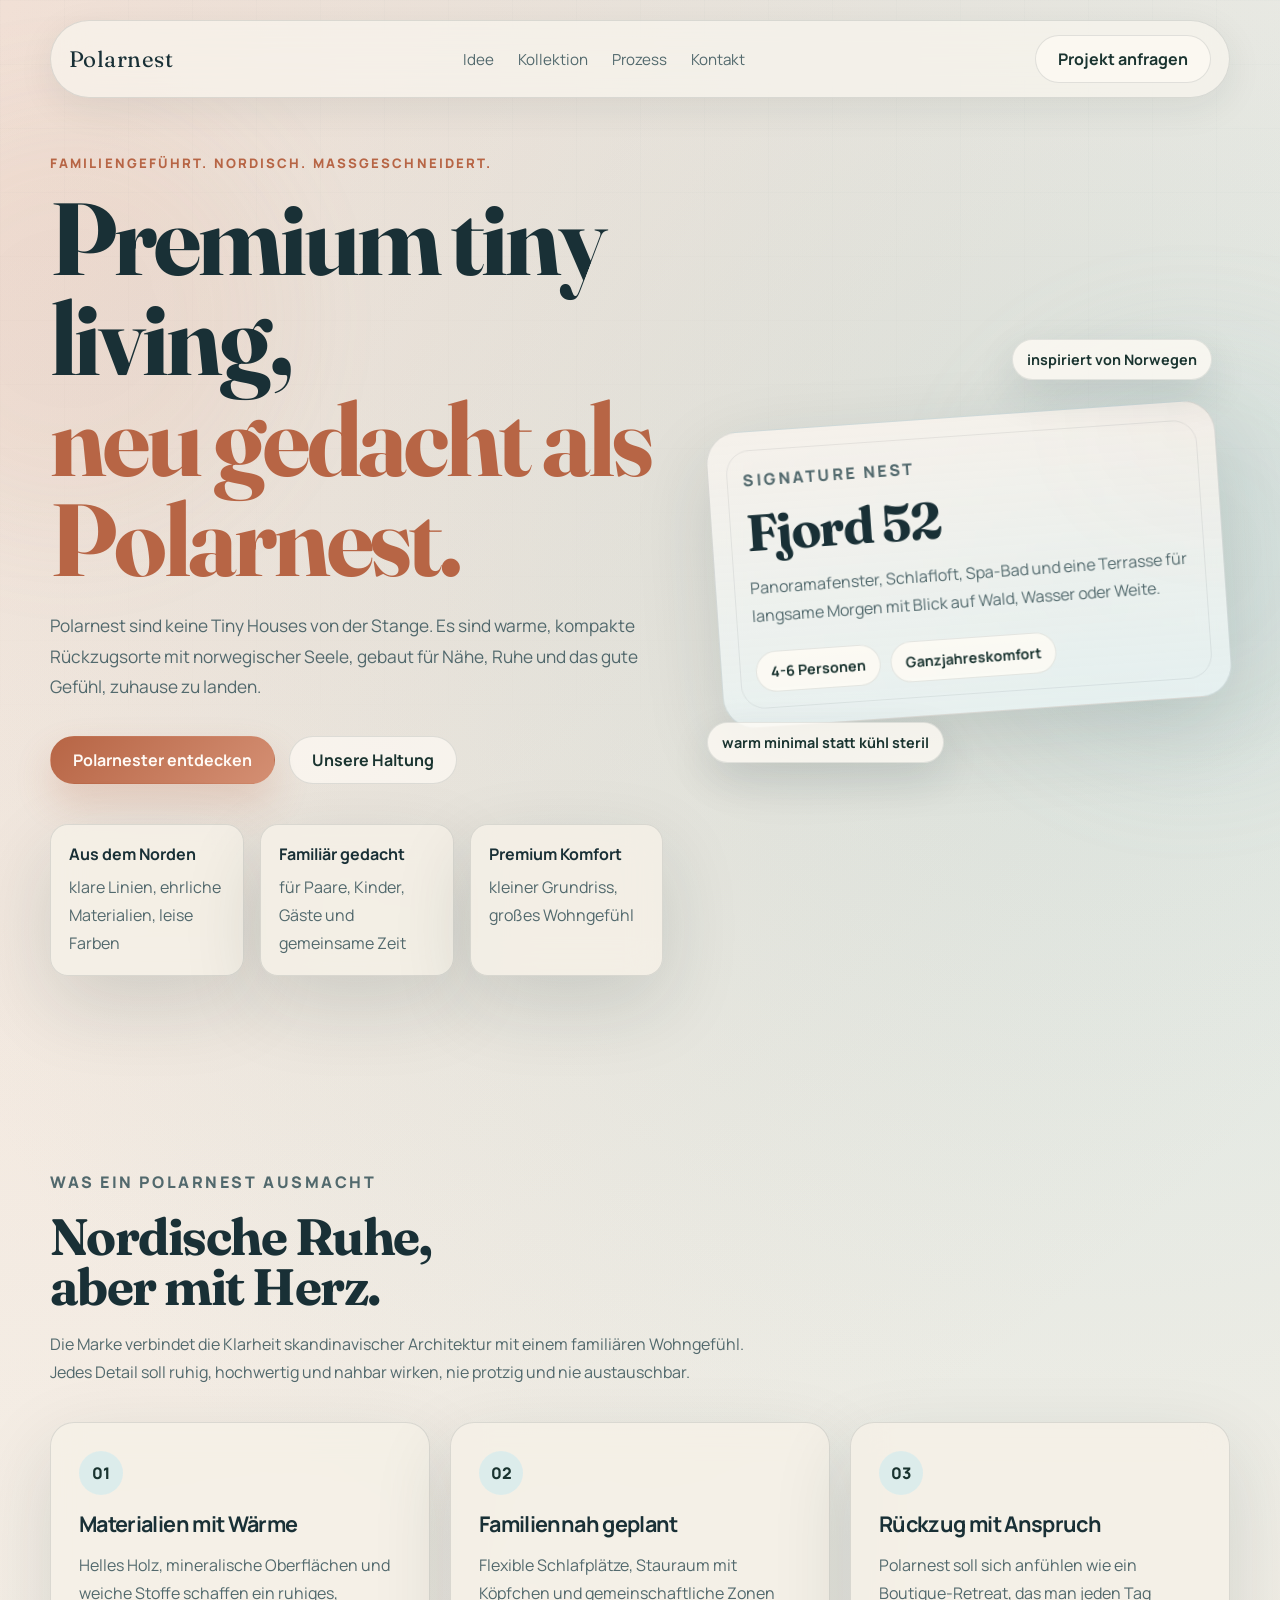
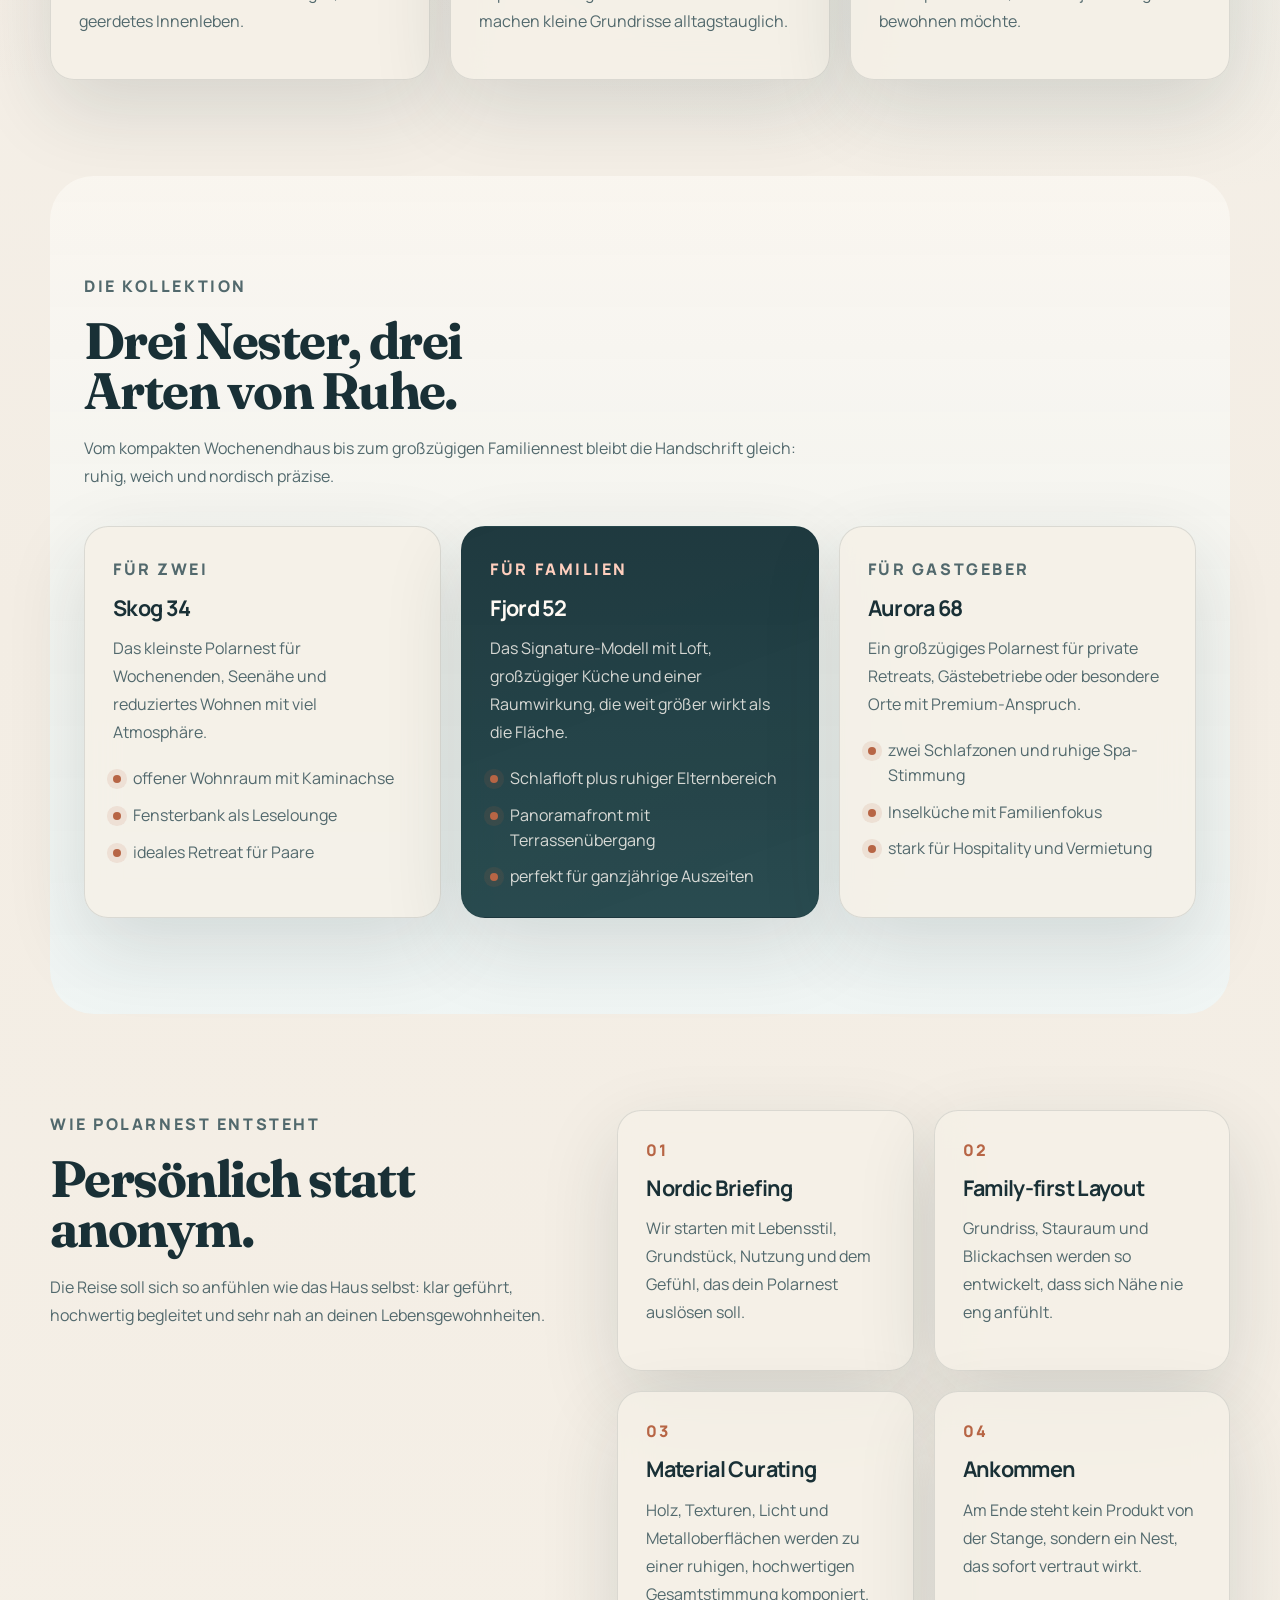
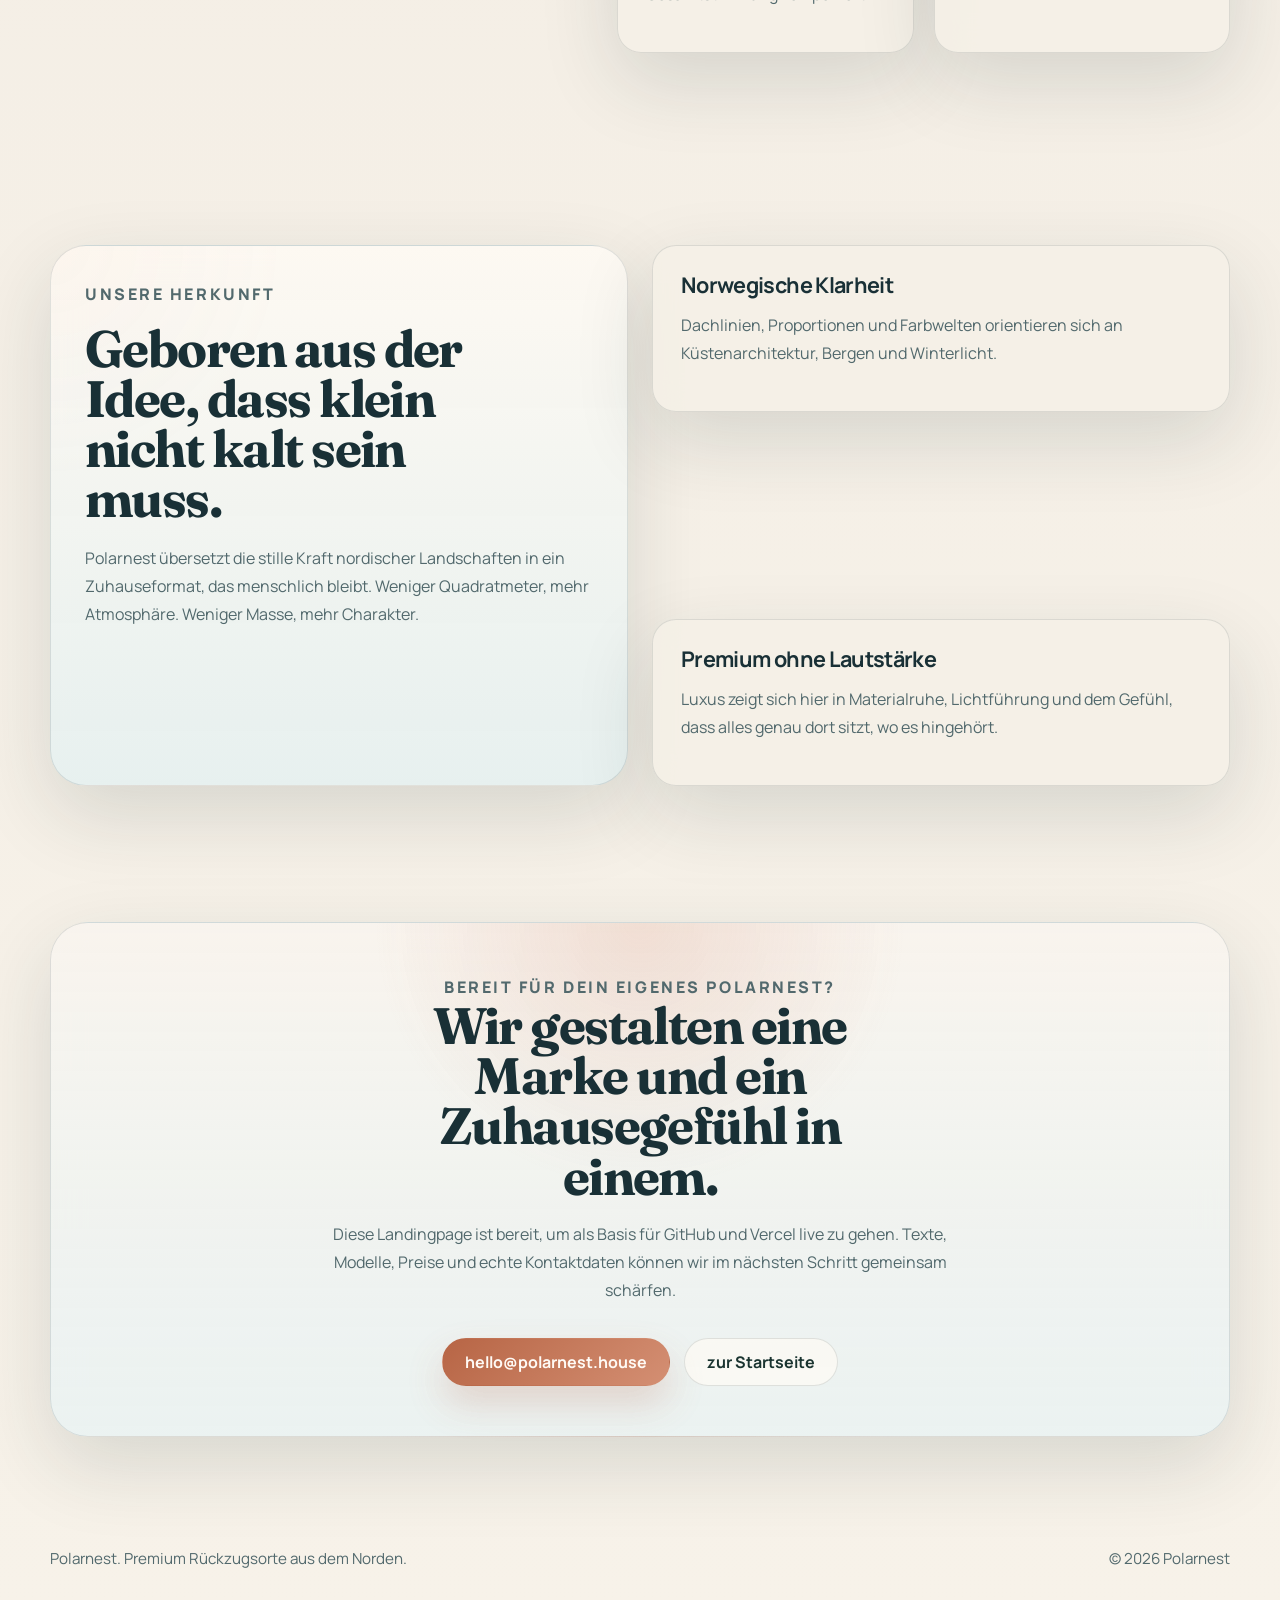
==== index.html @ 8ece9d64 "Create Polarnest landing page" ====
<!doctype html>
<html lang="de">
  <head>
    <meta charset="UTF-8" />
    <meta name="viewport" content="width=device-width, initial-scale=1.0" />
    <title>Polarnest | Premium Rückzugsorte aus dem Norden</title>
    <meta
      name="description"
      content="Polarnest ist eine premium One-Page-Marke für nordisch inspirierte Minihäuser mit familiärem Charakter, warmen Materialien und ruhigem Design."
    />
    <link rel="preconnect" href="https://fonts.googleapis.com" />
    <link rel="preconnect" href="https://fonts.gstatic.com" crossorigin />
    <link
      href="https://fonts.googleapis.com/css2?family=Fraunces:opsz,wght@9..144,600;9..144,700&family=Manrope:wght@400;500;600;700;800&display=swap"
      rel="stylesheet"
    />
    <link rel="icon" href="favicon.svg" type="image/svg+xml" />
    <link rel="stylesheet" href="styles.css" />
    <script defer src="script.js"></script>
  </head>
  <body>
    <div class="page-glow page-glow--left" aria-hidden="true"></div>
    <div class="page-glow page-glow--right" aria-hidden="true"></div>

    <header class="topbar">
      <a class="brand" href="#top" aria-label="Polarnest Startseite">Polarnest</a>
      <nav class="topnav" aria-label="Hauptnavigation">
        <a href="#idee">Idee</a>
        <a href="#kollektion">Kollektion</a>
        <a href="#prozess">Prozess</a>
        <a href="#kontakt">Kontakt</a>
      </nav>
      <a class="button button--ghost" href="#kontakt">Projekt anfragen</a>
    </header>

    <main id="top">
      <section class="hero section">
        <div class="hero__copy reveal">
          <p class="eyebrow">Familiengeführt. Nordisch. Maßgeschneidert.</p>
          <h1>
            Premium tiny living,
            <span>neu gedacht als Polarnest.</span>
          </h1>
          <p class="hero__lead">
            Polarnest sind keine Tiny Houses von der Stange. Es sind warme,
            kompakte Rückzugsorte mit norwegischer Seele, gebaut für Nähe,
            Ruhe und das gute Gefühl, zuhause zu landen.
          </p>

          <div class="hero__actions">
            <a class="button" href="#kollektion">Polarnester entdecken</a>
            <a class="button button--secondary" href="#idee">Unsere Haltung</a>
          </div>

          <div class="hero__stats">
            <article class="stat-card">
              <strong>Aus dem Norden</strong>
              <span>klare Linien, ehrliche Materialien, leise Farben</span>
            </article>
            <article class="stat-card">
              <strong>Familiär gedacht</strong>
              <span>für Paare, Kinder, Gäste und gemeinsame Zeit</span>
            </article>
            <article class="stat-card">
              <strong>Premium Komfort</strong>
              <span>kleiner Grundriss, großes Wohngefühl</span>
            </article>
          </div>
        </div>

        <div class="hero__visual reveal reveal--delay-1">
          <div class="hero-card">
            <p class="hero-card__kicker">Signature Nest</p>
            <h2>Fjord 52</h2>
            <p>
              Panoramafenster, Schlafloft, Spa-Bad und eine Terrasse für
              langsame Morgen mit Blick auf Wald, Wasser oder Weite.
            </p>
            <div class="hero-card__meta">
              <span>4-6 Personen</span>
              <span>Ganzjahreskomfort</span>
            </div>
          </div>

          <div class="floating-chip floating-chip--top">inspiriert von Norwegen</div>
          <div class="floating-chip floating-chip--bottom">warm minimal statt kühl steril</div>
        </div>
      </section>

      <section class="section" id="idee">
        <div class="section-heading reveal">
          <p class="eyebrow">Was ein Polarnest ausmacht</p>
          <h2>Nordische Ruhe, aber mit Herz.</h2>
          <p>
            Die Marke verbindet die Klarheit skandinavischer Architektur mit
            einem familiären Wohngefühl. Jedes Detail soll ruhig, hochwertig
            und nahbar wirken, nie protzig und nie austauschbar.
          </p>
        </div>

        <div class="feature-grid">
          <article class="feature-card reveal">
            <div class="feature-card__index">01</div>
            <h3>Materialien mit Wärme</h3>
            <p>
              Helles Holz, mineralische Oberflächen und weiche Stoffe schaffen
              ein ruhiges, geerdetes Innenleben.
            </p>
          </article>
          <article class="feature-card reveal reveal--delay-1">
            <div class="feature-card__index">02</div>
            <h3>Familiennah geplant</h3>
            <p>
              Flexible Schlafplätze, Stauraum mit Köpfchen und gemeinschaftliche
              Zonen machen kleine Grundrisse alltagstauglich.
            </p>
          </article>
          <article class="feature-card reveal reveal--delay-2">
            <div class="feature-card__index">03</div>
            <h3>Rückzug mit Anspruch</h3>
            <p>
              Polarnest soll sich anfühlen wie ein Boutique-Retreat, das man
              jeden Tag bewohnen möchte.
            </p>
          </article>
        </div>
      </section>

      <section class="section section--band" id="kollektion">
        <div class="section-heading reveal">
          <p class="eyebrow">Die Kollektion</p>
          <h2>Drei Nester, drei Arten von Ruhe.</h2>
          <p>
            Vom kompakten Wochenendhaus bis zum großzügigen Familiennest bleibt
            die Handschrift gleich: ruhig, weich und nordisch präzise.
          </p>
        </div>

        <div class="collection-grid">
          <article class="collection-card reveal">
            <p class="collection-card__label">für zwei</p>
            <h3>Skog 34</h3>
            <p>
              Das kleinste Polarnest für Wochenenden, Seenähe und reduziertes
              Wohnen mit viel Atmosphäre.
            </p>
            <ul>
              <li>offener Wohnraum mit Kaminachse</li>
              <li>Fensterbank als Leselounge</li>
              <li>ideales Retreat für Paare</li>
            </ul>
          </article>

          <article class="collection-card collection-card--featured reveal reveal--delay-1">
            <p class="collection-card__label">für Familien</p>
            <h3>Fjord 52</h3>
            <p>
              Das Signature-Modell mit Loft, großzügiger Küche und einer
              Raumwirkung, die weit größer wirkt als die Fläche.
            </p>
            <ul>
              <li>Schlafloft plus ruhiger Elternbereich</li>
              <li>Panoramafront mit Terrassenübergang</li>
              <li>perfekt für ganzjährige Auszeiten</li>
            </ul>
          </article>

          <article class="collection-card reveal reveal--delay-2">
            <p class="collection-card__label">für Gastgeber</p>
            <h3>Aurora 68</h3>
            <p>
              Ein großzügiges Polarnest für private Retreats, Gästebetriebe oder
              besondere Orte mit Premium-Anspruch.
            </p>
            <ul>
              <li>zwei Schlafzonen und ruhige Spa-Stimmung</li>
              <li>Inselküche mit Familienfokus</li>
              <li>stark für Hospitality und Vermietung</li>
            </ul>
          </article>
        </div>
      </section>

      <section class="section section--split" id="prozess">
        <div class="section-heading reveal">
          <p class="eyebrow">Wie Polarnest entsteht</p>
          <h2>Persönlich statt anonym.</h2>
          <p>
            Die Reise soll sich so anfühlen wie das Haus selbst: klar geführt,
            hochwertig begleitet und sehr nah an deinen Lebensgewohnheiten.
          </p>
        </div>

        <div class="process-list">
          <article class="process-card reveal">
            <span>01</span>
            <h3>Nordic Briefing</h3>
            <p>
              Wir starten mit Lebensstil, Grundstück, Nutzung und dem Gefühl,
              das dein Polarnest auslösen soll.
            </p>
          </article>
          <article class="process-card reveal reveal--delay-1">
            <span>02</span>
            <h3>Family-first Layout</h3>
            <p>
              Grundriss, Stauraum und Blickachsen werden so entwickelt, dass
              sich Nähe nie eng anfühlt.
            </p>
          </article>
          <article class="process-card reveal reveal--delay-2">
            <span>03</span>
            <h3>Material Curating</h3>
            <p>
              Holz, Texturen, Licht und Metalloberflächen werden zu einer
              ruhigen, hochwertigen Gesamtstimmung komponiert.
            </p>
          </article>
          <article class="process-card reveal reveal--delay-3">
            <span>04</span>
            <h3>Ankommen</h3>
            <p>
              Am Ende steht kein Produkt von der Stange, sondern ein Nest, das
              sofort vertraut wirkt.
            </p>
          </article>
        </div>
      </section>

      <section class="section section--story">
        <div class="story-card reveal">
          <p class="eyebrow">Unsere Herkunft</p>
          <h2>Geboren aus der Idee, dass klein nicht kalt sein muss.</h2>
          <p>
            Polarnest übersetzt die stille Kraft nordischer Landschaften in ein
            Zuhauseformat, das menschlich bleibt. Weniger Quadratmeter,
            mehr Atmosphäre. Weniger Masse, mehr Charakter.
          </p>
        </div>

        <div class="story-points">
          <article class="story-point reveal">
            <h3>Norwegische Klarheit</h3>
            <p>
              Dachlinien, Proportionen und Farbwelten orientieren sich an
              Küstenarchitektur, Bergen und Winterlicht.
            </p>
          </article>
          <article class="story-point reveal reveal--delay-1">
            <h3>Familiäre Geborgenheit</h3>
            <p>
              Jeder Entwurf denkt gemeinsame Routinen mit: Kochen, Lesen,
              Spielen, Zurückziehen und Draußensein.
            </p>
          </article>
          <article class="story-point reveal reveal--delay-2">
            <h3>Premium ohne Lautstärke</h3>
            <p>
              Luxus zeigt sich hier in Materialruhe, Lichtführung und dem
              Gefühl, dass alles genau dort sitzt, wo es hingehört.
            </p>
          </article>
        </div>
      </section>

      <section class="section section--cta" id="kontakt">
        <div class="cta-card reveal">
          <p class="eyebrow">Bereit für dein eigenes Polarnest?</p>
          <h2>Wir gestalten eine Marke und ein Zuhausegefühl in einem.</h2>
          <p>
            Diese Landingpage ist bereit, um als Basis für GitHub und Vercel
            live zu gehen. Texte, Modelle, Preise und echte Kontaktdaten können
            wir im nächsten Schritt gemeinsam schärfen.
          </p>
          <div class="hero__actions">
            <a class="button" href="mailto:hello@polarnest.house?subject=Polarnest%20Projektanfrage">
              hello@polarnest.house
            </a>
            <a class="button button--secondary" href="#top">zur Startseite</a>
          </div>
        </div>
      </section>
    </main>

    <footer class="footer">
      <p>Polarnest. Premium Rückzugsorte aus dem Norden.</p>
      <p>&copy; <span id="year"></span> Polarnest</p>
    </footer>
  </body>
</html>
---- styles.css ----
:root {
  --bg: #f5f0e7;
  --bg-soft: rgba(255, 251, 245, 0.78);
  --surface: rgba(245, 240, 231, 0.86);
  --surface-strong: rgba(252, 248, 242, 0.94);
  --line: rgba(18, 45, 50, 0.12);
  --text: #193036;
  --muted: #52696d;
  --accent: #b76545;
  --accent-soft: #d48f73;
  --ice: #d6ebed;
  --forest: #1a3430;
  --shadow: 0 28px 80px rgba(26, 52, 48, 0.14);
  --radius-xl: 32px;
  --radius-lg: 24px;
  --radius-md: 18px;
  --container: min(1180px, calc(100vw - 40px));
}

* {
  box-sizing: border-box;
}

html {
  scroll-behavior: smooth;
}

body {
  margin: 0;
  font-family: "Manrope", sans-serif;
  color: var(--text);
  background:
    radial-gradient(circle at top left, rgba(212, 143, 115, 0.2), transparent 34%),
    radial-gradient(circle at 85% 12%, rgba(140, 195, 197, 0.28), transparent 28%),
    linear-gradient(180deg, #f8f4ee 0%, #f3ede4 46%, #f7f2e9 100%);
  min-height: 100vh;
  overflow-x: hidden;
}

body::before {
  content: "";
  position: fixed;
  inset: 0;
  background-image:
    linear-gradient(rgba(25, 48, 54, 0.04) 1px, transparent 1px),
    linear-gradient(90deg, rgba(25, 48, 54, 0.04) 1px, transparent 1px);
  background-size: 64px 64px;
  pointer-events: none;
  mask-image: linear-gradient(180deg, rgba(0, 0, 0, 0.34), transparent 92%);
}

a {
  color: inherit;
  text-decoration: none;
}

img {
  max-width: 100%;
}

.page-glow {
  position: fixed;
  width: 420px;
  height: 420px;
  border-radius: 50%;
  filter: blur(60px);
  opacity: 0.35;
  pointer-events: none;
  z-index: 0;
}

.page-glow--left {
  top: 12%;
  left: -140px;
  background: rgba(212, 143, 115, 0.24);
}

.page-glow--right {
  top: 38%;
  right: -120px;
  background: rgba(143, 192, 203, 0.3);
}

.topbar,
.section,
.footer {
  position: relative;
  z-index: 1;
}

.topbar {
  width: var(--container);
  margin: 20px auto 0;
  padding: 14px 18px;
  border: 1px solid var(--line);
  border-radius: 999px;
  display: flex;
  align-items: center;
  justify-content: space-between;
  gap: 20px;
  backdrop-filter: blur(18px);
  background: rgba(250, 246, 239, 0.68);
  box-shadow: 0 10px 36px rgba(25, 48, 54, 0.08);
  position: sticky;
  top: 14px;
}

.brand {
  font-family: "Fraunces", serif;
  font-size: 1.4rem;
  letter-spacing: 0.02em;
}

.topnav {
  display: flex;
  align-items: center;
  justify-content: center;
  gap: 24px;
  flex: 1;
  color: var(--muted);
}

.topnav a {
  font-size: 0.95rem;
}

.button {
  display: inline-flex;
  align-items: center;
  justify-content: center;
  gap: 10px;
  min-height: 48px;
  padding: 0 22px;
  border-radius: 999px;
  border: 1px solid transparent;
  background: linear-gradient(135deg, var(--accent), var(--accent-soft));
  color: #fffaf5;
  font-weight: 700;
  box-shadow: 0 18px 36px rgba(183, 101, 69, 0.22);
  transition:
    transform 180ms ease,
    box-shadow 180ms ease,
    border-color 180ms ease,
    background 180ms ease;
}

.button:hover,
.button:focus-visible {
  transform: translateY(-2px);
  box-shadow: 0 22px 42px rgba(183, 101, 69, 0.28);
}

.button--secondary,
.button--ghost {
  background: rgba(255, 251, 245, 0.68);
  color: var(--forest);
  border-color: rgba(26, 52, 48, 0.12);
  box-shadow: none;
}

.button--secondary:hover,
.button--secondary:focus-visible,
.button--ghost:hover,
.button--ghost:focus-visible {
  box-shadow: 0 18px 32px rgba(25, 48, 54, 0.1);
}

.section {
  width: var(--container);
  margin: 0 auto;
  padding: 96px 0;
}

.hero {
  display: grid;
  grid-template-columns: 1.08fr 0.92fr;
  align-items: center;
  gap: 44px;
  min-height: calc(100vh - 112px);
  padding-top: 56px;
}

.eyebrow {
  margin: 0 0 16px;
  color: var(--accent);
  font-size: 0.82rem;
  font-weight: 800;
  letter-spacing: 0.16em;
  text-transform: uppercase;
}

h1,
h2,
h3 {
  margin: 0;
  line-height: 0.98;
  letter-spacing: -0.03em;
}

h1,
h2 {
  font-family: "Fraunces", serif;
}

h1 {
  max-width: 12ch;
  font-size: clamp(3.8rem, 8vw, 6.7rem);
}

h1 span {
  display: inline-block;
  color: var(--accent);
}

h2 {
  font-size: clamp(2.4rem, 4vw, 4.2rem);
  max-width: 12ch;
}

h3 {
  font-size: 1.35rem;
}

.hero__lead,
.section-heading p,
.feature-card p,
.collection-card p,
.process-card p,
.story-card p,
.story-point p,
.cta-card p,
.hero-card p,
.stat-card span {
  color: var(--muted);
  line-height: 1.75;
  font-size: 1rem;
}

.hero__lead {
  max-width: 60ch;
  margin: 22px 0 0;
  font-size: 1.08rem;
}

.hero__actions {
  display: flex;
  flex-wrap: wrap;
  gap: 14px;
  margin-top: 34px;
}

.hero__stats {
  display: grid;
  grid-template-columns: repeat(3, minmax(0, 1fr));
  gap: 16px;
  margin-top: 40px;
}

.stat-card,
.feature-card,
.collection-card,
.process-card,
.story-card,
.story-point,
.cta-card,
.hero-card {
  border: 1px solid var(--line);
  background: var(--surface);
  backdrop-filter: blur(16px);
  box-shadow: var(--shadow);
}

.stat-card {
  border-radius: var(--radius-md);
  padding: 18px;
}

.stat-card strong {
  display: block;
  margin-bottom: 8px;
  font-size: 1rem;
}

.hero__visual {
  position: relative;
  min-height: 620px;
  display: grid;
  place-items: center;
}

.hero-card {
  width: min(100%, 510px);
  padding: 34px;
  border-radius: var(--radius-xl);
  background:
    linear-gradient(180deg, rgba(248, 243, 237, 0.86), rgba(235, 246, 247, 0.72)),
    radial-gradient(circle at top right, rgba(183, 101, 69, 0.16), transparent 34%);
  transform: rotate(-4deg);
}

.hero-card::after {
  content: "";
  position: absolute;
  inset: 18px;
  border: 1px solid rgba(25, 48, 54, 0.08);
  border-radius: 24px;
  pointer-events: none;
}

.hero-card {
  position: relative;
}

.hero-card__kicker,
.collection-card__label {
  margin: 0 0 14px;
  color: var(--accent);
  font-size: 0.78rem;
  font-weight: 800;
  letter-spacing: 0.16em;
  text-transform: uppercase;
}

.hero-card h2 {
  max-width: none;
  margin-bottom: 16px;
}

.hero-card__meta {
  display: flex;
  flex-wrap: wrap;
  gap: 10px;
  margin-top: 22px;
}

.hero-card__meta span,
.floating-chip {
  border: 1px solid rgba(25, 48, 54, 0.1);
  border-radius: 999px;
  padding: 10px 14px;
  background: rgba(255, 251, 245, 0.78);
  color: var(--forest);
  font-size: 0.9rem;
  font-weight: 700;
}

.floating-chip {
  position: absolute;
  box-shadow: 0 16px 40px rgba(25, 48, 54, 0.12);
}

.floating-chip--top {
  top: 84px;
  right: 18px;
}

.floating-chip--bottom {
  bottom: 112px;
  left: 0;
}

.section-heading {
  max-width: 720px;
  margin-bottom: 36px;
}

.section-heading h2 {
  margin-bottom: 18px;
}

.feature-grid,
.collection-grid,
.process-list,
.story-points {
  display: grid;
  gap: 20px;
}

.feature-grid {
  grid-template-columns: repeat(3, minmax(0, 1fr));
}

.feature-card,
.collection-card,
.story-point {
  border-radius: var(--radius-lg);
  padding: 28px;
}

.feature-card__index {
  width: 44px;
  height: 44px;
  display: grid;
  place-items: center;
  margin-bottom: 18px;
  border-radius: 50%;
  background: rgba(214, 235, 237, 0.8);
  color: var(--forest);
  font-weight: 800;
}

.section--band {
  border-radius: 44px;
  background:
    linear-gradient(180deg, rgba(250, 246, 239, 0.74), rgba(235, 245, 246, 0.68)),
    rgba(255, 255, 255, 0.34);
  padding-inline: 34px;
}

.collection-grid {
  grid-template-columns: repeat(3, minmax(0, 1fr));
}

.collection-card {
  min-height: 100%;
}

.collection-card ul {
  list-style: none;
  padding: 0;
  margin: 20px 0 0;
  display: grid;
  gap: 12px;
  color: var(--muted);
}

.collection-card li {
  padding-left: 20px;
  position: relative;
  line-height: 1.55;
}

.collection-card li::before {
  content: "";
  position: absolute;
  top: 9px;
  left: 0;
  width: 8px;
  height: 8px;
  border-radius: 50%;
  background: var(--accent);
  box-shadow: 0 0 0 6px rgba(183, 101, 69, 0.12);
}

.collection-card--featured {
  background:
    linear-gradient(180deg, rgba(19, 48, 54, 0.95), rgba(28, 64, 69, 0.94)),
    linear-gradient(160deg, rgba(212, 143, 115, 0.2), transparent);
  color: #fffaf4;
}

.collection-card--featured p,
.collection-card--featured li {
  color: rgba(255, 250, 244, 0.82);
}

.collection-card--featured .collection-card__label {
  color: #ffcfbe;
}

.section--split {
  display: grid;
  grid-template-columns: 0.94fr 1.06fr;
  gap: 24px;
  align-items: start;
}

.process-list {
  grid-template-columns: repeat(2, minmax(0, 1fr));
}

.process-card {
  border-radius: var(--radius-lg);
  padding: 28px;
  min-height: 100%;
}

.process-card span {
  display: inline-block;
  margin-bottom: 16px;
  color: var(--accent);
  font-weight: 800;
  letter-spacing: 0.12em;
}

.section--story {
  display: grid;
  grid-template-columns: 1fr 1fr;
  gap: 24px;
  align-items: stretch;
}

.story-card {
  border-radius: 36px;
  padding: 34px;
  background:
    linear-gradient(180deg, rgba(255, 251, 245, 0.8), rgba(227, 240, 241, 0.78)),
    radial-gradient(circle at top left, rgba(212, 143, 115, 0.2), transparent 30%);
}

.story-card h2 {
  margin-bottom: 20px;
}

.story-points {
  grid-template-columns: 1fr;
}

.story-point h3 {
  margin-bottom: 10px;
}

.section--cta {
  padding-top: 40px;
}

.cta-card {
  border-radius: 38px;
  padding: clamp(28px, 4vw, 50px);
  text-align: center;
  background:
    radial-gradient(circle at top center, rgba(212, 143, 115, 0.22), transparent 34%),
    linear-gradient(180deg, rgba(248, 244, 238, 0.92), rgba(232, 242, 243, 0.82));
}

.cta-card h2 {
  max-width: 12ch;
  margin: 0 auto 18px;
}

.cta-card p {
  max-width: 66ch;
  margin: 0 auto;
}

.cta-card .hero__actions {
  justify-content: center;
}

.footer {
  width: var(--container);
  margin: 0 auto;
  padding: 0 0 34px;
  display: flex;
  justify-content: space-between;
  gap: 18px;
  color: var(--muted);
  font-size: 0.95rem;
}

.reveal {
  opacity: 0;
  transform: translateY(28px);
  transition:
    opacity 700ms ease,
    transform 700ms ease;
}

.reveal--delay-1 {
  transition-delay: 120ms;
}

.reveal--delay-2 {
  transition-delay: 220ms;
}

.reveal--delay-3 {
  transition-delay: 320ms;
}

.reveal.is-visible {
  opacity: 1;
  transform: translateY(0);
}

.feature-card:hover,
.collection-card:hover,
.process-card:hover,
.story-point:hover,
.stat-card:hover {
  transform: translateY(-4px);
  transition: transform 180ms ease;
}

@media (max-width: 1100px) {
  .hero,
  .section--split,
  .section--story {
    grid-template-columns: 1fr;
  }

  .hero {
    min-height: auto;
    padding-top: 40px;
  }

  .hero__visual {
    min-height: 520px;
  }

  .feature-grid,
  .collection-grid {
    grid-template-columns: 1fr;
  }
}

@media (max-width: 780px) {
  :root {
    --container: min(1180px, calc(100vw - 24px));
  }

  .topbar {
    border-radius: 28px;
    flex-wrap: wrap;
    justify-content: center;
    padding: 16px;
  }

  .topnav {
    order: 3;
    width: 100%;
    flex-wrap: wrap;
    gap: 12px 18px;
  }

  h1 {
    font-size: clamp(3rem, 15vw, 4.4rem);
  }

  h2 {
    font-size: clamp(2.1rem, 10vw, 3rem);
  }

  .section {
    padding: 72px 0;
  }

  .section--band {
    padding-inline: 18px;
    border-radius: 30px;
  }

  .hero__stats,
  .process-list {
    grid-template-columns: 1fr;
  }

  .hero__visual {
    min-height: 420px;
  }

  .hero-card {
    padding: 24px;
    transform: none;
  }

  .floating-chip {
    position: static;
    margin-top: 12px;
    display: inline-flex;
  }

  .footer {
    flex-direction: column;
    padding-bottom: 28px;
  }
}

@media (prefers-reduced-motion: reduce) {
  html {
    scroll-behavior: auto;
  }

  .reveal,
  .reveal.is-visible,
  .feature-card:hover,
  .collection-card:hover,
  .process-card:hover,
  .story-point:hover,
  .stat-card:hover,
  .button:hover,
  .button:focus-visible,
  .button--secondary:hover,
  .button--secondary:focus-visible,
  .button--ghost:hover,
  .button--ghost:focus-visible {
    transition: none;
    transform: none;
    opacity: 1;
  }
}
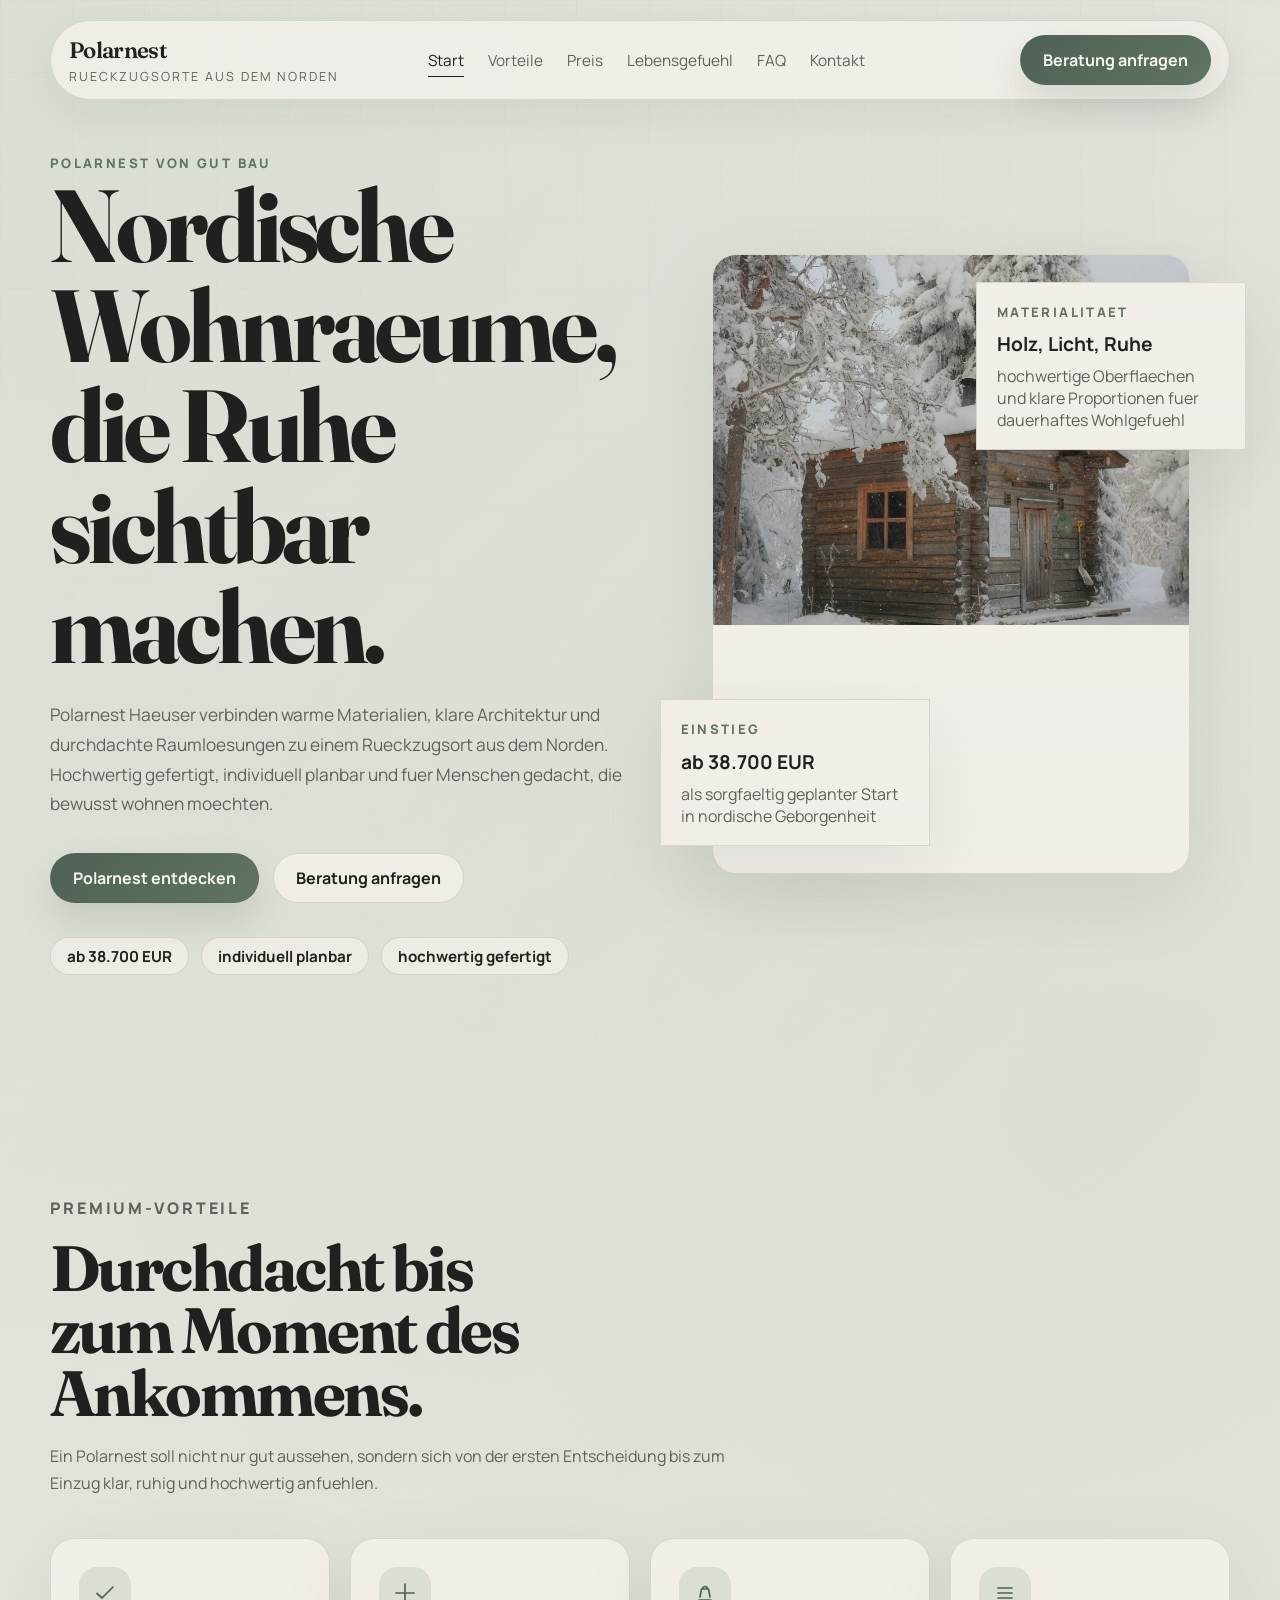
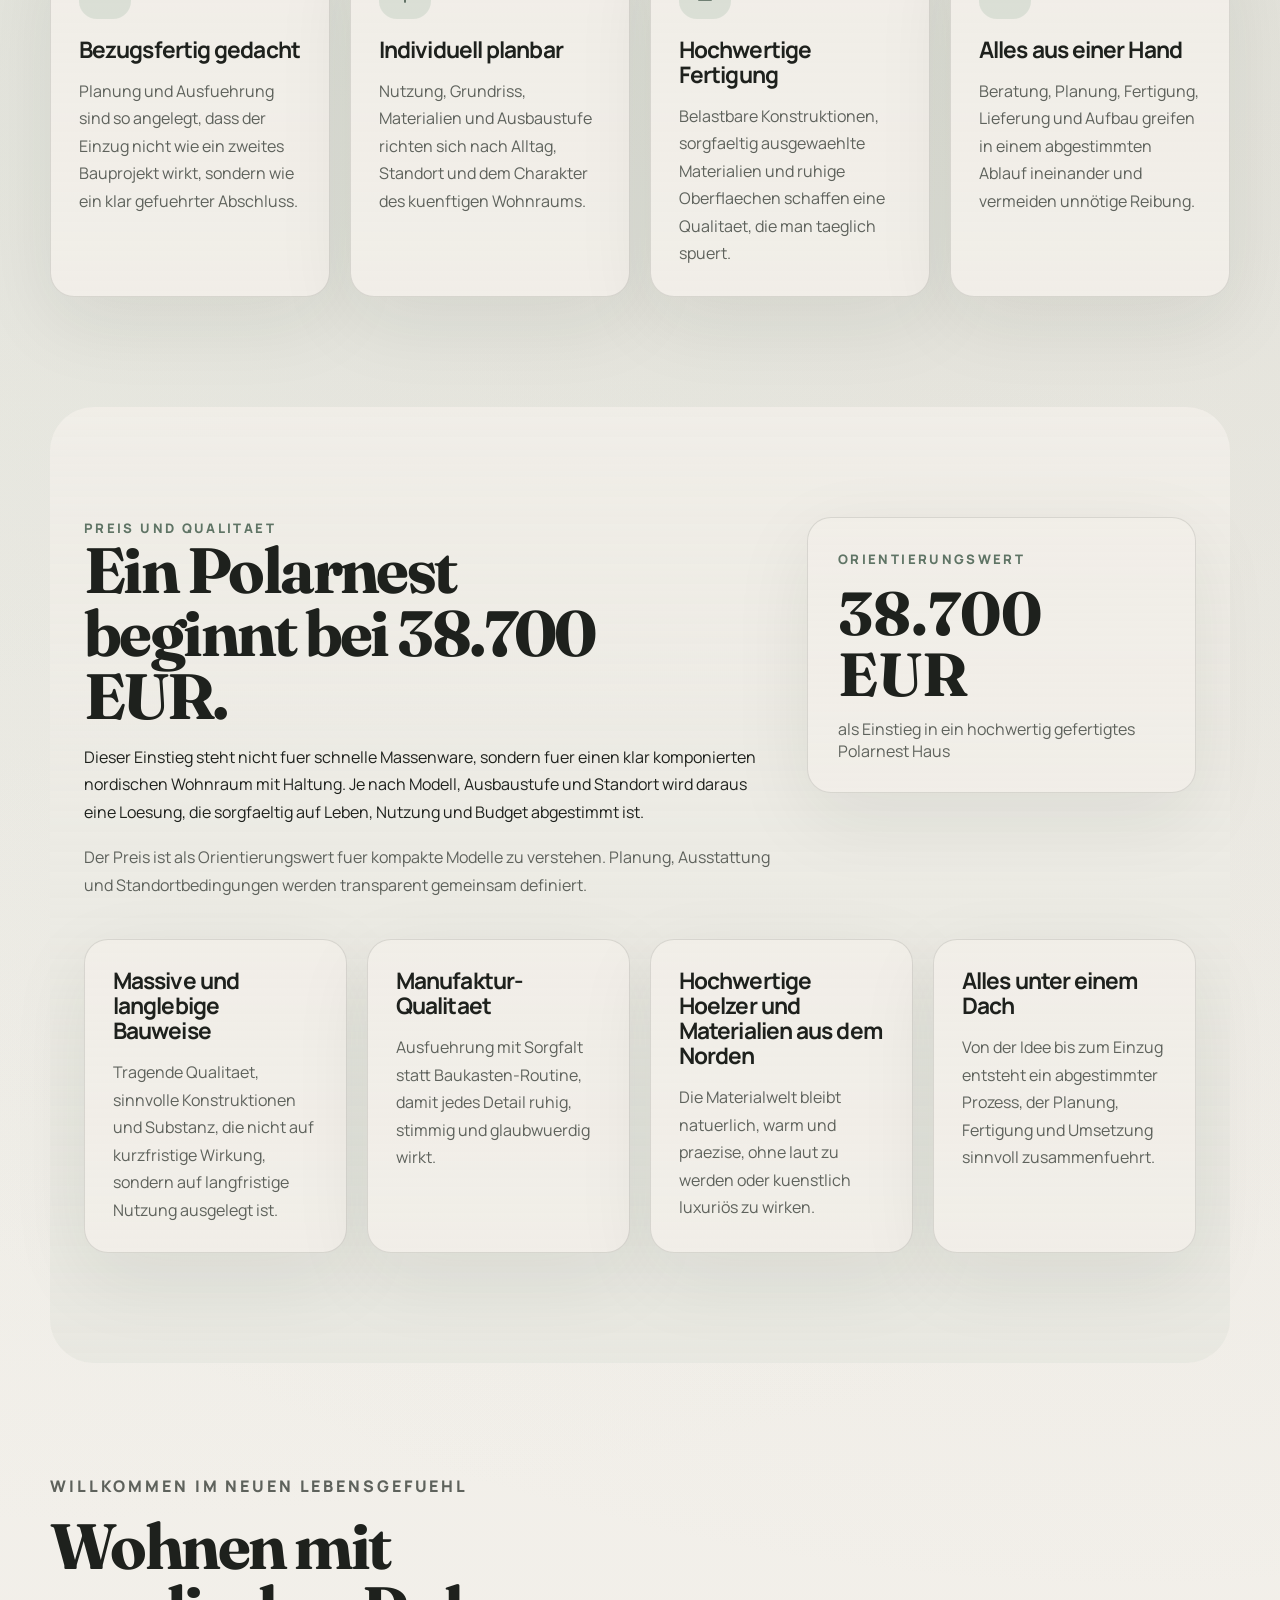
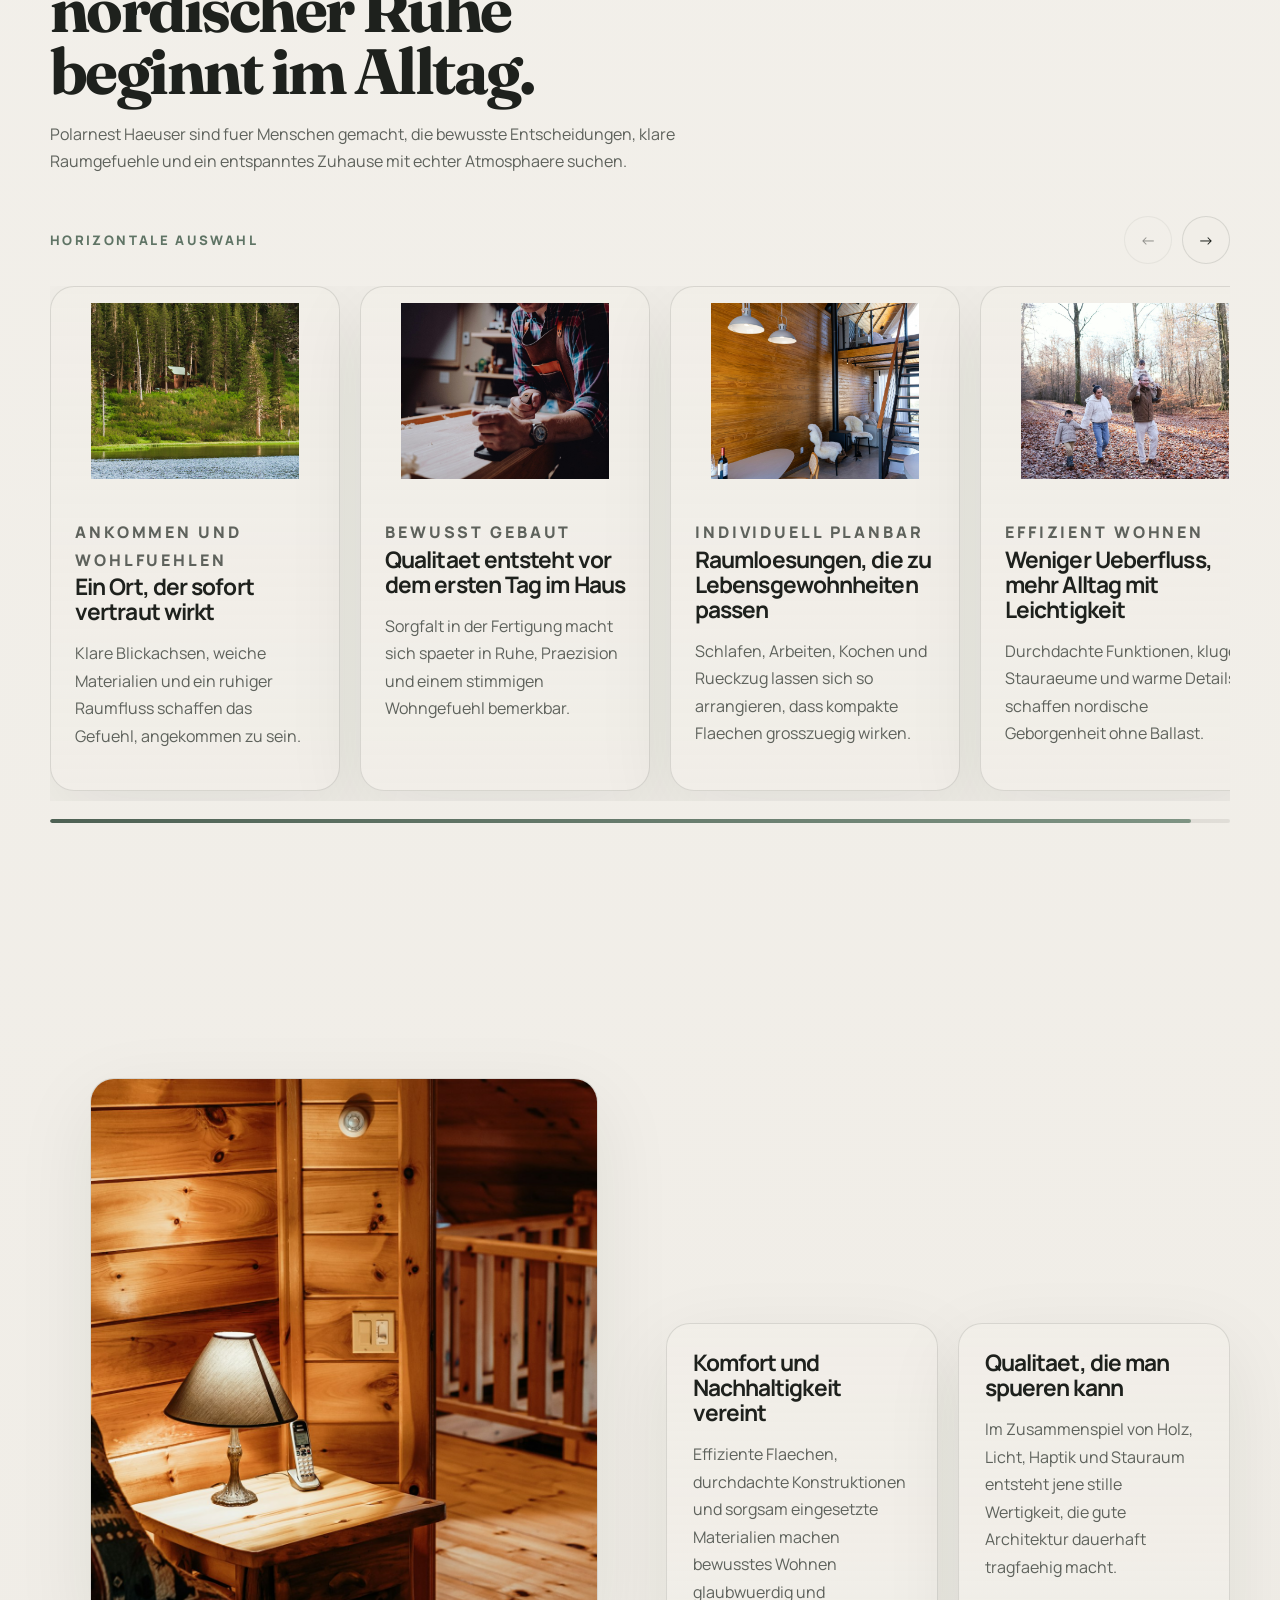
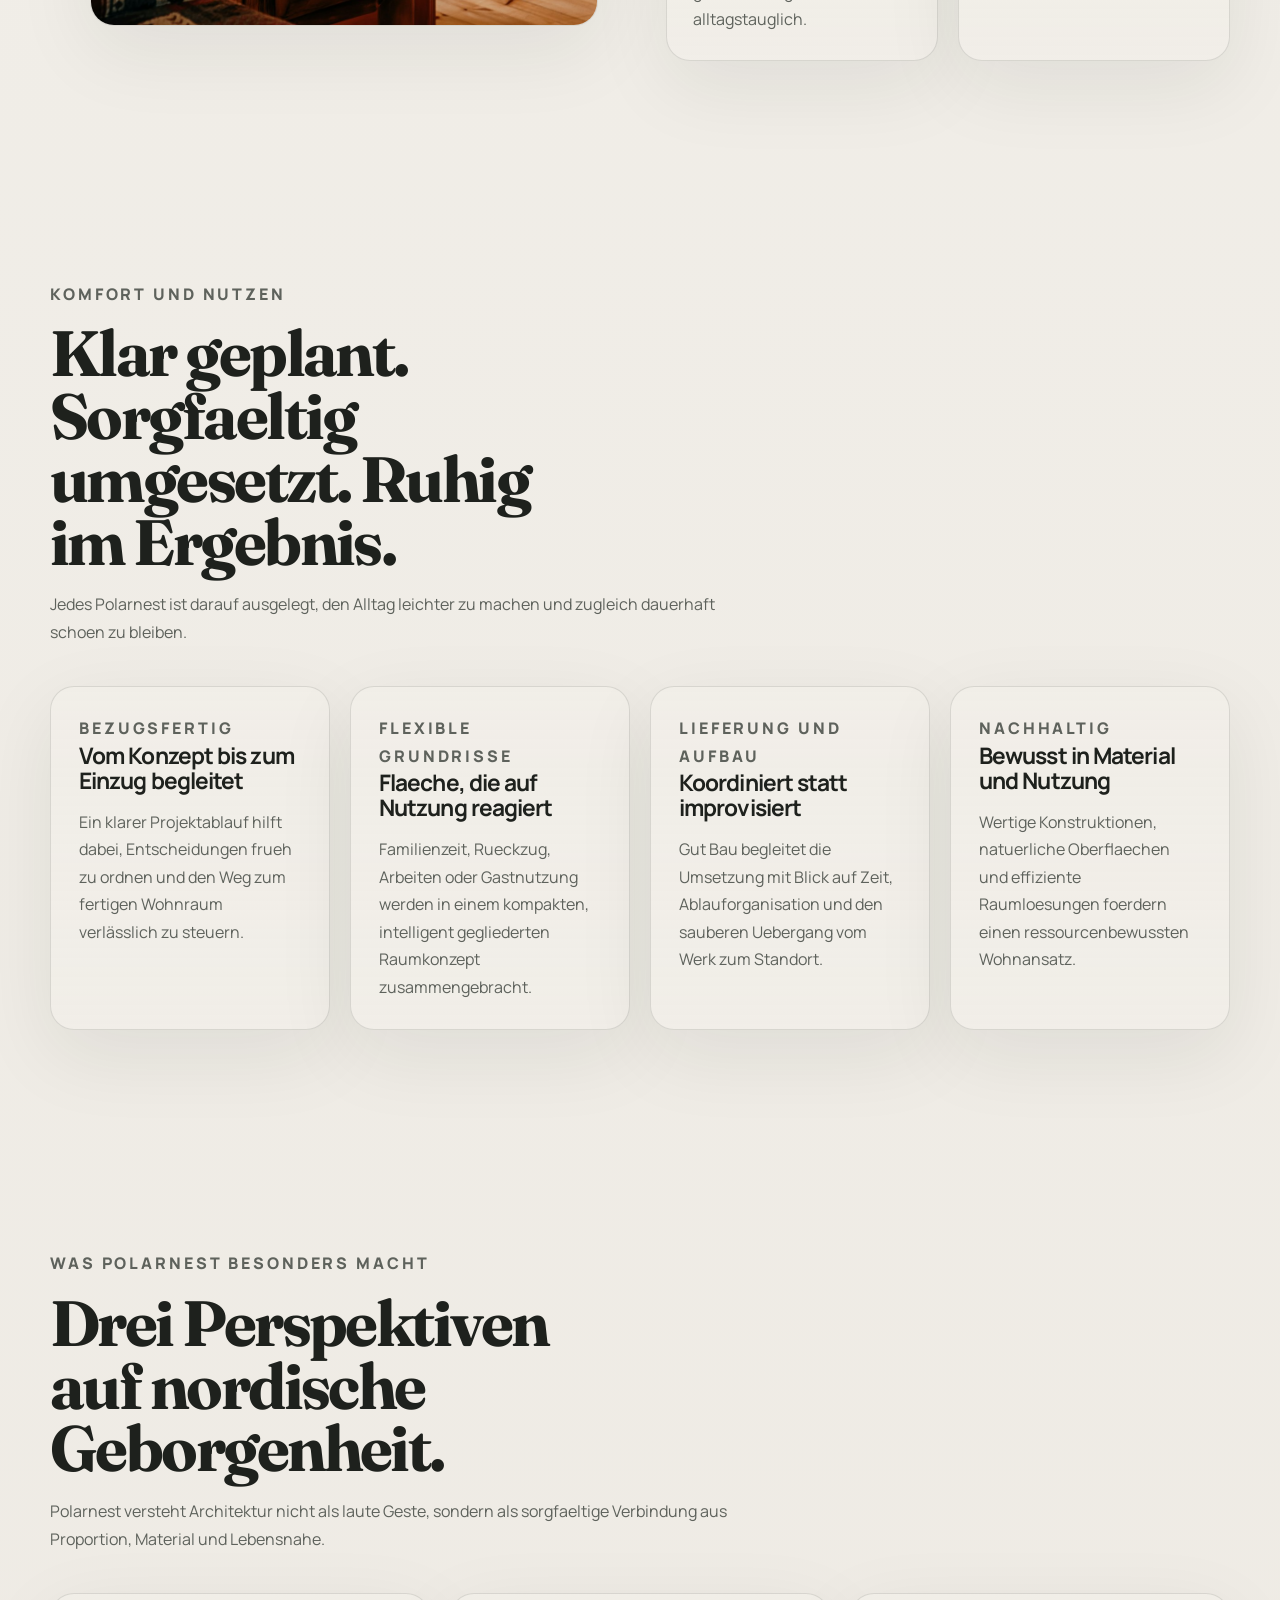
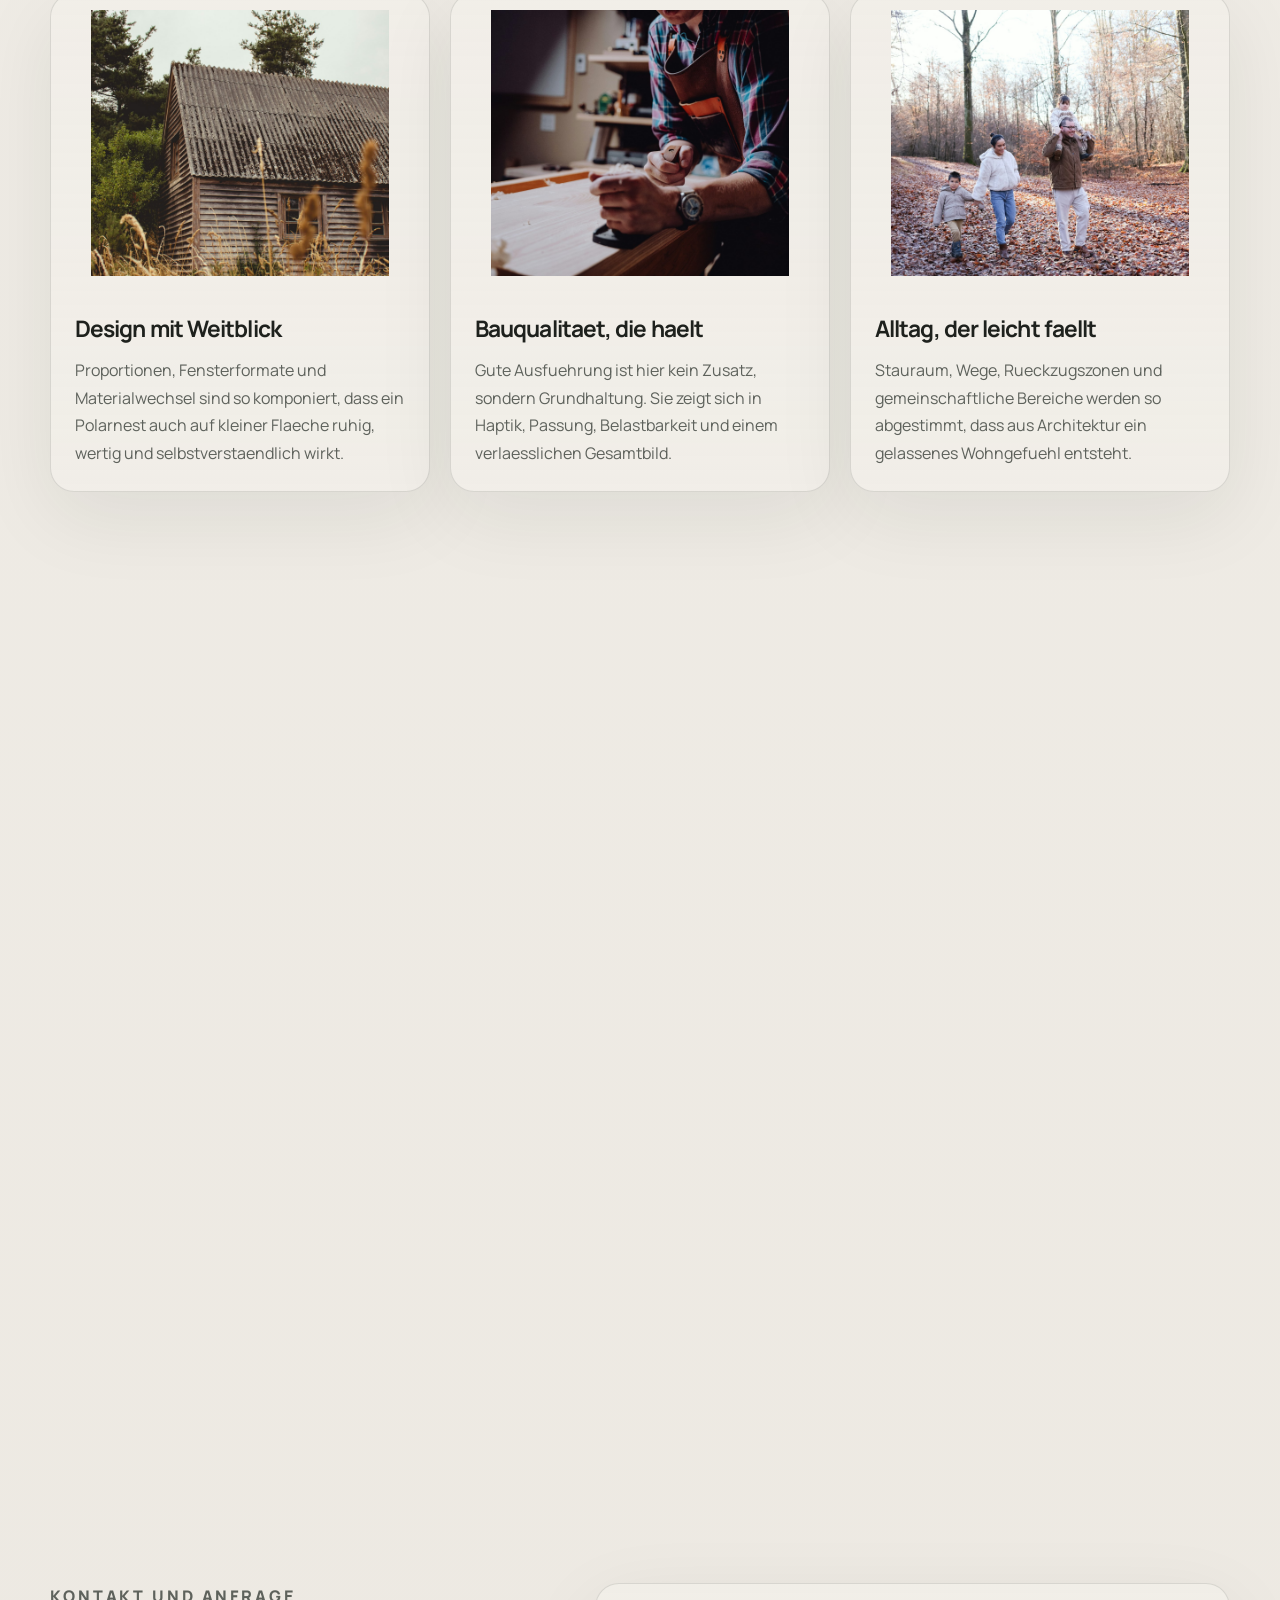
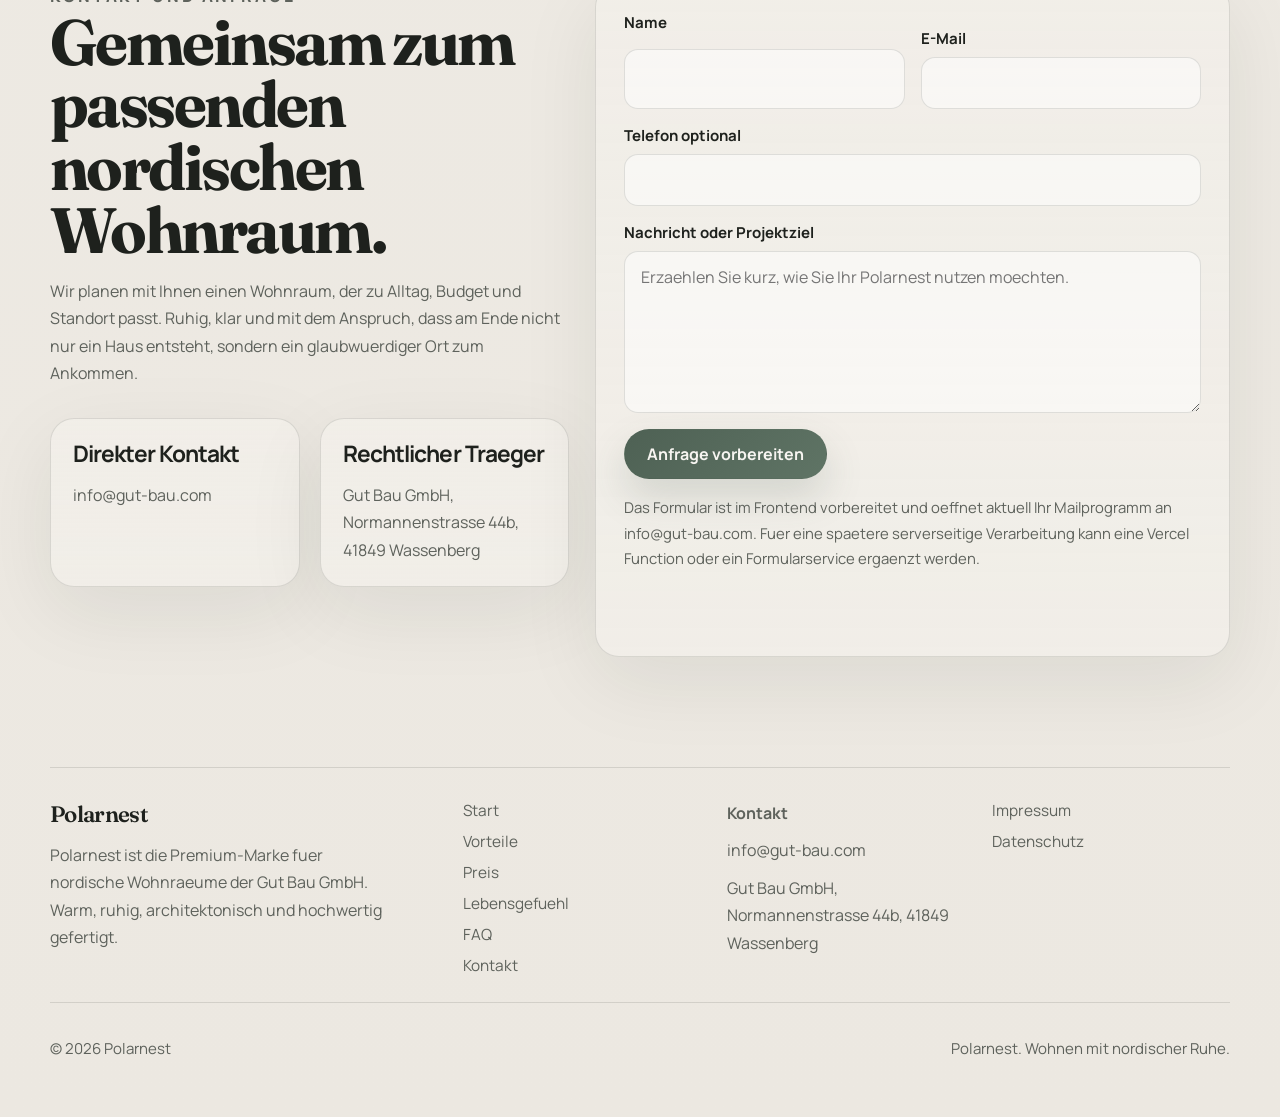
==== commit 30f7458d: "Rebuild Polarnest premium website" ====
--- a/index.html
+++ b/index.html
@@ -3,288 +3,775 @@
   <head>
     <meta charset="UTF-8" />
     <meta name="viewport" content="width=device-width, initial-scale=1.0" />
-    <title>Polarnest | Premium Rückzugsorte aus dem Norden</title>
+    <title>Polarnest | Nordische Wohnräume mit Ruhe, Qualität und Charakter</title>
     <meta
       name="description"
-      content="Polarnest ist eine premium One-Page-Marke für nordisch inspirierte Minihäuser mit familiärem Charakter, warmen Materialien und ruhigem Design."
+      content="Polarnest ist die Premium-Marke fuer individuell planbare nordische Wohnraeume von Gut Bau. Entdecke hochwertige Polarnest Haeuser ab 38.700 Euro."
     />
+    <meta name="theme-color" content="#F5F3EE" />
+    <meta property="og:locale" content="de_DE" />
+    <meta property="og:type" content="website" />
+    <meta property="og:title" content="Polarnest | Nordische Wohnraeume mit Ruhe, Qualitaet und Charakter" />
+    <meta
+      property="og:description"
+      content="Kompakte Premiumhaeuser aus dem Norden. Hochwertig gefertigt, individuell planbar und mit nordischer Geborgenheit gestaltet."
+    />
+    <meta property="og:url" content="https://polarnest.vercel.app/" />
+    <meta property="og:image" content="https://polarnest.vercel.app/assets/images/hero-exterior.jpg" />
+    <meta name="twitter:card" content="summary_large_image" />
+    <meta name="twitter:title" content="Polarnest | Nordische Wohnraeume mit Ruhe, Qualitaet und Charakter" />
+    <meta
+      name="twitter:description"
+      content="Polarnest Haeuser vereinen nordische Ruhe, hochwertige Fertigung und durchdachte Raumloesungen."
+    />
+    <meta name="twitter:image" content="https://polarnest.vercel.app/assets/images/hero-exterior.jpg" />
+    <link rel="canonical" href="https://polarnest.vercel.app/" />
     <link rel="preconnect" href="https://fonts.googleapis.com" />
     <link rel="preconnect" href="https://fonts.gstatic.com" crossorigin />
     <link
-      href="https://fonts.googleapis.com/css2?family=Fraunces:opsz,wght@9..144,600;9..144,700&family=Manrope:wght@400;500;600;700;800&display=swap"
+      href="https://fonts.googleapis.com/css2?family=Fraunces:opsz,wght@9..144,500;9..144,600;9..144,700&family=Manrope:wght@400;500;600;700;800&display=swap"
       rel="stylesheet"
     />
+    <link rel="preload" as="image" href="assets/images/hero-exterior.jpg" />
     <link rel="icon" href="favicon.svg" type="image/svg+xml" />
     <link rel="stylesheet" href="styles.css" />
+    <script>
+      document.documentElement.classList.add("js");
+    </script>
     <script defer src="script.js"></script>
+    <script type="application/ld+json">
+      {
+        "@context": "https://schema.org",
+        "@type": "Organization",
+        "name": "Polarnest",
+        "url": "https://polarnest.vercel.app/",
+        "email": "info@gut-bau.com",
+        "brand": {
+          "@type": "Brand",
+          "name": "Polarnest"
+        },
+        "parentOrganization": {
+          "@type": "Organization",
+          "name": "Gut Bau GmbH"
+        },
+        "address": {
+          "@type": "PostalAddress",
+          "streetAddress": "Normannenstrasse 44b",
+          "postalCode": "41849",
+          "addressLocality": "Wassenberg",
+          "addressCountry": "DE"
+        }
+      }
+    </script>
   </head>
-  <body>
-    <div class="page-glow page-glow--left" aria-hidden="true"></div>
-    <div class="page-glow page-glow--right" aria-hidden="true"></div>
-
-    <header class="topbar">
-      <a class="brand" href="#top" aria-label="Polarnest Startseite">Polarnest</a>
-      <nav class="topnav" aria-label="Hauptnavigation">
-        <a href="#idee">Idee</a>
-        <a href="#kollektion">Kollektion</a>
-        <a href="#prozess">Prozess</a>
-        <a href="#kontakt">Kontakt</a>
-      </nav>
-      <a class="button button--ghost" href="#kontakt">Projekt anfragen</a>
+  <body class="page page-home" data-page="home">
+    <a class="skip-link" href="#main-content">Zum Inhalt springen</a>
+
+    <header class="site-header">
+      <div class="topbar">
+        <a class="brand" href="index.html" aria-label="Polarnest Startseite">
+          <span class="brand__wordmark">Polarnest</span>
+          <span class="brand__subline">Rueckzugsorte aus dem Norden</span>
+        </a>
+
+        <button
+          class="nav-toggle"
+          type="button"
+          aria-expanded="false"
+          aria-controls="site-nav"
+          data-nav-toggle
+        >
+          <span class="nav-toggle__label">Menue</span>
+          <span class="nav-toggle__icon" aria-hidden="true">
+            <span></span>
+            <span></span>
+            <span></span>
+          </span>
+        </button>
+
+        <nav class="site-nav" id="site-nav" data-nav aria-label="Hauptnavigation">
+          <a href="#hero" data-nav-link>Start</a>
+          <a href="#vorteile" data-nav-link>Vorteile</a>
+          <a href="#preis" data-nav-link>Preis</a>
+          <a href="#leben" data-nav-link>Lebensgefuehl</a>
+          <a href="#faq" data-nav-link>FAQ</a>
+          <a href="#kontakt" data-nav-link>Kontakt</a>
+        </nav>
+
+        <a class="button button--primary topbar__cta" href="#kontakt">Beratung anfragen</a>
+      </div>
     </header>
 
-    <main id="top">
-      <section class="hero section">
-        <div class="hero__copy reveal">
-          <p class="eyebrow">Familiengeführt. Nordisch. Maßgeschneidert.</p>
-          <h1>
-            Premium tiny living,
-            <span>neu gedacht als Polarnest.</span>
-          </h1>
+    <main id="main-content">
+      <section class="section hero" id="hero" aria-labelledby="hero-title">
+        <div class="hero__content reveal">
+          <p class="eyebrow">Polarnest von Gut Bau</p>
+          <h1 id="hero-title">Nordische Wohnraeume, die Ruhe sichtbar machen.</h1>
           <p class="hero__lead">
-            Polarnest sind keine Tiny Houses von der Stange. Es sind warme,
-            kompakte Rückzugsorte mit norwegischer Seele, gebaut für Nähe,
-            Ruhe und das gute Gefühl, zuhause zu landen.
+            Polarnest Haeuser verbinden warme Materialien, klare Architektur und
+            durchdachte Raumloesungen zu einem Rueckzugsort aus dem Norden.
+            Hochwertig gefertigt, individuell planbar und fuer Menschen gedacht,
+            die bewusst wohnen moechten.
           </p>
 
           <div class="hero__actions">
-            <a class="button" href="#kollektion">Polarnester entdecken</a>
-            <a class="button button--secondary" href="#idee">Unsere Haltung</a>
-          </div>
-
-          <div class="hero__stats">
-            <article class="stat-card">
-              <strong>Aus dem Norden</strong>
-              <span>klare Linien, ehrliche Materialien, leise Farben</span>
-            </article>
-            <article class="stat-card">
-              <strong>Familiär gedacht</strong>
-              <span>für Paare, Kinder, Gäste und gemeinsame Zeit</span>
-            </article>
-            <article class="stat-card">
-              <strong>Premium Komfort</strong>
-              <span>kleiner Grundriss, großes Wohngefühl</span>
-            </article>
-          </div>
-        </div>
-
-        <div class="hero__visual reveal reveal--delay-1">
-          <div class="hero-card">
-            <p class="hero-card__kicker">Signature Nest</p>
-            <h2>Fjord 52</h2>
-            <p>
-              Panoramafenster, Schlafloft, Spa-Bad und eine Terrasse für
-              langsame Morgen mit Blick auf Wald, Wasser oder Weite.
-            </p>
-            <div class="hero-card__meta">
-              <span>4-6 Personen</span>
-              <span>Ganzjahreskomfort</span>
-            </div>
-          </div>
-
-          <div class="floating-chip floating-chip--top">inspiriert von Norwegen</div>
-          <div class="floating-chip floating-chip--bottom">warm minimal statt kühl steril</div>
-        </div>
-      </section>
-
-      <section class="section" id="idee">
+            <a class="button button--primary" href="#vorteile">Polarnest entdecken</a>
+            <a class="button button--secondary" href="#kontakt">Beratung anfragen</a>
+          </div>
+
+          <div class="hero__chips" aria-label="Markenmerkmale">
+            <span>ab 38.700 EUR</span>
+            <span>individuell planbar</span>
+            <span>hochwertig gefertigt</span>
+          </div>
+        </div>
+
+        <div class="hero__visual reveal delay-1">
+          <figure class="hero-media surface-card">
+            <img
+              src="assets/images/hero-exterior.jpg"
+              alt="Warm beleuchtetes kompaktes Premiumhaus im verschneiten nordischen Wald."
+              width="1800"
+              height="1400"
+              fetchpriority="high"
+            />
+          </figure>
+
+          <article class="hero-floating hero-floating--price surface-card">
+            <p class="hero-floating__label">Einstieg</p>
+            <strong>ab 38.700 EUR</strong>
+            <span>als sorgfaeltig geplanter Start in nordische Geborgenheit</span>
+          </article>
+
+          <article class="hero-floating hero-floating--detail surface-card">
+            <p class="hero-floating__label">Materialitaet</p>
+            <strong>Holz, Licht, Ruhe</strong>
+            <span>hochwertige Oberflaechen und klare Proportionen fuer dauerhaftes Wohlgefuehl</span>
+          </article>
+        </div>
+      </section>
+
+      <section class="section" id="vorteile" aria-labelledby="benefits-title">
+        <span class="anchor-fix" id="idee" aria-hidden="true"></span>
         <div class="section-heading reveal">
-          <p class="eyebrow">Was ein Polarnest ausmacht</p>
-          <h2>Nordische Ruhe, aber mit Herz.</h2>
+          <p class="eyebrow">Premium-Vorteile</p>
+          <h2 id="benefits-title">Durchdacht bis zum Moment des Ankommens.</h2>
           <p>
-            Die Marke verbindet die Klarheit skandinavischer Architektur mit
-            einem familiären Wohngefühl. Jedes Detail soll ruhig, hochwertig
-            und nahbar wirken, nie protzig und nie austauschbar.
+            Ein Polarnest soll nicht nur gut aussehen, sondern sich von der
+            ersten Entscheidung bis zum Einzug klar, ruhig und hochwertig
+            anfuehlen.
           </p>
         </div>
 
-        <div class="feature-grid">
-          <article class="feature-card reveal">
-            <div class="feature-card__index">01</div>
-            <h3>Materialien mit Wärme</h3>
-            <p>
-              Helles Holz, mineralische Oberflächen und weiche Stoffe schaffen
-              ein ruhiges, geerdetes Innenleben.
-            </p>
-          </article>
-          <article class="feature-card reveal reveal--delay-1">
-            <div class="feature-card__index">02</div>
-            <h3>Familiennah geplant</h3>
-            <p>
-              Flexible Schlafplätze, Stauraum mit Köpfchen und gemeinschaftliche
-              Zonen machen kleine Grundrisse alltagstauglich.
-            </p>
-          </article>
-          <article class="feature-card reveal reveal--delay-2">
-            <div class="feature-card__index">03</div>
-            <h3>Rückzug mit Anspruch</h3>
-            <p>
-              Polarnest soll sich anfühlen wie ein Boutique-Retreat, das man
-              jeden Tag bewohnen möchte.
-            </p>
-          </article>
-        </div>
-      </section>
-
-      <section class="section section--band" id="kollektion">
+        <div class="benefit-grid">
+          <article class="benefit-card surface-card reveal">
+            <div class="icon-badge" aria-hidden="true">
+              <svg viewBox="0 0 24 24" role="presentation">
+                <path d="M4 12.5 9 17l11-11" />
+              </svg>
+            </div>
+            <h3>Bezugsfertig gedacht</h3>
+            <p>
+              Planung und Ausfuehrung sind so angelegt, dass der Einzug nicht
+              wie ein zweites Bauprojekt wirkt, sondern wie ein klar gefuehrter
+              Abschluss.
+            </p>
+          </article>
+
+          <article class="benefit-card surface-card reveal delay-1">
+            <div class="icon-badge" aria-hidden="true">
+              <svg viewBox="0 0 24 24" role="presentation">
+                <path d="M12 3v18M3 12h18" />
+              </svg>
+            </div>
+            <h3>Individuell planbar</h3>
+            <p>
+              Nutzung, Grundriss, Materialien und Ausbaustufe richten sich nach
+              Alltag, Standort und dem Charakter des kuenftigen Wohnraums.
+            </p>
+          </article>
+
+          <article class="benefit-card surface-card reveal delay-2">
+            <div class="icon-badge" aria-hidden="true">
+              <svg viewBox="0 0 24 24" role="presentation">
+                <path d="M6 19h12M7 16l1.5-8h7L17 16M9.5 8a2.5 2.5 0 1 1 5 0" />
+              </svg>
+            </div>
+            <h3>Hochwertige Fertigung</h3>
+            <p>
+              Belastbare Konstruktionen, sorgfaeltig ausgewaehlte Materialien
+              und ruhige Oberflaechen schaffen eine Qualitaet, die man taeglich
+              spuert.
+            </p>
+          </article>
+
+          <article class="benefit-card surface-card reveal delay-3">
+            <div class="icon-badge" aria-hidden="true">
+              <svg viewBox="0 0 24 24" role="presentation">
+                <path d="M5 7h14M5 12h14M5 17h14" />
+              </svg>
+            </div>
+            <h3>Alles aus einer Hand</h3>
+            <p>
+              Beratung, Planung, Fertigung, Lieferung und Aufbau greifen in
+              einem abgestimmten Ablauf ineinander und vermeiden unnötige Reibung.
+            </p>
+          </article>
+        </div>
+      </section>
+
+      <section class="section section--panel" id="preis" aria-labelledby="price-title">
+        <div class="pricing-layout">
+          <div class="pricing-copy reveal">
+            <p class="eyebrow">Preis und Qualitaet</p>
+            <h2 id="price-title">Ein Polarnest beginnt bei 38.700 EUR.</h2>
+            <p>
+              Dieser Einstieg steht nicht fuer schnelle Massenware, sondern fuer
+              einen klar komponierten nordischen Wohnraum mit Haltung. Je nach
+              Modell, Ausbaustufe und Standort wird daraus eine Loesung, die
+              sorgfaeltig auf Leben, Nutzung und Budget abgestimmt ist.
+            </p>
+            <p class="pricing-note">
+              Der Preis ist als Orientierungswert fuer kompakte Modelle zu
+              verstehen. Planung, Ausstattung und Standortbedingungen werden
+              transparent gemeinsam definiert.
+            </p>
+          </div>
+
+          <article class="price-card surface-card reveal delay-1">
+            <p class="price-card__label">Orientierungswert</p>
+            <strong>38.700 EUR</strong>
+            <span>als Einstieg in ein hochwertig gefertigtes Polarnest Haus</span>
+          </article>
+
+          <div class="quality-grid">
+            <article class="quality-card surface-card reveal">
+              <h3>Massive und langlebige Bauweise</h3>
+              <p>
+                Tragende Qualitaet, sinnvolle Konstruktionen und Substanz, die
+                nicht auf kurzfristige Wirkung, sondern auf langfristige Nutzung
+                ausgelegt ist.
+              </p>
+            </article>
+
+            <article class="quality-card surface-card reveal delay-1">
+              <h3>Manufaktur-Qualitaet</h3>
+              <p>
+                Ausfuehrung mit Sorgfalt statt Baukasten-Routine, damit jedes
+                Detail ruhig, stimmig und glaubwuerdig wirkt.
+              </p>
+            </article>
+
+            <article class="quality-card surface-card reveal delay-2">
+              <h3>Hochwertige Hoelzer und Materialien aus dem Norden</h3>
+              <p>
+                Die Materialwelt bleibt natuerlich, warm und praezise, ohne laut
+                zu werden oder kuenstlich luxuriös zu wirken.
+              </p>
+            </article>
+
+            <article class="quality-card surface-card reveal delay-3">
+              <h3>Alles unter einem Dach</h3>
+              <p>
+                Von der Idee bis zum Einzug entsteht ein abgestimmter Prozess,
+                der Planung, Fertigung und Umsetzung sinnvoll zusammenfuehrt.
+              </p>
+            </article>
+          </div>
+        </div>
+      </section>
+
+      <section class="section" id="leben" aria-labelledby="lifestyle-title">
+        <span class="anchor-fix" id="kollektion" aria-hidden="true"></span>
         <div class="section-heading reveal">
-          <p class="eyebrow">Die Kollektion</p>
-          <h2>Drei Nester, drei Arten von Ruhe.</h2>
+          <p class="eyebrow">Willkommen im neuen Lebensgefuehl</p>
+          <h2 id="lifestyle-title">Wohnen mit nordischer Ruhe beginnt im Alltag.</h2>
           <p>
-            Vom kompakten Wochenendhaus bis zum großzügigen Familiennest bleibt
-            die Handschrift gleich: ruhig, weich und nordisch präzise.
+            Polarnest Haeuser sind fuer Menschen gemacht, die bewusste
+            Entscheidungen, klare Raumgefuehle und ein entspanntes Zuhause mit
+            echter Atmosphaere suchen.
           </p>
         </div>
 
-        <div class="collection-grid">
-          <article class="collection-card reveal">
-            <p class="collection-card__label">für zwei</p>
-            <h3>Skog 34</h3>
-            <p>
-              Das kleinste Polarnest für Wochenenden, Seenähe und reduziertes
-              Wohnen mit viel Atmosphäre.
-            </p>
-            <ul>
-              <li>offener Wohnraum mit Kaminachse</li>
-              <li>Fensterbank als Leselounge</li>
-              <li>ideales Retreat für Paare</li>
-            </ul>
-          </article>
-
-          <article class="collection-card collection-card--featured reveal reveal--delay-1">
-            <p class="collection-card__label">für Familien</p>
-            <h3>Fjord 52</h3>
-            <p>
-              Das Signature-Modell mit Loft, großzügiger Küche und einer
-              Raumwirkung, die weit größer wirkt als die Fläche.
-            </p>
-            <ul>
-              <li>Schlafloft plus ruhiger Elternbereich</li>
-              <li>Panoramafront mit Terrassenübergang</li>
-              <li>perfekt für ganzjährige Auszeiten</li>
-            </ul>
-          </article>
-
-          <article class="collection-card reveal reveal--delay-2">
-            <p class="collection-card__label">für Gastgeber</p>
-            <h3>Aurora 68</h3>
-            <p>
-              Ein großzügiges Polarnest für private Retreats, Gästebetriebe oder
-              besondere Orte mit Premium-Anspruch.
-            </p>
-            <ul>
-              <li>zwei Schlafzonen und ruhige Spa-Stimmung</li>
-              <li>Inselküche mit Familienfokus</li>
-              <li>stark für Hospitality und Vermietung</li>
-            </ul>
-          </article>
-        </div>
-      </section>
-
-      <section class="section section--split" id="prozess">
+        <div class="slider-shell reveal" data-slider>
+          <div class="slider-header">
+            <p class="slider-header__caption">Horizontale Auswahl</p>
+            <div class="slider-controls" aria-label="Lebensgefuehl Navigation">
+              <button class="slider-button" type="button" data-slider-prev aria-label="Vorherige Karte">
+                <span aria-hidden="true">&larr;</span>
+              </button>
+              <button class="slider-button" type="button" data-slider-next aria-label="Naechste Karte">
+                <span aria-hidden="true">&rarr;</span>
+              </button>
+            </div>
+          </div>
+
+          <div class="slider-track" data-slider-track tabindex="0">
+            <article class="lifestyle-card surface-card">
+              <figure class="lifestyle-card__media">
+                <img
+                  src="assets/images/lake-cabin.jpg"
+                  alt="Holzhaus in ruhiger Naturlandschaft am Wasser."
+                  width="1600"
+                  height="1200"
+                  loading="lazy"
+                />
+              </figure>
+              <div class="lifestyle-card__body">
+                <p class="card-kicker">Ankommen und wohlfuehlen</p>
+                <h3>Ein Ort, der sofort vertraut wirkt</h3>
+                <p>
+                  Klare Blickachsen, weiche Materialien und ein ruhiger
+                  Raumfluss schaffen das Gefuehl, angekommen zu sein.
+                </p>
+              </div>
+            </article>
+
+            <article class="lifestyle-card surface-card">
+              <figure class="lifestyle-card__media">
+                <img
+                  src="assets/images/workshop-detail.jpg"
+                  alt="Handwerkliche Bearbeitung eines Holzelements in der Werkstatt."
+                  width="1600"
+                  height="1200"
+                  loading="lazy"
+                />
+              </figure>
+              <div class="lifestyle-card__body">
+                <p class="card-kicker">Bewusst gebaut</p>
+                <h3>Qualitaet entsteht vor dem ersten Tag im Haus</h3>
+                <p>
+                  Sorgfalt in der Fertigung macht sich spaeter in Ruhe,
+                  Praezision und einem stimmigen Wohngefuehl bemerkbar.
+                </p>
+              </div>
+            </article>
+
+            <article class="lifestyle-card surface-card">
+              <figure class="lifestyle-card__media">
+                <img
+                  src="assets/images/interior-loft.jpg"
+                  alt="Heller Innenraum mit Holz, Galerie und ruhiger Materialwirkung."
+                  width="1600"
+                  height="1200"
+                  loading="lazy"
+                />
+              </figure>
+              <div class="lifestyle-card__body">
+                <p class="card-kicker">Individuell planbar</p>
+                <h3>Raumloesungen, die zu Lebensgewohnheiten passen</h3>
+                <p>
+                  Schlafen, Arbeiten, Kochen und Rueckzug lassen sich so
+                  arrangieren, dass kompakte Flaechen grosszuegig wirken.
+                </p>
+              </div>
+            </article>
+
+            <article class="lifestyle-card surface-card">
+              <figure class="lifestyle-card__media">
+                <img
+                  src="assets/images/family-forest.jpg"
+                  alt="Familie auf einem ruhigen Weg im Wald."
+                  width="1600"
+                  height="1200"
+                  loading="lazy"
+                />
+              </figure>
+              <div class="lifestyle-card__body">
+                <p class="card-kicker">Effizient wohnen</p>
+                <h3>Weniger Ueberfluss, mehr Alltag mit Leichtigkeit</h3>
+                <p>
+                  Durchdachte Funktionen, kluge Stauraeume und warme Details
+                  schaffen nordische Geborgenheit ohne Ballast.
+                </p>
+              </div>
+            </article>
+          </div>
+
+          <div class="slider-progress" aria-hidden="true">
+            <span data-slider-progress></span>
+          </div>
+        </div>
+      </section>
+
+      <section class="section section--split" id="qualitaet" aria-labelledby="quality-title">
+        <div class="showcase-media reveal">
+          <figure class="showcase-media__frame surface-card">
+            <img
+              src="assets/images/bedroom-detail.jpg"
+              alt="Warmer Schlafbereich mit Holz, Textilien und ruhiger Lichtstimmung."
+              width="1600"
+              height="1200"
+              loading="lazy"
+            />
+          </figure>
+        </div>
+
+        <div class="showcase-copy">
+          <div class="section-heading reveal">
+            <p class="eyebrow">Komfort mit Haltung</p>
+            <h2 id="quality-title">Qualitaet, die nicht laut werden muss.</h2>
+            <p>
+              Ein Polarnest verbindet Komfort, Materialruhe und intelligente
+              Planung zu einem Wohngefuehl, das wertig wirkt, ohne je aufgesetzt
+              zu sein.
+            </p>
+          </div>
+
+          <div class="showcase-info">
+            <article class="showcase-card surface-card reveal delay-1">
+              <h3>Komfort und Nachhaltigkeit vereint</h3>
+              <p>
+                Effiziente Flaechen, durchdachte Konstruktionen und sorgsam
+                eingesetzte Materialien machen bewusstes Wohnen glaubwuerdig und
+                alltagstauglich.
+              </p>
+            </article>
+
+            <article class="showcase-card surface-card reveal delay-2">
+              <h3>Qualitaet, die man spueren kann</h3>
+              <p>
+                Im Zusammenspiel von Holz, Licht, Haptik und Stauraum entsteht
+                jene stille Wertigkeit, die gute Architektur dauerhaft tragfaehig macht.
+              </p>
+            </article>
+          </div>
+        </div>
+      </section>
+
+      <section class="section" id="komfort" aria-labelledby="comfort-title">
+        <span class="anchor-fix" id="prozess" aria-hidden="true"></span>
         <div class="section-heading reveal">
-          <p class="eyebrow">Wie Polarnest entsteht</p>
-          <h2>Persönlich statt anonym.</h2>
+          <p class="eyebrow">Komfort und Nutzen</p>
+          <h2 id="comfort-title">Klar geplant. Sorgfaeltig umgesetzt. Ruhig im Ergebnis.</h2>
           <p>
-            Die Reise soll sich so anfühlen wie das Haus selbst: klar geführt,
-            hochwertig begleitet und sehr nah an deinen Lebensgewohnheiten.
+            Jedes Polarnest ist darauf ausgelegt, den Alltag leichter zu machen
+            und zugleich dauerhaft schoen zu bleiben.
           </p>
         </div>
 
-        <div class="process-list">
-          <article class="process-card reveal">
-            <span>01</span>
-            <h3>Nordic Briefing</h3>
-            <p>
-              Wir starten mit Lebensstil, Grundstück, Nutzung und dem Gefühl,
-              das dein Polarnest auslösen soll.
-            </p>
-          </article>
-          <article class="process-card reveal reveal--delay-1">
-            <span>02</span>
-            <h3>Family-first Layout</h3>
-            <p>
-              Grundriss, Stauraum und Blickachsen werden so entwickelt, dass
-              sich Nähe nie eng anfühlt.
-            </p>
-          </article>
-          <article class="process-card reveal reveal--delay-2">
-            <span>03</span>
-            <h3>Material Curating</h3>
-            <p>
-              Holz, Texturen, Licht und Metalloberflächen werden zu einer
-              ruhigen, hochwertigen Gesamtstimmung komponiert.
-            </p>
-          </article>
-          <article class="process-card reveal reveal--delay-3">
-            <span>04</span>
-            <h3>Ankommen</h3>
-            <p>
-              Am Ende steht kein Produkt von der Stange, sondern ein Nest, das
-              sofort vertraut wirkt.
-            </p>
-          </article>
-        </div>
-      </section>
-
-      <section class="section section--story">
-        <div class="story-card reveal">
-          <p class="eyebrow">Unsere Herkunft</p>
-          <h2>Geboren aus der Idee, dass klein nicht kalt sein muss.</h2>
+        <div class="comfort-grid">
+          <article class="comfort-card surface-card reveal">
+            <p class="card-kicker">Bezugsfertig</p>
+            <h3>Vom Konzept bis zum Einzug begleitet</h3>
+            <p>
+              Ein klarer Projektablauf hilft dabei, Entscheidungen frueh zu
+              ordnen und den Weg zum fertigen Wohnraum verlässlich zu steuern.
+            </p>
+          </article>
+
+          <article class="comfort-card surface-card reveal delay-1">
+            <p class="card-kicker">Flexible Grundrisse</p>
+            <h3>Flaeche, die auf Nutzung reagiert</h3>
+            <p>
+              Familienzeit, Rueckzug, Arbeiten oder Gastnutzung werden in einem
+              kompakten, intelligent gegliederten Raumkonzept zusammengebracht.
+            </p>
+          </article>
+
+          <article class="comfort-card surface-card reveal delay-2">
+            <p class="card-kicker">Lieferung und Aufbau</p>
+            <h3>Koordiniert statt improvisiert</h3>
+            <p>
+              Gut Bau begleitet die Umsetzung mit Blick auf Zeit, Ablauforganisation
+              und den sauberen Uebergang vom Werk zum Standort.
+            </p>
+          </article>
+
+          <article class="comfort-card surface-card reveal delay-3">
+            <p class="card-kicker">Nachhaltig</p>
+            <h3>Bewusst in Material und Nutzung</h3>
+            <p>
+              Wertige Konstruktionen, natuerliche Oberflaechen und effiziente
+              Raumloesungen foerdern einen ressourcenbewussten Wohnansatz.
+            </p>
+          </article>
+        </div>
+      </section>
+
+      <section class="section" id="besonders" aria-labelledby="special-title">
+        <div class="section-heading reveal">
+          <p class="eyebrow">Was Polarnest besonders macht</p>
+          <h2 id="special-title">Drei Perspektiven auf nordische Geborgenheit.</h2>
           <p>
-            Polarnest übersetzt die stille Kraft nordischer Landschaften in ein
-            Zuhauseformat, das menschlich bleibt. Weniger Quadratmeter,
-            mehr Atmosphäre. Weniger Masse, mehr Charakter.
+            Polarnest versteht Architektur nicht als laute Geste, sondern als
+            sorgfaeltige Verbindung aus Proportion, Material und Lebensnahe.
           </p>
         </div>
 
-        <div class="story-points">
-          <article class="story-point reveal">
-            <h3>Norwegische Klarheit</h3>
-            <p>
-              Dachlinien, Proportionen und Farbwelten orientieren sich an
-              Küstenarchitektur, Bergen und Winterlicht.
-            </p>
-          </article>
-          <article class="story-point reveal reveal--delay-1">
-            <h3>Familiäre Geborgenheit</h3>
-            <p>
-              Jeder Entwurf denkt gemeinsame Routinen mit: Kochen, Lesen,
-              Spielen, Zurückziehen und Draußensein.
-            </p>
-          </article>
-          <article class="story-point reveal reveal--delay-2">
-            <h3>Premium ohne Lautstärke</h3>
-            <p>
-              Luxus zeigt sich hier in Materialruhe, Lichtführung und dem
-              Gefühl, dass alles genau dort sitzt, wo es hingehört.
-            </p>
-          </article>
-        </div>
-      </section>
-
-      <section class="section section--cta" id="kontakt">
-        <div class="cta-card reveal">
-          <p class="eyebrow">Bereit für dein eigenes Polarnest?</p>
-          <h2>Wir gestalten eine Marke und ein Zuhausegefühl in einem.</h2>
+        <div class="special-grid">
+          <article class="special-card surface-card reveal">
+            <figure class="special-card__media">
+              <img
+                src="assets/images/cabin-meadow.jpg"
+                alt="Kompaktes Holzhaus in heller, natuerlicher Landschaft."
+                width="1600"
+                height="1200"
+                loading="lazy"
+              />
+            </figure>
+            <div class="special-card__body">
+              <h3>Design mit Weitblick</h3>
+              <p>
+                Proportionen, Fensterformate und Materialwechsel sind so
+                komponiert, dass ein Polarnest auch auf kleiner Flaeche ruhig,
+                wertig und selbstverstaendlich wirkt.
+              </p>
+            </div>
+          </article>
+
+          <article class="special-card surface-card reveal delay-1">
+            <figure class="special-card__media">
+              <img
+                src="assets/images/workshop-detail.jpg"
+                alt="Bearbeitung eines Holzelements mit handwerklicher Praezision."
+                width="1600"
+                height="1200"
+                loading="lazy"
+              />
+            </figure>
+            <div class="special-card__body">
+              <h3>Bauqualitaet, die haelt</h3>
+              <p>
+                Gute Ausfuehrung ist hier kein Zusatz, sondern Grundhaltung. Sie
+                zeigt sich in Haptik, Passung, Belastbarkeit und einem
+                verlaesslichen Gesamtbild.
+              </p>
+            </div>
+          </article>
+
+          <article class="special-card surface-card reveal delay-2">
+            <figure class="special-card__media">
+              <img
+                src="assets/images/family-forest.jpg"
+                alt="Familie unterwegs in ruhiger Natur."
+                width="1600"
+                height="1200"
+                loading="lazy"
+              />
+            </figure>
+            <div class="special-card__body">
+              <h3>Alltag, der leicht faellt</h3>
+              <p>
+                Stauraum, Wege, Rueckzugszonen und gemeinschaftliche Bereiche
+                werden so abgestimmt, dass aus Architektur ein gelassenes
+                Wohngefuehl entsteht.
+              </p>
+            </div>
+          </article>
+        </div>
+      </section>
+
+      <section class="section section--faq" id="faq" aria-labelledby="faq-title">
+        <div class="section-heading reveal">
+          <p class="eyebrow">FAQ</p>
+          <h2 id="faq-title">Haeufige Fragen, klar beantwortet.</h2>
           <p>
-            Diese Landingpage ist bereit, um als Basis für GitHub und Vercel
-            live zu gehen. Texte, Modelle, Preise und echte Kontaktdaten können
-            wir im nächsten Schritt gemeinsam schärfen.
+            Gute Entscheidungen brauchen Transparenz. Deshalb beantworten wir
+            die wichtigsten Fragen von Anfang an.
           </p>
-          <div class="hero__actions">
-            <a class="button" href="mailto:hello@polarnest.house?subject=Polarnest%20Projektanfrage">
-              hello@polarnest.house
-            </a>
-            <a class="button button--secondary" href="#top">zur Startseite</a>
-          </div>
+        </div>
+
+        <div class="accordion" data-accordion>
+          <article class="accordion__item surface-card reveal" data-accordion-item>
+            <button
+              class="accordion__trigger"
+              type="button"
+              id="faq-trigger-1"
+              aria-expanded="true"
+              aria-controls="faq-panel-1"
+            >
+              <span>Wie schnell kann ich einziehen?</span>
+              <span class="accordion__icon" aria-hidden="true"></span>
+            </button>
+            <div class="accordion__panel is-open" id="faq-panel-1" role="region" aria-labelledby="faq-trigger-1">
+              <div class="accordion__panel-inner">
+                <p>
+                  Der genaue Zeitrahmen richtet sich nach Modell, Ausbaustufe,
+                  Standort und den noetigen Vorbereitungen am Grundstueck. In
+                  vielen Faellen laesst sich der Weg bis zum Einzug deutlich
+                  kompakter organisieren als bei einem klassischen Einzelbauvorhaben.
+                </p>
+              </div>
+            </div>
+          </article>
+
+          <article class="accordion__item surface-card reveal delay-1" data-accordion-item>
+            <button
+              class="accordion__trigger"
+              type="button"
+              id="faq-trigger-2"
+              aria-expanded="false"
+              aria-controls="faq-panel-2"
+            >
+              <span>Kann ich mein Polarnest individuell gestalten?</span>
+              <span class="accordion__icon" aria-hidden="true"></span>
+            </button>
+            <div class="accordion__panel" id="faq-panel-2" role="region" aria-labelledby="faq-trigger-2">
+              <div class="accordion__panel-inner">
+                <p>
+                  Ja. Grundriss, Ausbaustufe, Materialitaet und Nutzungsschwerpunkte
+                  werden auf Ihren Alltag abgestimmt. So entsteht ein Polarnest
+                  Haus, das nicht nach Standard aussieht, sondern zu Ihnen passt.
+                </p>
+              </div>
+            </div>
+          </article>
+
+          <article class="accordion__item surface-card reveal delay-2" data-accordion-item>
+            <button
+              class="accordion__trigger"
+              type="button"
+              id="faq-trigger-3"
+              aria-expanded="false"
+              aria-controls="faq-panel-3"
+            >
+              <span>Was ist im Standard enthalten?</span>
+              <span class="accordion__icon" aria-hidden="true"></span>
+            </button>
+            <div class="accordion__panel" id="faq-panel-3" role="region" aria-labelledby="faq-trigger-3">
+              <div class="accordion__panel-inner">
+                <p>
+                  Zum Standard gehoeren die abgestimmte Gebaeudehuelle, die
+                  definierte Grundausstattung sowie die fuer das jeweilige Modell
+                  vorgesehene Innenraumloesung. Welche Details enthalten sind,
+                  wird vor der Beauftragung transparent und verbindlich geklaert.
+                </p>
+              </div>
+            </div>
+          </article>
+
+          <article class="accordion__item surface-card reveal delay-3" data-accordion-item>
+            <button
+              class="accordion__trigger"
+              type="button"
+              id="faq-trigger-4"
+              aria-expanded="false"
+              aria-controls="faq-panel-4"
+            >
+              <span>Uebernimmt Gut Bau Lieferung und Aufbau?</span>
+              <span class="accordion__icon" aria-hidden="true"></span>
+            </button>
+            <div class="accordion__panel" id="faq-panel-4" role="region" aria-labelledby="faq-trigger-4">
+              <div class="accordion__panel-inner">
+                <p>
+                  Ja. Gut Bau begleitet Lieferung und Aufbau im Rahmen des
+                  abgestimmten Leistungsumfangs und sorgt fuer einen koordinierten
+                  Uebergang von der Fertigung zum Standort.
+                </p>
+              </div>
+            </div>
+          </article>
+        </div>
+      </section>
+
+      <section class="section section--contact" id="kontakt" aria-labelledby="contact-title">
+        <div class="contact-layout">
+          <div class="contact-copy reveal">
+            <p class="eyebrow">Kontakt und Anfrage</p>
+            <h2 id="contact-title">Gemeinsam zum passenden nordischen Wohnraum.</h2>
+            <p>
+              Wir planen mit Ihnen einen Wohnraum, der zu Alltag, Budget und
+              Standort passt. Ruhig, klar und mit dem Anspruch, dass am Ende
+              nicht nur ein Haus entsteht, sondern ein glaubwuerdiger Ort zum
+              Ankommen.
+            </p>
+
+            <div class="contact-points">
+              <article class="contact-point surface-card">
+                <h3>Direkter Kontakt</h3>
+                <p><a href="mailto:info@gut-bau.com">info@gut-bau.com</a></p>
+              </article>
+
+              <article class="contact-point surface-card">
+                <h3>Rechtlicher Traeger</h3>
+                <p>Gut Bau GmbH, Normannenstrasse 44b, 41849 Wassenberg</p>
+              </article>
+            </div>
+          </div>
+
+          <form class="contact-form surface-card reveal delay-1" data-contact-form novalidate>
+            <div class="form-row">
+              <label class="field">
+                <span>Name</span>
+                <input type="text" name="name" autocomplete="name" required />
+              </label>
+
+              <label class="field">
+                <span>E-Mail</span>
+                <input type="email" name="email" autocomplete="email" required />
+              </label>
+            </div>
+
+            <div class="form-row form-row--compact">
+              <label class="field">
+                <span>Telefon optional</span>
+                <input type="tel" name="phone" autocomplete="tel" />
+              </label>
+            </div>
+
+            <label class="field">
+              <span>Nachricht oder Projektziel</span>
+              <textarea
+                name="message"
+                rows="6"
+                placeholder="Erzaehlen Sie kurz, wie Sie Ihr Polarnest nutzen moechten."
+                required
+              ></textarea>
+            </label>
+
+            <button class="button button--primary form-submit" type="submit">
+              Anfrage vorbereiten
+            </button>
+
+            <p class="form-note">
+              Das Formular ist im Frontend vorbereitet und oeffnet aktuell Ihr
+              Mailprogramm an <a href="mailto:info@gut-bau.com">info@gut-bau.com</a>.
+              Fuer eine spaetere serverseitige Verarbeitung kann eine Vercel
+              Function oder ein Formularservice ergaenzt werden.
+            </p>
+
+            <p class="form-status" data-form-status aria-live="polite"></p>
+          </form>
         </div>
       </section>
     </main>
 
-    <footer class="footer">
-      <p>Polarnest. Premium Rückzugsorte aus dem Norden.</p>
-      <p>&copy; <span id="year"></span> Polarnest</p>
+    <footer class="site-footer">
+      <div class="footer-grid">
+        <div>
+          <a class="brand brand--footer" href="index.html">Polarnest</a>
+          <p class="footer-copy">
+            Polarnest ist die Premium-Marke fuer nordische Wohnraeume der Gut Bau GmbH.
+            Warm, ruhig, architektonisch und hochwertig gefertigt.
+          </p>
+        </div>
+
+        <nav class="footer-nav" aria-label="Footer Navigation">
+          <a href="#hero">Start</a>
+          <a href="#vorteile">Vorteile</a>
+          <a href="#preis">Preis</a>
+          <a href="#leben">Lebensgefuehl</a>
+          <a href="#faq">FAQ</a>
+          <a href="#kontakt">Kontakt</a>
+        </nav>
+
+        <div class="footer-contact">
+          <p><strong>Kontakt</strong></p>
+          <p><a href="mailto:info@gut-bau.com">info@gut-bau.com</a></p>
+          <p>Gut Bau GmbH, Normannenstrasse 44b, 41849 Wassenberg</p>
+        </div>
+
+        <div class="footer-legal">
+          <a href="impressum.html">Impressum</a>
+          <a href="datenschutz.html">Datenschutz</a>
+        </div>
+      </div>
+
+      <div class="footer-bottom">
+        <p>&copy; <span id="year"></span> Polarnest</p>
+        <p>Polarnest. Wohnen mit nordischer Ruhe.</p>
+      </div>
     </footer>
   </body>
 </html>
--- a/styles.css
+++ b/styles.css
@@ -1,52 +1,64 @@
 :root {
-  --bg: #f5f0e7;
-  --bg-soft: rgba(255, 251, 245, 0.78);
-  --surface: rgba(245, 240, 231, 0.86);
-  --surface-strong: rgba(252, 248, 242, 0.94);
-  --line: rgba(18, 45, 50, 0.12);
-  --text: #193036;
-  --muted: #52696d;
-  --accent: #b76545;
-  --accent-soft: #d48f73;
-  --ice: #d6ebed;
-  --forest: #1a3430;
-  --shadow: 0 28px 80px rgba(26, 52, 48, 0.14);
-  --radius-xl: 32px;
-  --radius-lg: 24px;
-  --radius-md: 18px;
-  --container: min(1180px, calc(100vw - 40px));
-}
-
-* {
+  --bg: #f5f3ee;
+  --bg-soft: #ece8e1;
+  --surface: #f1eee8;
+  --surface-strong: rgba(241, 238, 232, 0.88);
+  --green: #5f7465;
+  --green-deep: #4e6154;
+  --sage: #7e9383;
+  --mist: #c9d3c7;
+  --stone: #b9b1a4;
+  --text: #1e211d;
+  --muted: #5e625c;
+  --border: rgba(30, 33, 29, 0.12);
+  --border-strong: rgba(78, 97, 84, 0.18);
+  --shadow: 0 24px 80px rgba(30, 33, 29, 0.08);
+  --shadow-soft: 0 14px 40px rgba(30, 33, 29, 0.06);
+  --radius-xs: 14px;
+  --radius-sm: 18px;
+  --radius-md: 24px;
+  --radius-lg: 34px;
+  --container: min(1180px, calc(100vw - 48px));
+}
+
+*,
+*::before,
+*::after {
   box-sizing: border-box;
 }
 
 html {
   scroll-behavior: smooth;
+  scroll-padding-top: 7rem;
 }
 
 body {
   margin: 0;
+  color: var(--text);
   font-family: "Manrope", sans-serif;
-  color: var(--text);
   background:
-    radial-gradient(circle at top left, rgba(212, 143, 115, 0.2), transparent 34%),
-    radial-gradient(circle at 85% 12%, rgba(140, 195, 197, 0.28), transparent 28%),
-    linear-gradient(180deg, #f8f4ee 0%, #f3ede4 46%, #f7f2e9 100%);
+    radial-gradient(circle at top left, rgba(201, 211, 199, 0.6), transparent 34%),
+    radial-gradient(circle at 88% 12%, rgba(185, 177, 164, 0.24), transparent 26%),
+    linear-gradient(180deg, var(--bg) 0%, var(--bg-soft) 100%);
   min-height: 100vh;
-  overflow-x: hidden;
 }
 
 body::before {
   content: "";
   position: fixed;
   inset: 0;
-  background-image:
-    linear-gradient(rgba(25, 48, 54, 0.04) 1px, transparent 1px),
-    linear-gradient(90deg, rgba(25, 48, 54, 0.04) 1px, transparent 1px);
-  background-size: 64px 64px;
+  background:
+    linear-gradient(rgba(30, 33, 29, 0.03) 1px, transparent 1px),
+    linear-gradient(90deg, rgba(30, 33, 29, 0.03) 1px, transparent 1px);
+  background-size: 72px 72px;
+  mask-image: linear-gradient(180deg, rgba(0, 0, 0, 0.36), transparent 90%);
   pointer-events: none;
-  mask-image: linear-gradient(180deg, rgba(0, 0, 0, 0.34), transparent 92%);
+  z-index: 0;
+}
+
+img {
+  display: block;
+  max-width: 100%;
 }
 
 a {
@@ -54,138 +66,222 @@
   text-decoration: none;
 }
 
-img {
-  max-width: 100%;
-}
-
-.page-glow {
+button,
+input,
+textarea {
+  font: inherit;
+}
+
+button {
+  border: 0;
+  background: none;
+  cursor: pointer;
+}
+
+textarea {
+  resize: vertical;
+}
+
+.js body {
+  overflow-x: hidden;
+}
+
+.skip-link {
   position: fixed;
-  width: 420px;
-  height: 420px;
-  border-radius: 50%;
-  filter: blur(60px);
-  opacity: 0.35;
-  pointer-events: none;
-  z-index: 0;
-}
-
-.page-glow--left {
-  top: 12%;
-  left: -140px;
-  background: rgba(212, 143, 115, 0.24);
-}
-
-.page-glow--right {
-  top: 38%;
-  right: -120px;
-  background: rgba(143, 192, 203, 0.3);
-}
-
-.topbar,
+  top: 1rem;
+  left: 1rem;
+  padding: 0.8rem 1rem;
+  border-radius: 999px;
+  background: var(--green-deep);
+  color: #f7f5f1;
+  transform: translateY(-140%);
+  transition: transform 180ms ease;
+  z-index: 100;
+}
+
+.skip-link:focus {
+  transform: translateY(0);
+}
+
+.site-header,
 .section,
-.footer {
+.site-footer {
   position: relative;
   z-index: 1;
 }
 
+.site-header {
+  padding-top: 20px;
+}
+
 .topbar {
   width: var(--container);
-  margin: 20px auto 0;
+  margin: 0 auto;
   padding: 14px 18px;
-  border: 1px solid var(--line);
-  border-radius: 999px;
   display: flex;
   align-items: center;
-  justify-content: space-between;
-  gap: 20px;
+  gap: 22px;
+  border: 1px solid var(--border);
+  border-radius: 999px;
   backdrop-filter: blur(18px);
-  background: rgba(250, 246, 239, 0.68);
-  box-shadow: 0 10px 36px rgba(25, 48, 54, 0.08);
+  background: rgba(245, 243, 238, 0.72);
+  box-shadow: var(--shadow-soft);
   position: sticky;
-  top: 14px;
+  top: 16px;
 }
 
 .brand {
+  display: inline-flex;
+  flex-direction: column;
+  gap: 4px;
+}
+
+.brand__wordmark,
+.brand--footer {
   font-family: "Fraunces", serif;
   font-size: 1.4rem;
-  letter-spacing: 0.02em;
-}
-
-.topnav {
+  font-weight: 600;
+  letter-spacing: -0.03em;
+}
+
+.brand__subline {
+  color: var(--muted);
+  font-size: 0.78rem;
+  letter-spacing: 0.16em;
+  text-transform: uppercase;
+}
+
+.site-nav {
   display: flex;
   align-items: center;
   justify-content: center;
   gap: 24px;
-  flex: 1;
+  margin-left: auto;
+  margin-right: auto;
+}
+
+.site-nav a,
+.footer-nav a,
+.footer-legal a {
+  position: relative;
   color: var(--muted);
-}
-
-.topnav a {
-  font-size: 0.95rem;
+  font-size: 0.96rem;
+  transition: color 180ms ease;
+}
+
+.site-nav a::after,
+.footer-nav a::after,
+.footer-legal a::after {
+  content: "";
+  position: absolute;
+  left: 0;
+  bottom: -6px;
+  width: 100%;
+  height: 1px;
+  background: currentColor;
+  transform: scaleX(0);
+  transform-origin: left center;
+  transition: transform 180ms ease;
+}
+
+.site-nav a:hover,
+.site-nav a:focus-visible,
+.site-nav a.is-active,
+.site-nav a[aria-current="page"],
+.footer-nav a:hover,
+.footer-nav a:focus-visible,
+.footer-legal a:hover,
+.footer-legal a:focus-visible {
+  color: var(--text);
+}
+
+.site-nav a:hover::after,
+.site-nav a:focus-visible::after,
+.site-nav a.is-active::after,
+.site-nav a[aria-current="page"]::after,
+.footer-nav a:hover::after,
+.footer-nav a:focus-visible::after,
+.footer-legal a:hover::after,
+.footer-legal a:focus-visible::after {
+  transform: scaleX(1);
+}
+
+.topbar__cta {
+  margin-left: auto;
 }
 
 .button {
   display: inline-flex;
   align-items: center;
   justify-content: center;
-  gap: 10px;
-  min-height: 48px;
+  min-height: 50px;
   padding: 0 22px;
+  border: 1px solid transparent;
   border-radius: 999px;
-  border: 1px solid transparent;
-  background: linear-gradient(135deg, var(--accent), var(--accent-soft));
-  color: #fffaf5;
   font-weight: 700;
-  box-shadow: 0 18px 36px rgba(183, 101, 69, 0.22);
   transition:
     transform 180ms ease,
     box-shadow 180ms ease,
+    background-color 180ms ease,
     border-color 180ms ease,
-    background 180ms ease;
+    color 180ms ease;
 }
 
 .button:hover,
 .button:focus-visible {
   transform: translateY(-2px);
-  box-shadow: 0 22px 42px rgba(183, 101, 69, 0.28);
-}
-
-.button--secondary,
-.button--ghost {
-  background: rgba(255, 251, 245, 0.68);
-  color: var(--forest);
-  border-color: rgba(26, 52, 48, 0.12);
-  box-shadow: none;
+}
+
+.button--primary {
+  background: linear-gradient(135deg, var(--green-deep), var(--green));
+  color: #f7f5f1;
+  box-shadow: 0 18px 38px rgba(78, 97, 84, 0.18);
+}
+
+.button--primary:hover,
+.button--primary:focus-visible {
+  box-shadow: 0 22px 48px rgba(78, 97, 84, 0.24);
+}
+
+.button--secondary {
+  background: rgba(241, 238, 232, 0.92);
+  color: var(--text);
+  border-color: var(--border);
 }
 
 .button--secondary:hover,
-.button--secondary:focus-visible,
-.button--ghost:hover,
-.button--ghost:focus-visible {
-  box-shadow: 0 18px 32px rgba(25, 48, 54, 0.1);
+.button--secondary:focus-visible {
+  box-shadow: var(--shadow-soft);
+}
+
+.nav-toggle {
+  display: none;
 }
 
 .section {
   width: var(--container);
   margin: 0 auto;
-  padding: 96px 0;
-}
-
-.hero {
-  display: grid;
-  grid-template-columns: 1.08fr 0.92fr;
-  align-items: center;
-  gap: 44px;
-  min-height: calc(100vh - 112px);
-  padding-top: 56px;
-}
-
-.eyebrow {
-  margin: 0 0 16px;
-  color: var(--accent);
+  padding: 110px 0;
+}
+
+.section--panel {
+  border-radius: 44px;
+  padding-inline: 34px;
+  background:
+    linear-gradient(180deg, rgba(241, 238, 232, 0.78), rgba(201, 211, 199, 0.22)),
+    rgba(241, 238, 232, 0.68);
+}
+
+.eyebrow,
+.card-kicker,
+.hero-floating__label,
+.price-card__label,
+.slider-header__caption {
+  margin: 0;
+  color: var(--green);
   font-size: 0.82rem;
   font-weight: 800;
-  letter-spacing: 0.16em;
+  letter-spacing: 0.18em;
   text-transform: uppercase;
 }
 
@@ -193,8 +289,8 @@
 h2,
 h3 {
   margin: 0;
+  letter-spacing: -0.04em;
   line-height: 0.98;
-  letter-spacing: -0.03em;
 }
 
 h1,
@@ -204,41 +300,84 @@
 
 h1 {
   max-width: 12ch;
-  font-size: clamp(3.8rem, 8vw, 6.7rem);
-}
-
-h1 span {
-  display: inline-block;
-  color: var(--accent);
+  font-size: clamp(3.4rem, 8vw, 6.6rem);
 }
 
 h2 {
-  font-size: clamp(2.4rem, 4vw, 4.2rem);
+  font-size: clamp(2.4rem, 5vw, 4.3rem);
   max-width: 12ch;
 }
 
 h3 {
-  font-size: 1.35rem;
+  font-size: 1.42rem;
+  line-height: 1.1;
+}
+
+p,
+li {
+  line-height: 1.72;
 }
 
 .hero__lead,
 .section-heading p,
-.feature-card p,
-.collection-card p,
-.process-card p,
-.story-card p,
-.story-point p,
-.cta-card p,
-.hero-card p,
-.stat-card span {
+.benefit-card p,
+.quality-card p,
+.pricing-note,
+.lifestyle-card p,
+.showcase-card p,
+.comfort-card p,
+.special-card p,
+.accordion__panel p,
+.contact-copy p,
+.contact-point p,
+.field span,
+.form-note,
+.form-status,
+.footer-copy,
+.footer-contact p,
+.hero-floating span,
+.price-card span {
   color: var(--muted);
-  line-height: 1.75;
   font-size: 1rem;
 }
 
+.section-heading {
+  max-width: 720px;
+  margin-bottom: 40px;
+}
+
+.section-heading h2 {
+  margin: 14px 0 18px;
+}
+
+.anchor-fix {
+  position: relative;
+  top: -120px;
+  display: block;
+  visibility: hidden;
+}
+
+.surface-card {
+  background:
+    linear-gradient(180deg, rgba(241, 238, 232, 0.92), rgba(241, 238, 232, 0.78)),
+    var(--surface);
+  border: 1px solid var(--border);
+  box-shadow: var(--shadow);
+  backdrop-filter: blur(14px);
+}
+
+.hero {
+  display: grid;
+  grid-template-columns: minmax(0, 1fr) minmax(0, 0.96fr);
+  gap: 40px;
+  align-items: center;
+  min-height: calc(100vh - 114px);
+  padding-top: 52px;
+}
+
 .hero__lead {
-  max-width: 60ch;
-  margin: 22px 0 0;
+  max-width: 62ch;
+  margin: 24px 0 0;
   font-size: 1.08rem;
 }
 
@@ -249,420 +388,818 @@
   margin-top: 34px;
 }
 
-.hero__stats {
-  display: grid;
-  grid-template-columns: repeat(3, minmax(0, 1fr));
-  gap: 16px;
-  margin-top: 40px;
-}
-
-.stat-card,
-.feature-card,
-.collection-card,
-.process-card,
-.story-card,
-.story-point,
-.cta-card,
-.hero-card {
-  border: 1px solid var(--line);
-  background: var(--surface);
-  backdrop-filter: blur(16px);
-  box-shadow: var(--shadow);
-}
-
-.stat-card {
-  border-radius: var(--radius-md);
-  padding: 18px;
-}
-
-.stat-card strong {
-  display: block;
-  margin-bottom: 8px;
-  font-size: 1rem;
+.hero__chips {
+  display: flex;
+  flex-wrap: wrap;
+  gap: 12px;
+  margin-top: 34px;
+}
+
+.hero__chips span {
+  display: inline-flex;
+  align-items: center;
+  min-height: 38px;
+  padding: 0 16px;
+  border: 1px solid var(--border);
+  border-radius: 999px;
+  background: rgba(241, 238, 232, 0.8);
+  color: var(--text);
+  font-size: 0.95rem;
+  font-weight: 700;
 }
 
 .hero__visual {
   position: relative;
   min-height: 620px;
+}
+
+.hero-media,
+.showcase-media__frame,
+.lifestyle-card,
+.special-card,
+.benefit-card,
+.quality-card,
+.comfort-card,
+.showcase-card,
+.contact-form,
+.contact-point,
+.accordion__item,
+.price-card {
+  border-radius: var(--radius-md);
+}
+
+.hero-media {
+  height: 100%;
+  min-height: 620px;
+  overflow: hidden;
+}
+
+.hero-media img,
+.showcase-media__frame img,
+.lifestyle-card__media img,
+.special-card__media img {
+  width: 100%;
+  height: 100%;
+  object-fit: cover;
+  transition: transform 420ms ease;
+}
+
+.hero-media:hover img,
+.showcase-media__frame:hover img,
+.lifestyle-card:hover img,
+.special-card:hover img {
+  transform: scale(1.04);
+}
+
+.hero-floating {
+  position: absolute;
+  max-width: 270px;
+  padding: 18px 20px;
+}
+
+.hero-floating strong {
+  display: block;
+  margin: 8px 0;
+  font-size: 1.2rem;
+}
+
+.hero-floating--price {
+  left: -12px;
+  bottom: 44px;
+}
+
+.hero-floating--detail {
+  right: -16px;
+  top: 44px;
+}
+
+.benefit-grid,
+.quality-grid,
+.comfort-grid,
+.special-grid,
+.showcase-info,
+.contact-points {
+  display: grid;
+  gap: 20px;
+}
+
+.benefit-grid {
+  grid-template-columns: repeat(4, minmax(0, 1fr));
+}
+
+.benefit-card,
+.quality-card,
+.comfort-card {
+  min-height: 100%;
+  padding: 28px;
+}
+
+.icon-badge {
+  width: 52px;
+  height: 52px;
   display: grid;
   place-items: center;
-}
-
-.hero-card {
-  width: min(100%, 510px);
-  padding: 34px;
-  border-radius: var(--radius-xl);
-  background:
-    linear-gradient(180deg, rgba(248, 243, 237, 0.86), rgba(235, 246, 247, 0.72)),
-    radial-gradient(circle at top right, rgba(183, 101, 69, 0.16), transparent 34%);
-  transform: rotate(-4deg);
-}
-
-.hero-card::after {
+  margin-bottom: 18px;
+  border-radius: 18px;
+  background: rgba(201, 211, 199, 0.55);
+  color: var(--green-deep);
+}
+
+.icon-badge svg {
+  width: 24px;
+  height: 24px;
+  fill: none;
+  stroke: currentColor;
+  stroke-linecap: round;
+  stroke-linejoin: round;
+  stroke-width: 1.7;
+}
+
+.benefit-card h3,
+.quality-card h3,
+.comfort-card h3,
+.showcase-card h3,
+.contact-point h3 {
+  margin-bottom: 12px;
+}
+
+.pricing-layout {
+  display: grid;
+  grid-template-columns: minmax(0, 0.86fr) minmax(280px, 0.48fr);
+  gap: 24px 26px;
+  align-items: start;
+}
+
+.price-card {
+  padding: 30px;
+}
+
+.price-card strong {
+  display: block;
+  margin: 14px 0 12px;
+  font-family: "Fraunces", serif;
+  font-size: clamp(2.2rem, 5vw, 3.8rem);
+  line-height: 1;
+}
+
+.pricing-note {
+  margin-top: 18px;
+}
+
+.quality-grid {
+  grid-column: 1 / -1;
+  grid-template-columns: repeat(4, minmax(0, 1fr));
+}
+
+.slider-shell {
+  position: relative;
+}
+
+.slider-header {
+  display: flex;
+  align-items: center;
+  justify-content: space-between;
+  gap: 16px;
+  margin-bottom: 22px;
+}
+
+.slider-controls {
+  display: inline-flex;
+  gap: 10px;
+}
+
+.slider-button {
+  width: 48px;
+  height: 48px;
+  display: grid;
+  place-items: center;
+  border: 1px solid var(--border);
+  border-radius: 50%;
+  background: rgba(241, 238, 232, 0.82);
+  color: var(--text);
+  transition:
+    transform 180ms ease,
+    box-shadow 180ms ease,
+    opacity 180ms ease;
+}
+
+.slider-button:hover,
+.slider-button:focus-visible {
+  transform: translateY(-1px);
+  box-shadow: var(--shadow-soft);
+}
+
+.slider-button:disabled {
+  opacity: 0.45;
+  cursor: default;
+}
+
+.slider-track {
+  display: grid;
+  grid-auto-flow: column;
+  grid-auto-columns: minmax(290px, 36%);
+  gap: 20px;
+  overflow-x: auto;
+  scroll-snap-type: x mandatory;
+  padding-bottom: 10px;
+  scrollbar-width: none;
+}
+
+.slider-track::-webkit-scrollbar {
+  display: none;
+}
+
+.lifestyle-card {
+  overflow: hidden;
+  scroll-snap-align: start;
+}
+
+.lifestyle-card__media {
+  aspect-ratio: 1.18 / 1;
+  overflow: hidden;
+}
+
+.lifestyle-card__body,
+.special-card__body {
+  padding: 24px;
+}
+
+.slider-progress {
+  width: 100%;
+  height: 4px;
+  margin-top: 18px;
+  border-radius: 999px;
+  background: rgba(30, 33, 29, 0.08);
+  overflow: hidden;
+}
+
+.slider-progress span {
+  display: block;
+  width: 20%;
+  height: 100%;
+  border-radius: inherit;
+  background: linear-gradient(90deg, var(--green-deep), var(--sage));
+  transition: width 240ms ease, transform 240ms ease;
+}
+
+.section--split {
+  display: grid;
+  grid-template-columns: minmax(0, 1.02fr) minmax(0, 0.98fr);
+  gap: 28px;
+  align-items: center;
+}
+
+.showcase-media__frame {
+  overflow: hidden;
+  aspect-ratio: 1 / 1.08;
+}
+
+.showcase-info {
+  grid-template-columns: repeat(2, minmax(0, 1fr));
+}
+
+.showcase-card {
+  padding: 26px;
+}
+
+.comfort-grid {
+  grid-template-columns: repeat(4, minmax(0, 1fr));
+}
+
+.special-grid {
+  grid-template-columns: repeat(3, minmax(0, 1fr));
+}
+
+.special-card {
+  overflow: hidden;
+}
+
+.special-card__media {
+  aspect-ratio: 1.12 / 1;
+  overflow: hidden;
+}
+
+.section--faq {
+  padding-bottom: 96px;
+}
+
+.accordion {
+  display: grid;
+  gap: 16px;
+}
+
+.accordion__item {
+  overflow: hidden;
+}
+
+.accordion__trigger {
+  width: 100%;
+  display: flex;
+  align-items: center;
+  justify-content: space-between;
+  gap: 18px;
+  padding: 24px 26px;
+  color: var(--text);
+  text-align: left;
+}
+
+.accordion__trigger span:first-child {
+  font-size: 1.12rem;
+  font-weight: 700;
+}
+
+.accordion__icon {
+  width: 18px;
+  height: 18px;
+  flex: none;
+  position: relative;
+}
+
+.accordion__icon::before,
+.accordion__icon::after {
   content: "";
   position: absolute;
-  inset: 18px;
-  border: 1px solid rgba(25, 48, 54, 0.08);
-  border-radius: 24px;
-  pointer-events: none;
-}
-
-.hero-card {
-  position: relative;
-}
-
-.hero-card__kicker,
-.collection-card__label {
-  margin: 0 0 14px;
-  color: var(--accent);
-  font-size: 0.78rem;
-  font-weight: 800;
-  letter-spacing: 0.16em;
-  text-transform: uppercase;
-}
-
-.hero-card h2 {
-  max-width: none;
-  margin-bottom: 16px;
-}
-
-.hero-card__meta {
-  display: flex;
-  flex-wrap: wrap;
-  gap: 10px;
-  margin-top: 22px;
-}
-
-.hero-card__meta span,
-.floating-chip {
-  border: 1px solid rgba(25, 48, 54, 0.1);
-  border-radius: 999px;
-  padding: 10px 14px;
-  background: rgba(255, 251, 245, 0.78);
-  color: var(--forest);
-  font-size: 0.9rem;
+  inset: 50% 0 auto;
+  height: 1.5px;
+  background: currentColor;
+  transform: translateY(-50%);
+  transition: transform 220ms ease, opacity 220ms ease;
+}
+
+.accordion__icon::after {
+  transform: translateY(-50%) rotate(90deg);
+}
+
+.accordion__trigger[aria-expanded="true"] .accordion__icon::after {
+  opacity: 0;
+  transform: translateY(-50%) rotate(90deg) scaleX(0);
+}
+
+.accordion__panel {
+  display: grid;
+  grid-template-rows: 0fr;
+  transition: grid-template-rows 260ms ease;
+}
+
+.accordion__panel.is-open {
+  grid-template-rows: 1fr;
+}
+
+.accordion__panel-inner {
+  min-height: 0;
+  overflow: hidden;
+  padding: 0 26px 0;
+}
+
+.accordion__panel.is-open .accordion__panel-inner {
+  padding-bottom: 24px;
+}
+
+.section--contact {
+  padding-top: 40px;
+}
+
+.contact-layout {
+  display: grid;
+  grid-template-columns: minmax(0, 0.9fr) minmax(0, 1.1fr);
+  gap: 26px;
+  align-items: start;
+}
+
+.contact-points {
+  margin-top: 30px;
+  grid-template-columns: repeat(2, minmax(0, 1fr));
+}
+
+.contact-point {
+  padding: 22px;
+}
+
+.contact-form {
+  padding: 28px;
+}
+
+.form-row {
+  display: grid;
+  grid-template-columns: repeat(2, minmax(0, 1fr));
+  gap: 16px;
+}
+
+.form-row + .form-row,
+.form-row + .field,
+.field + .field,
+.field + .button,
+.button + .form-note,
+.form-note + .form-status {
+  margin-top: 16px;
+}
+
+.form-row--compact {
+  grid-template-columns: 1fr;
+}
+
+.field {
+  display: grid;
+  gap: 8px;
+}
+
+.field span {
+  color: var(--text);
+  font-size: 0.94rem;
   font-weight: 700;
 }
 
-.floating-chip {
-  position: absolute;
-  box-shadow: 0 16px 40px rgba(25, 48, 54, 0.12);
-}
-
-.floating-chip--top {
-  top: 84px;
-  right: 18px;
-}
-
-.floating-chip--bottom {
-  bottom: 112px;
-  left: 0;
-}
-
-.section-heading {
-  max-width: 720px;
-  margin-bottom: 36px;
-}
-
-.section-heading h2 {
-  margin-bottom: 18px;
-}
-
-.feature-grid,
-.collection-grid,
-.process-list,
-.story-points {
-  display: grid;
-  gap: 20px;
-}
-
-.feature-grid {
-  grid-template-columns: repeat(3, minmax(0, 1fr));
-}
-
-.feature-card,
-.collection-card,
-.story-point {
-  border-radius: var(--radius-lg);
-  padding: 28px;
-}
-
-.feature-card__index {
-  width: 44px;
-  height: 44px;
-  display: grid;
-  place-items: center;
-  margin-bottom: 18px;
-  border-radius: 50%;
-  background: rgba(214, 235, 237, 0.8);
-  color: var(--forest);
-  font-weight: 800;
-}
-
-.section--band {
-  border-radius: 44px;
-  background:
-    linear-gradient(180deg, rgba(250, 246, 239, 0.74), rgba(235, 245, 246, 0.68)),
-    rgba(255, 255, 255, 0.34);
-  padding-inline: 34px;
-}
-
-.collection-grid {
-  grid-template-columns: repeat(3, minmax(0, 1fr));
-}
-
-.collection-card {
-  min-height: 100%;
-}
-
-.collection-card ul {
-  list-style: none;
-  padding: 0;
-  margin: 20px 0 0;
-  display: grid;
-  gap: 12px;
-  color: var(--muted);
-}
-
-.collection-card li {
-  padding-left: 20px;
-  position: relative;
-  line-height: 1.55;
-}
-
-.collection-card li::before {
-  content: "";
-  position: absolute;
-  top: 9px;
-  left: 0;
-  width: 8px;
-  height: 8px;
-  border-radius: 50%;
-  background: var(--accent);
-  box-shadow: 0 0 0 6px rgba(183, 101, 69, 0.12);
-}
-
-.collection-card--featured {
-  background:
-    linear-gradient(180deg, rgba(19, 48, 54, 0.95), rgba(28, 64, 69, 0.94)),
-    linear-gradient(160deg, rgba(212, 143, 115, 0.2), transparent);
-  color: #fffaf4;
-}
-
-.collection-card--featured p,
-.collection-card--featured li {
-  color: rgba(255, 250, 244, 0.82);
-}
-
-.collection-card--featured .collection-card__label {
-  color: #ffcfbe;
-}
-
-.section--split {
-  display: grid;
-  grid-template-columns: 0.94fr 1.06fr;
-  gap: 24px;
-  align-items: start;
-}
-
-.process-list {
-  grid-template-columns: repeat(2, minmax(0, 1fr));
-}
-
-.process-card {
-  border-radius: var(--radius-lg);
-  padding: 28px;
-  min-height: 100%;
-}
-
-.process-card span {
-  display: inline-block;
-  margin-bottom: 16px;
-  color: var(--accent);
-  font-weight: 800;
-  letter-spacing: 0.12em;
-}
-
-.section--story {
-  display: grid;
-  grid-template-columns: 1fr 1fr;
-  gap: 24px;
-  align-items: stretch;
-}
-
-.story-card {
-  border-radius: 36px;
-  padding: 34px;
-  background:
-    linear-gradient(180deg, rgba(255, 251, 245, 0.8), rgba(227, 240, 241, 0.78)),
-    radial-gradient(circle at top left, rgba(212, 143, 115, 0.2), transparent 30%);
-}
-
-.story-card h2 {
-  margin-bottom: 20px;
-}
-
-.story-points {
-  grid-template-columns: 1fr;
-}
-
-.story-point h3 {
-  margin-bottom: 10px;
-}
-
-.section--cta {
-  padding-top: 40px;
-}
-
-.cta-card {
-  border-radius: 38px;
-  padding: clamp(28px, 4vw, 50px);
-  text-align: center;
-  background:
-    radial-gradient(circle at top center, rgba(212, 143, 115, 0.22), transparent 34%),
-    linear-gradient(180deg, rgba(248, 244, 238, 0.92), rgba(232, 242, 243, 0.82));
-}
-
-.cta-card h2 {
-  max-width: 12ch;
-  margin: 0 auto 18px;
-}
-
-.cta-card p {
-  max-width: 66ch;
-  margin: 0 auto;
-}
-
-.cta-card .hero__actions {
-  justify-content: center;
-}
-
-.footer {
+.field input,
+.field textarea {
+  width: 100%;
+  padding: 14px 16px;
+  border: 1px solid var(--border);
+  border-radius: var(--radius-xs);
+  background: rgba(255, 255, 255, 0.52);
+  color: var(--text);
+  transition:
+    border-color 180ms ease,
+    box-shadow 180ms ease,
+    background-color 180ms ease;
+}
+
+.field input:focus,
+.field textarea:focus {
+  outline: none;
+  border-color: var(--border-strong);
+  box-shadow: 0 0 0 4px rgba(126, 147, 131, 0.16);
+  background: rgba(255, 255, 255, 0.8);
+}
+
+.form-submit {
+  width: fit-content;
+}
+
+.form-note {
+  font-size: 0.93rem;
+}
+
+.form-status {
+  min-height: 1.5rem;
+  font-weight: 600;
+}
+
+.site-footer {
   width: var(--container);
   margin: 0 auto;
-  padding: 0 0 34px;
+  padding: 0 0 40px;
+}
+
+.footer-grid {
+  display: grid;
+  grid-template-columns: minmax(0, 1.3fr) repeat(3, minmax(0, 0.8fr));
+  gap: 26px;
+  padding: 32px 0 26px;
+  border-top: 1px solid var(--border);
+}
+
+.footer-copy {
+  max-width: 34ch;
+  margin-top: 14px;
+}
+
+.footer-nav,
+.footer-legal {
+  display: grid;
+  align-content: start;
+  gap: 10px;
+}
+
+.footer-contact p {
+  margin: 0 0 10px;
+}
+
+.footer-bottom {
   display: flex;
   justify-content: space-between;
   gap: 18px;
+  padding-top: 18px;
+  border-top: 1px solid var(--border);
   color: var(--muted);
-  font-size: 0.95rem;
-}
-
-.reveal {
+  font-size: 0.94rem;
+}
+
+.page-hero {
+  padding-top: 54px;
+}
+
+.page-hero__inner {
+  width: var(--container);
+  margin: 0 auto;
+  padding: 70px 0 16px;
+}
+
+.page-hero__inner h1 {
+  max-width: 10ch;
+}
+
+.page-hero__inner p {
+  max-width: 60ch;
+  color: var(--muted);
+  font-size: 1.06rem;
+}
+
+.legal-main {
+  padding-bottom: 60px;
+}
+
+.legal-layout,
+.legal-sections {
+  width: var(--container);
+  margin: 0 auto;
+  display: grid;
+  gap: 22px;
+}
+
+.legal-layout {
+  grid-template-columns: repeat(2, minmax(0, 1fr));
+  padding: 44px 0;
+}
+
+.legal-card {
+  padding: 28px;
+  border-radius: var(--radius-md);
+}
+
+.legal-card h2,
+.legal-card h3 {
+  margin-bottom: 14px;
+}
+
+.legal-card p,
+.legal-card li {
+  color: var(--muted);
+}
+
+.legal-card ul {
+  margin: 0;
+  padding-left: 18px;
+}
+
+.legal-sections {
+  padding-bottom: 54px;
+}
+
+.legal-note {
+  padding: 26px 28px;
+  border-radius: var(--radius-md);
+}
+
+.legal-note p:last-child,
+.legal-card p:last-child,
+.benefit-card p:last-child,
+.quality-card p:last-child,
+.comfort-card p:last-child,
+.special-card p:last-child,
+.showcase-card p:last-child,
+.contact-point p:last-child,
+.footer-contact p:last-child {
+  margin-bottom: 0;
+}
+
+.sr-only {
+  position: absolute;
+  width: 1px;
+  height: 1px;
+  padding: 0;
+  margin: -1px;
+  overflow: hidden;
+  clip: rect(0, 0, 0, 0);
+  white-space: nowrap;
+  border: 0;
+}
+
+.js .reveal {
   opacity: 0;
-  transform: translateY(28px);
+  transform: translateY(26px);
   transition:
-    opacity 700ms ease,
-    transform 700ms ease;
-}
-
-.reveal--delay-1 {
-  transition-delay: 120ms;
-}
-
-.reveal--delay-2 {
-  transition-delay: 220ms;
-}
-
-.reveal--delay-3 {
-  transition-delay: 320ms;
-}
-
-.reveal.is-visible {
+    opacity 760ms ease,
+    transform 760ms ease;
+}
+
+.js .reveal.is-visible {
   opacity: 1;
   transform: translateY(0);
 }
 
-.feature-card:hover,
-.collection-card:hover,
-.process-card:hover,
-.story-point:hover,
-.stat-card:hover {
-  transform: translateY(-4px);
-  transition: transform 180ms ease;
-}
-
-@media (max-width: 1100px) {
+.delay-1 {
+  transition-delay: 100ms;
+}
+
+.delay-2 {
+  transition-delay: 180ms;
+}
+
+.delay-3 {
+  transition-delay: 260ms;
+}
+
+.benefit-card,
+.quality-card,
+.comfort-card,
+.special-card,
+.showcase-card,
+.contact-point,
+.price-card,
+.accordion__item,
+.lifestyle-card {
+  transition:
+    transform 220ms ease,
+    box-shadow 220ms ease,
+    border-color 220ms ease;
+}
+
+.benefit-card:hover,
+.quality-card:hover,
+.comfort-card:hover,
+.special-card:hover,
+.showcase-card:hover,
+.contact-point:hover,
+.price-card:hover,
+.accordion__item:hover,
+.lifestyle-card:hover {
+  transform: translateY(-5px);
+  box-shadow: 0 28px 80px rgba(30, 33, 29, 0.11);
+  border-color: var(--border-strong);
+}
+
+@media (max-width: 1140px) {
   .hero,
   .section--split,
-  .section--story {
+  .contact-layout,
+  .pricing-layout {
     grid-template-columns: 1fr;
   }
 
   .hero {
     min-height: auto;
-    padding-top: 40px;
+    padding-top: 42px;
   }
 
   .hero__visual {
-    min-height: 520px;
-  }
-
-  .feature-grid,
-  .collection-grid {
+    min-height: 540px;
+  }
+
+  .hero-media {
+    min-height: 540px;
+  }
+
+  .benefit-grid,
+  .quality-grid,
+  .comfort-grid,
+  .special-grid,
+  .showcase-info,
+  .legal-layout {
+    grid-template-columns: repeat(2, minmax(0, 1fr));
+  }
+
+  .footer-grid {
+    grid-template-columns: repeat(2, minmax(0, 1fr));
+  }
+}
+
+@media (max-width: 920px) {
+  :root {
+    --container: min(1180px, calc(100vw - 28px));
+  }
+
+  .topbar {
+    display: grid;
+    grid-template-columns: 1fr auto;
+    align-items: center;
+    border-radius: 30px;
+  }
+
+  .nav-toggle {
+    display: inline-flex;
+    align-items: center;
+    gap: 12px;
+    margin-left: auto;
+    color: var(--text);
+  }
+
+  .nav-toggle__label {
+    font-weight: 700;
+  }
+
+  .nav-toggle__icon {
+    width: 22px;
+    display: grid;
+    gap: 4px;
+  }
+
+  .nav-toggle__icon span {
+    display: block;
+    height: 1.5px;
+    border-radius: 999px;
+    background: currentColor;
+    transition: transform 200ms ease, opacity 200ms ease;
+  }
+
+  .js .site-nav {
+    display: none;
+    grid-column: 1 / -1;
+    margin: 10px 0 0;
+    padding-top: 16px;
+    border-top: 1px solid var(--border);
+    justify-content: start;
+    gap: 14px;
+  }
+
+  .js .site-header.is-open .site-nav {
+    display: grid;
+  }
+
+  .js .site-header.is-open .nav-toggle__icon span:nth-child(1) {
+    transform: translateY(5.5px) rotate(45deg);
+  }
+
+  .js .site-header.is-open .nav-toggle__icon span:nth-child(2) {
+    opacity: 0;
+  }
+
+  .js .site-header.is-open .nav-toggle__icon span:nth-child(3) {
+    transform: translateY(-5.5px) rotate(-45deg);
+  }
+
+  .site-nav a {
+    font-size: 1rem;
+  }
+
+  .topbar__cta {
+    display: none;
+  }
+
+  .slider-track {
+    grid-auto-columns: minmax(280px, 78%);
+  }
+
+  .hero-floating {
+    position: static;
+    margin-top: 14px;
+  }
+
+  .hero__chips {
+    gap: 10px;
+  }
+}
+
+@media (max-width: 720px) {
+  .section {
+    padding: 82px 0;
+  }
+
+  .section--panel {
+    padding-inline: 18px;
+    border-radius: 28px;
+  }
+
+  .hero__actions,
+  .hero__chips,
+  .footer-bottom {
+    flex-direction: column;
+    align-items: flex-start;
+  }
+
+  .hero__visual {
+    min-height: auto;
+  }
+
+  .hero-media,
+  .showcase-media__frame {
+    min-height: 0;
+    aspect-ratio: 1 / 1.08;
+  }
+
+  .benefit-grid,
+  .quality-grid,
+  .comfort-grid,
+  .special-grid,
+  .showcase-info,
+  .contact-points,
+  .legal-layout,
+  .footer-grid,
+  .form-row {
     grid-template-columns: 1fr;
   }
-}
-
-@media (max-width: 780px) {
-  :root {
-    --container: min(1180px, calc(100vw - 24px));
-  }
-
-  .topbar {
-    border-radius: 28px;
-    flex-wrap: wrap;
-    justify-content: center;
-    padding: 16px;
-  }
-
-  .topnav {
-    order: 3;
-    width: 100%;
-    flex-wrap: wrap;
-    gap: 12px 18px;
-  }
-
-  h1 {
-    font-size: clamp(3rem, 15vw, 4.4rem);
-  }
-
-  h2 {
-    font-size: clamp(2.1rem, 10vw, 3rem);
-  }
-
-  .section {
-    padding: 72px 0;
-  }
-
-  .section--band {
-    padding-inline: 18px;
-    border-radius: 30px;
-  }
-
-  .hero__stats,
-  .process-list {
-    grid-template-columns: 1fr;
-  }
-
-  .hero__visual {
-    min-height: 420px;
-  }
-
-  .hero-card {
-    padding: 24px;
-    transform: none;
-  }
-
-  .floating-chip {
-    position: static;
-    margin-top: 12px;
-    display: inline-flex;
-  }
-
-  .footer {
-    flex-direction: column;
-    padding-bottom: 28px;
+
+  .contact-form,
+  .legal-card,
+  .legal-note {
+    padding: 22px;
+  }
+
+  .page-hero__inner {
+    padding-top: 48px;
+  }
+
+  .page-hero__inner h1 {
+    font-size: clamp(2.7rem, 14vw, 4rem);
   }
 }
 
@@ -671,21 +1208,18 @@
     scroll-behavior: auto;
   }
 
-  .reveal,
-  .reveal.is-visible,
-  .feature-card:hover,
-  .collection-card:hover,
-  .process-card:hover,
-  .story-point:hover,
-  .stat-card:hover,
-  .button:hover,
-  .button:focus-visible,
-  .button--secondary:hover,
-  .button--secondary:focus-visible,
-  .button--ghost:hover,
-  .button--ghost:focus-visible {
-    transition: none;
+  *,
+  *::before,
+  *::after {
+    animation-duration: 0.01ms !important;
+    animation-iteration-count: 1 !important;
+    transition-duration: 0.01ms !important;
+    scroll-behavior: auto !important;
+  }
+
+  .js .reveal,
+  .js .reveal.is-visible {
+    opacity: 1;
     transform: none;
-    opacity: 1;
-  }
-}
+  }
+}
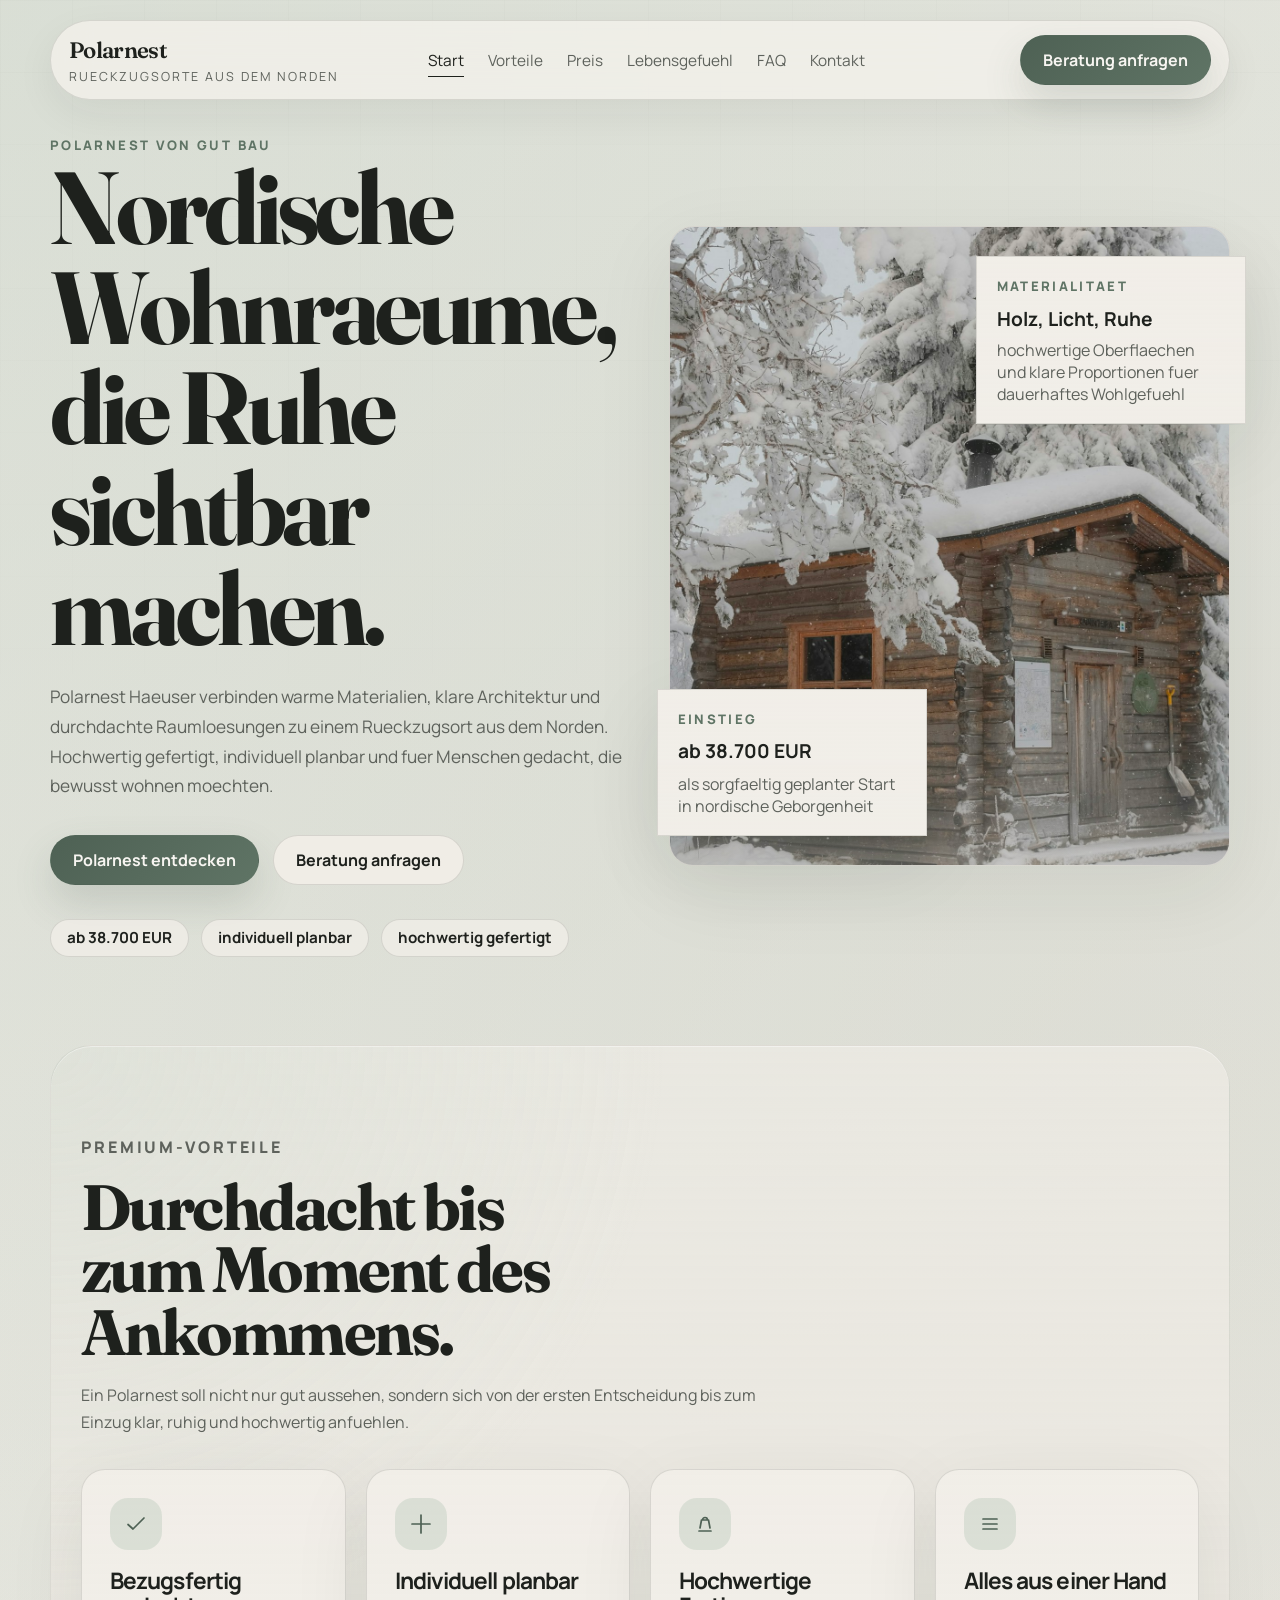
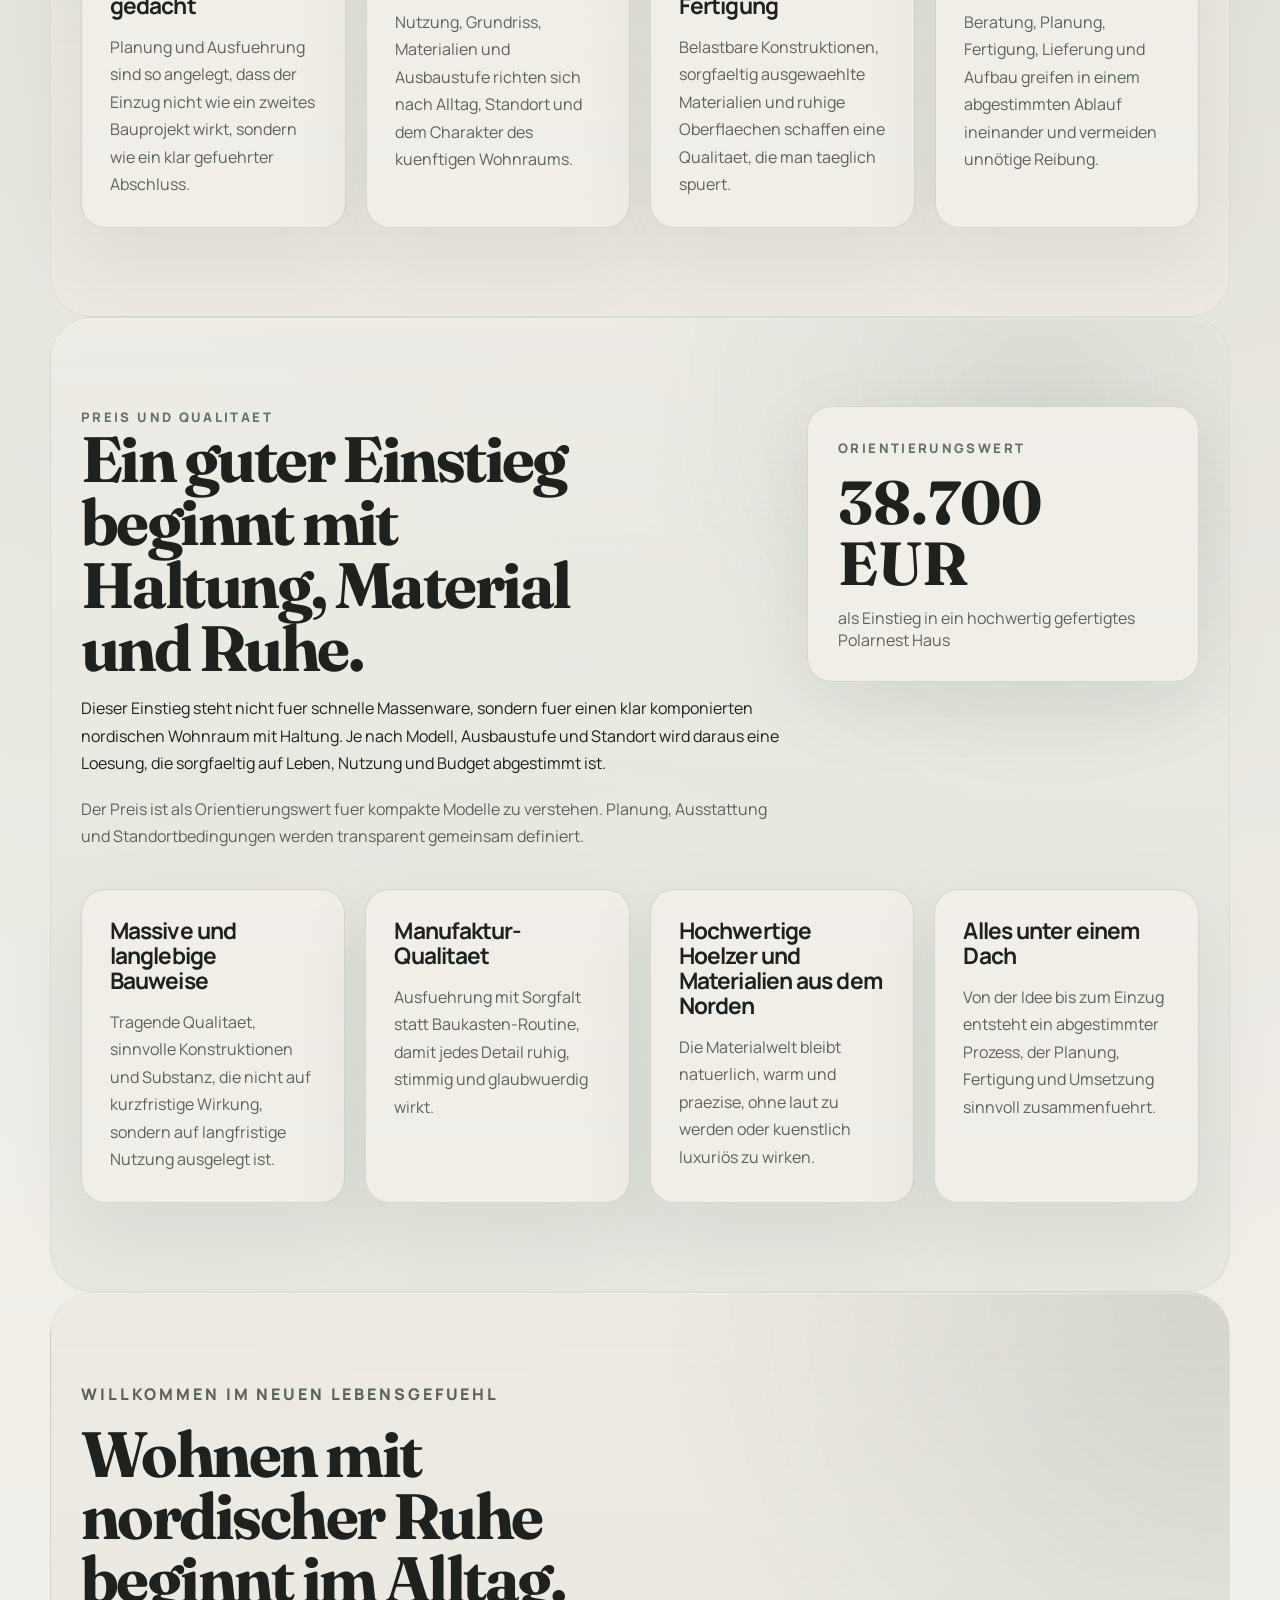
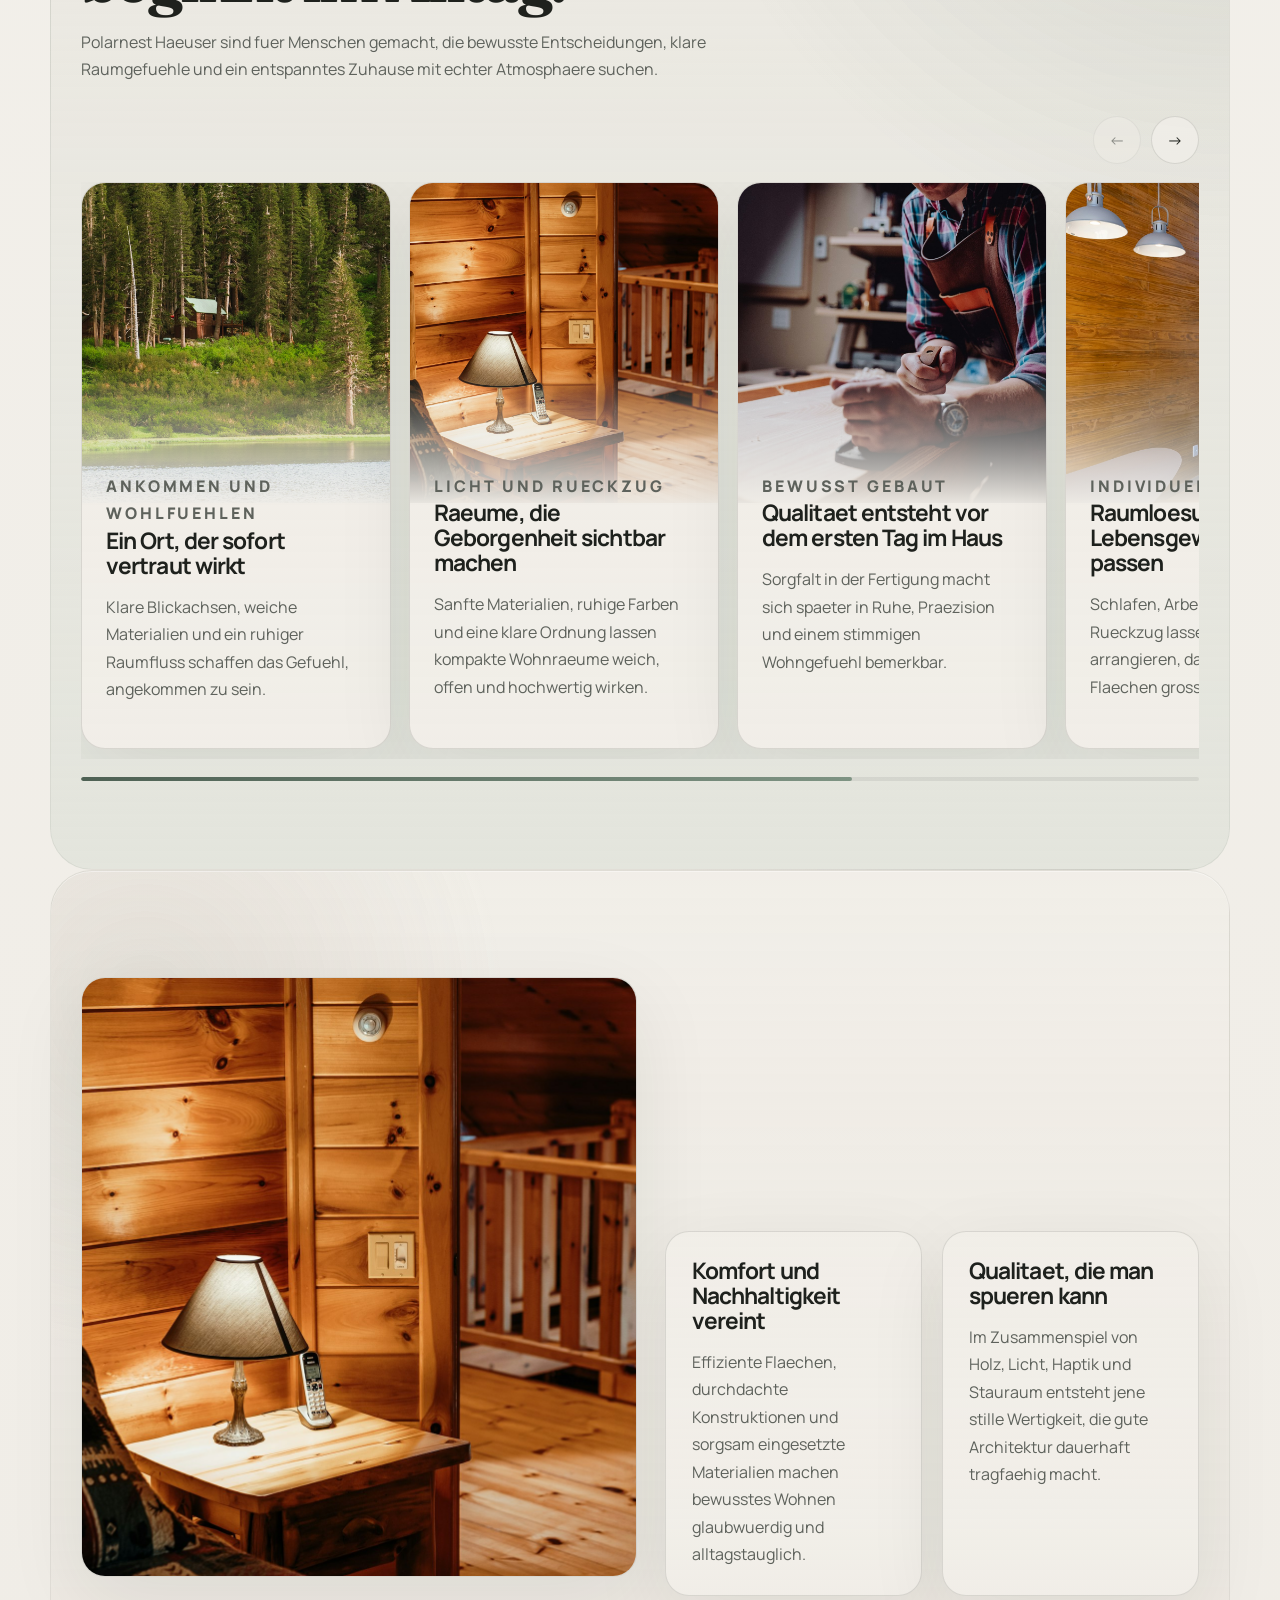
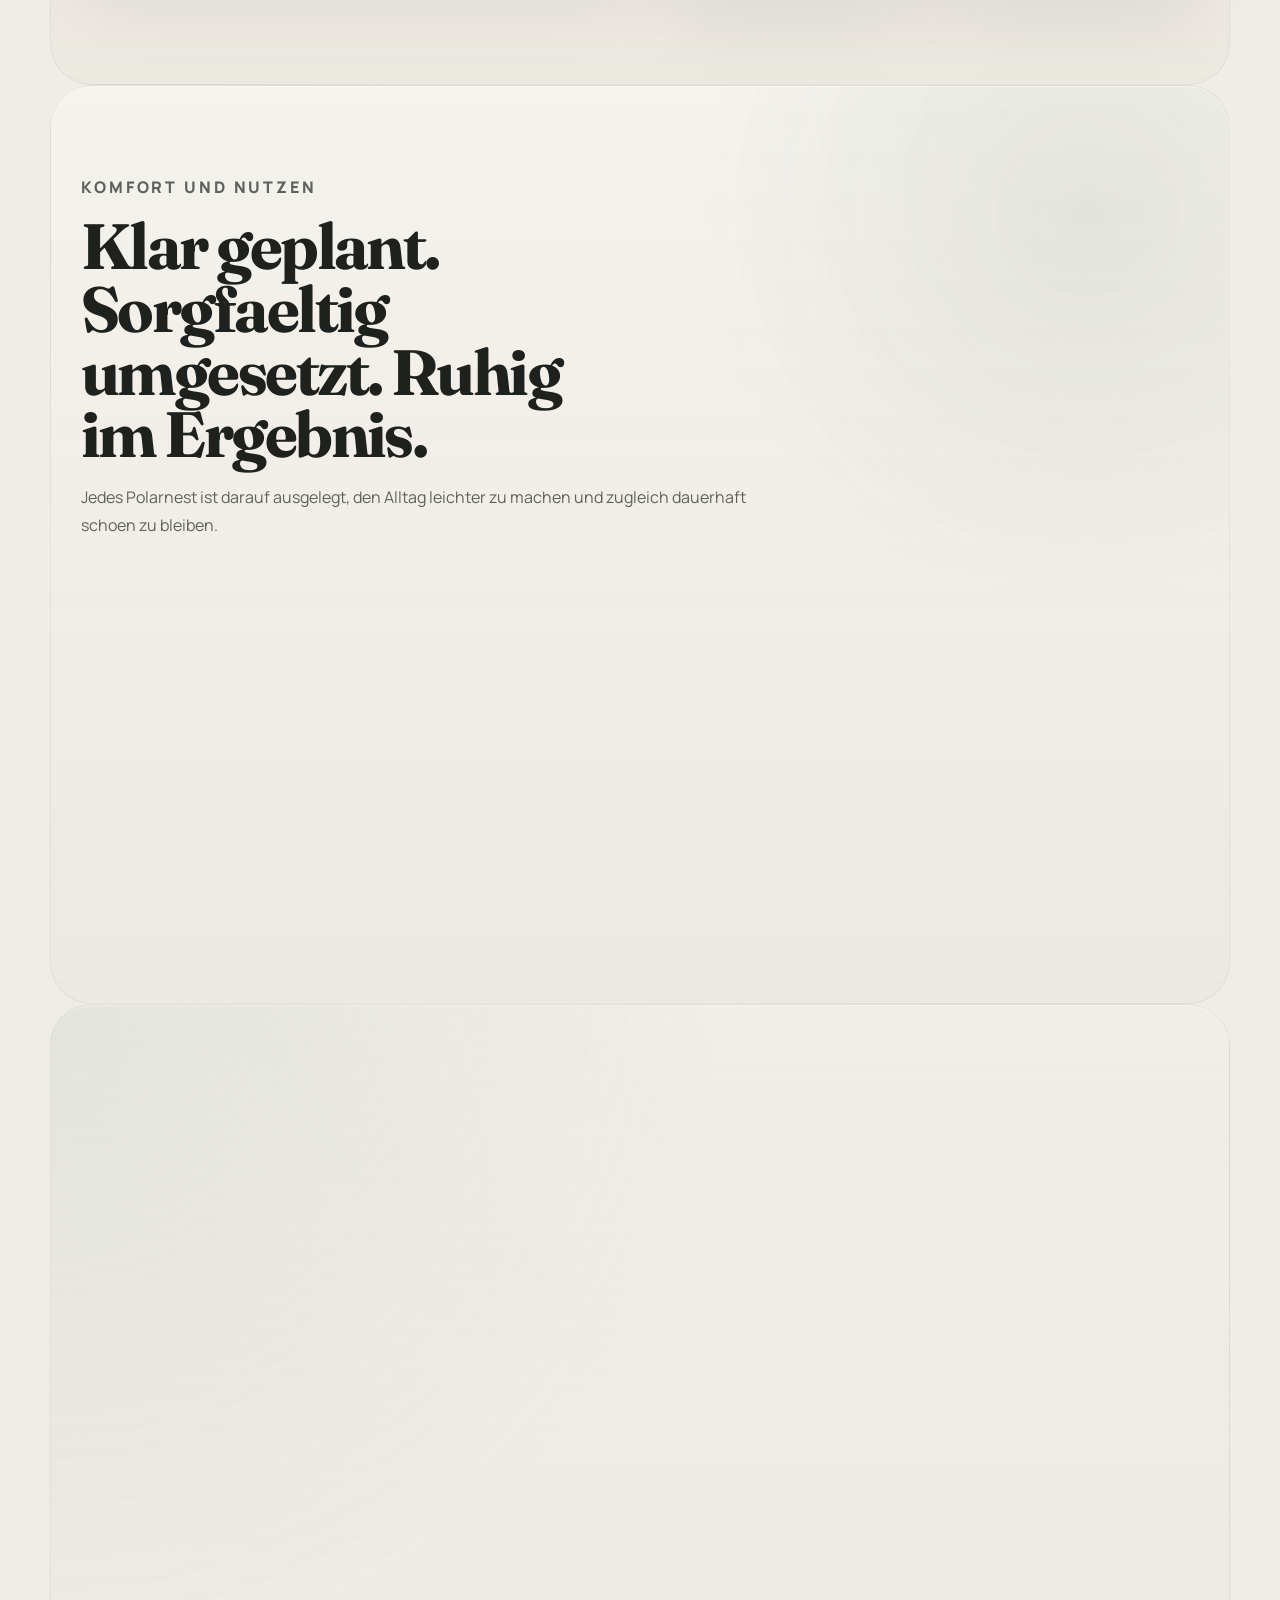
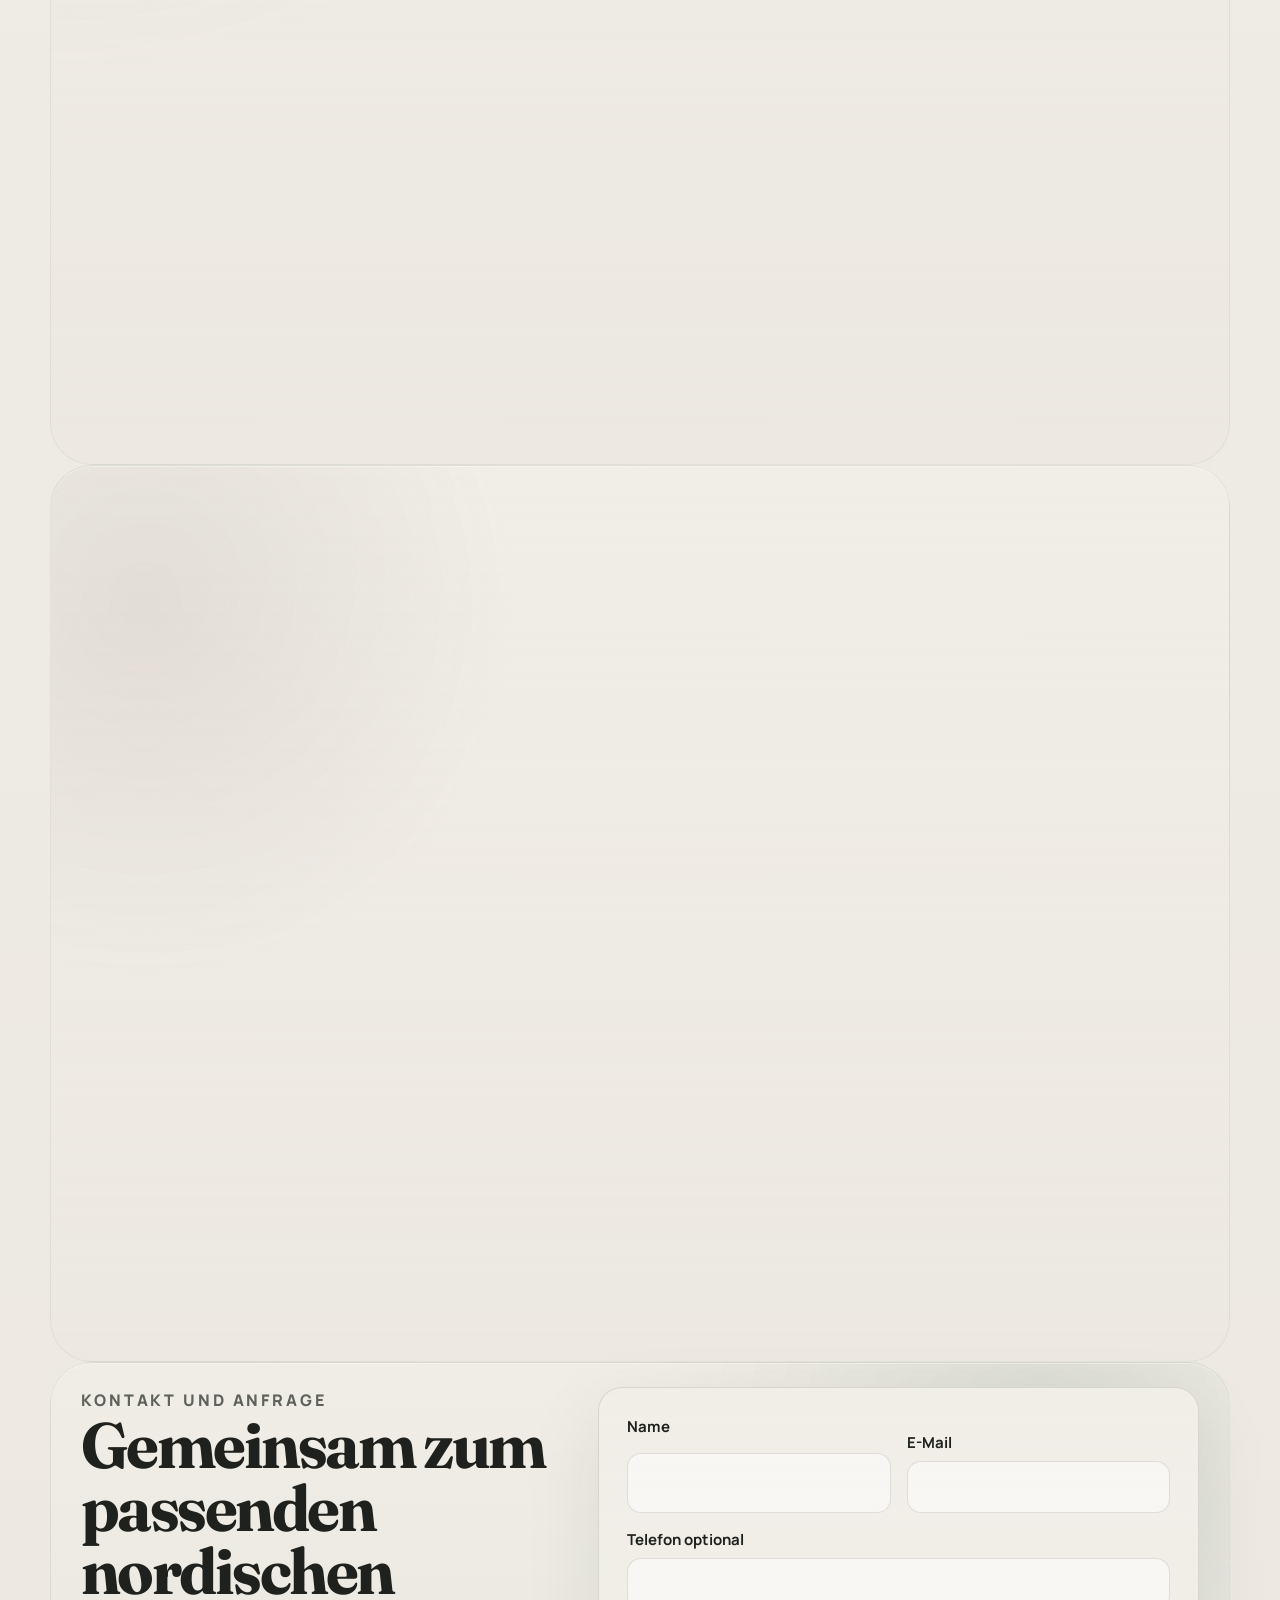
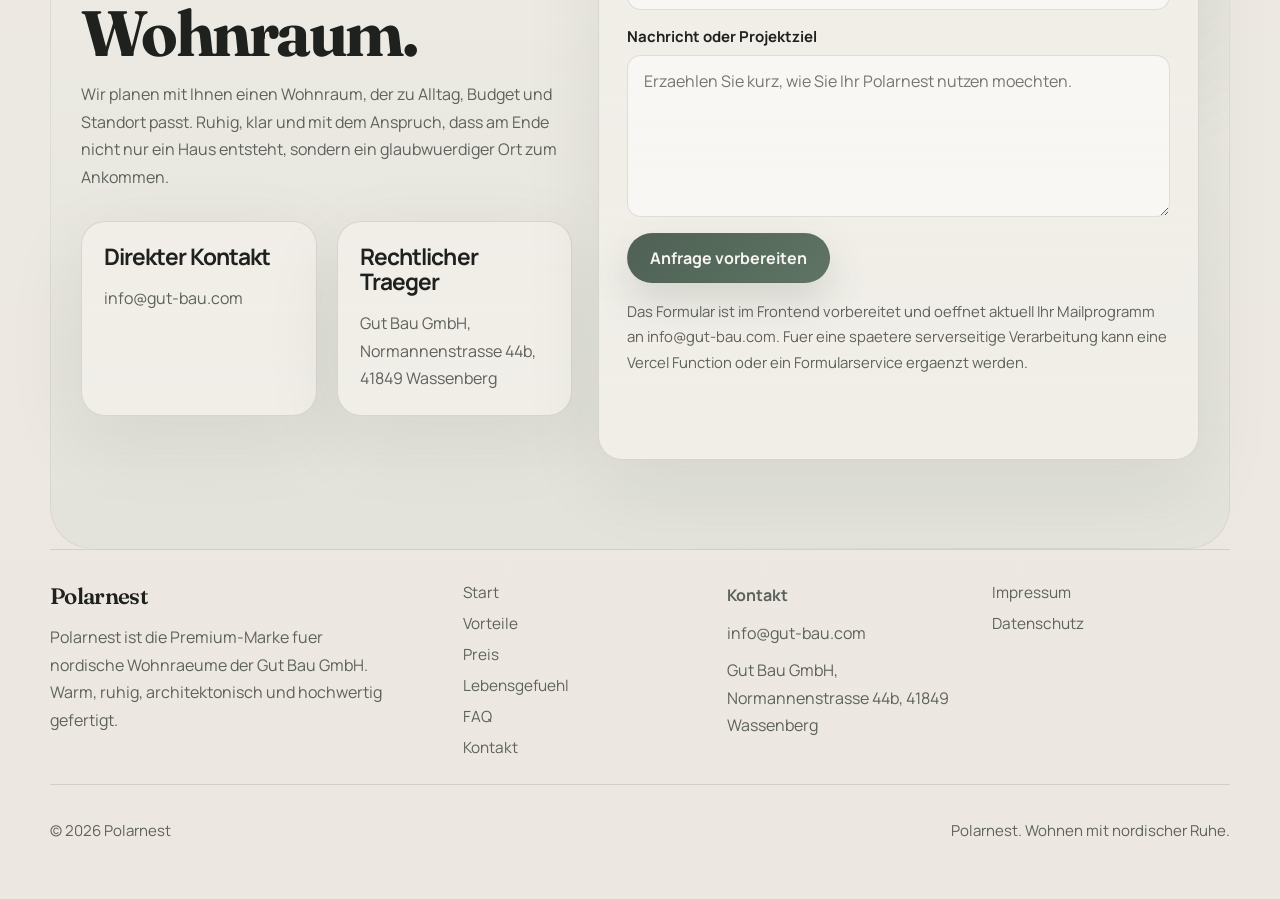
==== commit 594df024: "Refine premium layout and legal pages" ====
--- a/index.html
+++ b/index.html
@@ -119,11 +119,11 @@
             <a class="button button--secondary" href="#kontakt">Beratung anfragen</a>
           </div>
 
-          <div class="hero__chips" aria-label="Markenmerkmale">
-            <span>ab 38.700 EUR</span>
-            <span>individuell planbar</span>
-            <span>hochwertig gefertigt</span>
-          </div>
+          <ul class="hero__chips" aria-label="Markenmerkmale">
+            <li>ab 38.700 EUR</li>
+            <li>individuell planbar</li>
+            <li>hochwertig gefertigt</li>
+          </ul>
         </div>
 
         <div class="hero__visual reveal delay-1">
@@ -151,7 +151,7 @@
         </div>
       </section>
 
-      <section class="section" id="vorteile" aria-labelledby="benefits-title">
+      <section class="section section--tone-mist" id="vorteile" aria-labelledby="benefits-title">
         <span class="anchor-fix" id="idee" aria-hidden="true"></span>
         <div class="section-heading reveal">
           <p class="eyebrow">Premium-Vorteile</p>
@@ -220,11 +220,11 @@
         </div>
       </section>
 
-      <section class="section section--panel" id="preis" aria-labelledby="price-title">
+      <section class="section section--panel section--tone-sage" id="preis" aria-labelledby="price-title">
         <div class="pricing-layout">
           <div class="pricing-copy reveal">
             <p class="eyebrow">Preis und Qualitaet</p>
-            <h2 id="price-title">Ein Polarnest beginnt bei 38.700 EUR.</h2>
+            <h2 id="price-title">Ein guter Einstieg beginnt mit Haltung, Material und Ruhe.</h2>
             <p>
               Dieser Einstieg steht nicht fuer schnelle Massenware, sondern fuer
               einen klar komponierten nordischen Wohnraum mit Haltung. Je nach
@@ -281,7 +281,7 @@
         </div>
       </section>
 
-      <section class="section" id="leben" aria-labelledby="lifestyle-title">
+      <section class="section section--tone-forest" id="leben" aria-labelledby="lifestyle-title">
         <span class="anchor-fix" id="kollektion" aria-hidden="true"></span>
         <div class="section-heading reveal">
           <p class="eyebrow">Willkommen im neuen Lebensgefuehl</p>
@@ -295,8 +295,7 @@
 
         <div class="slider-shell reveal" data-slider>
           <div class="slider-header">
-            <p class="slider-header__caption">Horizontale Auswahl</p>
-            <div class="slider-controls" aria-label="Lebensgefuehl Navigation">
+            <div class="slider-controls" role="group" aria-label="Lebensgefuehl Navigation">
               <button class="slider-button" type="button" data-slider-prev aria-label="Vorherige Karte">
                 <span aria-hidden="true">&larr;</span>
               </button>
@@ -330,6 +329,26 @@
             <article class="lifestyle-card surface-card">
               <figure class="lifestyle-card__media">
                 <img
+                  src="assets/images/bedroom-detail.jpg"
+                  alt="Warmer Schlafbereich mit klaren Linien und ruhiger Lichtstimmung."
+                  width="1600"
+                  height="1200"
+                  loading="lazy"
+                />
+              </figure>
+              <div class="lifestyle-card__body">
+                <p class="card-kicker">Licht und Rueckzug</p>
+                <h3>Raeume, die Geborgenheit sichtbar machen</h3>
+                <p>
+                  Sanfte Materialien, ruhige Farben und eine klare Ordnung
+                  lassen kompakte Wohnraeume weich, offen und hochwertig wirken.
+                </p>
+              </div>
+            </article>
+
+            <article class="lifestyle-card surface-card">
+              <figure class="lifestyle-card__media">
+                <img
                   src="assets/images/workshop-detail.jpg"
                   alt="Handwerkliche Bearbeitung eines Holzelements in der Werkstatt."
                   width="1600"
@@ -394,7 +413,7 @@
         </div>
       </section>
 
-      <section class="section section--split" id="qualitaet" aria-labelledby="quality-title">
+      <section class="section section--split section--tone-stone" id="qualitaet" aria-labelledby="quality-title">
         <div class="showcase-media reveal">
           <figure class="showcase-media__frame surface-card">
             <img
@@ -439,7 +458,7 @@
         </div>
       </section>
 
-      <section class="section" id="komfort" aria-labelledby="comfort-title">
+      <section class="section section--tone-warm" id="komfort" aria-labelledby="comfort-title">
         <span class="anchor-fix" id="prozess" aria-hidden="true"></span>
         <div class="section-heading reveal">
           <p class="eyebrow">Komfort und Nutzen</p>
@@ -489,7 +508,7 @@
         </div>
       </section>
 
-      <section class="section" id="besonders" aria-labelledby="special-title">
+      <section class="section section--tone-mist" id="besonders" aria-labelledby="special-title">
         <div class="section-heading reveal">
           <p class="eyebrow">Was Polarnest besonders macht</p>
           <h2 id="special-title">Drei Perspektiven auf nordische Geborgenheit.</h2>
@@ -562,7 +581,7 @@
         </div>
       </section>
 
-      <section class="section section--faq" id="faq" aria-labelledby="faq-title">
+      <section class="section section--faq section--tone-stone" id="faq" aria-labelledby="faq-title">
         <div class="section-heading reveal">
           <p class="eyebrow">FAQ</p>
           <h2 id="faq-title">Haeufige Fragen, klar beantwortet.</h2>
@@ -665,7 +684,7 @@
         </div>
       </section>
 
-      <section class="section section--contact" id="kontakt" aria-labelledby="contact-title">
+      <section class="section section--contact section--tone-sage" id="kontakt" aria-labelledby="contact-title">
         <div class="contact-layout">
           <div class="contact-copy reveal">
             <p class="eyebrow">Kontakt und Anfrage</p>
--- a/styles.css
+++ b/styles.css
@@ -61,6 +61,10 @@
   max-width: 100%;
 }
 
+figure {
+  margin: 0;
+}
+
 a {
   color: inherit;
   text-decoration: none;
@@ -261,15 +265,56 @@
 .section {
   width: var(--container);
   margin: 0 auto;
-  padding: 110px 0;
+  padding: 88px 0;
 }
 
 .section--panel {
-  border-radius: 44px;
-  padding-inline: 34px;
+  border-radius: 42px;
+  padding-inline: 30px;
   background:
-    linear-gradient(180deg, rgba(241, 238, 232, 0.78), rgba(201, 211, 199, 0.22)),
-    rgba(241, 238, 232, 0.68);
+    linear-gradient(180deg, rgba(241, 238, 232, 0.82), rgba(201, 211, 199, 0.28)),
+    rgba(241, 238, 232, 0.72);
+}
+
+.section--tone-mist,
+.section--tone-sage,
+.section--tone-forest,
+.section--tone-stone,
+.section--tone-warm {
+  border-radius: 42px;
+  padding-inline: 30px;
+  border: 1px solid rgba(30, 33, 29, 0.06);
+  box-shadow: inset 0 1px 0 rgba(255, 255, 255, 0.4);
+}
+
+.section--tone-mist {
+  background:
+    radial-gradient(circle at top left, rgba(201, 211, 199, 0.34), transparent 42%),
+    linear-gradient(180deg, rgba(241, 238, 232, 0.6), rgba(236, 232, 225, 0.9));
+}
+
+.section--tone-sage {
+  background:
+    radial-gradient(circle at 84% 8%, rgba(126, 147, 131, 0.18), transparent 30%),
+    linear-gradient(180deg, rgba(241, 238, 232, 0.74), rgba(201, 211, 199, 0.26));
+}
+
+.section--tone-forest {
+  background:
+    radial-gradient(circle at top right, rgba(95, 116, 101, 0.18), transparent 34%),
+    linear-gradient(180deg, rgba(236, 232, 225, 0.72), rgba(201, 211, 199, 0.34));
+}
+
+.section--tone-stone {
+  background:
+    radial-gradient(circle at 8% 16%, rgba(185, 177, 164, 0.26), transparent 28%),
+    linear-gradient(180deg, rgba(241, 238, 232, 0.78), rgba(236, 232, 225, 0.96));
+}
+
+.section--tone-warm {
+  background:
+    radial-gradient(circle at 88% 14%, rgba(126, 147, 131, 0.14), transparent 30%),
+    linear-gradient(180deg, rgba(245, 243, 238, 0.86), rgba(236, 232, 225, 0.94));
 }
 
 .eyebrow,
@@ -343,7 +388,7 @@
 
 .section-heading {
   max-width: 720px;
-  margin-bottom: 40px;
+  margin-bottom: 32px;
 }
 
 .section-heading h2 {
@@ -369,10 +414,10 @@
 .hero {
   display: grid;
   grid-template-columns: minmax(0, 1fr) minmax(0, 0.96fr);
-  gap: 40px;
+  gap: 34px;
   align-items: center;
-  min-height: calc(100vh - 114px);
-  padding-top: 52px;
+  min-height: clamp(700px, 78vh, 860px);
+  padding-top: 34px;
 }
 
 .hero__lead {
@@ -389,13 +434,15 @@
 }
 
 .hero__chips {
+  margin: 34px 0 0;
+  padding: 0;
+  list-style: none;
   display: flex;
   flex-wrap: wrap;
   gap: 12px;
-  margin-top: 34px;
-}
-
-.hero__chips span {
+}
+
+.hero__chips li {
   display: inline-flex;
   align-items: center;
   min-height: 38px;
@@ -410,7 +457,6 @@
 
 .hero__visual {
   position: relative;
-  min-height: 620px;
 }
 
 .hero-media,
@@ -429,9 +475,18 @@
 }
 
 .hero-media {
-  height: 100%;
-  min-height: 620px;
+  position: relative;
+  height: clamp(470px, 50vw, 720px);
   overflow: hidden;
+}
+
+.hero-media::after {
+  content: "";
+  position: absolute;
+  inset: auto 0 0;
+  height: 28%;
+  background: linear-gradient(180deg, rgba(241, 238, 232, 0), rgba(241, 238, 232, 0.28));
+  pointer-events: none;
 }
 
 .hero-media img,
@@ -465,12 +520,12 @@
 
 .hero-floating--price {
   left: -12px;
-  bottom: 44px;
+  bottom: 30px;
 }
 
 .hero-floating--detail {
   right: -16px;
-  top: 44px;
+  top: 30px;
 }
 
 .benefit-grid,
@@ -526,7 +581,7 @@
 .pricing-layout {
   display: grid;
   grid-template-columns: minmax(0, 0.86fr) minmax(280px, 0.48fr);
-  gap: 24px 26px;
+  gap: 22px 24px;
   align-items: start;
 }
 
@@ -558,9 +613,9 @@
 .slider-header {
   display: flex;
   align-items: center;
-  justify-content: space-between;
+  justify-content: flex-end;
   gap: 16px;
-  margin-bottom: 22px;
+  margin-bottom: 18px;
 }
 
 .slider-controls {
@@ -597,8 +652,8 @@
 .slider-track {
   display: grid;
   grid-auto-flow: column;
-  grid-auto-columns: minmax(290px, 36%);
-  gap: 20px;
+  grid-auto-columns: minmax(310px, 35%);
+  gap: 18px;
   overflow-x: auto;
   scroll-snap-type: x mandatory;
   padding-bottom: 10px;
@@ -610,18 +665,38 @@
 }
 
 .lifestyle-card {
+  display: flex;
+  flex-direction: column;
   overflow: hidden;
   scroll-snap-align: start;
 }
 
 .lifestyle-card__media {
-  aspect-ratio: 1.18 / 1;
+  position: relative;
+  aspect-ratio: 1.06 / 0.84;
+  min-height: 320px;
   overflow: hidden;
+}
+
+.lifestyle-card__media::after {
+  content: "";
+  position: absolute;
+  inset: auto 0 0;
+  height: 42%;
+  background: linear-gradient(180deg, rgba(241, 238, 232, 0), rgba(241, 238, 232, 0.96));
+  pointer-events: none;
 }
 
 .lifestyle-card__body,
 .special-card__body {
   padding: 24px;
+}
+
+.lifestyle-card__body {
+  position: relative;
+  z-index: 1;
+  margin-top: -30px;
+  padding: 0 24px 28px;
 }
 
 .slider-progress {
@@ -680,7 +755,7 @@
 }
 
 .section--faq {
-  padding-bottom: 96px;
+  padding-bottom: 80px;
 }
 
 .accordion {
@@ -756,7 +831,7 @@
 }
 
 .section--contact {
-  padding-top: 40px;
+  padding-top: 24px;
 }
 
 .contact-layout {
@@ -885,13 +960,13 @@
 }
 
 .page-hero {
-  padding-top: 54px;
+  padding-top: 46px;
 }
 
 .page-hero__inner {
   width: var(--container);
   margin: 0 auto;
-  padding: 70px 0 16px;
+  padding: 58px 0 12px;
 }
 
 .page-hero__inner h1 {
@@ -905,53 +980,80 @@
 }
 
 .legal-main {
-  padding-bottom: 60px;
-}
-
-.legal-layout,
-.legal-sections {
+  padding-bottom: 56px;
+}
+
+.legal-panel-wrap {
   width: var(--container);
   margin: 0 auto;
-  display: grid;
-  gap: 22px;
-}
-
-.legal-layout {
+  padding: 30px 0 54px;
+}
+
+.legal-panel {
+  padding: 36px 38px;
+  border-radius: 34px;
+  background:
+    radial-gradient(circle at top right, rgba(201, 211, 199, 0.18), transparent 26%),
+    linear-gradient(180deg, rgba(241, 238, 232, 0.92), rgba(241, 238, 232, 0.82)),
+    var(--surface);
+}
+
+.legal-panel__grid {
+  display: grid;
   grid-template-columns: repeat(2, minmax(0, 1fr));
-  padding: 44px 0;
-}
-
-.legal-card {
-  padding: 28px;
-  border-radius: var(--radius-md);
-}
-
-.legal-card h2,
-.legal-card h3 {
-  margin-bottom: 14px;
-}
-
-.legal-card p,
-.legal-card li {
+  gap: 24px 30px;
+}
+
+.legal-panel__section {
+  padding-top: 28px;
+  margin-top: 28px;
+  border-top: 1px solid var(--border);
+}
+
+.legal-panel__grid .legal-panel__section {
+  padding-top: 0;
+  margin-top: 0;
+  border-top: 0;
+}
+
+.legal-panel h2 {
+  margin-bottom: 12px;
+  font-family: "Manrope", sans-serif;
+  font-size: clamp(1.24rem, 2vw, 1.52rem);
+  font-weight: 700;
+  letter-spacing: -0.03em;
+  line-height: 1.18;
+}
+
+.legal-panel h3 {
+  margin: 22px 0 8px;
+  font-size: 1rem;
+  line-height: 1.28;
+  letter-spacing: -0.02em;
+}
+
+.legal-panel p,
+.legal-panel li {
   color: var(--muted);
 }
 
-.legal-card ul {
+.legal-panel p {
+  margin: 0 0 12px;
+}
+
+.legal-panel ul {
   margin: 0;
   padding-left: 18px;
-}
-
-.legal-sections {
-  padding-bottom: 54px;
-}
-
-.legal-note {
-  padding: 26px 28px;
-  border-radius: var(--radius-md);
-}
-
-.legal-note p:last-child,
-.legal-card p:last-child,
+  display: grid;
+  gap: 8px;
+}
+
+.legal-panel address {
+  font-style: normal;
+  color: var(--muted);
+  line-height: 1.72;
+}
+
 .benefit-card p:last-child,
 .quality-card p:last-child,
 .comfort-card p:last-child,
@@ -1038,15 +1140,11 @@
 
   .hero {
     min-height: auto;
-    padding-top: 42px;
-  }
-
-  .hero__visual {
-    min-height: 540px;
+    padding-top: 28px;
   }
 
   .hero-media {
-    min-height: 540px;
+    height: clamp(420px, 58vw, 620px);
   }
 
   .benefit-grid,
@@ -1054,7 +1152,7 @@
   .comfort-grid,
   .special-grid,
   .showcase-info,
-  .legal-layout {
+  .legal-panel__grid {
     grid-template-columns: repeat(2, minmax(0, 1fr));
   }
 
@@ -1151,10 +1249,15 @@
 
 @media (max-width: 720px) {
   .section {
-    padding: 82px 0;
-  }
-
-  .section--panel {
+    padding: 72px 0;
+  }
+
+  .section--panel,
+  .section--tone-mist,
+  .section--tone-sage,
+  .section--tone-forest,
+  .section--tone-stone,
+  .section--tone-warm {
     padding-inline: 18px;
     border-radius: 28px;
   }
@@ -1166,13 +1269,9 @@
     align-items: flex-start;
   }
 
-  .hero__visual {
-    min-height: auto;
-  }
-
   .hero-media,
   .showcase-media__frame {
-    min-height: 0;
+    height: auto;
     aspect-ratio: 1 / 1.08;
   }
 
@@ -1182,15 +1281,14 @@
   .special-grid,
   .showcase-info,
   .contact-points,
-  .legal-layout,
+  .legal-panel__grid,
   .footer-grid,
   .form-row {
     grid-template-columns: 1fr;
   }
 
   .contact-form,
-  .legal-card,
-  .legal-note {
+  .legal-panel {
     padding: 22px;
   }
 
@@ -1200,6 +1298,10 @@
 
   .page-hero__inner h1 {
     font-size: clamp(2.7rem, 14vw, 4rem);
+  }
+
+  .lifestyle-card__media {
+    min-height: 260px;
   }
 }
 
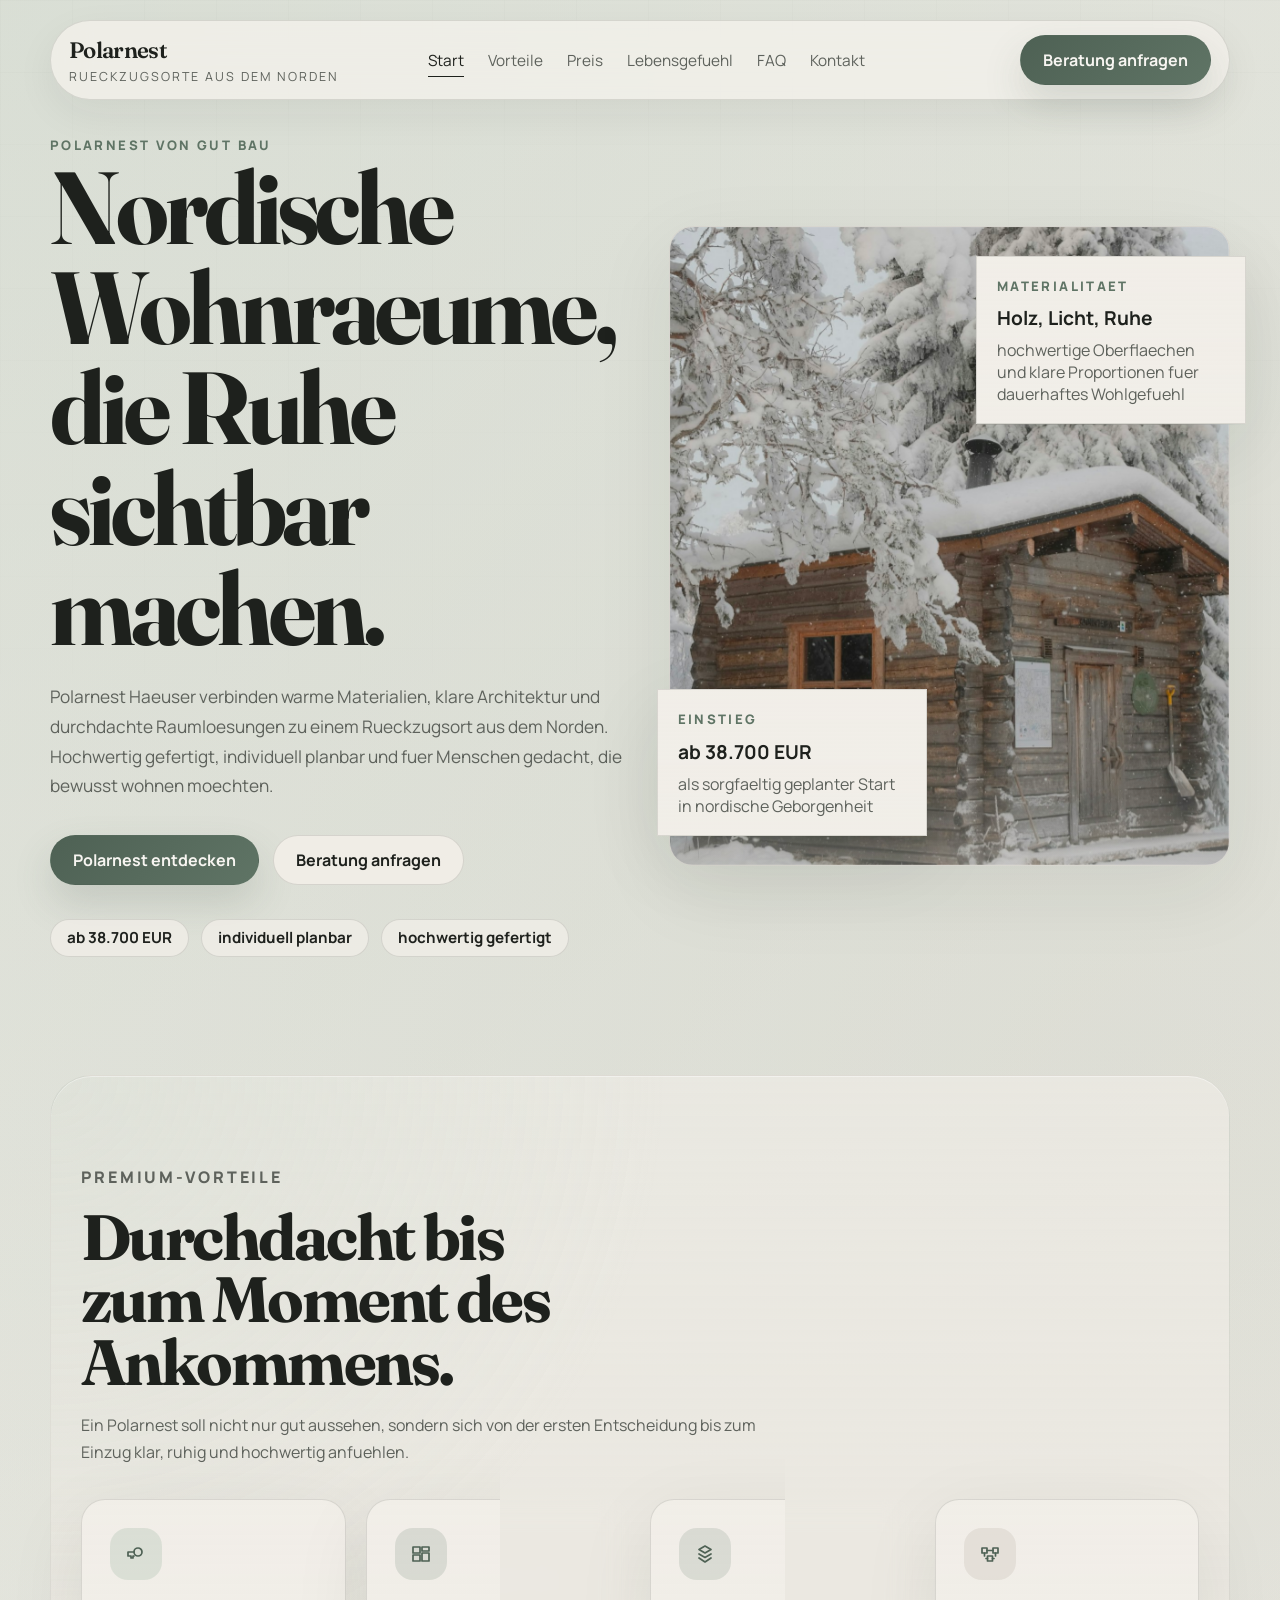
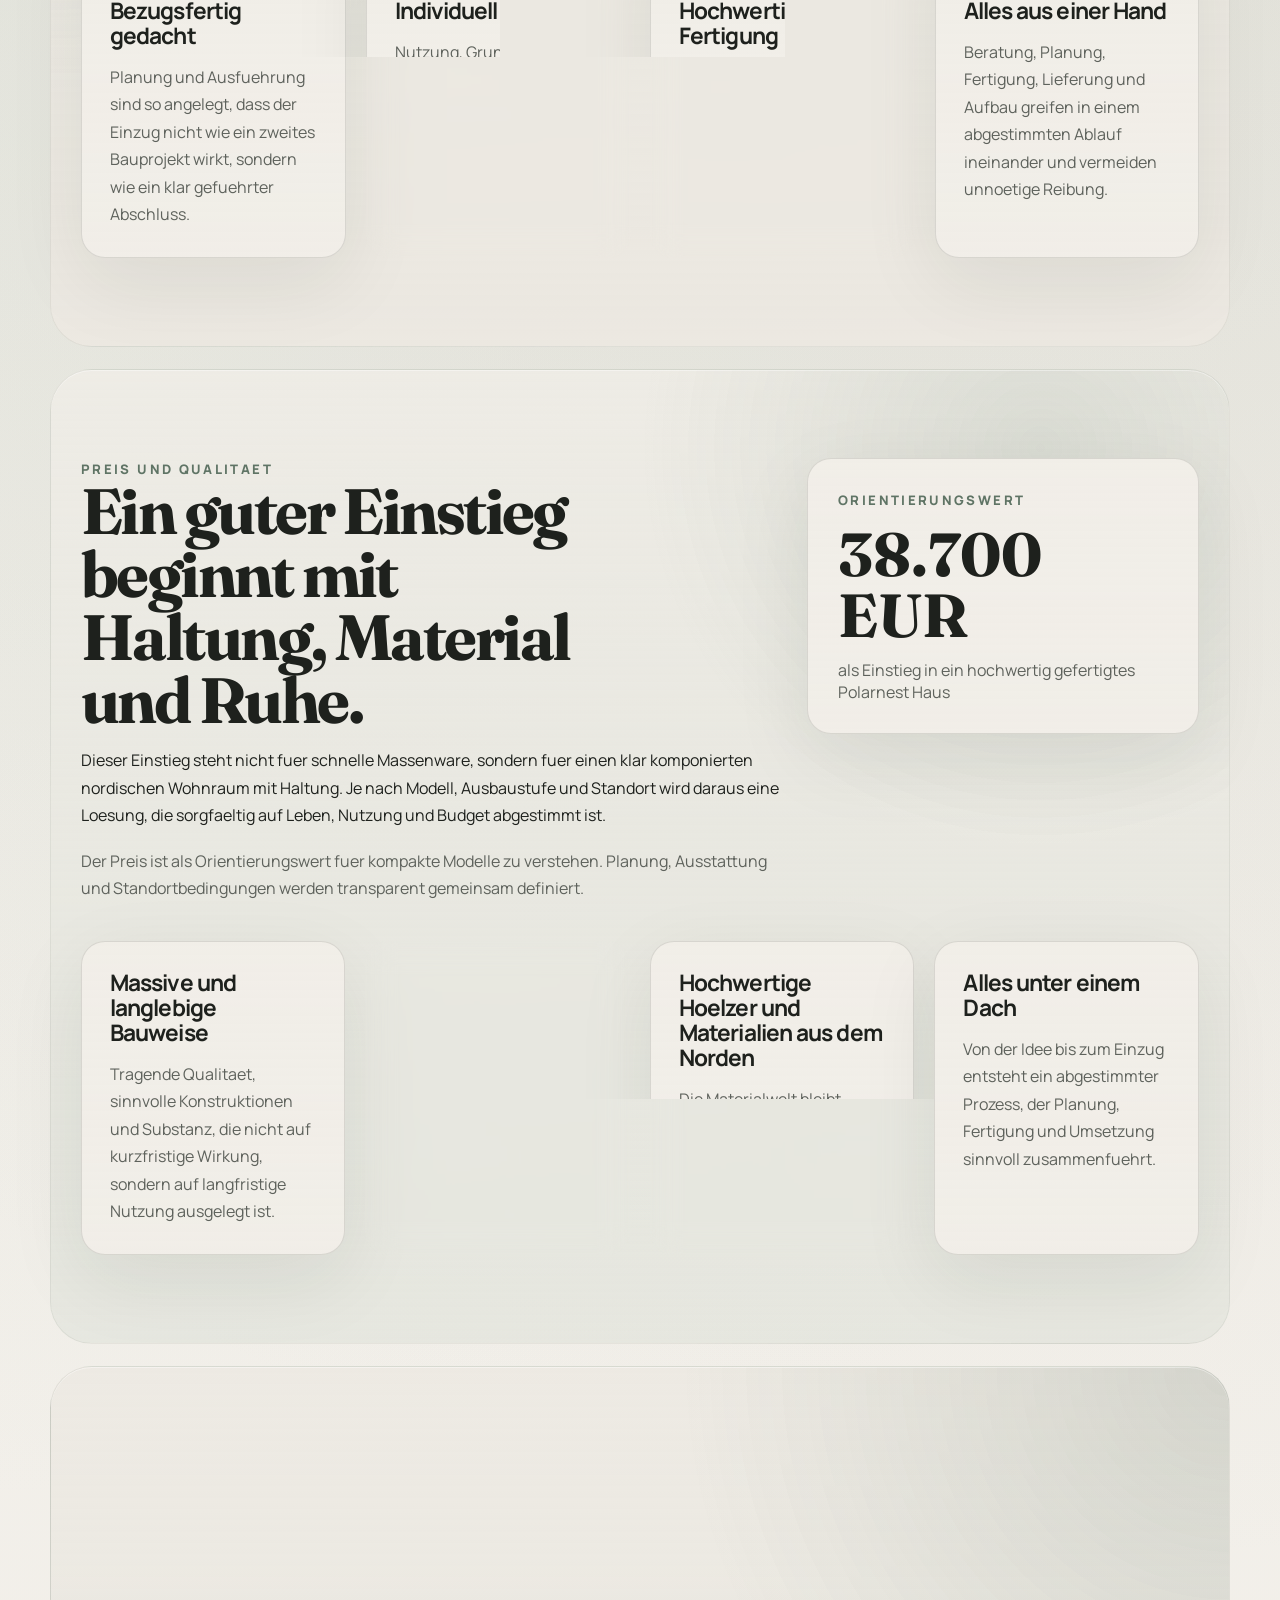
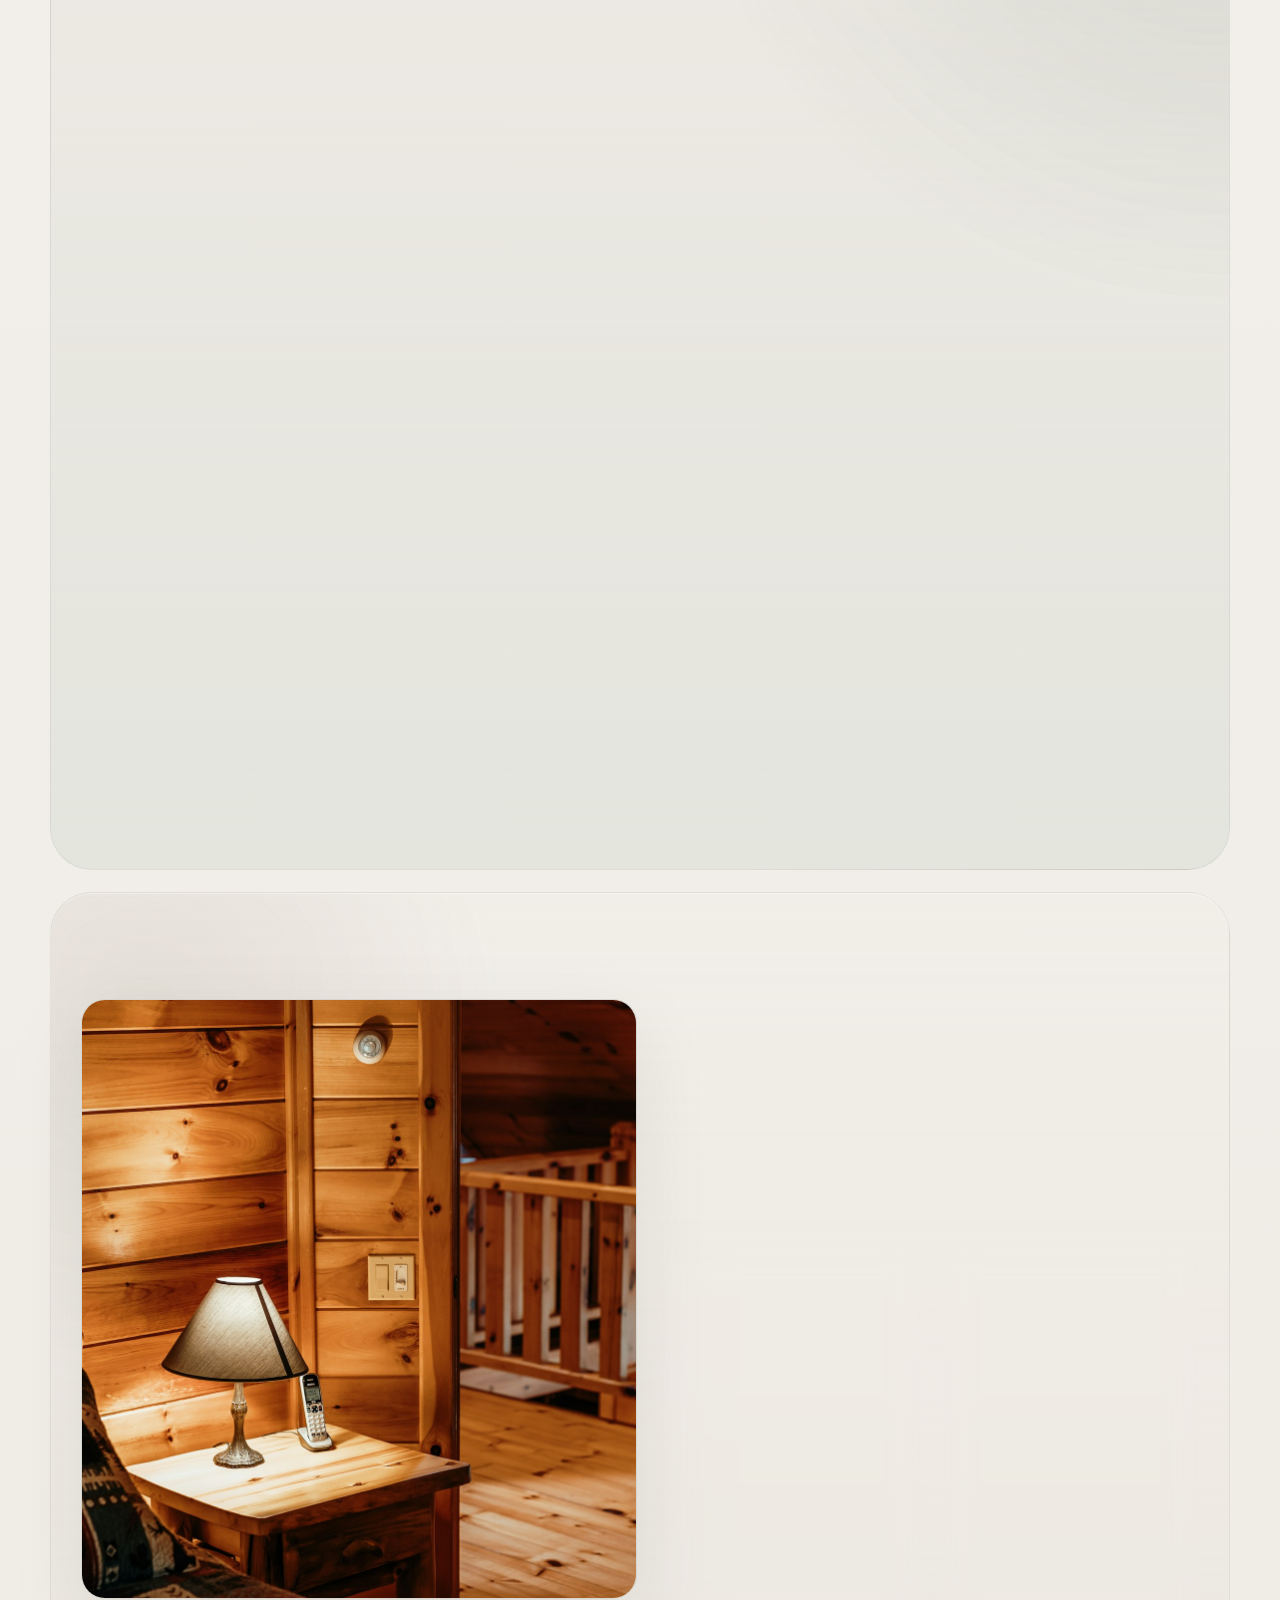
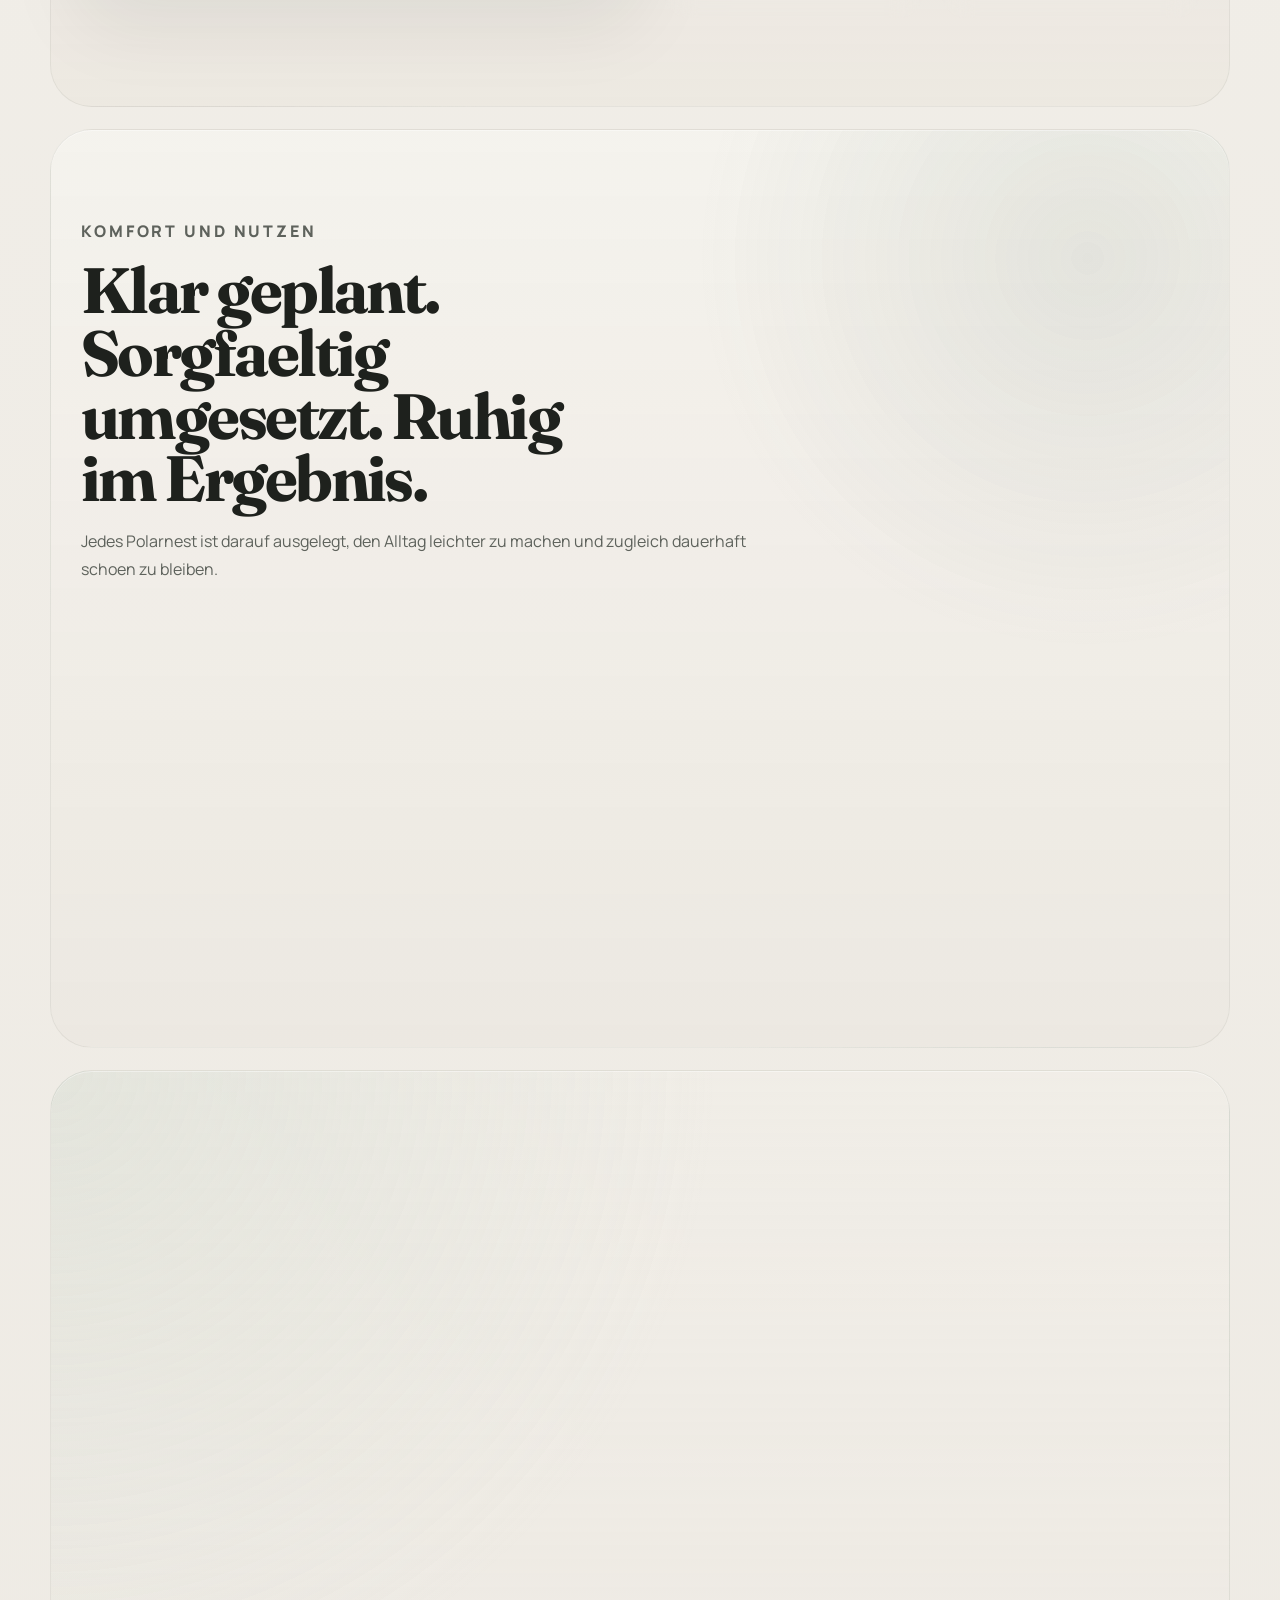
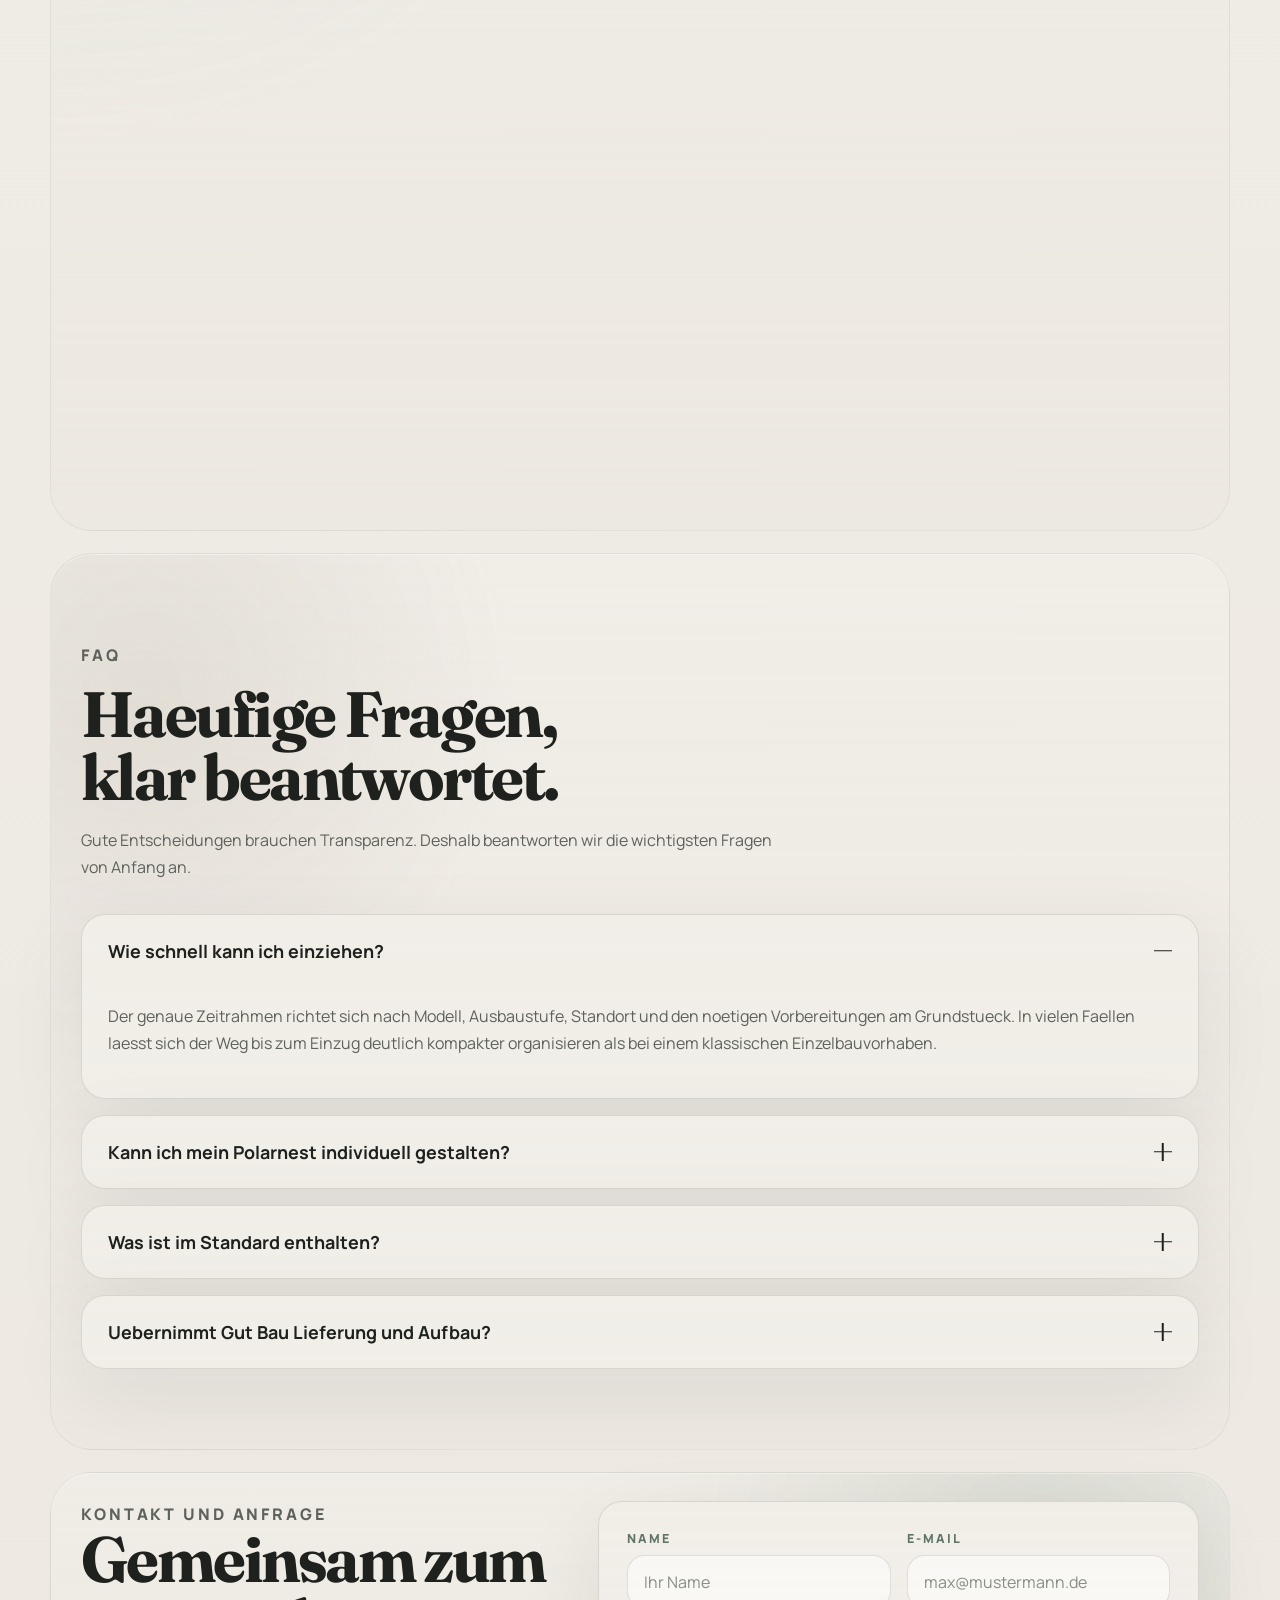
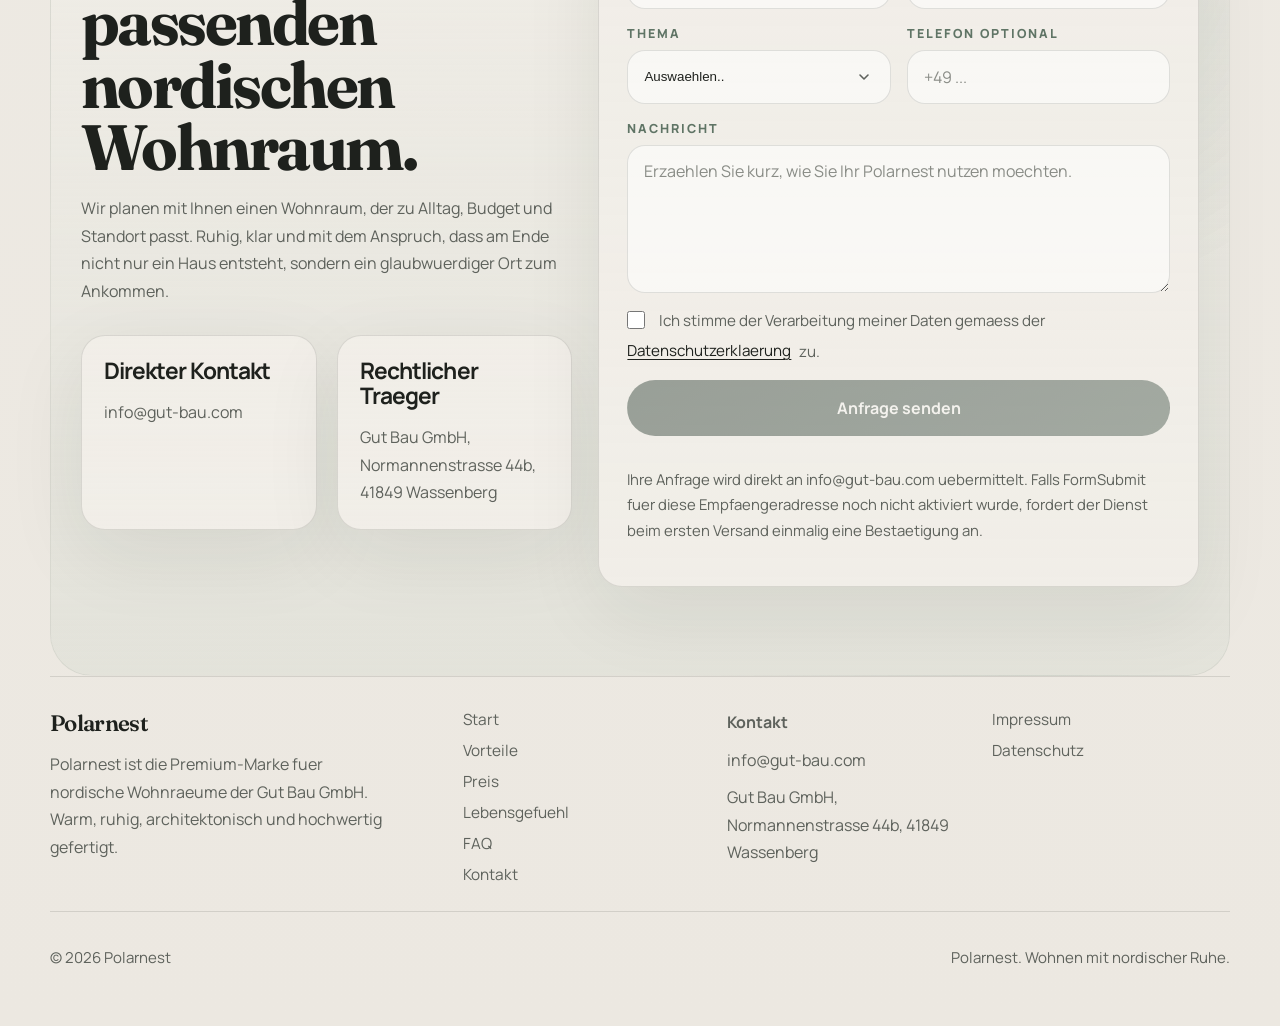
==== commit 7a967d69: "Tune spacing and wire contact form" ====
--- a/index.html
+++ b/index.html
@@ -167,7 +167,8 @@
           <article class="benefit-card surface-card reveal">
             <div class="icon-badge" aria-hidden="true">
               <svg viewBox="0 0 24 24" role="presentation">
-                <path d="M4 12.5 9 17l11-11" />
+                <path d="M14 6a4 4 0 1 0 0 8 4 4 0 0 0 0-8Z" />
+                <path d="M10 10H4v4h3v2h2v-2h1" />
               </svg>
             </div>
             <h3>Bezugsfertig gedacht</h3>
@@ -181,7 +182,10 @@
           <article class="benefit-card surface-card reveal delay-1">
             <div class="icon-badge" aria-hidden="true">
               <svg viewBox="0 0 24 24" role="presentation">
-                <path d="M12 3v18M3 12h18" />
+                <path d="M4 5h7v6H4z" />
+                <path d="M13 5h7v4h-7z" />
+                <path d="M4 13h7v6H4z" />
+                <path d="M13 11h7v8h-7z" />
               </svg>
             </div>
             <h3>Individuell planbar</h3>
@@ -194,7 +198,9 @@
           <article class="benefit-card surface-card reveal delay-2">
             <div class="icon-badge" aria-hidden="true">
               <svg viewBox="0 0 24 24" role="presentation">
-                <path d="M6 19h12M7 16l1.5-8h7L17 16M9.5 8a2.5 2.5 0 1 1 5 0" />
+                <path d="M12 4 18 7.5 12 11 6 7.5 12 4Z" />
+                <path d="M6 12l6 3.5 6-3.5" />
+                <path d="M6 16l6 4 6-4" />
               </svg>
             </div>
             <h3>Hochwertige Fertigung</h3>
@@ -208,13 +214,20 @@
           <article class="benefit-card surface-card reveal delay-3">
             <div class="icon-badge" aria-hidden="true">
               <svg viewBox="0 0 24 24" role="presentation">
-                <path d="M5 7h14M5 12h14M5 17h14" />
+                <path d="M4 6h5v5H4z" />
+                <path d="M15 6h5v5h-5z" />
+                <path d="M9.5 14h5v5h-5z" />
+                <path d="M9 8.5h6" />
+                <path d="M6.5 11v3" />
+                <path d="M17.5 11v3" />
+                <path d="M9.5 16.5H8" />
+                <path d="M16 16.5h-1.5" />
               </svg>
             </div>
             <h3>Alles aus einer Hand</h3>
             <p>
               Beratung, Planung, Fertigung, Lieferung und Aufbau greifen in
-              einem abgestimmten Ablauf ineinander und vermeiden unnötige Reibung.
+              einem abgestimmten Ablauf ineinander und vermeiden unnoetige Reibung.
             </p>
           </article>
         </div>
@@ -266,7 +279,7 @@
               <h3>Hochwertige Hoelzer und Materialien aus dem Norden</h3>
               <p>
                 Die Materialwelt bleibt natuerlich, warm und praezise, ohne laut
-                zu werden oder kuenstlich luxuriös zu wirken.
+                zu werden oder kuenstlich luxurioes zu wirken.
               </p>
             </article>
 
@@ -475,7 +488,7 @@
             <h3>Vom Konzept bis zum Einzug begleitet</h3>
             <p>
               Ein klarer Projektablauf hilft dabei, Entscheidungen frueh zu
-              ordnen und den Weg zum fertigen Wohnraum verlässlich zu steuern.
+              ordnen und den Weg zum fertigen Wohnraum verlaesslich zu steuern.
             </p>
           </article>
 
@@ -709,48 +722,99 @@
             </div>
           </div>
 
-          <form class="contact-form surface-card reveal delay-1" data-contact-form novalidate>
-            <div class="form-row">
-              <label class="field">
-                <span>Name</span>
-                <input type="text" name="name" autocomplete="name" required />
-              </label>
-
-              <label class="field">
-                <span>E-Mail</span>
-                <input type="email" name="email" autocomplete="email" required />
-              </label>
-            </div>
-
-            <div class="form-row form-row--compact">
-              <label class="field">
-                <span>Telefon optional</span>
-                <input type="tel" name="phone" autocomplete="tel" />
-              </label>
-            </div>
-
-            <label class="field">
-              <span>Nachricht oder Projektziel</span>
+          <form
+            class="contact-form gf-form surface-card reveal delay-1"
+            data-contact-form
+            action="https://formsubmit.co/info@gut-bau.com"
+            method="post"
+            novalidate
+          >
+            <input type="hidden" name="_captcha" value="false" />
+            <input type="hidden" name="_subject" value="GUTBAU Anfrage" />
+            <input type="hidden" name="_template" value="table" />
+            <input class="gf-honey" type="text" name="_honey" tabindex="-1" autocomplete="off" />
+
+            <div class="gf-grid">
+              <div class="gf-field">
+                <label class="gf-label" for="contact-name">Name</label>
+                <input
+                  id="contact-name"
+                  name="name"
+                  type="text"
+                  class="gf-input"
+                  placeholder="Ihr Name"
+                  autocomplete="name"
+                  required
+                />
+              </div>
+
+              <div class="gf-field">
+                <label class="gf-label" for="contact-email">E-Mail</label>
+                <input
+                  id="contact-email"
+                  name="email"
+                  type="email"
+                  class="gf-input"
+                  placeholder="max@mustermann.de"
+                  autocomplete="email"
+                  required
+                />
+              </div>
+            </div>
+
+            <div class="gf-grid">
+              <div class="gf-field">
+                <label class="gf-label" for="contact-topic">Thema</label>
+                <select id="contact-topic" name="Thema" class="gf-input gf-select" required>
+                  <option value="" selected disabled>Auswaehlen..</option>
+                  <option value="Erstberatung">Erstberatung</option>
+                  <option value="Entwurf und Planung">Entwurf und Planung</option>
+                  <option value="Modell und Ausstattung">Modell und Ausstattung</option>
+                  <option value="Standort und Aufbau">Standort und Aufbau</option>
+                </select>
+              </div>
+
+              <div class="gf-field">
+                <label class="gf-label" for="contact-phone">Telefon optional</label>
+                <input
+                  id="contact-phone"
+                  name="Telefon"
+                  type="tel"
+                  class="gf-input"
+                  placeholder="+49 ..."
+                  autocomplete="tel"
+                />
+              </div>
+            </div>
+
+            <div class="gf-field">
+              <label class="gf-label" for="contact-message">Nachricht</label>
               <textarea
-                name="message"
-                rows="6"
+                id="contact-message"
+                name="Nachricht"
+                class="gf-input gf-textarea"
                 placeholder="Erzaehlen Sie kurz, wie Sie Ihr Polarnest nutzen moechten."
+                rows="5"
                 required
               ></textarea>
-            </label>
-
-            <button class="button button--primary form-submit" type="submit">
-              Anfrage vorbereiten
-            </button>
+            </div>
+
+            <div class="gf-consent">
+              <input id="contact-agree" name="Einwilligung" type="checkbox" value="Ja" required />
+              <label for="contact-agree">Ich stimme der Verarbeitung meiner Daten gemaess der</label>
+              <a class="gf-privacy" href="datenschutz.html" target="_blank" rel="noopener">Datenschutzerklaerung</a>
+              <span>zu.</span>
+            </div>
+
+            <button class="gf-btn" type="submit" data-form-button>Anfrage senden</button>
 
             <p class="form-note">
-              Das Formular ist im Frontend vorbereitet und oeffnet aktuell Ihr
-              Mailprogramm an <a href="mailto:info@gut-bau.com">info@gut-bau.com</a>.
-              Fuer eine spaetere serverseitige Verarbeitung kann eine Vercel
-              Function oder ein Formularservice ergaenzt werden.
-            </p>
-
-            <p class="form-status" data-form-status aria-live="polite"></p>
+              Ihre Anfrage wird direkt an <a href="mailto:info@gut-bau.com">info@gut-bau.com</a>
+              uebermittelt. Falls FormSubmit fuer diese Empfaengeradresse noch nicht aktiviert wurde,
+              fordert der Dienst beim ersten Versand einmalig eine Bestaetigung an.
+            </p>
+
+            <div class="gf-toast" data-form-status aria-live="polite" aria-atomic="true"></div>
           </form>
         </div>
       </section>
--- a/styles.css
+++ b/styles.css
@@ -268,6 +268,14 @@
   padding: 88px 0;
 }
 
+main > .section + .section {
+  margin-top: 22px;
+}
+
+main > .hero + .section {
+  margin-top: 30px;
+}
+
 .section--panel {
   border-radius: 42px;
   padding-inline: 30px;
@@ -496,6 +504,8 @@
   width: 100%;
   height: 100%;
   object-fit: cover;
+  backface-visibility: hidden;
+  transform: translateZ(0);
   transition: transform 420ms ease;
 }
 
@@ -503,7 +513,7 @@
 .showcase-media__frame:hover img,
 .lifestyle-card:hover img,
 .special-card:hover img {
-  transform: scale(1.04);
+  transform: translateZ(0) scale(1.04);
 }
 
 .hero-floating {
@@ -570,6 +580,18 @@
   stroke-width: 1.7;
 }
 
+.benefit-card:nth-child(2) .icon-badge {
+  background: rgba(126, 147, 131, 0.22);
+}
+
+.benefit-card:nth-child(3) .icon-badge {
+  background: rgba(95, 116, 101, 0.16);
+}
+
+.benefit-card:nth-child(4) .icon-badge {
+  background: rgba(185, 177, 164, 0.24);
+}
+
 .benefit-card h3,
 .quality-card h3,
 .comfort-card h3,
@@ -608,14 +630,14 @@
 
 .slider-shell {
   position: relative;
+  padding-top: 6px;
 }
 
 .slider-header {
-  display: flex;
-  align-items: center;
-  justify-content: flex-end;
-  gap: 16px;
-  margin-bottom: 18px;
+  position: absolute;
+  top: -68px;
+  right: 0;
+  z-index: 2;
 }
 
 .slider-controls {
@@ -656,6 +678,7 @@
   gap: 18px;
   overflow-x: auto;
   scroll-snap-type: x mandatory;
+  padding-top: 6px;
   padding-bottom: 10px;
   scrollbar-width: none;
 }
@@ -682,7 +705,7 @@
   content: "";
   position: absolute;
   inset: auto 0 0;
-  height: 42%;
+  height: 46%;
   background: linear-gradient(180deg, rgba(241, 238, 232, 0), rgba(241, 238, 232, 0.96));
   pointer-events: none;
 }
@@ -695,8 +718,25 @@
 .lifestyle-card__body {
   position: relative;
   z-index: 1;
-  margin-top: -30px;
-  padding: 0 24px 28px;
+  margin-top: -40px;
+  padding: 4px 24px 28px;
+  background: linear-gradient(
+    180deg,
+    rgba(241, 238, 232, 0) 0%,
+    rgba(241, 238, 232, 0.94) 18%,
+    rgba(241, 238, 232, 1) 42%,
+    rgba(241, 238, 232, 1) 100%
+  );
+}
+
+.lifestyle-card__body::before {
+  content: "";
+  position: absolute;
+  inset: -10px 0 auto;
+  height: 18px;
+  background: rgba(241, 238, 232, 0.98);
+  filter: blur(10px);
+  z-index: -1;
 }
 
 .slider-progress {
@@ -722,6 +762,10 @@
   grid-template-columns: minmax(0, 1.02fr) minmax(0, 0.98fr);
   gap: 28px;
   align-items: center;
+}
+
+#leben .section-heading {
+  margin-bottom: 18px;
 }
 
 .showcase-media__frame {
@@ -831,7 +875,7 @@
 }
 
 .section--contact {
-  padding-top: 24px;
+  padding-top: 28px;
 }
 
 .contact-layout {
@@ -852,6 +896,159 @@
 
 .contact-form {
   padding: 28px;
+}
+
+.gf-form {
+  display: grid;
+  gap: 16px;
+}
+
+.gf-grid {
+  display: grid;
+  grid-template-columns: repeat(2, minmax(0, 1fr));
+  gap: 16px;
+}
+
+.gf-field {
+  display: grid;
+  gap: 8px;
+}
+
+.gf-label {
+  color: var(--green);
+  font-size: 0.78rem;
+  font-weight: 800;
+  letter-spacing: 0.16em;
+  text-transform: uppercase;
+}
+
+.gf-input {
+  width: 100%;
+  min-height: 54px;
+  padding: 14px 16px;
+  border: 1px solid var(--border);
+  border-radius: 18px;
+  background: rgba(255, 255, 255, 0.56);
+  color: var(--text);
+  transition:
+    border-color 180ms ease,
+    box-shadow 180ms ease,
+    background-color 180ms ease;
+}
+
+.gf-input::placeholder {
+  color: rgba(94, 98, 92, 0.72);
+}
+
+.gf-input:focus {
+  outline: none;
+  border-color: var(--border-strong);
+  box-shadow: 0 0 0 4px rgba(126, 147, 131, 0.14);
+  background: rgba(255, 255, 255, 0.82);
+}
+
+.gf-select {
+  appearance: none;
+  background-image: url("data:image/svg+xml;utf8,<svg xmlns='http://www.w3.org/2000/svg' width='20' height='20' viewBox='0 0 20 20'><path d='M6 8l4 4 4-4' fill='none' stroke='%235e625c' stroke-width='1.6' stroke-linecap='round' stroke-linejoin='round'/></svg>");
+  background-repeat: no-repeat;
+  background-position: right 16px center;
+  padding-right: 48px;
+  cursor: pointer;
+}
+
+.gf-textarea {
+  min-height: 148px;
+  resize: vertical;
+}
+
+.gf-consent {
+  display: flex;
+  flex-wrap: wrap;
+  align-items: flex-start;
+  gap: 8px;
+  color: var(--muted);
+  font-size: 0.95rem;
+}
+
+.gf-consent input[type="checkbox"] {
+  width: 18px;
+  height: 18px;
+  margin: 2px 6px 0 0;
+  accent-color: var(--green-deep);
+}
+
+.gf-consent label,
+.gf-consent span {
+  line-height: 1.55;
+}
+
+.gf-privacy {
+  color: var(--text);
+  text-decoration: underline;
+  text-decoration-thickness: 1px;
+  text-underline-offset: 3px;
+}
+
+.gf-btn {
+  width: 100%;
+  min-height: 56px;
+  padding: 0 22px;
+  border: 1px solid transparent;
+  border-radius: 999px;
+  background: linear-gradient(135deg, var(--green-deep), var(--green));
+  color: #f7f5f1;
+  font-weight: 700;
+  transition:
+    transform 180ms ease,
+    box-shadow 180ms ease,
+    filter 180ms ease,
+    opacity 180ms ease;
+  box-shadow: 0 18px 38px rgba(78, 97, 84, 0.18);
+}
+
+.gf-btn:hover,
+.gf-btn:focus-visible {
+  transform: translateY(-2px);
+  box-shadow: 0 22px 48px rgba(78, 97, 84, 0.24);
+}
+
+.gf-btn[disabled] {
+  opacity: 0.55;
+  cursor: not-allowed;
+  filter: saturate(0.7);
+  transform: none;
+  box-shadow: none;
+}
+
+.gf-honey {
+  position: absolute;
+  left: -9999px;
+  opacity: 0;
+  pointer-events: none;
+}
+
+.gf-toast {
+  display: none;
+  padding: 12px 14px;
+  border-radius: 16px;
+  font-size: 0.94rem;
+  line-height: 1.6;
+}
+
+.gf-toast.show {
+  display: block;
+}
+
+.gf-toast.ok {
+  border: 1px solid rgba(78, 97, 84, 0.16);
+  background: rgba(201, 211, 199, 0.44);
+  color: var(--green-deep);
+}
+
+.gf-toast.err {
+  border: 1px solid rgba(122, 60, 50, 0.14);
+  background: rgba(180, 124, 112, 0.14);
+  color: #7a3c32;
 }
 
 .form-row {
@@ -1237,6 +1434,11 @@
     grid-auto-columns: minmax(280px, 78%);
   }
 
+  .slider-header {
+    position: static;
+    margin-bottom: 16px;
+  }
+
   .hero-floating {
     position: static;
     margin-top: 14px;
@@ -1269,6 +1471,14 @@
     align-items: flex-start;
   }
 
+  main > .section + .section {
+    margin-top: 16px;
+  }
+
+  main > .hero + .section {
+    margin-top: 20px;
+  }
+
   .hero-media,
   .showcase-media__frame {
     height: auto;
@@ -1281,6 +1491,7 @@
   .special-grid,
   .showcase-info,
   .contact-points,
+  .gf-grid,
   .legal-panel__grid,
   .footer-grid,
   .form-row {
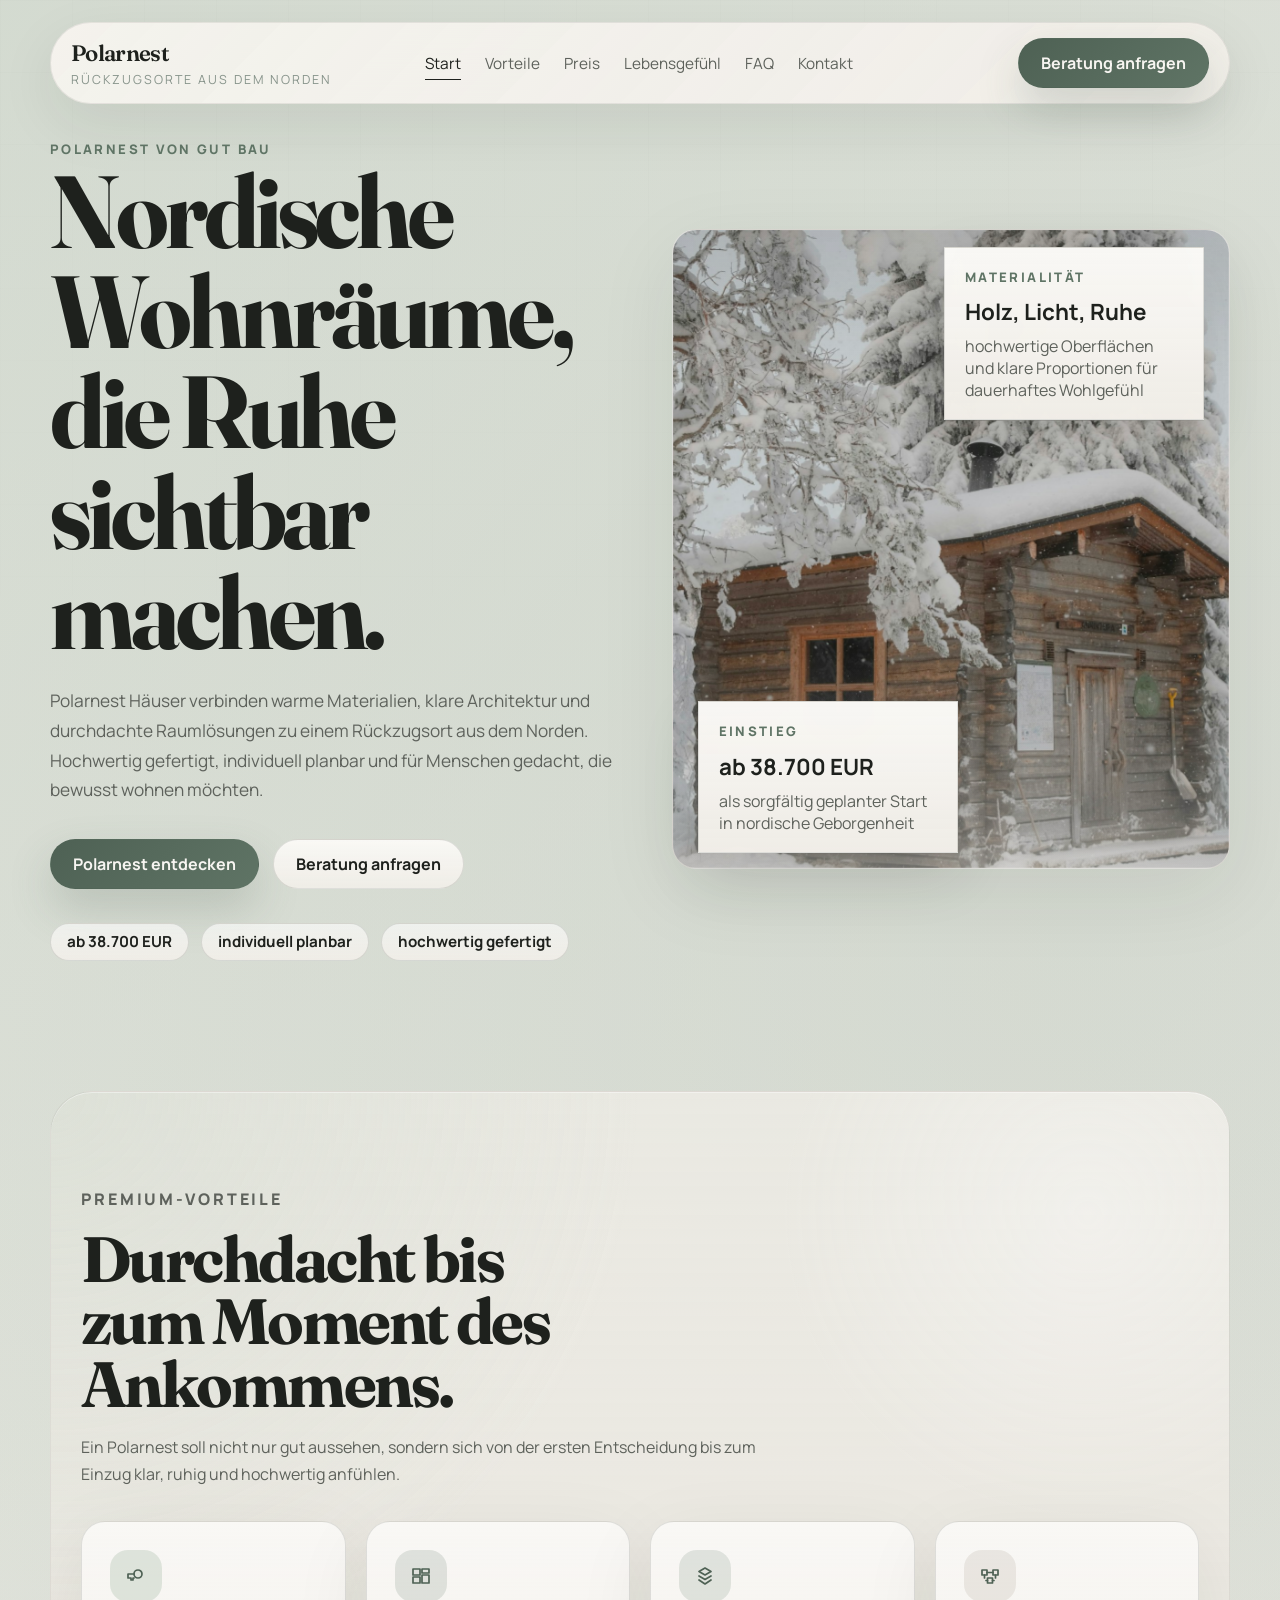
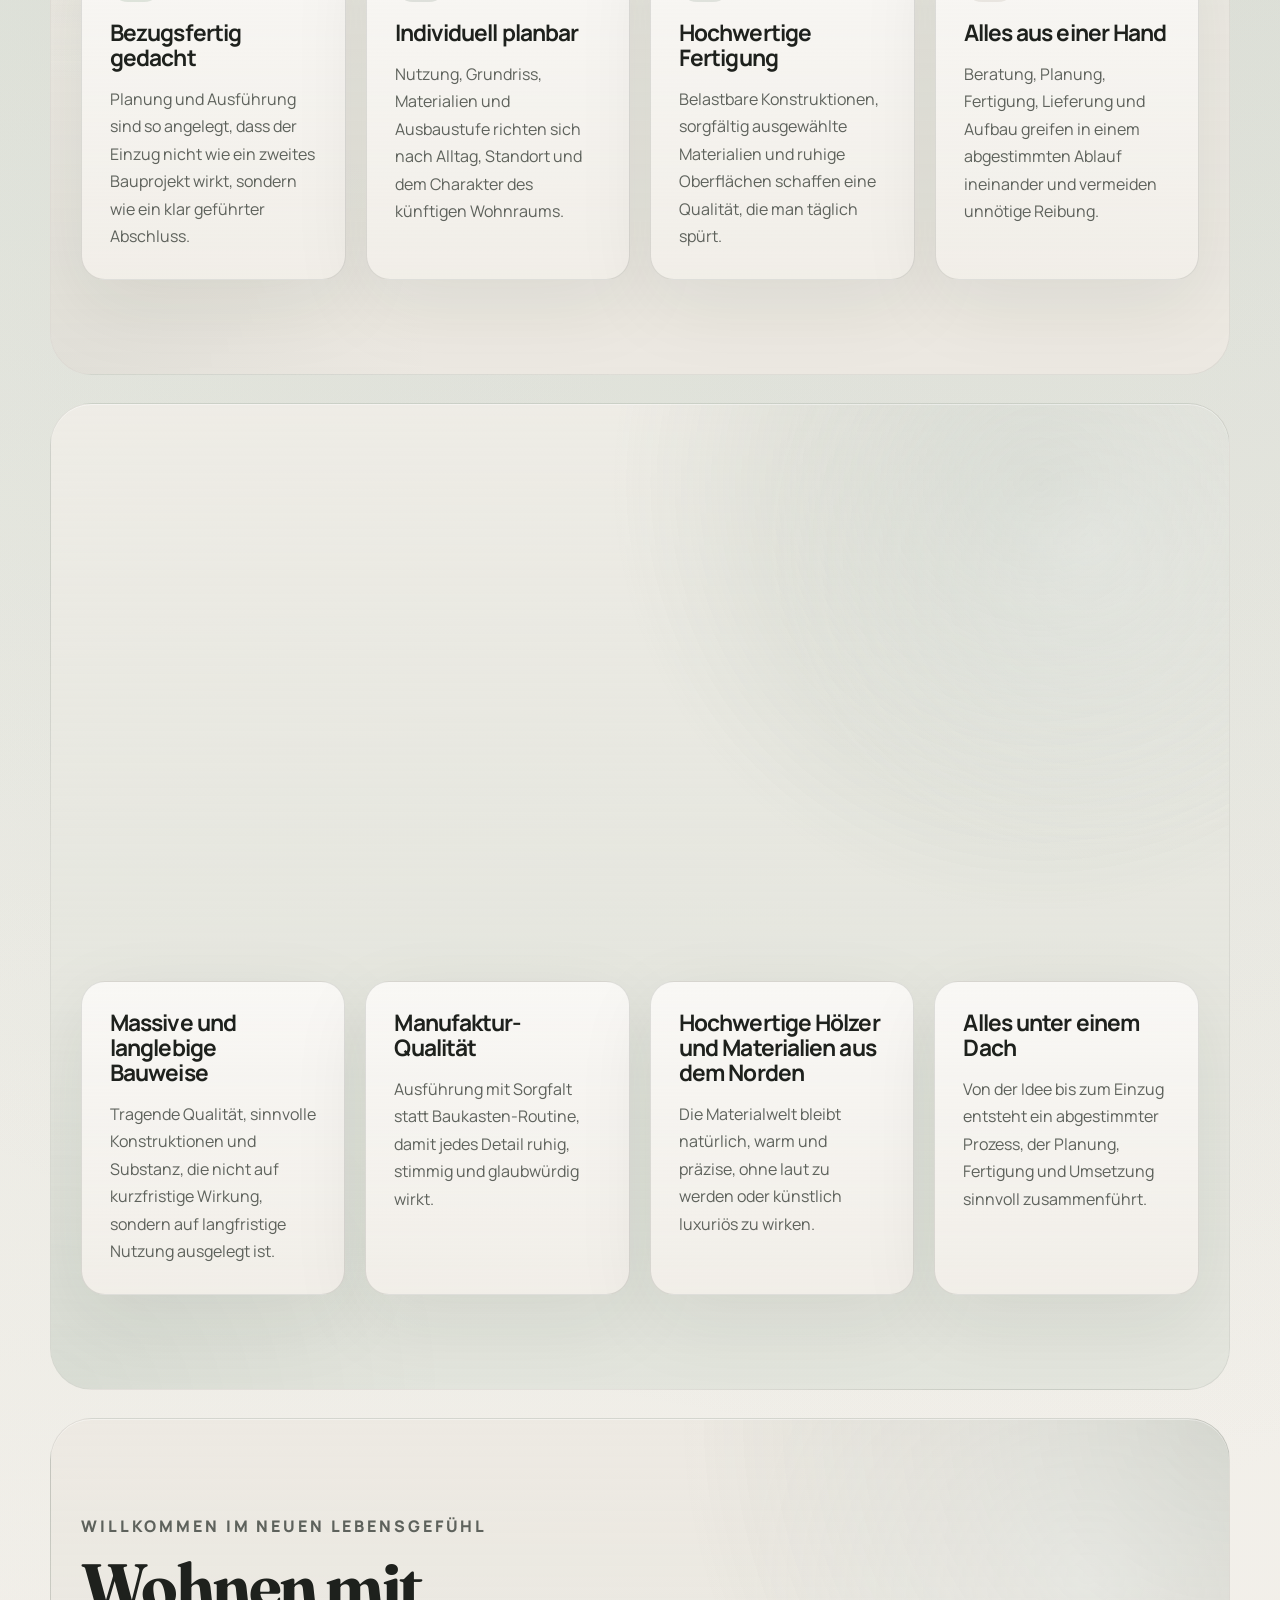
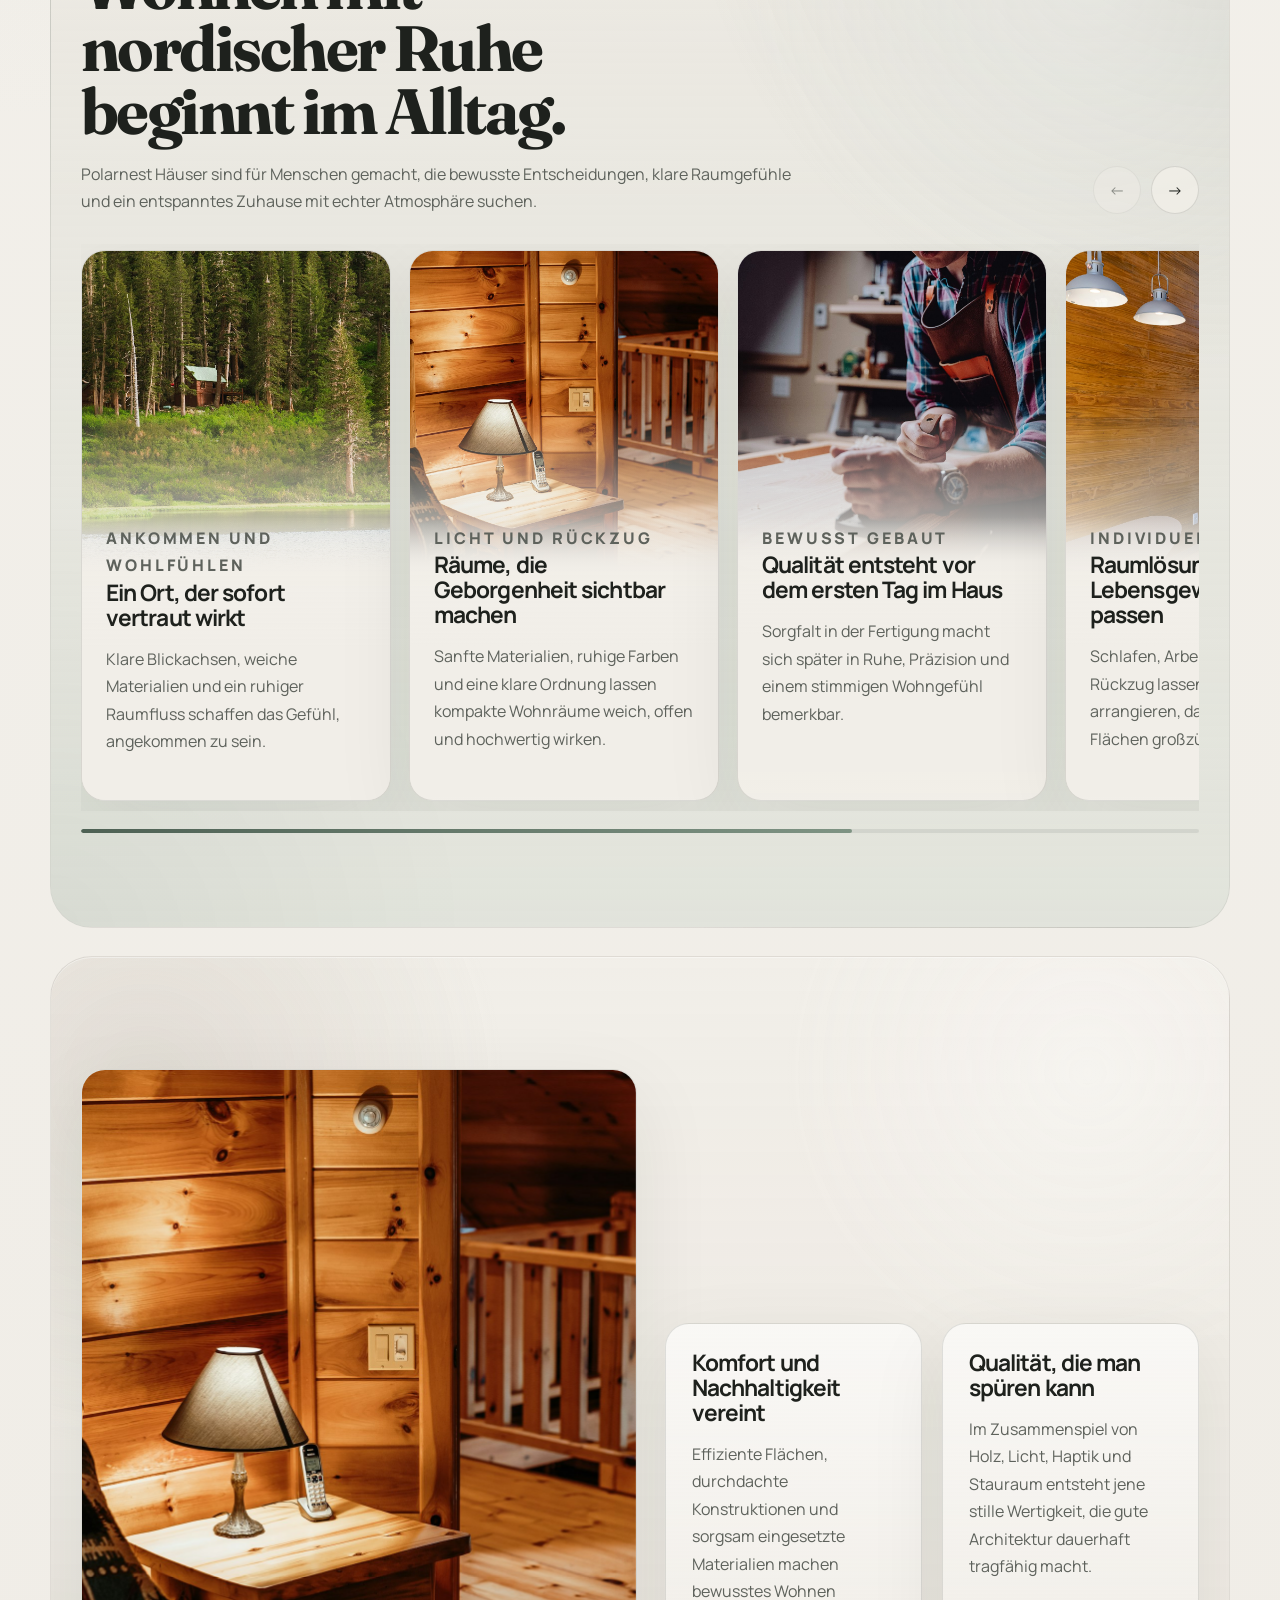
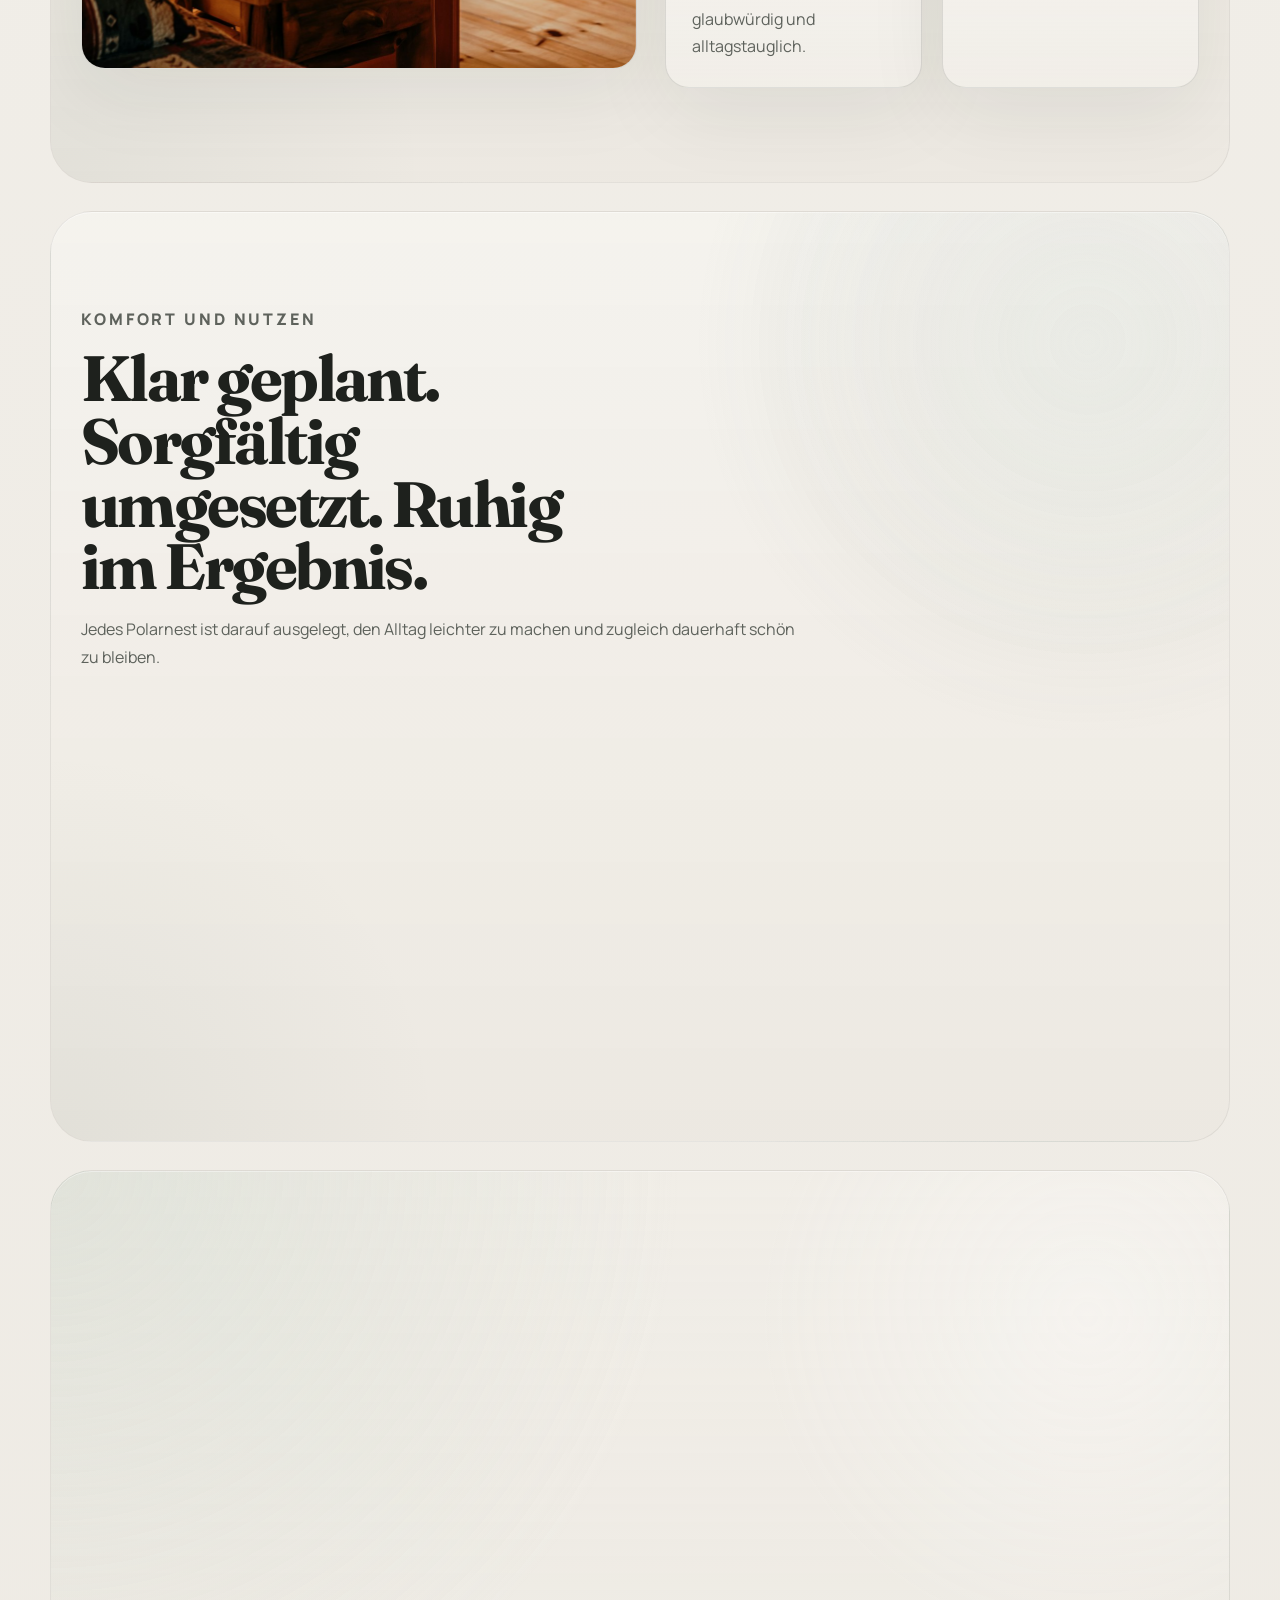
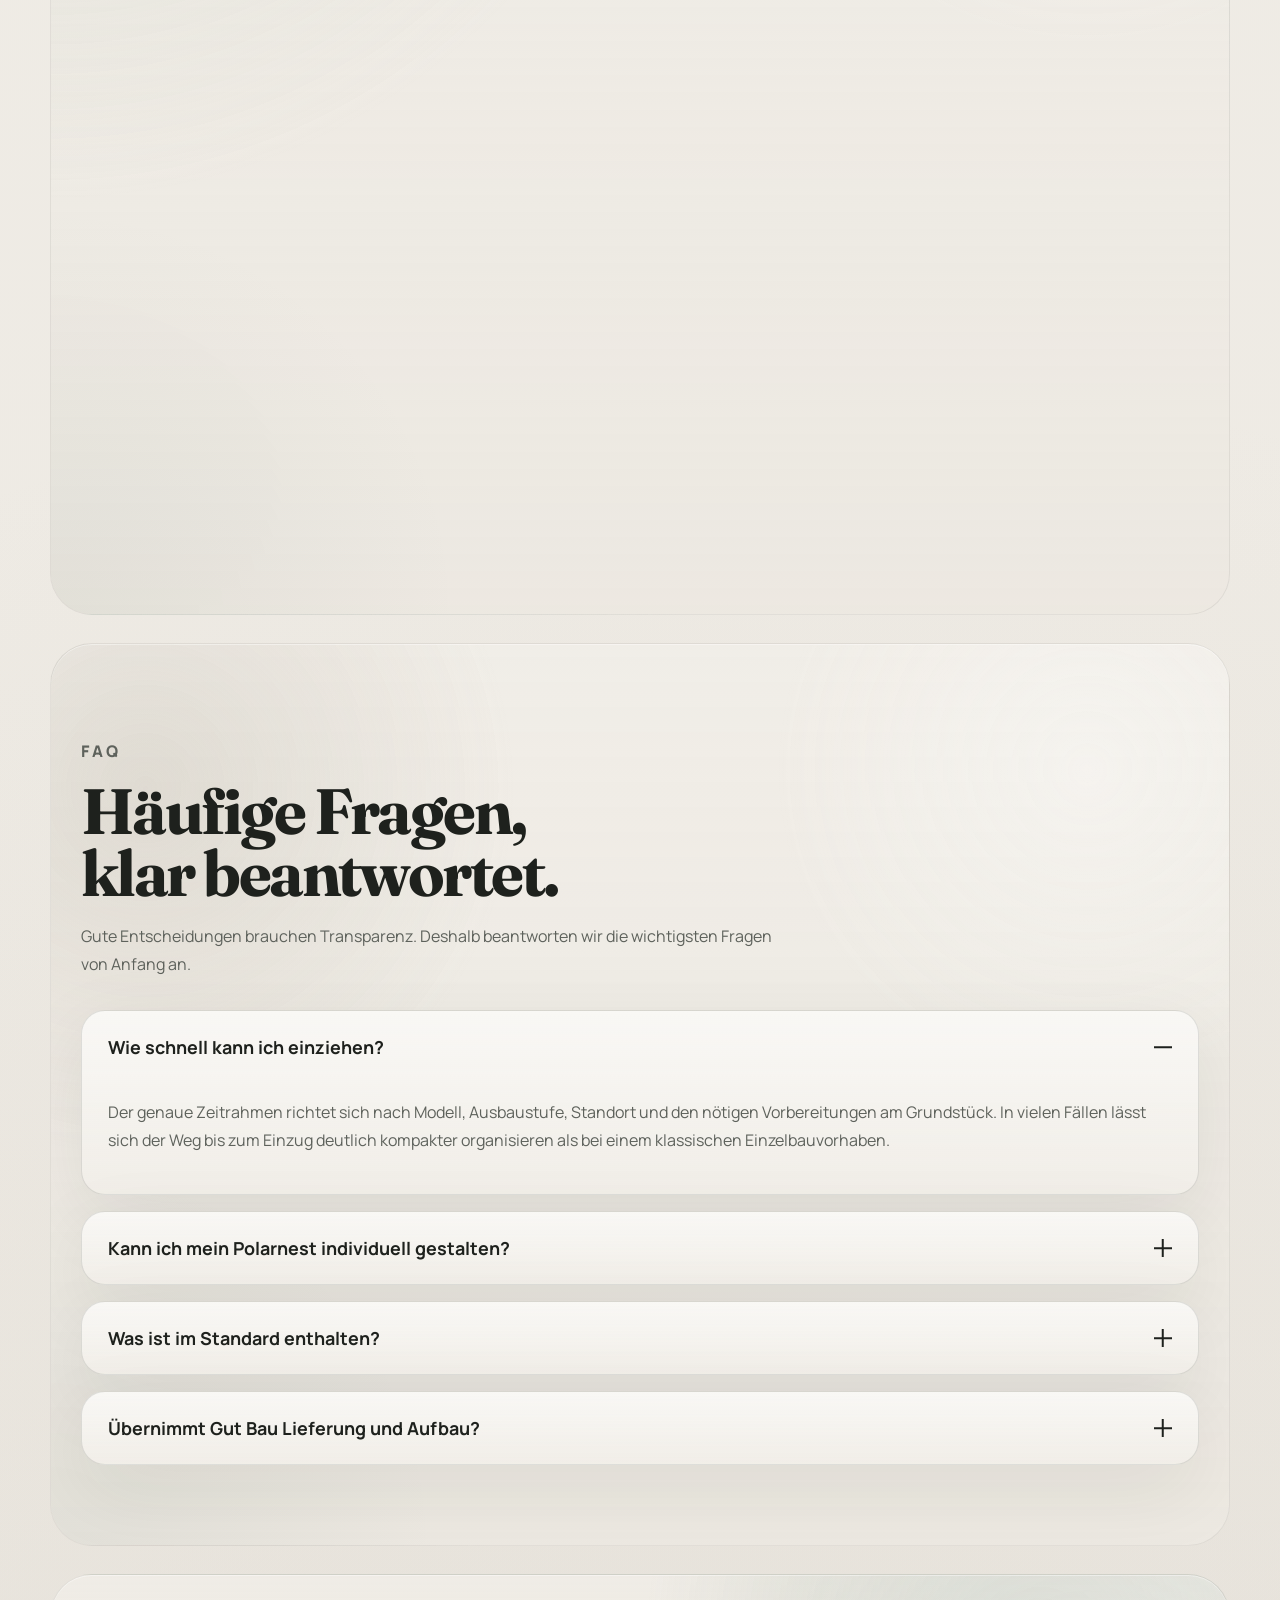
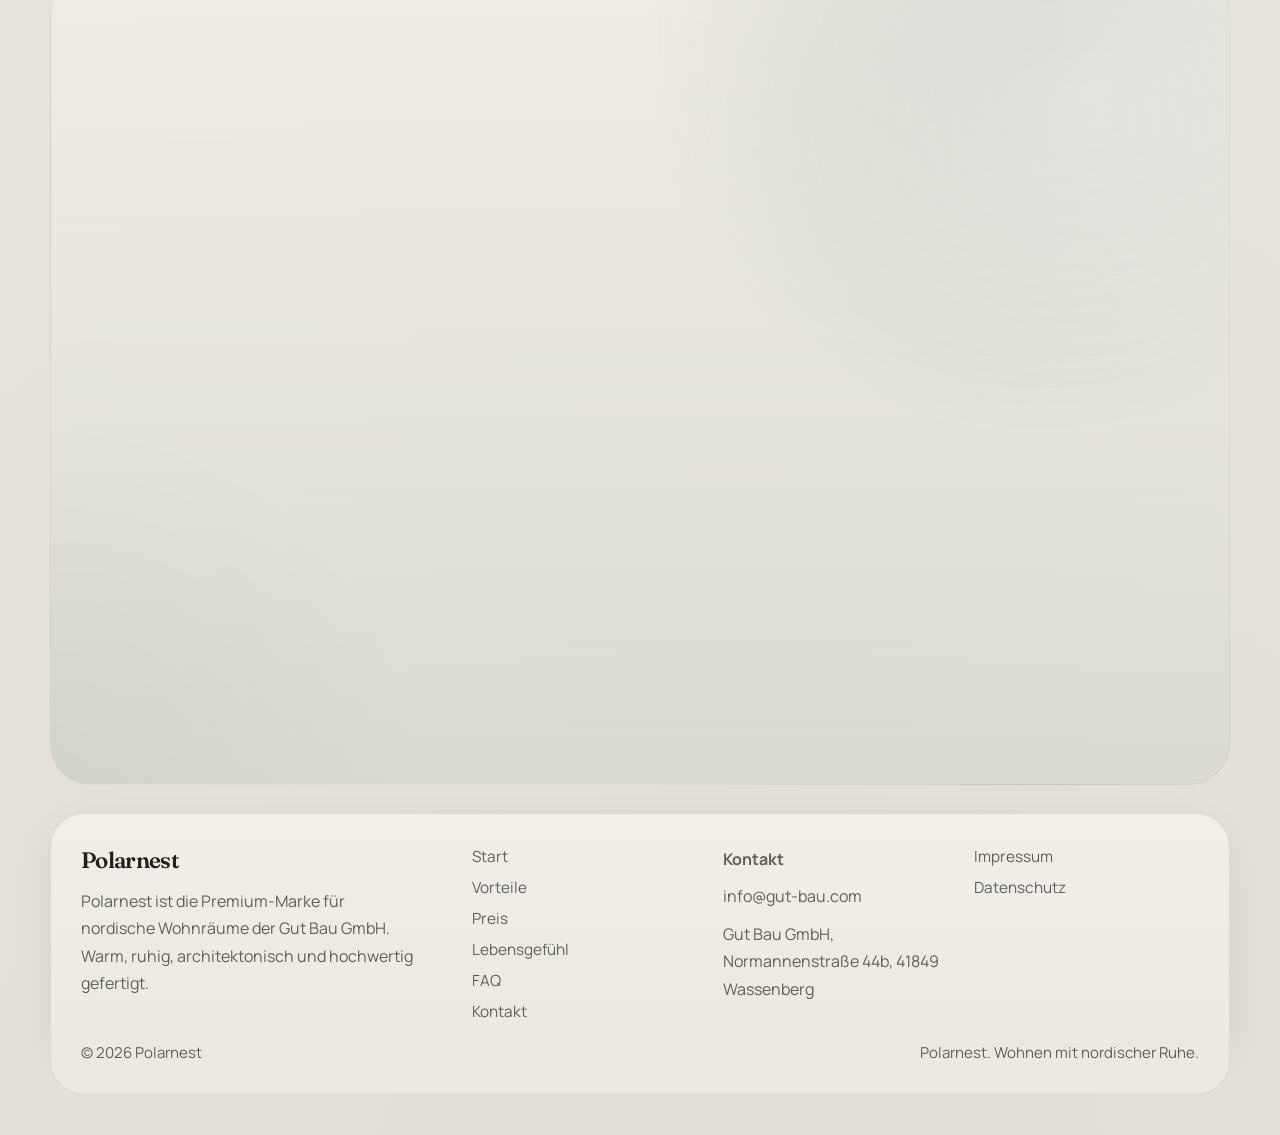
==== commit cf9b1ee2: "Polish premium layout and mobile navigation" ====
--- a/index.html
+++ b/index.html
@@ -6,23 +6,23 @@
     <title>Polarnest | Nordische Wohnräume mit Ruhe, Qualität und Charakter</title>
     <meta
       name="description"
-      content="Polarnest ist die Premium-Marke fuer individuell planbare nordische Wohnraeume von Gut Bau. Entdecke hochwertige Polarnest Haeuser ab 38.700 Euro."
+      content="Polarnest ist die Premium-Marke für individuell planbare nordische Wohnräume von Gut Bau. Entdecke hochwertige Polarnest Häuser ab 38.700 Euro."
     />
     <meta name="theme-color" content="#F5F3EE" />
     <meta property="og:locale" content="de_DE" />
     <meta property="og:type" content="website" />
-    <meta property="og:title" content="Polarnest | Nordische Wohnraeume mit Ruhe, Qualitaet und Charakter" />
+    <meta property="og:title" content="Polarnest | Nordische Wohnräume mit Ruhe, Qualität und Charakter" />
     <meta
       property="og:description"
-      content="Kompakte Premiumhaeuser aus dem Norden. Hochwertig gefertigt, individuell planbar und mit nordischer Geborgenheit gestaltet."
+      content="Kompakte Premiumhäuser aus dem Norden. Hochwertig gefertigt, individuell planbar und mit nordischer Geborgenheit gestaltet."
     />
     <meta property="og:url" content="https://polarnest.vercel.app/" />
     <meta property="og:image" content="https://polarnest.vercel.app/assets/images/hero-exterior.jpg" />
     <meta name="twitter:card" content="summary_large_image" />
-    <meta name="twitter:title" content="Polarnest | Nordische Wohnraeume mit Ruhe, Qualitaet und Charakter" />
+    <meta name="twitter:title" content="Polarnest | Nordische Wohnräume mit Ruhe, Qualität und Charakter" />
     <meta
       name="twitter:description"
-      content="Polarnest Haeuser vereinen nordische Ruhe, hochwertige Fertigung und durchdachte Raumloesungen."
+      content="Polarnest Häuser vereinen nordische Ruhe, hochwertige Fertigung und durchdachte Raumlösungen."
     />
     <meta name="twitter:image" content="https://polarnest.vercel.app/assets/images/hero-exterior.jpg" />
     <link rel="canonical" href="https://polarnest.vercel.app/" />
@@ -56,7 +56,7 @@
         },
         "address": {
           "@type": "PostalAddress",
-          "streetAddress": "Normannenstrasse 44b",
+          "streetAddress": "Normannenstraße 44b",
           "postalCode": "41849",
           "addressLocality": "Wassenberg",
           "addressCountry": "DE"
@@ -71,7 +71,7 @@
       <div class="topbar">
         <a class="brand" href="index.html" aria-label="Polarnest Startseite">
           <span class="brand__wordmark">Polarnest</span>
-          <span class="brand__subline">Rueckzugsorte aus dem Norden</span>
+          <span class="brand__subline">Rückzugsorte aus dem Norden</span>
         </a>
 
         <button
@@ -81,7 +81,7 @@
           aria-controls="site-nav"
           data-nav-toggle
         >
-          <span class="nav-toggle__label">Menue</span>
+          <span class="nav-toggle__label sr-only">Navigation öffnen</span>
           <span class="nav-toggle__icon" aria-hidden="true">
             <span></span>
             <span></span>
@@ -93,7 +93,7 @@
           <a href="#hero" data-nav-link>Start</a>
           <a href="#vorteile" data-nav-link>Vorteile</a>
           <a href="#preis" data-nav-link>Preis</a>
-          <a href="#leben" data-nav-link>Lebensgefuehl</a>
+          <a href="#leben" data-nav-link>Lebensgefühl</a>
           <a href="#faq" data-nav-link>FAQ</a>
           <a href="#kontakt" data-nav-link>Kontakt</a>
         </nav>
@@ -106,12 +106,12 @@
       <section class="section hero" id="hero" aria-labelledby="hero-title">
         <div class="hero__content reveal">
           <p class="eyebrow">Polarnest von Gut Bau</p>
-          <h1 id="hero-title">Nordische Wohnraeume, die Ruhe sichtbar machen.</h1>
+          <h1 id="hero-title">Nordische Wohnräume, die Ruhe sichtbar machen.</h1>
           <p class="hero__lead">
-            Polarnest Haeuser verbinden warme Materialien, klare Architektur und
-            durchdachte Raumloesungen zu einem Rueckzugsort aus dem Norden.
-            Hochwertig gefertigt, individuell planbar und fuer Menschen gedacht,
-            die bewusst wohnen moechten.
+            Polarnest Häuser verbinden warme Materialien, klare Architektur und
+            durchdachte Raumlösungen zu einem Rückzugsort aus dem Norden.
+            Hochwertig gefertigt, individuell planbar und für Menschen gedacht,
+            die bewusst wohnen möchten.
           </p>
 
           <div class="hero__actions">
@@ -137,17 +137,19 @@
             />
           </figure>
 
-          <article class="hero-floating hero-floating--price surface-card">
-            <p class="hero-floating__label">Einstieg</p>
-            <strong>ab 38.700 EUR</strong>
-            <span>als sorgfaeltig geplanter Start in nordische Geborgenheit</span>
-          </article>
-
-          <article class="hero-floating hero-floating--detail surface-card">
-            <p class="hero-floating__label">Materialitaet</p>
-            <strong>Holz, Licht, Ruhe</strong>
-            <span>hochwertige Oberflaechen und klare Proportionen fuer dauerhaftes Wohlgefuehl</span>
-          </article>
+          <div class="hero__details">
+            <article class="hero-floating hero-floating--price surface-card">
+              <p class="hero-floating__label">Einstieg</p>
+              <strong>ab 38.700 EUR</strong>
+              <span>als sorgfältig geplanter Start in nordische Geborgenheit</span>
+            </article>
+
+            <article class="hero-floating hero-floating--detail surface-card">
+              <p class="hero-floating__label">Materialität</p>
+              <strong>Holz, Licht, Ruhe</strong>
+              <span>hochwertige Oberflächen und klare Proportionen für dauerhaftes Wohlgefühl</span>
+            </article>
+          </div>
         </div>
       </section>
 
@@ -159,7 +161,7 @@
           <p>
             Ein Polarnest soll nicht nur gut aussehen, sondern sich von der
             ersten Entscheidung bis zum Einzug klar, ruhig und hochwertig
-            anfuehlen.
+            anfühlen.
           </p>
         </div>
 
@@ -173,8 +175,8 @@
             </div>
             <h3>Bezugsfertig gedacht</h3>
             <p>
-              Planung und Ausfuehrung sind so angelegt, dass der Einzug nicht
-              wie ein zweites Bauprojekt wirkt, sondern wie ein klar gefuehrter
+              Planung und Ausführung sind so angelegt, dass der Einzug nicht
+              wie ein zweites Bauprojekt wirkt, sondern wie ein klar geführter
               Abschluss.
             </p>
           </article>
@@ -191,7 +193,7 @@
             <h3>Individuell planbar</h3>
             <p>
               Nutzung, Grundriss, Materialien und Ausbaustufe richten sich nach
-              Alltag, Standort und dem Charakter des kuenftigen Wohnraums.
+              Alltag, Standort und dem Charakter des künftigen Wohnraums.
             </p>
           </article>
 
@@ -205,9 +207,9 @@
             </div>
             <h3>Hochwertige Fertigung</h3>
             <p>
-              Belastbare Konstruktionen, sorgfaeltig ausgewaehlte Materialien
-              und ruhige Oberflaechen schaffen eine Qualitaet, die man taeglich
-              spuert.
+              Belastbare Konstruktionen, sorgfältig ausgewählte Materialien
+              und ruhige Oberflächen schaffen eine Qualität, die man täglich
+              spürt.
             </p>
           </article>
 
@@ -227,7 +229,7 @@
             <h3>Alles aus einer Hand</h3>
             <p>
               Beratung, Planung, Fertigung, Lieferung und Aufbau greifen in
-              einem abgestimmten Ablauf ineinander und vermeiden unnoetige Reibung.
+              einem abgestimmten Ablauf ineinander und vermeiden unnötige Reibung.
             </p>
           </article>
         </div>
@@ -236,16 +238,16 @@
       <section class="section section--panel section--tone-sage" id="preis" aria-labelledby="price-title">
         <div class="pricing-layout">
           <div class="pricing-copy reveal">
-            <p class="eyebrow">Preis und Qualitaet</p>
+            <p class="eyebrow">Preis und Qualität</p>
             <h2 id="price-title">Ein guter Einstieg beginnt mit Haltung, Material und Ruhe.</h2>
             <p>
-              Dieser Einstieg steht nicht fuer schnelle Massenware, sondern fuer
+              Dieser Einstieg steht nicht für schnelle Massenware, sondern für
               einen klar komponierten nordischen Wohnraum mit Haltung. Je nach
-              Modell, Ausbaustufe und Standort wird daraus eine Loesung, die
-              sorgfaeltig auf Leben, Nutzung und Budget abgestimmt ist.
+              Modell, Ausbaustufe und Standort wird daraus eine Lösung, die
+              sorgfältig auf Leben, Nutzung und Budget abgestimmt ist.
             </p>
             <p class="pricing-note">
-              Der Preis ist als Orientierungswert fuer kompakte Modelle zu
+              Der Preis ist als Orientierungswert für kompakte Modelle zu
               verstehen. Planung, Ausstattung und Standortbedingungen werden
               transparent gemeinsam definiert.
             </p>
@@ -261,25 +263,25 @@
             <article class="quality-card surface-card reveal">
               <h3>Massive und langlebige Bauweise</h3>
               <p>
-                Tragende Qualitaet, sinnvolle Konstruktionen und Substanz, die
+                Tragende Qualität, sinnvolle Konstruktionen und Substanz, die
                 nicht auf kurzfristige Wirkung, sondern auf langfristige Nutzung
                 ausgelegt ist.
               </p>
             </article>
 
             <article class="quality-card surface-card reveal delay-1">
-              <h3>Manufaktur-Qualitaet</h3>
+              <h3>Manufaktur-Qualität</h3>
               <p>
-                Ausfuehrung mit Sorgfalt statt Baukasten-Routine, damit jedes
-                Detail ruhig, stimmig und glaubwuerdig wirkt.
+                Ausführung mit Sorgfalt statt Baukasten-Routine, damit jedes
+                Detail ruhig, stimmig und glaubwürdig wirkt.
               </p>
             </article>
 
             <article class="quality-card surface-card reveal delay-2">
-              <h3>Hochwertige Hoelzer und Materialien aus dem Norden</h3>
+              <h3>Hochwertige Hölzer und Materialien aus dem Norden</h3>
               <p>
-                Die Materialwelt bleibt natuerlich, warm und praezise, ohne laut
-                zu werden oder kuenstlich luxurioes zu wirken.
+                Die Materialwelt bleibt natürlich, warm und präzise, ohne laut
+                zu werden oder künstlich luxuriös zu wirken.
               </p>
             </article>
 
@@ -287,7 +289,7 @@
               <h3>Alles unter einem Dach</h3>
               <p>
                 Von der Idee bis zum Einzug entsteht ein abgestimmter Prozess,
-                der Planung, Fertigung und Umsetzung sinnvoll zusammenfuehrt.
+                der Planung, Fertigung und Umsetzung sinnvoll zusammenführt.
               </p>
             </article>
           </div>
@@ -297,22 +299,22 @@
       <section class="section section--tone-forest" id="leben" aria-labelledby="lifestyle-title">
         <span class="anchor-fix" id="kollektion" aria-hidden="true"></span>
         <div class="section-heading reveal">
-          <p class="eyebrow">Willkommen im neuen Lebensgefuehl</p>
+          <p class="eyebrow">Willkommen im neuen Lebensgefühl</p>
           <h2 id="lifestyle-title">Wohnen mit nordischer Ruhe beginnt im Alltag.</h2>
           <p>
-            Polarnest Haeuser sind fuer Menschen gemacht, die bewusste
-            Entscheidungen, klare Raumgefuehle und ein entspanntes Zuhause mit
-            echter Atmosphaere suchen.
+            Polarnest Häuser sind für Menschen gemacht, die bewusste
+            Entscheidungen, klare Raumgefühle und ein entspanntes Zuhause mit
+            echter Atmosphäre suchen.
           </p>
         </div>
 
         <div class="slider-shell reveal" data-slider>
           <div class="slider-header">
-            <div class="slider-controls" role="group" aria-label="Lebensgefuehl Navigation">
+            <div class="slider-controls" role="group" aria-label="Lebensgefühl Navigation">
               <button class="slider-button" type="button" data-slider-prev aria-label="Vorherige Karte">
                 <span aria-hidden="true">&larr;</span>
               </button>
-              <button class="slider-button" type="button" data-slider-next aria-label="Naechste Karte">
+              <button class="slider-button" type="button" data-slider-next aria-label="Nächste Karte">
                 <span aria-hidden="true">&rarr;</span>
               </button>
             </div>
@@ -330,11 +332,11 @@
                 />
               </figure>
               <div class="lifestyle-card__body">
-                <p class="card-kicker">Ankommen und wohlfuehlen</p>
+                <p class="card-kicker">Ankommen und wohlfühlen</p>
                 <h3>Ein Ort, der sofort vertraut wirkt</h3>
                 <p>
                   Klare Blickachsen, weiche Materialien und ein ruhiger
-                  Raumfluss schaffen das Gefuehl, angekommen zu sein.
+                  Raumfluss schaffen das Gefühl, angekommen zu sein.
                 </p>
               </div>
             </article>
@@ -350,11 +352,11 @@
                 />
               </figure>
               <div class="lifestyle-card__body">
-                <p class="card-kicker">Licht und Rueckzug</p>
-                <h3>Raeume, die Geborgenheit sichtbar machen</h3>
+                <p class="card-kicker">Licht und Rückzug</p>
+                <h3>Räume, die Geborgenheit sichtbar machen</h3>
                 <p>
                   Sanfte Materialien, ruhige Farben und eine klare Ordnung
-                  lassen kompakte Wohnraeume weich, offen und hochwertig wirken.
+                  lassen kompakte Wohnräume weich, offen und hochwertig wirken.
                 </p>
               </div>
             </article>
@@ -371,10 +373,10 @@
               </figure>
               <div class="lifestyle-card__body">
                 <p class="card-kicker">Bewusst gebaut</p>
-                <h3>Qualitaet entsteht vor dem ersten Tag im Haus</h3>
+                <h3>Qualität entsteht vor dem ersten Tag im Haus</h3>
                 <p>
-                  Sorgfalt in der Fertigung macht sich spaeter in Ruhe,
-                  Praezision und einem stimmigen Wohngefuehl bemerkbar.
+                  Sorgfalt in der Fertigung macht sich später in Ruhe,
+                  Präzision und einem stimmigen Wohngefühl bemerkbar.
                 </p>
               </div>
             </article>
@@ -391,10 +393,10 @@
               </figure>
               <div class="lifestyle-card__body">
                 <p class="card-kicker">Individuell planbar</p>
-                <h3>Raumloesungen, die zu Lebensgewohnheiten passen</h3>
+                <h3>Raumlösungen, die zu Lebensgewohnheiten passen</h3>
                 <p>
-                  Schlafen, Arbeiten, Kochen und Rueckzug lassen sich so
-                  arrangieren, dass kompakte Flaechen grosszuegig wirken.
+                  Schlafen, Arbeiten, Kochen und Rückzug lassen sich so
+                  arrangieren, dass kompakte Flächen großzügig wirken.
                 </p>
               </div>
             </article>
@@ -411,9 +413,9 @@
               </figure>
               <div class="lifestyle-card__body">
                 <p class="card-kicker">Effizient wohnen</p>
-                <h3>Weniger Ueberfluss, mehr Alltag mit Leichtigkeit</h3>
+                <h3>Weniger Überfluss, mehr Alltag mit Leichtigkeit</h3>
                 <p>
-                  Durchdachte Funktionen, kluge Stauraeume und warme Details
+                  Durchdachte Funktionen, kluge Stauräume und warme Details
                   schaffen nordische Geborgenheit ohne Ballast.
                 </p>
               </div>
@@ -442,10 +444,10 @@
         <div class="showcase-copy">
           <div class="section-heading reveal">
             <p class="eyebrow">Komfort mit Haltung</p>
-            <h2 id="quality-title">Qualitaet, die nicht laut werden muss.</h2>
+            <h2 id="quality-title">Qualität, die nicht laut werden muss.</h2>
             <p>
               Ein Polarnest verbindet Komfort, Materialruhe und intelligente
-              Planung zu einem Wohngefuehl, das wertig wirkt, ohne je aufgesetzt
+              Planung zu einem Wohngefühl, das wertig wirkt, ohne je aufgesetzt
               zu sein.
             </p>
           </div>
@@ -454,17 +456,17 @@
             <article class="showcase-card surface-card reveal delay-1">
               <h3>Komfort und Nachhaltigkeit vereint</h3>
               <p>
-                Effiziente Flaechen, durchdachte Konstruktionen und sorgsam
-                eingesetzte Materialien machen bewusstes Wohnen glaubwuerdig und
+                Effiziente Flächen, durchdachte Konstruktionen und sorgsam
+                eingesetzte Materialien machen bewusstes Wohnen glaubwürdig und
                 alltagstauglich.
               </p>
             </article>
 
             <article class="showcase-card surface-card reveal delay-2">
-              <h3>Qualitaet, die man spueren kann</h3>
+              <h3>Qualität, die man spüren kann</h3>
               <p>
                 Im Zusammenspiel von Holz, Licht, Haptik und Stauraum entsteht
-                jene stille Wertigkeit, die gute Architektur dauerhaft tragfaehig macht.
+                jene stille Wertigkeit, die gute Architektur dauerhaft tragfähig macht.
               </p>
             </article>
           </div>
@@ -475,10 +477,10 @@
         <span class="anchor-fix" id="prozess" aria-hidden="true"></span>
         <div class="section-heading reveal">
           <p class="eyebrow">Komfort und Nutzen</p>
-          <h2 id="comfort-title">Klar geplant. Sorgfaeltig umgesetzt. Ruhig im Ergebnis.</h2>
+          <h2 id="comfort-title">Klar geplant. Sorgfältig umgesetzt. Ruhig im Ergebnis.</h2>
           <p>
             Jedes Polarnest ist darauf ausgelegt, den Alltag leichter zu machen
-            und zugleich dauerhaft schoen zu bleiben.
+            und zugleich dauerhaft schön zu bleiben.
           </p>
         </div>
 
@@ -487,16 +489,16 @@
             <p class="card-kicker">Bezugsfertig</p>
             <h3>Vom Konzept bis zum Einzug begleitet</h3>
             <p>
-              Ein klarer Projektablauf hilft dabei, Entscheidungen frueh zu
-              ordnen und den Weg zum fertigen Wohnraum verlaesslich zu steuern.
+              Ein klarer Projektablauf hilft dabei, Entscheidungen früh zu
+              ordnen und den Weg zum fertigen Wohnraum verlässlich zu steuern.
             </p>
           </article>
 
           <article class="comfort-card surface-card reveal delay-1">
             <p class="card-kicker">Flexible Grundrisse</p>
-            <h3>Flaeche, die auf Nutzung reagiert</h3>
-            <p>
-              Familienzeit, Rueckzug, Arbeiten oder Gastnutzung werden in einem
+            <h3>Fläche, die auf Nutzung reagiert</h3>
+            <p>
+              Familienzeit, Rückzug, Arbeiten oder Gastnutzung werden in einem
               kompakten, intelligent gegliederten Raumkonzept zusammengebracht.
             </p>
           </article>
@@ -506,7 +508,7 @@
             <h3>Koordiniert statt improvisiert</h3>
             <p>
               Gut Bau begleitet die Umsetzung mit Blick auf Zeit, Ablauforganisation
-              und den sauberen Uebergang vom Werk zum Standort.
+              und den sauberen Übergang vom Werk zum Standort.
             </p>
           </article>
 
@@ -514,8 +516,8 @@
             <p class="card-kicker">Nachhaltig</p>
             <h3>Bewusst in Material und Nutzung</h3>
             <p>
-              Wertige Konstruktionen, natuerliche Oberflaechen und effiziente
-              Raumloesungen foerdern einen ressourcenbewussten Wohnansatz.
+              Wertige Konstruktionen, natürliche Oberflächen und effiziente
+              Raumlösungen fördern einen ressourcenbewussten Wohnansatz.
             </p>
           </article>
         </div>
@@ -527,7 +529,7 @@
           <h2 id="special-title">Drei Perspektiven auf nordische Geborgenheit.</h2>
           <p>
             Polarnest versteht Architektur nicht als laute Geste, sondern als
-            sorgfaeltige Verbindung aus Proportion, Material und Lebensnahe.
+            sorgfältige Verbindung aus Proportion, Material und Lebensnähe.
           </p>
         </div>
 
@@ -536,7 +538,7 @@
             <figure class="special-card__media">
               <img
                 src="assets/images/cabin-meadow.jpg"
-                alt="Kompaktes Holzhaus in heller, natuerlicher Landschaft."
+                alt="Kompaktes Holzhaus in heller, natürlicher Landschaft."
                 width="1600"
                 height="1200"
                 loading="lazy"
@@ -546,8 +548,8 @@
               <h3>Design mit Weitblick</h3>
               <p>
                 Proportionen, Fensterformate und Materialwechsel sind so
-                komponiert, dass ein Polarnest auch auf kleiner Flaeche ruhig,
-                wertig und selbstverstaendlich wirkt.
+                komponiert, dass ein Polarnest auch auf kleiner Fläche ruhig,
+                wertig und selbstverständlich wirkt.
               </p>
             </div>
           </article>
@@ -556,18 +558,18 @@
             <figure class="special-card__media">
               <img
                 src="assets/images/workshop-detail.jpg"
-                alt="Bearbeitung eines Holzelements mit handwerklicher Praezision."
+                alt="Bearbeitung eines Holzelements mit handwerklicher Präzision."
                 width="1600"
                 height="1200"
                 loading="lazy"
               />
             </figure>
             <div class="special-card__body">
-              <h3>Bauqualitaet, die haelt</h3>
+              <h3>Bauqualität, die hält</h3>
               <p>
-                Gute Ausfuehrung ist hier kein Zusatz, sondern Grundhaltung. Sie
+                Gute Ausführung ist hier kein Zusatz, sondern Grundhaltung. Sie
                 zeigt sich in Haptik, Passung, Belastbarkeit und einem
-                verlaesslichen Gesamtbild.
+                verlässlichen Gesamtbild.
               </p>
             </div>
           </article>
@@ -583,11 +585,11 @@
               />
             </figure>
             <div class="special-card__body">
-              <h3>Alltag, der leicht faellt</h3>
+              <h3>Alltag, der leicht fällt</h3>
               <p>
-                Stauraum, Wege, Rueckzugszonen und gemeinschaftliche Bereiche
+                Stauraum, Wege, Rückzugszonen und gemeinschaftliche Bereiche
                 werden so abgestimmt, dass aus Architektur ein gelassenes
-                Wohngefuehl entsteht.
+                Wohngefühl entsteht.
               </p>
             </div>
           </article>
@@ -597,7 +599,7 @@
       <section class="section section--faq section--tone-stone" id="faq" aria-labelledby="faq-title">
         <div class="section-heading reveal">
           <p class="eyebrow">FAQ</p>
-          <h2 id="faq-title">Haeufige Fragen, klar beantwortet.</h2>
+          <h2 id="faq-title">Häufige Fragen, klar beantwortet.</h2>
           <p>
             Gute Entscheidungen brauchen Transparenz. Deshalb beantworten wir
             die wichtigsten Fragen von Anfang an.
@@ -620,8 +622,8 @@
               <div class="accordion__panel-inner">
                 <p>
                   Der genaue Zeitrahmen richtet sich nach Modell, Ausbaustufe,
-                  Standort und den noetigen Vorbereitungen am Grundstueck. In
-                  vielen Faellen laesst sich der Weg bis zum Einzug deutlich
+                  Standort und den nötigen Vorbereitungen am Grundstück. In
+                  vielen Fällen lässt sich der Weg bis zum Einzug deutlich
                   kompakter organisieren als bei einem klassischen Einzelbauvorhaben.
                 </p>
               </div>
@@ -642,7 +644,7 @@
             <div class="accordion__panel" id="faq-panel-2" role="region" aria-labelledby="faq-trigger-2">
               <div class="accordion__panel-inner">
                 <p>
-                  Ja. Grundriss, Ausbaustufe, Materialitaet und Nutzungsschwerpunkte
+                  Ja. Grundriss, Ausbaustufe, Materialität und Nutzungsschwerpunkte
                   werden auf Ihren Alltag abgestimmt. So entsteht ein Polarnest
                   Haus, das nicht nach Standard aussieht, sondern zu Ihnen passt.
                 </p>
@@ -664,10 +666,10 @@
             <div class="accordion__panel" id="faq-panel-3" role="region" aria-labelledby="faq-trigger-3">
               <div class="accordion__panel-inner">
                 <p>
-                  Zum Standard gehoeren die abgestimmte Gebaeudehuelle, die
-                  definierte Grundausstattung sowie die fuer das jeweilige Modell
-                  vorgesehene Innenraumloesung. Welche Details enthalten sind,
-                  wird vor der Beauftragung transparent und verbindlich geklaert.
+                  Zum Standard gehören die abgestimmte Gebäudehülle, die
+                  definierte Grundausstattung sowie die für das jeweilige Modell
+                  vorgesehene Innenraumlösung. Welche Details enthalten sind,
+                  wird vor der Beauftragung transparent und verbindlich geklärt.
                 </p>
               </div>
             </div>
@@ -681,15 +683,15 @@
               aria-expanded="false"
               aria-controls="faq-panel-4"
             >
-              <span>Uebernimmt Gut Bau Lieferung und Aufbau?</span>
+              <span>Übernimmt Gut Bau Lieferung und Aufbau?</span>
               <span class="accordion__icon" aria-hidden="true"></span>
             </button>
             <div class="accordion__panel" id="faq-panel-4" role="region" aria-labelledby="faq-trigger-4">
               <div class="accordion__panel-inner">
                 <p>
                   Ja. Gut Bau begleitet Lieferung und Aufbau im Rahmen des
-                  abgestimmten Leistungsumfangs und sorgt fuer einen koordinierten
-                  Uebergang von der Fertigung zum Standort.
+                  abgestimmten Leistungsumfangs und sorgt für einen koordinierten
+                  Übergang von der Fertigung zum Standort.
                 </p>
               </div>
             </div>
@@ -705,7 +707,7 @@
             <p>
               Wir planen mit Ihnen einen Wohnraum, der zu Alltag, Budget und
               Standort passt. Ruhig, klar und mit dem Anspruch, dass am Ende
-              nicht nur ein Haus entsteht, sondern ein glaubwuerdiger Ort zum
+              nicht nur ein Haus entsteht, sondern ein glaubwürdiger Ort zum
               Ankommen.
             </p>
 
@@ -716,8 +718,8 @@
               </article>
 
               <article class="contact-point surface-card">
-                <h3>Rechtlicher Traeger</h3>
-                <p>Gut Bau GmbH, Normannenstrasse 44b, 41849 Wassenberg</p>
+                <h3>Rechtlicher Träger</h3>
+                <p>Gut Bau GmbH, Normannenstraße 44b, 41849 Wassenberg</p>
               </article>
             </div>
           </div>
@@ -766,7 +768,7 @@
               <div class="gf-field">
                 <label class="gf-label" for="contact-topic">Thema</label>
                 <select id="contact-topic" name="Thema" class="gf-input gf-select" required>
-                  <option value="" selected disabled>Auswaehlen..</option>
+                  <option value="" selected disabled>Auswählen...</option>
                   <option value="Erstberatung">Erstberatung</option>
                   <option value="Entwurf und Planung">Entwurf und Planung</option>
                   <option value="Modell und Ausstattung">Modell und Ausstattung</option>
@@ -793,7 +795,7 @@
                 id="contact-message"
                 name="Nachricht"
                 class="gf-input gf-textarea"
-                placeholder="Erzaehlen Sie kurz, wie Sie Ihr Polarnest nutzen moechten."
+                placeholder="Erzählen Sie kurz, wie Sie Ihr Polarnest nutzen möchten."
                 rows="5"
                 required
               ></textarea>
@@ -801,8 +803,8 @@
 
             <div class="gf-consent">
               <input id="contact-agree" name="Einwilligung" type="checkbox" value="Ja" required />
-              <label for="contact-agree">Ich stimme der Verarbeitung meiner Daten gemaess der</label>
-              <a class="gf-privacy" href="datenschutz.html" target="_blank" rel="noopener">Datenschutzerklaerung</a>
+              <label for="contact-agree">Ich stimme der Verarbeitung meiner Daten gemäß der</label>
+              <a class="gf-privacy" href="datenschutz.html" target="_blank" rel="noopener">Datenschutzerklärung</a>
               <span>zu.</span>
             </div>
 
@@ -810,8 +812,8 @@
 
             <p class="form-note">
               Ihre Anfrage wird direkt an <a href="mailto:info@gut-bau.com">info@gut-bau.com</a>
-              uebermittelt. Falls FormSubmit fuer diese Empfaengeradresse noch nicht aktiviert wurde,
-              fordert der Dienst beim ersten Versand einmalig eine Bestaetigung an.
+              übermittelt. Falls FormSubmit für diese Empfängeradresse noch nicht aktiviert wurde,
+              fordert der Dienst beim ersten Versand einmalig eine Bestätigung an.
             </p>
 
             <div class="gf-toast" data-form-status aria-live="polite" aria-atomic="true"></div>
@@ -825,7 +827,7 @@
         <div>
           <a class="brand brand--footer" href="index.html">Polarnest</a>
           <p class="footer-copy">
-            Polarnest ist die Premium-Marke fuer nordische Wohnraeume der Gut Bau GmbH.
+            Polarnest ist die Premium-Marke für nordische Wohnräume der Gut Bau GmbH.
             Warm, ruhig, architektonisch und hochwertig gefertigt.
           </p>
         </div>
@@ -834,7 +836,7 @@
           <a href="#hero">Start</a>
           <a href="#vorteile">Vorteile</a>
           <a href="#preis">Preis</a>
-          <a href="#leben">Lebensgefuehl</a>
+          <a href="#leben">Lebensgefühl</a>
           <a href="#faq">FAQ</a>
           <a href="#kontakt">Kontakt</a>
         </nav>
@@ -842,7 +844,7 @@
         <div class="footer-contact">
           <p><strong>Kontakt</strong></p>
           <p><a href="mailto:info@gut-bau.com">info@gut-bau.com</a></p>
-          <p>Gut Bau GmbH, Normannenstrasse 44b, 41849 Wassenberg</p>
+          <p>Gut Bau GmbH, Normannenstraße 44b, 41849 Wassenberg</p>
         </div>
 
         <div class="footer-legal">
--- a/styles.css
+++ b/styles.css
@@ -14,6 +14,7 @@
   --border-strong: rgba(78, 97, 84, 0.18);
   --shadow: 0 24px 80px rgba(30, 33, 29, 0.08);
   --shadow-soft: 0 14px 40px rgba(30, 33, 29, 0.06);
+  --shadow-elevated: 0 34px 110px rgba(30, 33, 29, 0.12);
   --radius-xs: 14px;
   --radius-sm: 18px;
   --radius-md: 24px;
@@ -37,8 +38,9 @@
   color: var(--text);
   font-family: "Manrope", sans-serif;
   background:
-    radial-gradient(circle at top left, rgba(201, 211, 199, 0.6), transparent 34%),
-    radial-gradient(circle at 88% 12%, rgba(185, 177, 164, 0.24), transparent 26%),
+    radial-gradient(circle at top left, rgba(201, 211, 199, 0.7), transparent 36%),
+    radial-gradient(circle at 84% 10%, rgba(95, 116, 101, 0.16), transparent 26%),
+    radial-gradient(circle at 58% 100%, rgba(185, 177, 164, 0.22), transparent 26%),
     linear-gradient(180deg, var(--bg) 0%, var(--bg-soft) 100%);
   min-height: 100vh;
 }
@@ -48,10 +50,10 @@
   position: fixed;
   inset: 0;
   background:
-    linear-gradient(rgba(30, 33, 29, 0.03) 1px, transparent 1px),
-    linear-gradient(90deg, rgba(30, 33, 29, 0.03) 1px, transparent 1px);
+    linear-gradient(rgba(30, 33, 29, 0.024) 1px, transparent 1px),
+    linear-gradient(90deg, rgba(30, 33, 29, 0.024) 1px, transparent 1px);
   background-size: 72px 72px;
-  mask-image: linear-gradient(180deg, rgba(0, 0, 0, 0.36), transparent 90%);
+  mask-image: linear-gradient(180deg, rgba(0, 0, 0, 0.34), transparent 88%);
   pointer-events: none;
   z-index: 0;
 }
@@ -72,8 +74,10 @@
 
 button,
 input,
-textarea {
+textarea,
+select {
   font: inherit;
+  -webkit-tap-highlight-color: transparent;
 }
 
 button {
@@ -88,6 +92,10 @@
 
 .js body {
   overflow-x: hidden;
+}
+
+body.nav-open {
+  overflow: hidden;
 }
 
 .skip-link {
@@ -115,21 +123,23 @@
 }
 
 .site-header {
-  padding-top: 20px;
+  padding-top: 22px;
 }
 
 .topbar {
   width: var(--container);
   margin: 0 auto;
-  padding: 14px 18px;
+  padding: 15px 20px;
   display: flex;
   align-items: center;
   gap: 22px;
-  border: 1px solid var(--border);
+  border: 1px solid rgba(30, 33, 29, 0.08);
   border-radius: 999px;
   backdrop-filter: blur(18px);
-  background: rgba(245, 243, 238, 0.72);
-  box-shadow: var(--shadow-soft);
+  background:
+    linear-gradient(135deg, rgba(245, 243, 238, 0.86), rgba(241, 238, 232, 0.74)),
+    rgba(245, 243, 238, 0.72);
+  box-shadow: 0 20px 58px rgba(30, 33, 29, 0.08);
   position: sticky;
   top: 16px;
 }
@@ -149,7 +159,7 @@
 }
 
 .brand__subline {
-  color: var(--muted);
+  color: color-mix(in srgb, var(--green-deep) 68%, white);
   font-size: 0.78rem;
   letter-spacing: 0.16em;
   text-transform: uppercase;
@@ -239,7 +249,7 @@
 .button--primary {
   background: linear-gradient(135deg, var(--green-deep), var(--green));
   color: #f7f5f1;
-  box-shadow: 0 18px 38px rgba(78, 97, 84, 0.18);
+  box-shadow: 0 20px 44px rgba(78, 97, 84, 0.22);
 }
 
 .button--primary:hover,
@@ -248,7 +258,7 @@
 }
 
 .button--secondary {
-  background: rgba(241, 238, 232, 0.92);
+  background: linear-gradient(180deg, rgba(250, 249, 246, 0.96), rgba(241, 238, 232, 0.92));
   color: var(--text);
   border-color: var(--border);
 }
@@ -265,22 +275,22 @@
 .section {
   width: var(--container);
   margin: 0 auto;
-  padding: 88px 0;
+  padding: 94px 0;
 }
 
 main > .section + .section {
-  margin-top: 22px;
+  margin-top: 28px;
 }
 
 main > .hero + .section {
-  margin-top: 30px;
+  margin-top: 36px;
 }
 
 .section--panel {
   border-radius: 42px;
   padding-inline: 30px;
   background:
-    linear-gradient(180deg, rgba(241, 238, 232, 0.82), rgba(201, 211, 199, 0.28)),
+    linear-gradient(180deg, rgba(241, 238, 232, 0.88), rgba(201, 211, 199, 0.34)),
     rgba(241, 238, 232, 0.72);
 }
 
@@ -289,40 +299,70 @@
 .section--tone-forest,
 .section--tone-stone,
 .section--tone-warm {
+  position: relative;
+  isolation: isolate;
+  overflow: clip;
   border-radius: 42px;
   padding-inline: 30px;
-  border: 1px solid rgba(30, 33, 29, 0.06);
+  border: 1px solid rgba(30, 33, 29, 0.07);
   box-shadow: inset 0 1px 0 rgba(255, 255, 255, 0.4);
+}
+
+.section--panel,
+.section--tone-mist,
+.section--tone-sage,
+.section--tone-forest,
+.section--tone-stone,
+.section--tone-warm {
+  position: relative;
+  isolation: isolate;
+  overflow: clip;
+}
+
+.section--panel::before,
+.section--tone-mist::before,
+.section--tone-sage::before,
+.section--tone-forest::before,
+.section--tone-stone::before,
+.section--tone-warm::before {
+  content: "";
+  position: absolute;
+  inset: 0;
+  background:
+    radial-gradient(circle at 88% 14%, rgba(255, 255, 255, 0.34), transparent 24%),
+    radial-gradient(circle at 0% 100%, rgba(95, 116, 101, 0.08), transparent 26%);
+  pointer-events: none;
+  z-index: -1;
 }
 
 .section--tone-mist {
   background:
-    radial-gradient(circle at top left, rgba(201, 211, 199, 0.34), transparent 42%),
-    linear-gradient(180deg, rgba(241, 238, 232, 0.6), rgba(236, 232, 225, 0.9));
+    radial-gradient(circle at top left, rgba(201, 211, 199, 0.42), transparent 40%),
+    linear-gradient(180deg, rgba(241, 238, 232, 0.72), rgba(236, 232, 225, 0.96));
 }
 
 .section--tone-sage {
   background:
-    radial-gradient(circle at 84% 8%, rgba(126, 147, 131, 0.18), transparent 30%),
-    linear-gradient(180deg, rgba(241, 238, 232, 0.74), rgba(201, 211, 199, 0.26));
+    radial-gradient(circle at 84% 8%, rgba(126, 147, 131, 0.28), transparent 32%),
+    linear-gradient(180deg, rgba(241, 238, 232, 0.82), rgba(201, 211, 199, 0.34));
 }
 
 .section--tone-forest {
   background:
-    radial-gradient(circle at top right, rgba(95, 116, 101, 0.18), transparent 34%),
-    linear-gradient(180deg, rgba(236, 232, 225, 0.72), rgba(201, 211, 199, 0.34));
+    radial-gradient(circle at top right, rgba(95, 116, 101, 0.22), transparent 34%),
+    linear-gradient(180deg, rgba(236, 232, 225, 0.78), rgba(201, 211, 199, 0.38));
 }
 
 .section--tone-stone {
   background:
-    radial-gradient(circle at 8% 16%, rgba(185, 177, 164, 0.26), transparent 28%),
-    linear-gradient(180deg, rgba(241, 238, 232, 0.78), rgba(236, 232, 225, 0.96));
+    radial-gradient(circle at 8% 16%, rgba(185, 177, 164, 0.3), transparent 28%),
+    linear-gradient(180deg, rgba(241, 238, 232, 0.84), rgba(236, 232, 225, 0.98));
 }
 
 .section--tone-warm {
   background:
-    radial-gradient(circle at 88% 14%, rgba(126, 147, 131, 0.14), transparent 30%),
-    linear-gradient(180deg, rgba(245, 243, 238, 0.86), rgba(236, 232, 225, 0.94));
+    radial-gradient(circle at 88% 14%, rgba(126, 147, 131, 0.18), transparent 30%),
+    linear-gradient(180deg, rgba(245, 243, 238, 0.92), rgba(236, 232, 225, 0.98));
 }
 
 .eyebrow,
@@ -412,7 +452,7 @@
 
 .surface-card {
   background:
-    linear-gradient(180deg, rgba(241, 238, 232, 0.92), rgba(241, 238, 232, 0.78)),
+    linear-gradient(180deg, rgba(255, 255, 255, 0.56), rgba(241, 238, 232, 0.92)),
     var(--surface);
   border: 1px solid var(--border);
   box-shadow: var(--shadow);
@@ -422,7 +462,7 @@
 .hero {
   display: grid;
   grid-template-columns: minmax(0, 1fr) minmax(0, 0.96fr);
-  gap: 34px;
+  gap: 40px;
   align-items: center;
   min-height: clamp(700px, 78vh, 860px);
   padding-top: 34px;
@@ -457,7 +497,7 @@
   padding: 0 16px;
   border: 1px solid var(--border);
   border-radius: 999px;
-  background: rgba(241, 238, 232, 0.8);
+  background: linear-gradient(180deg, rgba(255, 255, 255, 0.6), rgba(241, 238, 232, 0.92));
   color: var(--text);
   font-size: 0.95rem;
   font-weight: 700;
@@ -465,6 +505,13 @@
 
 .hero__visual {
   position: relative;
+  padding: 8px 0 10px;
+}
+
+.hero__details {
+  position: absolute;
+  inset: 0;
+  pointer-events: none;
 }
 
 .hero-media,
@@ -488,13 +535,25 @@
   overflow: hidden;
 }
 
+.hero-media::before {
+  content: "";
+  position: absolute;
+  inset: 0;
+  background:
+    linear-gradient(180deg, rgba(30, 33, 29, 0.12), transparent 24%),
+    radial-gradient(circle at 50% 120%, rgba(245, 243, 238, 0.18), transparent 42%);
+  pointer-events: none;
+  z-index: 1;
+}
+
 .hero-media::after {
   content: "";
   position: absolute;
   inset: auto 0 0;
-  height: 28%;
-  background: linear-gradient(180deg, rgba(241, 238, 232, 0), rgba(241, 238, 232, 0.28));
+  height: 34%;
+  background: linear-gradient(180deg, rgba(241, 238, 232, 0), rgba(241, 238, 232, 0.34));
   pointer-events: none;
+  z-index: 1;
 }
 
 .hero-media img,
@@ -518,24 +577,29 @@
 
 .hero-floating {
   position: absolute;
-  max-width: 270px;
+  max-width: 260px;
   padding: 18px 20px;
+  pointer-events: auto;
+  background:
+    linear-gradient(180deg, rgba(250, 249, 246, 0.94), rgba(241, 238, 232, 0.88)),
+    rgba(241, 238, 232, 0.88);
+  box-shadow: 0 20px 60px rgba(30, 33, 29, 0.12);
 }
 
 .hero-floating strong {
   display: block;
   margin: 8px 0;
-  font-size: 1.2rem;
+  font-size: clamp(1.18rem, 2vw, 1.4rem);
 }
 
 .hero-floating--price {
-  left: -12px;
-  bottom: 30px;
+  left: 26px;
+  bottom: 26px;
 }
 
 .hero-floating--detail {
-  right: -16px;
-  top: 30px;
+  right: 26px;
+  top: 26px;
 }
 
 .benefit-grid,
@@ -630,7 +694,7 @@
 
 .slider-shell {
   position: relative;
-  padding-top: 6px;
+  padding-top: 10px;
 }
 
 .slider-header {
@@ -692,6 +756,9 @@
   flex-direction: column;
   overflow: hidden;
   scroll-snap-align: start;
+  background:
+    linear-gradient(180deg, rgba(247, 245, 241, 0.82), rgba(241, 238, 232, 0.98)),
+    var(--surface);
 }
 
 .lifestyle-card__media {
@@ -704,9 +771,9 @@
 .lifestyle-card__media::after {
   content: "";
   position: absolute;
-  inset: auto 0 0;
-  height: 46%;
-  background: linear-gradient(180deg, rgba(241, 238, 232, 0), rgba(241, 238, 232, 0.96));
+  inset: auto 0 -1px;
+  height: 52%;
+  background: linear-gradient(180deg, rgba(241, 238, 232, 0), rgba(241, 238, 232, 0.98));
   pointer-events: none;
 }
 
@@ -718,25 +785,19 @@
 .lifestyle-card__body {
   position: relative;
   z-index: 1;
-  margin-top: -40px;
-  padding: 4px 24px 28px;
+  margin-top: -54px;
+  padding: 8px 24px 28px;
   background: linear-gradient(
     180deg,
     rgba(241, 238, 232, 0) 0%,
     rgba(241, 238, 232, 0.94) 18%,
-    rgba(241, 238, 232, 1) 42%,
+    rgba(241, 238, 232, 1) 46%,
     rgba(241, 238, 232, 1) 100%
   );
 }
 
 .lifestyle-card__body::before {
-  content: "";
-  position: absolute;
-  inset: -10px 0 auto;
-  height: 18px;
-  background: rgba(241, 238, 232, 0.98);
-  filter: blur(10px);
-  z-index: -1;
+  display: none;
 }
 
 .slider-progress {
@@ -1118,7 +1179,7 @@
 
 .site-footer {
   width: var(--container);
-  margin: 0 auto;
+  margin: 28px auto 0;
   padding: 0 0 40px;
 }
 
@@ -1126,8 +1187,14 @@
   display: grid;
   grid-template-columns: minmax(0, 1.3fr) repeat(3, minmax(0, 0.8fr));
   gap: 26px;
-  padding: 32px 0 26px;
-  border-top: 1px solid var(--border);
+  padding: 32px 30px 18px;
+  border: 1px solid rgba(30, 33, 29, 0.08);
+  border-bottom: 0;
+  border-radius: 34px 34px 0 0;
+  background:
+    linear-gradient(180deg, rgba(241, 238, 232, 0.86), rgba(236, 232, 225, 0.98)),
+    var(--surface);
+  box-shadow: var(--shadow-soft);
 }
 
 .footer-copy {
@@ -1150,10 +1217,19 @@
   display: flex;
   justify-content: space-between;
   gap: 18px;
-  padding-top: 18px;
-  border-top: 1px solid var(--border);
+  padding: 0 30px 28px;
+  border: 1px solid rgba(30, 33, 29, 0.08);
+  border-top: 0;
+  border-radius: 0 0 34px 34px;
+  background:
+    linear-gradient(180deg, rgba(236, 232, 225, 0.98), rgba(236, 232, 225, 0.98)),
+    var(--surface);
   color: var(--muted);
   font-size: 0.94rem;
+}
+
+.footer-bottom p {
+  margin: 0;
 }
 
 .page-hero {
@@ -1367,14 +1443,22 @@
     display: grid;
     grid-template-columns: 1fr auto;
     align-items: center;
+    gap: 14px;
+    padding: 14px;
     border-radius: 30px;
   }
 
   .nav-toggle {
     display: inline-flex;
     align-items: center;
-    gap: 12px;
+    justify-content: center;
+    width: 46px;
+    height: 46px;
     margin-left: auto;
+    border: 1px solid rgba(30, 33, 29, 0.08);
+    border-radius: 50%;
+    background: rgba(241, 238, 232, 0.82);
+    box-shadow: 0 12px 32px rgba(30, 33, 29, 0.06);
     color: var(--text);
   }
 
@@ -1383,7 +1467,7 @@
   }
 
   .nav-toggle__icon {
-    width: 22px;
+    width: 18px;
     display: grid;
     gap: 4px;
   }
@@ -1397,17 +1481,42 @@
   }
 
   .js .site-nav {
-    display: none;
+    display: grid;
     grid-column: 1 / -1;
-    margin: 10px 0 0;
-    padding-top: 16px;
-    border-top: 1px solid var(--border);
-    justify-content: start;
-    gap: 14px;
+    grid-template-columns: repeat(2, minmax(0, 1fr));
+    gap: 8px;
+    max-height: 0;
+    margin: 0;
+    padding: 0;
+    opacity: 0;
+    overflow: hidden;
+    pointer-events: none;
+    transform: translateY(-8px);
+    border: 1px solid transparent;
+    border-radius: 24px;
+    background: transparent;
+    transition:
+      max-height 260ms ease,
+      margin 220ms ease,
+      padding 220ms ease,
+      opacity 220ms ease,
+      transform 220ms ease,
+      border-color 220ms ease,
+      background-color 220ms ease;
   }
 
   .js .site-header.is-open .site-nav {
-    display: grid;
+    max-height: 320px;
+    margin-top: 6px;
+    padding: 10px;
+    opacity: 1;
+    pointer-events: auto;
+    transform: translateY(0);
+    border-color: rgba(30, 33, 29, 0.08);
+    background:
+      linear-gradient(180deg, rgba(247, 245, 241, 0.92), rgba(241, 238, 232, 0.98)),
+      var(--surface);
+    box-shadow: var(--shadow-soft);
   }
 
   .js .site-header.is-open .nav-toggle__icon span:nth-child(1) {
@@ -1422,8 +1531,35 @@
     transform: translateY(-5.5px) rotate(-45deg);
   }
 
+  .js .site-header.is-open .nav-toggle {
+    color: #f7f5f1;
+    border-color: transparent;
+    background: linear-gradient(135deg, var(--green-deep), var(--green));
+  }
+
   .site-nav a {
+    min-height: 56px;
+    display: flex;
+    align-items: center;
+    padding: 0 16px;
+    border-radius: 18px;
+    border: 1px solid transparent;
+    background: rgba(255, 255, 255, 0.42);
+    color: var(--text);
     font-size: 1rem;
+    font-weight: 700;
+  }
+
+  .site-nav a::after {
+    display: none;
+  }
+
+  .site-nav a:hover,
+  .site-nav a:focus-visible,
+  .site-nav a.is-active,
+  .site-nav a[aria-current="page"] {
+    background: rgba(201, 211, 199, 0.52);
+    border-color: rgba(78, 97, 84, 0.12);
   }
 
   .topbar__cta {
@@ -1436,12 +1572,26 @@
 
   .slider-header {
     position: static;
-    margin-bottom: 16px;
+    display: flex;
+    justify-content: flex-end;
+    margin-bottom: 14px;
+  }
+
+  .hero__details {
+    position: static;
+    display: grid;
+    grid-template-columns: repeat(2, minmax(0, 1fr));
+    gap: 12px;
+    margin-top: -54px;
+    padding: 0 16px;
+    z-index: 2;
   }
 
   .hero-floating {
     position: static;
-    margin-top: 14px;
+    max-width: none;
+    min-height: 100%;
+    padding: 16px 16px 18px;
   }
 
   .hero__chips {
@@ -1451,7 +1601,7 @@
 
 @media (max-width: 720px) {
   .section {
-    padding: 72px 0;
+    padding: 78px 0;
   }
 
   .section--panel,
@@ -1465,18 +1615,17 @@
   }
 
   .hero__actions,
-  .hero__chips,
   .footer-bottom {
     flex-direction: column;
     align-items: flex-start;
   }
 
   main > .section + .section {
-    margin-top: 16px;
+    margin-top: 20px;
   }
 
   main > .hero + .section {
-    margin-top: 20px;
+    margin-top: 28px;
   }
 
   .hero-media,
@@ -1503,6 +1652,42 @@
     padding: 22px;
   }
 
+  .hero__actions {
+    align-items: stretch;
+  }
+
+  .hero__actions .button {
+    width: 100%;
+  }
+
+  .hero__details {
+    margin-top: -42px;
+    padding: 0 12px;
+  }
+
+  .hero-floating strong {
+    font-size: 1.06rem;
+  }
+
+  .hero-floating span {
+    font-size: 0.92rem;
+    line-height: 1.55;
+  }
+
+  .hero__chips {
+    margin-top: 24px;
+  }
+
+  .footer-grid {
+    padding: 24px 20px 14px;
+    border-radius: 28px 28px 0 0;
+  }
+
+  .footer-bottom {
+    padding: 0 20px 22px;
+    border-radius: 0 0 28px 28px;
+  }
+
   .page-hero__inner {
     padding-top: 48px;
   }
@@ -1513,6 +1698,13 @@
 
   .lifestyle-card__media {
     min-height: 260px;
+  }
+}
+
+@media (max-width: 520px) {
+  .js .site-nav,
+  .js .site-header.is-open .site-nav {
+    grid-template-columns: 1fr;
   }
 }
 
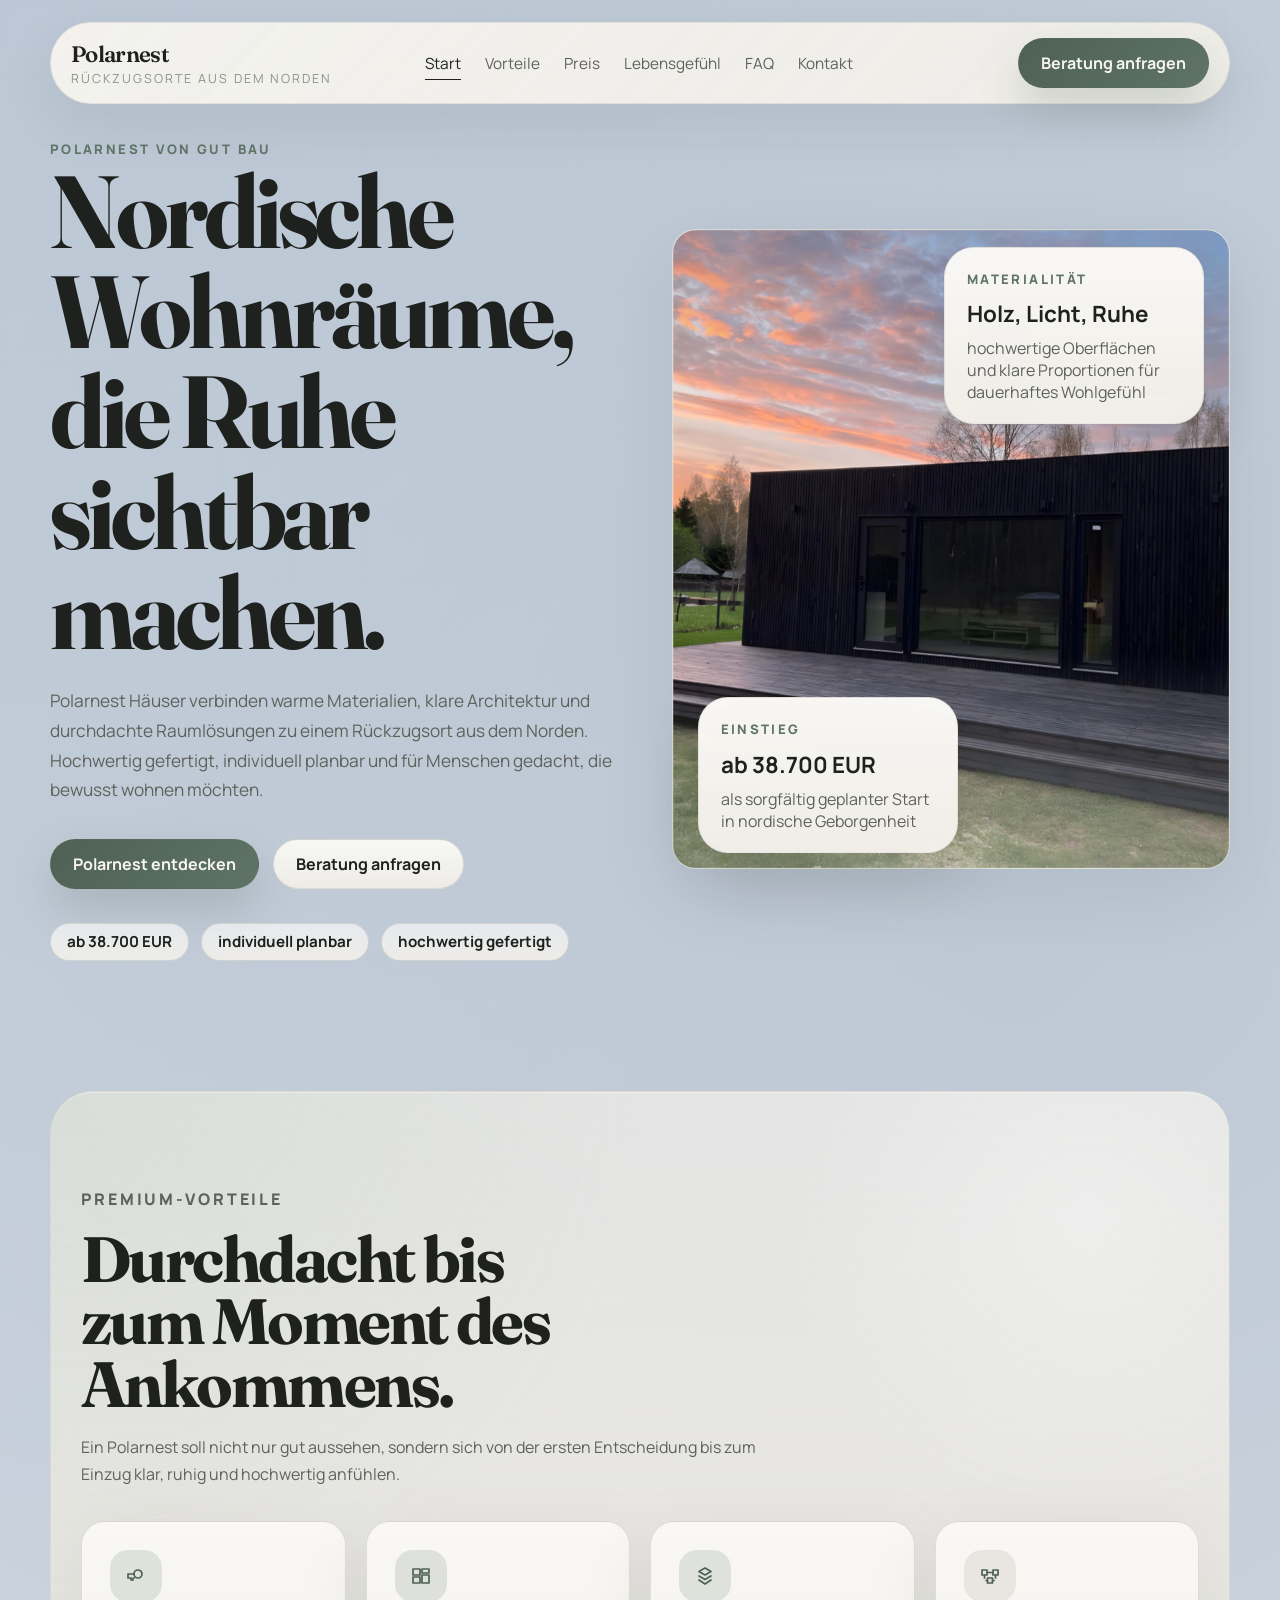
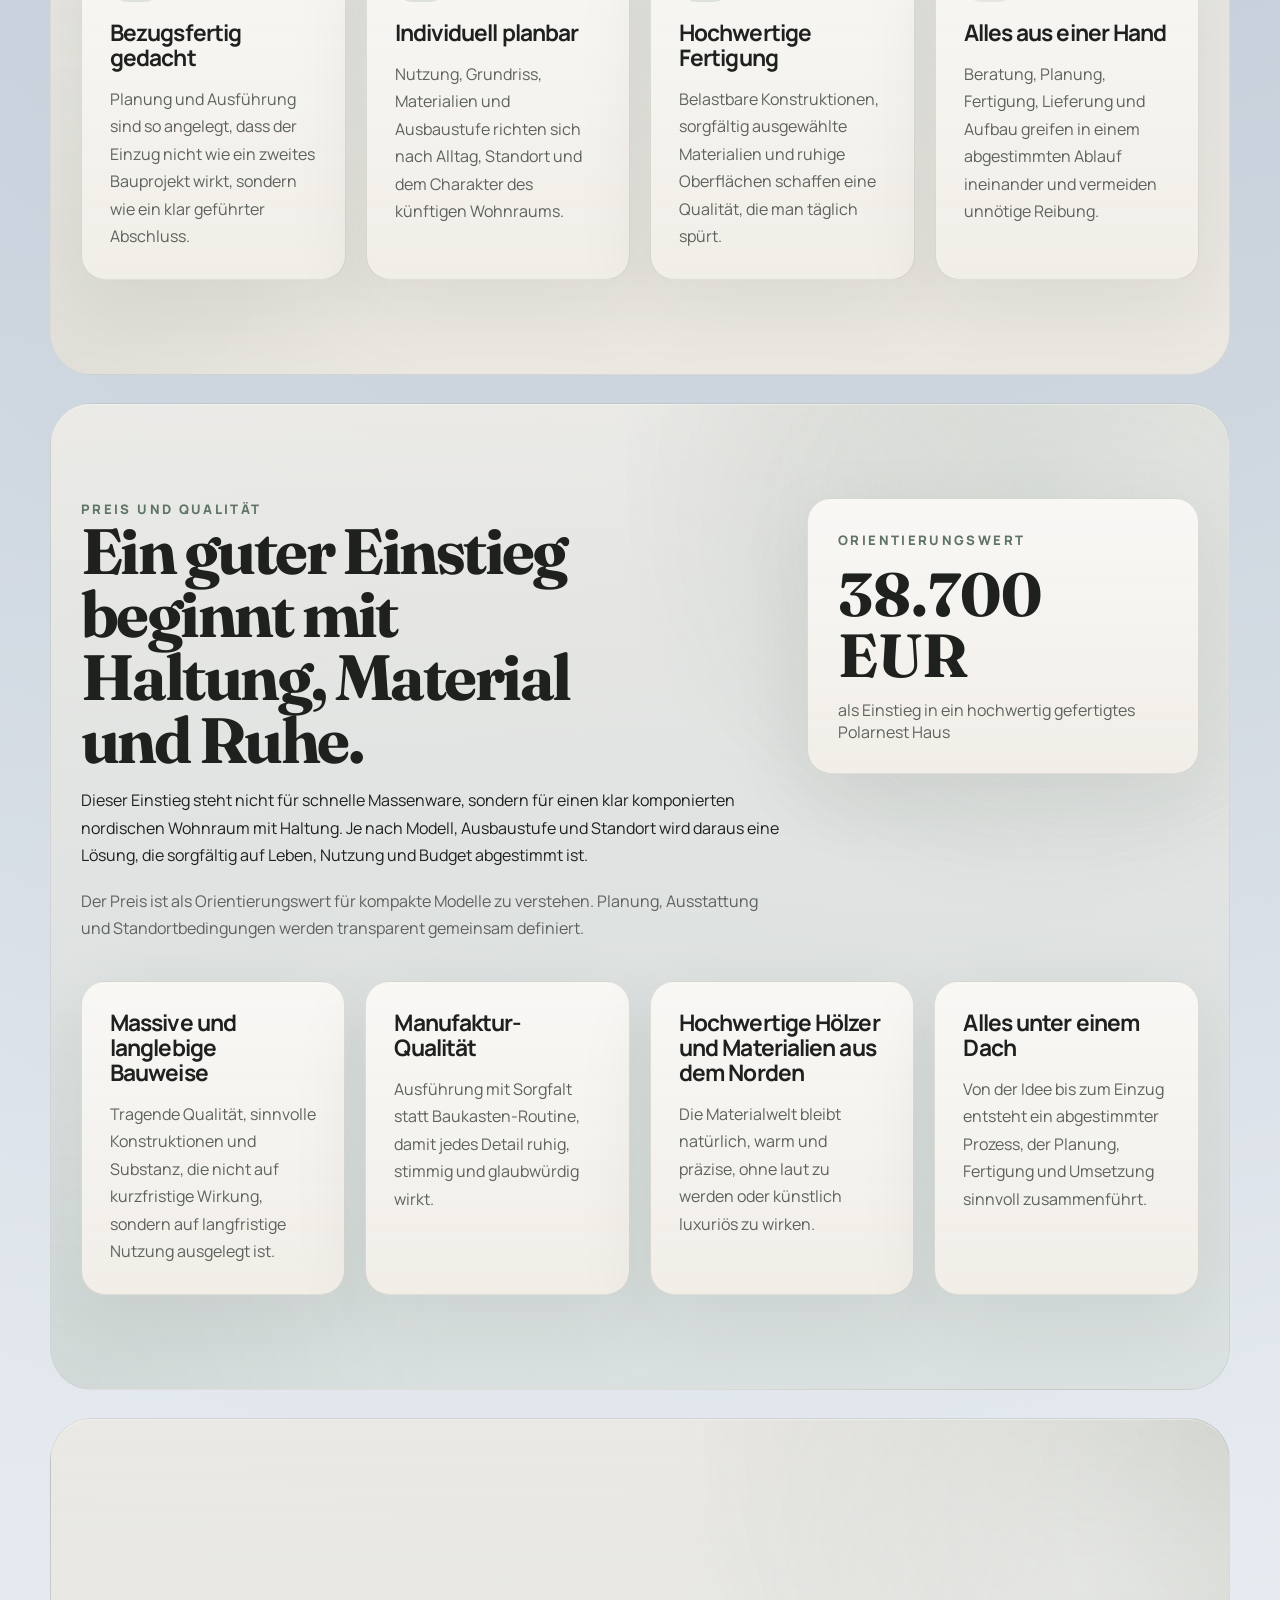
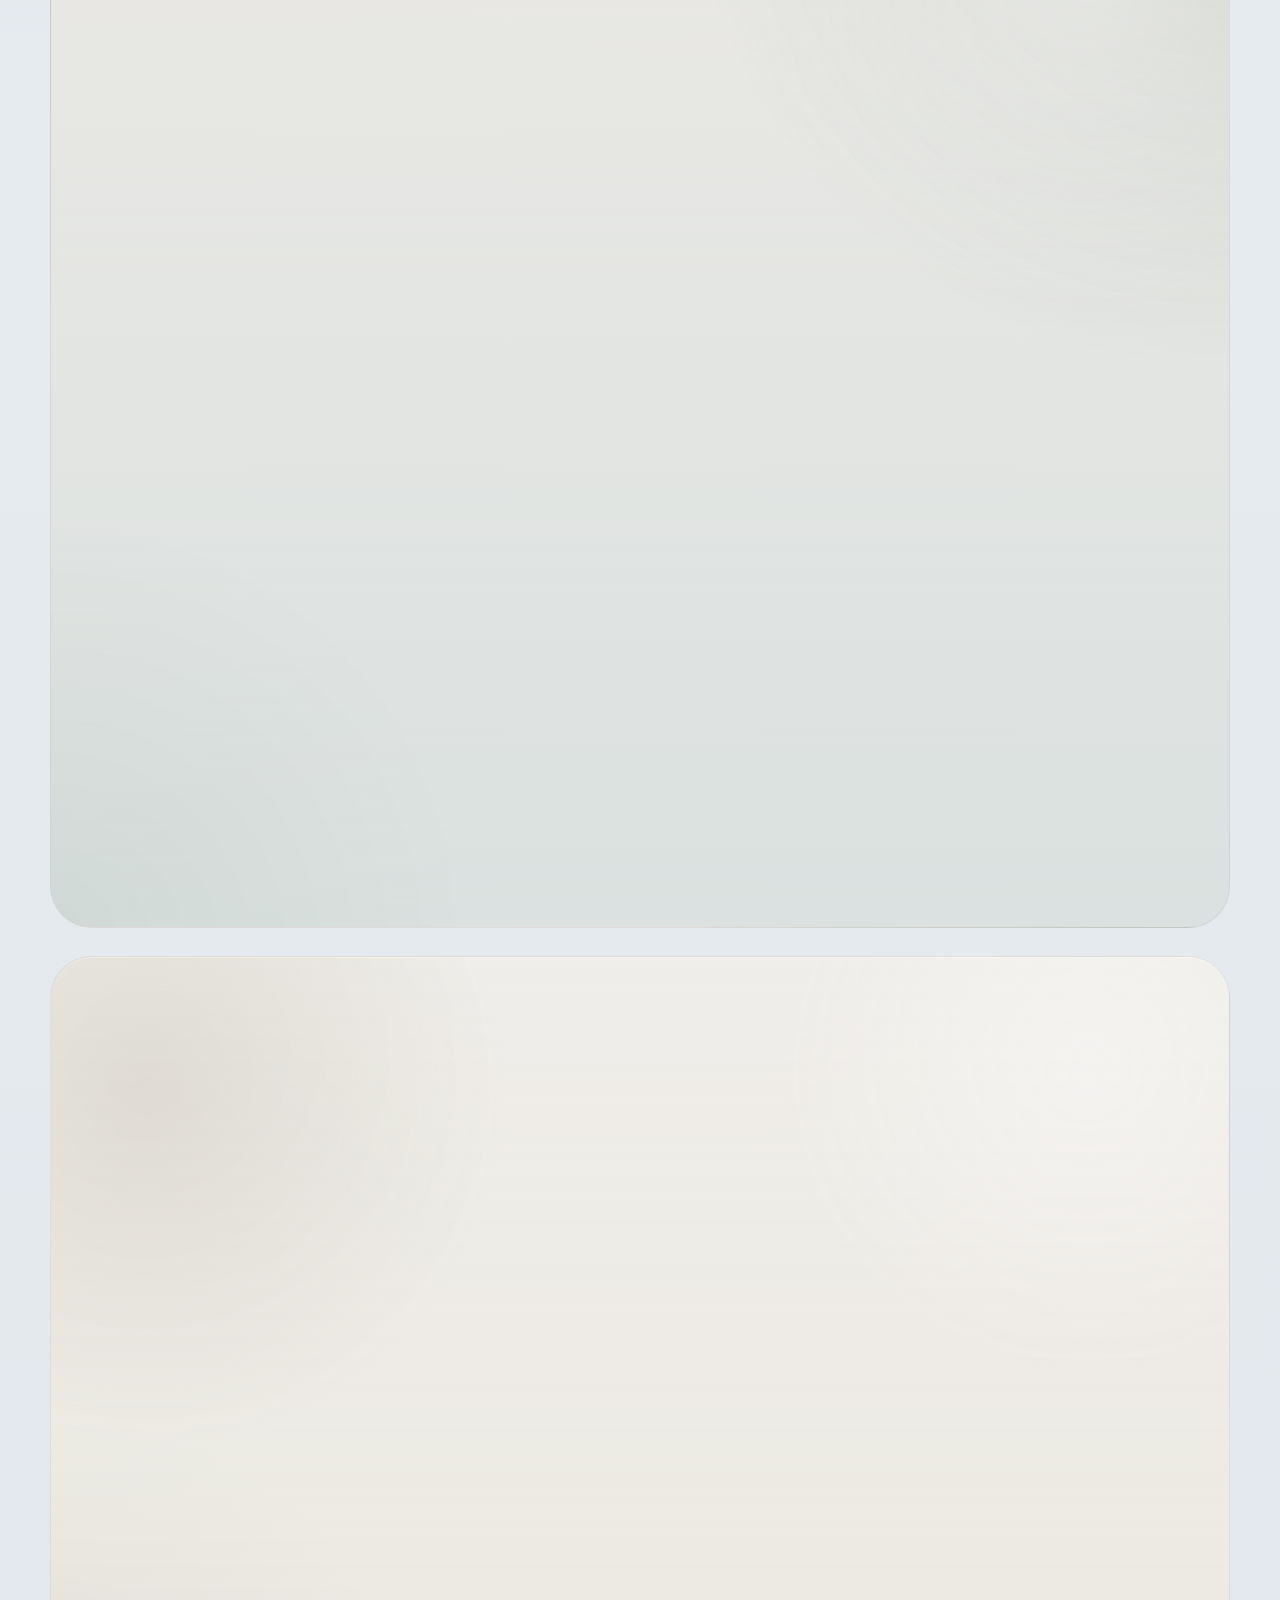
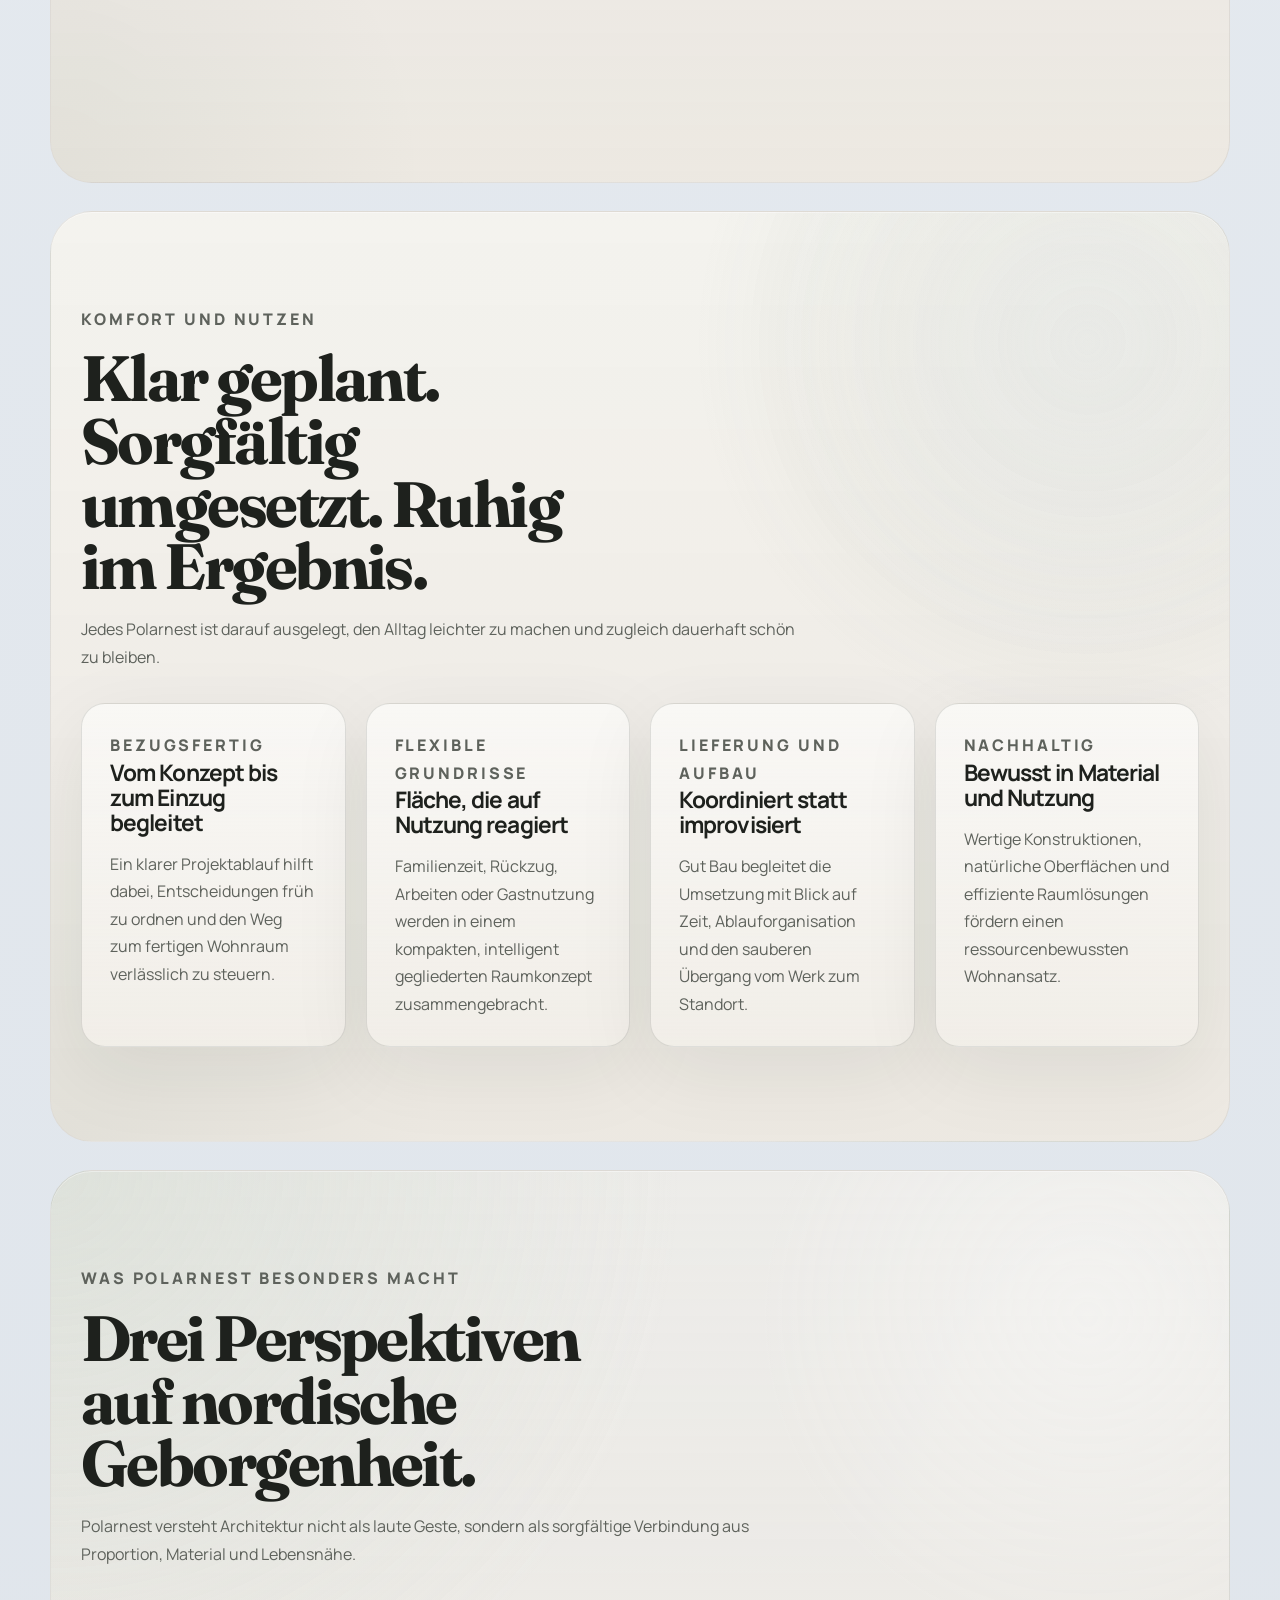
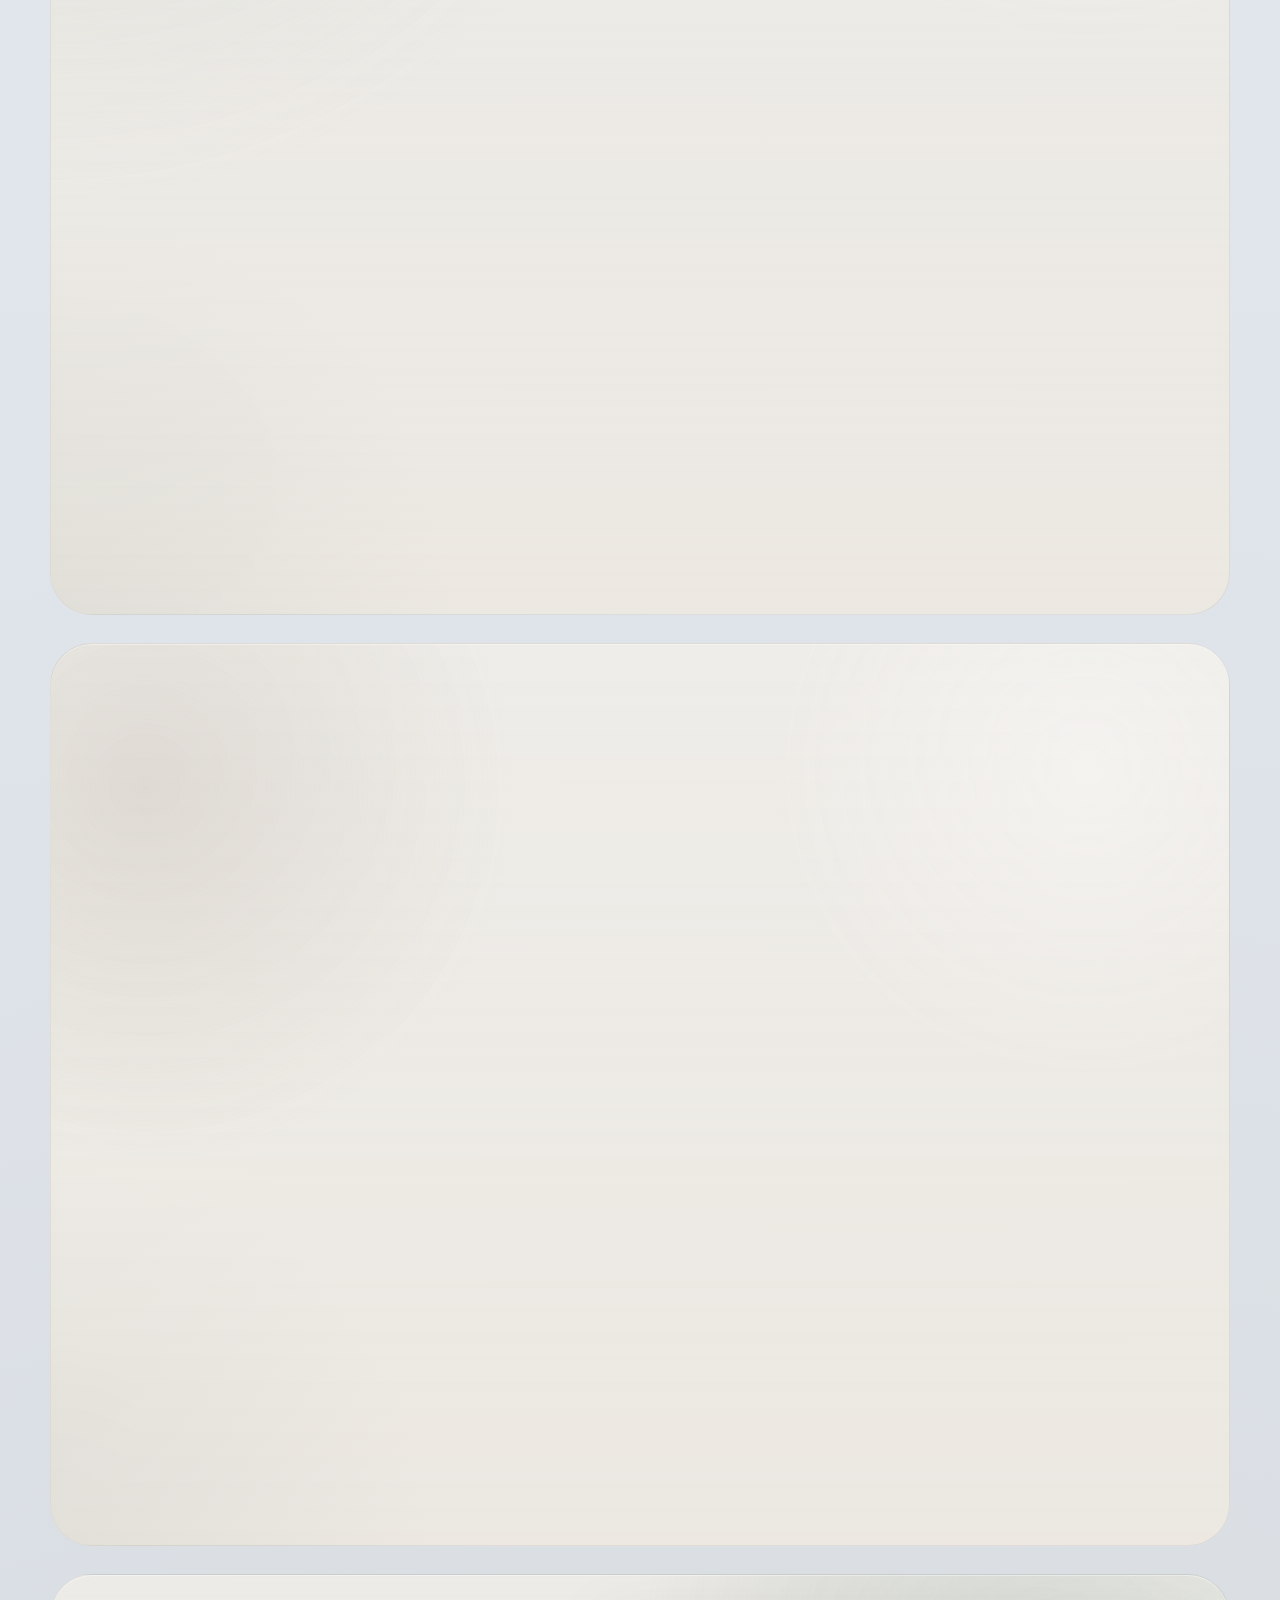
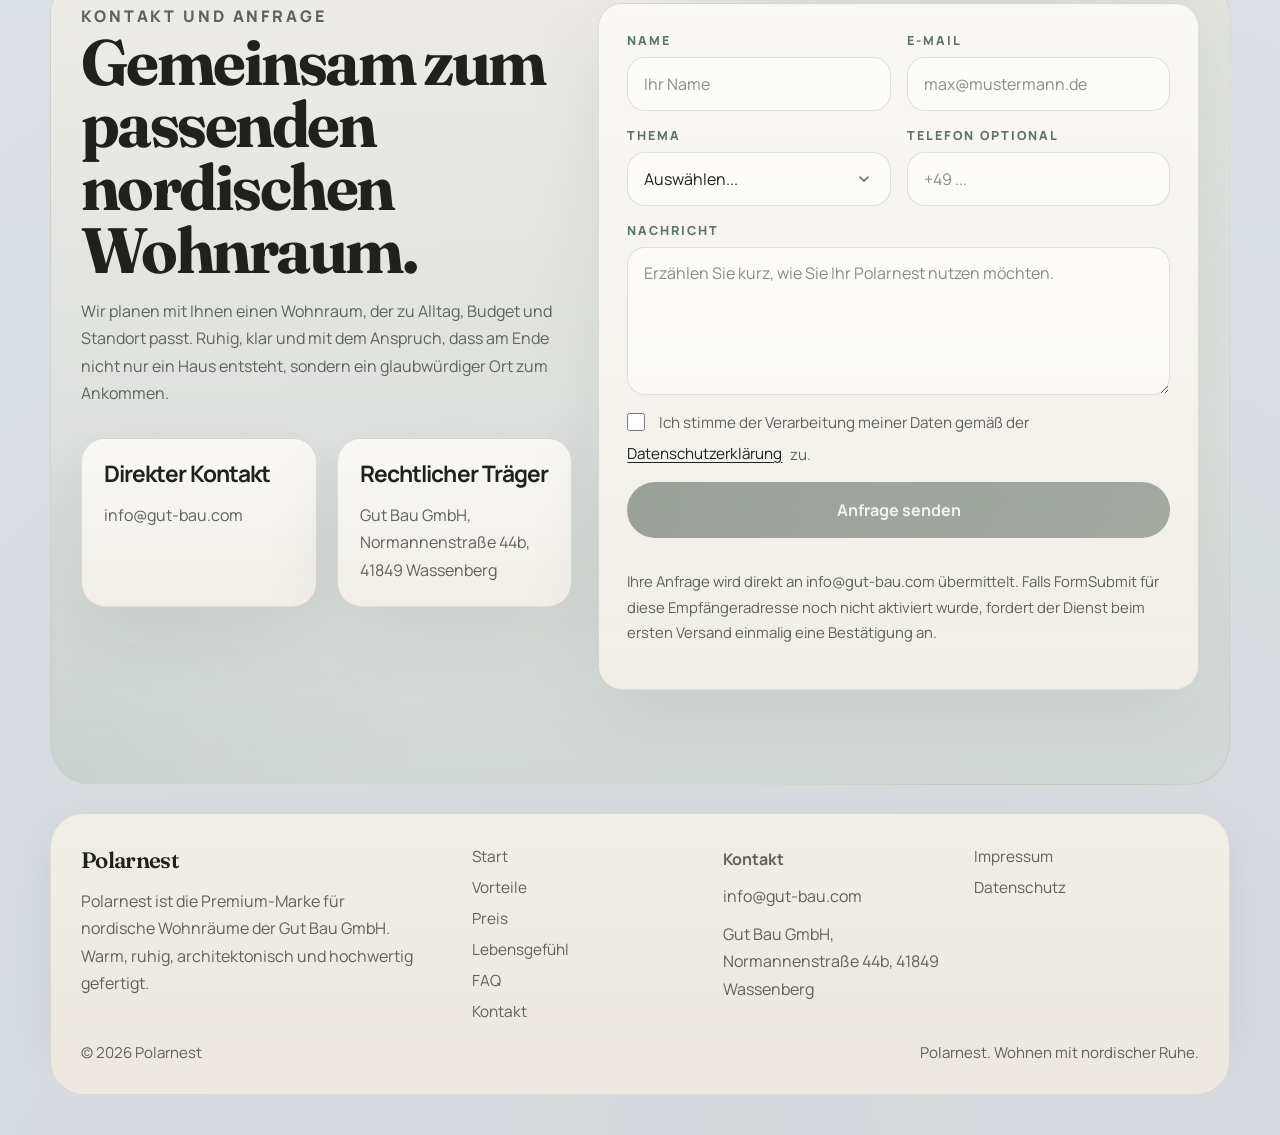
==== commit a031ac7a: "Swap in client imagery and refine mobile polish" ====
--- a/index.html
+++ b/index.html
@@ -104,7 +104,7 @@
 
     <main id="main-content">
       <section class="section hero" id="hero" aria-labelledby="hero-title">
-        <div class="hero__content reveal">
+        <div class="hero__content reveal reveal--left">
           <p class="eyebrow">Polarnest von Gut Bau</p>
           <h1 id="hero-title">Nordische Wohnräume, die Ruhe sichtbar machen.</h1>
           <p class="hero__lead">
@@ -126,13 +126,14 @@
           </ul>
         </div>
 
-        <div class="hero__visual reveal delay-1">
+        <div class="hero__visual reveal reveal--right delay-1">
           <figure class="hero-media surface-card">
             <img
               src="assets/images/hero-exterior.jpg"
-              alt="Warm beleuchtetes kompaktes Premiumhaus im verschneiten nordischen Wald."
-              width="1800"
-              height="1400"
+              class="media-focus-hero"
+              alt="Dunkles Polarnest Haus vor nordischem Abendhimmel mit ruhiger Terrasse."
+              width="2400"
+              height="1800"
               fetchpriority="high"
             />
           </figure>
@@ -155,7 +156,7 @@
 
       <section class="section section--tone-mist" id="vorteile" aria-labelledby="benefits-title">
         <span class="anchor-fix" id="idee" aria-hidden="true"></span>
-        <div class="section-heading reveal">
+        <div class="section-heading reveal reveal--soft">
           <p class="eyebrow">Premium-Vorteile</p>
           <h2 id="benefits-title">Durchdacht bis zum Moment des Ankommens.</h2>
           <p>
@@ -166,7 +167,7 @@
         </div>
 
         <div class="benefit-grid">
-          <article class="benefit-card surface-card reveal">
+          <article class="benefit-card surface-card reveal reveal--scale">
             <div class="icon-badge" aria-hidden="true">
               <svg viewBox="0 0 24 24" role="presentation">
                 <path d="M14 6a4 4 0 1 0 0 8 4 4 0 0 0 0-8Z" />
@@ -181,7 +182,7 @@
             </p>
           </article>
 
-          <article class="benefit-card surface-card reveal delay-1">
+          <article class="benefit-card surface-card reveal reveal--right delay-1">
             <div class="icon-badge" aria-hidden="true">
               <svg viewBox="0 0 24 24" role="presentation">
                 <path d="M4 5h7v6H4z" />
@@ -197,7 +198,7 @@
             </p>
           </article>
 
-          <article class="benefit-card surface-card reveal delay-2">
+          <article class="benefit-card surface-card reveal reveal--scale delay-2">
             <div class="icon-badge" aria-hidden="true">
               <svg viewBox="0 0 24 24" role="presentation">
                 <path d="M12 4 18 7.5 12 11 6 7.5 12 4Z" />
@@ -213,7 +214,7 @@
             </p>
           </article>
 
-          <article class="benefit-card surface-card reveal delay-3">
+          <article class="benefit-card surface-card reveal reveal--left delay-3">
             <div class="icon-badge" aria-hidden="true">
               <svg viewBox="0 0 24 24" role="presentation">
                 <path d="M4 6h5v5H4z" />
@@ -237,7 +238,7 @@
 
       <section class="section section--panel section--tone-sage" id="preis" aria-labelledby="price-title">
         <div class="pricing-layout">
-          <div class="pricing-copy reveal">
+          <div class="pricing-copy reveal reveal--left">
             <p class="eyebrow">Preis und Qualität</p>
             <h2 id="price-title">Ein guter Einstieg beginnt mit Haltung, Material und Ruhe.</h2>
             <p>
@@ -253,14 +254,14 @@
             </p>
           </div>
 
-          <article class="price-card surface-card reveal delay-1">
+          <article class="price-card surface-card reveal reveal--scale delay-1">
             <p class="price-card__label">Orientierungswert</p>
             <strong>38.700 EUR</strong>
             <span>als Einstieg in ein hochwertig gefertigtes Polarnest Haus</span>
           </article>
 
           <div class="quality-grid">
-            <article class="quality-card surface-card reveal">
+            <article class="quality-card surface-card reveal reveal--scale">
               <h3>Massive und langlebige Bauweise</h3>
               <p>
                 Tragende Qualität, sinnvolle Konstruktionen und Substanz, die
@@ -269,7 +270,7 @@
               </p>
             </article>
 
-            <article class="quality-card surface-card reveal delay-1">
+            <article class="quality-card surface-card reveal reveal--right delay-1">
               <h3>Manufaktur-Qualität</h3>
               <p>
                 Ausführung mit Sorgfalt statt Baukasten-Routine, damit jedes
@@ -277,7 +278,7 @@
               </p>
             </article>
 
-            <article class="quality-card surface-card reveal delay-2">
+            <article class="quality-card surface-card reveal reveal--scale delay-2">
               <h3>Hochwertige Hölzer und Materialien aus dem Norden</h3>
               <p>
                 Die Materialwelt bleibt natürlich, warm und präzise, ohne laut
@@ -285,7 +286,7 @@
               </p>
             </article>
 
-            <article class="quality-card surface-card reveal delay-3">
+            <article class="quality-card surface-card reveal reveal--left delay-3">
               <h3>Alles unter einem Dach</h3>
               <p>
                 Von der Idee bis zum Einzug entsteht ein abgestimmter Prozess,
@@ -298,7 +299,7 @@
 
       <section class="section section--tone-forest" id="leben" aria-labelledby="lifestyle-title">
         <span class="anchor-fix" id="kollektion" aria-hidden="true"></span>
-        <div class="section-heading reveal">
+        <div class="section-heading reveal reveal--soft">
           <p class="eyebrow">Willkommen im neuen Lebensgefühl</p>
           <h2 id="lifestyle-title">Wohnen mit nordischer Ruhe beginnt im Alltag.</h2>
           <p>
@@ -308,7 +309,7 @@
           </p>
         </div>
 
-        <div class="slider-shell reveal" data-slider>
+        <div class="slider-shell reveal reveal--soft" data-slider>
           <div class="slider-header">
             <div class="slider-controls" role="group" aria-label="Lebensgefühl Navigation">
               <button class="slider-button" type="button" data-slider-prev aria-label="Vorherige Karte">
@@ -324,10 +325,11 @@
             <article class="lifestyle-card surface-card">
               <figure class="lifestyle-card__media">
                 <img
-                  src="assets/images/lake-cabin.jpg"
-                  alt="Holzhaus in ruhiger Naturlandschaft am Wasser."
-                  width="1600"
-                  height="1200"
+                  src="assets/images/exterior-charcoal.jpg"
+                  class="media-focus-house"
+                  alt="Dunkles Polarnest Haus mit klarer Holzfassade und großem Fenster."
+                  width="2200"
+                  height="1650"
                   loading="lazy"
                 />
               </figure>
@@ -344,10 +346,11 @@
             <article class="lifestyle-card surface-card">
               <figure class="lifestyle-card__media">
                 <img
-                  src="assets/images/bedroom-detail.jpg"
-                  alt="Warmer Schlafbereich mit klaren Linien und ruhiger Lichtstimmung."
-                  width="1600"
-                  height="1200"
+                  src="assets/images/bedroom-evening.jpg"
+                  class="media-focus-room"
+                  alt="Schlafzimmer mit großem Fenster und ruhiger Abendstimmung im Polarnest."
+                  width="1800"
+                  height="2400"
                   loading="lazy"
                 />
               </figure>
@@ -364,10 +367,11 @@
             <article class="lifestyle-card surface-card">
               <figure class="lifestyle-card__media">
                 <img
-                  src="assets/images/workshop-detail.jpg"
-                  alt="Handwerkliche Bearbeitung eines Holzelements in der Werkstatt."
-                  width="1600"
-                  height="1200"
+                  src="assets/images/process-frame.jpg"
+                  class="media-focus-process"
+                  alt="Präzise Holzrahmenkonstruktion eines Polarnest Hauses in der Fertigung."
+                  width="2200"
+                  height="1650"
                   loading="lazy"
                 />
               </figure>
@@ -384,10 +388,11 @@
             <article class="lifestyle-card surface-card">
               <figure class="lifestyle-card__media">
                 <img
-                  src="assets/images/interior-loft.jpg"
-                  alt="Heller Innenraum mit Holz, Galerie und ruhiger Materialwirkung."
-                  width="1600"
-                  height="1200"
+                  src="assets/images/wardrobe-detail.jpg"
+                  class="media-focus-room"
+                  alt="Schranklösung und Schlafbereich mit ruhiger Materialität im Innenraum."
+                  width="2000"
+                  height="1125"
                   loading="lazy"
                 />
               </figure>
@@ -404,10 +409,11 @@
             <article class="lifestyle-card surface-card">
               <figure class="lifestyle-card__media">
                 <img
-                  src="assets/images/family-forest.jpg"
-                  alt="Familie auf einem ruhigen Weg im Wald."
-                  width="1600"
-                  height="1200"
+                  src="assets/images/kitchen-storage.jpg"
+                  class="media-focus-room"
+                  alt="Kompakte Küche mit geöffneter Stauraumlösung im Polarnest."
+                  width="2200"
+                  height="1650"
                   loading="lazy"
                 />
               </figure>
@@ -429,20 +435,21 @@
       </section>
 
       <section class="section section--split section--tone-stone" id="qualitaet" aria-labelledby="quality-title">
-        <div class="showcase-media reveal">
+        <div class="showcase-media reveal reveal--left">
           <figure class="showcase-media__frame surface-card">
             <img
-              src="assets/images/bedroom-detail.jpg"
-              alt="Warmer Schlafbereich mit Holz, Textilien und ruhiger Lichtstimmung."
-              width="1600"
-              height="1200"
+              src="assets/images/kitchen-clean.jpg"
+              class="media-focus-room"
+              alt="Klare Küche mit hochwertigen Oberflächen und ruhiger Linienführung."
+              width="2200"
+              height="1650"
               loading="lazy"
             />
           </figure>
         </div>
 
         <div class="showcase-copy">
-          <div class="section-heading reveal">
+          <div class="section-heading reveal reveal--right">
             <p class="eyebrow">Komfort mit Haltung</p>
             <h2 id="quality-title">Qualität, die nicht laut werden muss.</h2>
             <p>
@@ -453,7 +460,7 @@
           </div>
 
           <div class="showcase-info">
-            <article class="showcase-card surface-card reveal delay-1">
+            <article class="showcase-card surface-card reveal reveal--scale delay-1">
               <h3>Komfort und Nachhaltigkeit vereint</h3>
               <p>
                 Effiziente Flächen, durchdachte Konstruktionen und sorgsam
@@ -462,7 +469,7 @@
               </p>
             </article>
 
-            <article class="showcase-card surface-card reveal delay-2">
+            <article class="showcase-card surface-card reveal reveal--right delay-2">
               <h3>Qualität, die man spüren kann</h3>
               <p>
                 Im Zusammenspiel von Holz, Licht, Haptik und Stauraum entsteht
@@ -475,7 +482,7 @@
 
       <section class="section section--tone-warm" id="komfort" aria-labelledby="comfort-title">
         <span class="anchor-fix" id="prozess" aria-hidden="true"></span>
-        <div class="section-heading reveal">
+        <div class="section-heading reveal reveal--soft">
           <p class="eyebrow">Komfort und Nutzen</p>
           <h2 id="comfort-title">Klar geplant. Sorgfältig umgesetzt. Ruhig im Ergebnis.</h2>
           <p>
@@ -485,7 +492,7 @@
         </div>
 
         <div class="comfort-grid">
-          <article class="comfort-card surface-card reveal">
+          <article class="comfort-card surface-card reveal reveal--scale">
             <p class="card-kicker">Bezugsfertig</p>
             <h3>Vom Konzept bis zum Einzug begleitet</h3>
             <p>
@@ -494,7 +501,7 @@
             </p>
           </article>
 
-          <article class="comfort-card surface-card reveal delay-1">
+          <article class="comfort-card surface-card reveal reveal--right delay-1">
             <p class="card-kicker">Flexible Grundrisse</p>
             <h3>Fläche, die auf Nutzung reagiert</h3>
             <p>
@@ -503,7 +510,7 @@
             </p>
           </article>
 
-          <article class="comfort-card surface-card reveal delay-2">
+          <article class="comfort-card surface-card reveal reveal--scale delay-2">
             <p class="card-kicker">Lieferung und Aufbau</p>
             <h3>Koordiniert statt improvisiert</h3>
             <p>
@@ -512,7 +519,7 @@
             </p>
           </article>
 
-          <article class="comfort-card surface-card reveal delay-3">
+          <article class="comfort-card surface-card reveal reveal--left delay-3">
             <p class="card-kicker">Nachhaltig</p>
             <h3>Bewusst in Material und Nutzung</h3>
             <p>
@@ -524,7 +531,7 @@
       </section>
 
       <section class="section section--tone-mist" id="besonders" aria-labelledby="special-title">
-        <div class="section-heading reveal">
+        <div class="section-heading reveal reveal--soft">
           <p class="eyebrow">Was Polarnest besonders macht</p>
           <h2 id="special-title">Drei Perspektiven auf nordische Geborgenheit.</h2>
           <p>
@@ -534,13 +541,14 @@
         </div>
 
         <div class="special-grid">
-          <article class="special-card surface-card reveal">
+          <article class="special-card surface-card reveal reveal--left">
             <figure class="special-card__media">
               <img
-                src="assets/images/cabin-meadow.jpg"
-                alt="Kompaktes Holzhaus in heller, natürlicher Landschaft."
-                width="1600"
-                height="1200"
+                src="assets/images/exterior-profile.jpg"
+                class="media-focus-house"
+                alt="Seitliche Ansicht eines dunkel verkleideten Polarnest Hauses mit klarer Proportion."
+                width="2200"
+                height="1650"
                 loading="lazy"
               />
             </figure>
@@ -554,33 +562,35 @@
             </div>
           </article>
 
-          <article class="special-card surface-card reveal delay-1">
+          <article class="special-card surface-card reveal reveal--scale delay-1">
             <figure class="special-card__media">
               <img
-                src="assets/images/workshop-detail.jpg"
-                alt="Bearbeitung eines Holzelements mit handwerklicher Präzision."
-                width="1600"
-                height="1200"
+                src="assets/images/delivery-crane.jpg"
+                class="media-focus-process"
+                alt="Positionierung eines Polarnest Hauses am Standort mit Kran und Präzision."
+                width="2200"
+                height="1650"
                 loading="lazy"
               />
             </figure>
             <div class="special-card__body">
               <h3>Bauqualität, die hält</h3>
               <p>
-                Gute Ausführung ist hier kein Zusatz, sondern Grundhaltung. Sie
-                zeigt sich in Haptik, Passung, Belastbarkeit und einem
-                verlässlichen Gesamtbild.
+                Präzise Konstruktion, saubere Fertigung und kontrollierte Umsetzung
+                am Standort ergeben ein Gesamtbild, das ruhig, belastbar und
+                verlässlich bleibt.
               </p>
             </div>
           </article>
 
-          <article class="special-card surface-card reveal delay-2">
+          <article class="special-card surface-card reveal reveal--right delay-2">
             <figure class="special-card__media">
               <img
-                src="assets/images/family-forest.jpg"
-                alt="Familie unterwegs in ruhiger Natur."
-                width="1600"
-                height="1200"
+                src="assets/images/bedroom-nook.jpg"
+                class="media-focus-top"
+                alt="Kompakter Schlafbereich mit integriertem Stauraum und heller Holzoberfläche."
+                width="1800"
+                height="3200"
                 loading="lazy"
               />
             </figure>
@@ -597,7 +607,7 @@
       </section>
 
       <section class="section section--faq section--tone-stone" id="faq" aria-labelledby="faq-title">
-        <div class="section-heading reveal">
+        <div class="section-heading reveal reveal--soft">
           <p class="eyebrow">FAQ</p>
           <h2 id="faq-title">Häufige Fragen, klar beantwortet.</h2>
           <p>
@@ -607,7 +617,7 @@
         </div>
 
         <div class="accordion" data-accordion>
-          <article class="accordion__item surface-card reveal" data-accordion-item>
+          <article class="accordion__item surface-card reveal reveal--scale" data-accordion-item>
             <button
               class="accordion__trigger"
               type="button"
@@ -630,7 +640,7 @@
             </div>
           </article>
 
-          <article class="accordion__item surface-card reveal delay-1" data-accordion-item>
+          <article class="accordion__item surface-card reveal reveal--right delay-1" data-accordion-item>
             <button
               class="accordion__trigger"
               type="button"
@@ -652,7 +662,7 @@
             </div>
           </article>
 
-          <article class="accordion__item surface-card reveal delay-2" data-accordion-item>
+          <article class="accordion__item surface-card reveal reveal--scale delay-2" data-accordion-item>
             <button
               class="accordion__trigger"
               type="button"
@@ -675,7 +685,7 @@
             </div>
           </article>
 
-          <article class="accordion__item surface-card reveal delay-3" data-accordion-item>
+          <article class="accordion__item surface-card reveal reveal--left delay-3" data-accordion-item>
             <button
               class="accordion__trigger"
               type="button"
@@ -701,7 +711,7 @@
 
       <section class="section section--contact section--tone-sage" id="kontakt" aria-labelledby="contact-title">
         <div class="contact-layout">
-          <div class="contact-copy reveal">
+          <div class="contact-copy reveal reveal--left">
             <p class="eyebrow">Kontakt und Anfrage</p>
             <h2 id="contact-title">Gemeinsam zum passenden nordischen Wohnraum.</h2>
             <p>
@@ -725,7 +735,7 @@
           </div>
 
           <form
-            class="contact-form gf-form surface-card reveal delay-1"
+            class="contact-form gf-form surface-card reveal reveal--scale delay-1"
             data-contact-form
             action="https://formsubmit.co/info@gut-bau.com"
             method="post"
--- a/styles.css
+++ b/styles.css
@@ -1,6 +1,6 @@
 :root {
-  --bg: #f5f3ee;
-  --bg-soft: #ece8e1;
+  --bg: #edf1f5;
+  --bg-soft: #dbe1e8;
   --surface: #f1eee8;
   --surface-strong: rgba(241, 238, 232, 0.88);
   --green: #5f7465;
@@ -8,6 +8,9 @@
   --sage: #7e9383;
   --mist: #c9d3c7;
   --stone: #b9b1a4;
+  --sky: #b8c4d3;
+  --sky-deep: #889bb3;
+  --sky-night: #637890;
   --text: #1e211d;
   --muted: #5e625c;
   --border: rgba(30, 33, 29, 0.12);
@@ -38,9 +41,10 @@
   color: var(--text);
   font-family: "Manrope", sans-serif;
   background:
-    radial-gradient(circle at top left, rgba(201, 211, 199, 0.7), transparent 36%),
-    radial-gradient(circle at 84% 10%, rgba(95, 116, 101, 0.16), transparent 26%),
-    radial-gradient(circle at 58% 100%, rgba(185, 177, 164, 0.22), transparent 26%),
+    radial-gradient(circle at top left, rgba(184, 196, 211, 0.82), transparent 36%),
+    radial-gradient(circle at 82% 10%, rgba(99, 120, 144, 0.22), transparent 28%),
+    radial-gradient(circle at 52% -4%, rgba(136, 155, 179, 0.22), transparent 34%),
+    radial-gradient(circle at 58% 100%, rgba(185, 177, 164, 0.18), transparent 26%),
     linear-gradient(180deg, var(--bg) 0%, var(--bg-soft) 100%);
   min-height: 100vh;
 }
@@ -162,6 +166,7 @@
   color: color-mix(in srgb, var(--green-deep) 68%, white);
   font-size: 0.78rem;
   letter-spacing: 0.16em;
+  line-height: 1.1;
   text-transform: uppercase;
 }
 
@@ -568,6 +573,26 @@
   transition: transform 420ms ease;
 }
 
+.media-focus-hero {
+  object-position: center 56%;
+}
+
+.media-focus-house {
+  object-position: center 48%;
+}
+
+.media-focus-room {
+  object-position: center 42%;
+}
+
+.media-focus-process {
+  object-position: center 48%;
+}
+
+.media-focus-top {
+  object-position: center 22%;
+}
+
 .hero-media:hover img,
 .showcase-media__frame:hover img,
 .lifestyle-card:hover img,
@@ -578,12 +603,15 @@
 .hero-floating {
   position: absolute;
   max-width: 260px;
-  padding: 18px 20px;
+  padding: 20px 22px;
   pointer-events: auto;
   background:
     linear-gradient(180deg, rgba(250, 249, 246, 0.94), rgba(241, 238, 232, 0.88)),
     rgba(241, 238, 232, 0.88);
-  box-shadow: 0 20px 60px rgba(30, 33, 29, 0.12);
+  border-radius: 30px;
+  border: 1px solid rgba(30, 33, 29, 0.08);
+  box-shadow: 0 26px 68px rgba(30, 33, 29, 0.14);
+  backdrop-filter: blur(14px) saturate(122%);
 }
 
 .hero-floating strong {
@@ -1205,8 +1233,15 @@
 .footer-nav,
 .footer-legal {
   display: grid;
+  justify-items: start;
   align-content: start;
   gap: 10px;
+}
+
+.footer-nav a,
+.footer-legal a {
+  width: fit-content;
+  justify-self: start;
 }
 
 .footer-contact p {
@@ -1352,14 +1387,35 @@
 .js .reveal {
   opacity: 0;
   transform: translateY(26px);
+  filter: blur(0);
   transition:
     opacity 760ms ease,
-    transform 760ms ease;
+    transform 760ms ease,
+    filter 760ms ease;
+}
+
+.js .reveal.reveal--left {
+  transform: translate3d(-26px, 18px, 0);
+}
+
+.js .reveal.reveal--right {
+  transform: translate3d(26px, 18px, 0);
+}
+
+.js .reveal.reveal--soft {
+  transform: translate3d(0, 18px, 0);
+  filter: blur(12px);
+}
+
+.js .reveal.reveal--scale {
+  transform: translate3d(0, 18px, 0) scale(0.972);
+  transform-origin: center top;
 }
 
 .js .reveal.is-visible {
   opacity: 1;
   transform: translateY(0);
+  filter: blur(0);
 }
 
 .delay-1 {
@@ -1413,7 +1469,7 @@
 
   .hero {
     min-height: auto;
-    padding-top: 28px;
+    padding-top: 24px;
   }
 
   .hero-media {
@@ -1439,13 +1495,21 @@
     --container: min(1180px, calc(100vw - 28px));
   }
 
+  .site-header {
+    padding-top: 14px;
+  }
+
   .topbar {
     display: grid;
     grid-template-columns: 1fr auto;
     align-items: center;
     gap: 14px;
-    padding: 14px;
+    padding: 12px;
     border-radius: 30px;
+  }
+
+  .brand {
+    gap: 2px;
   }
 
   .nav-toggle {
@@ -1506,7 +1570,7 @@
   }
 
   .js .site-header.is-open .site-nav {
-    max-height: 320px;
+    max-height: 520px;
     margin-top: 6px;
     padding: 10px;
     opacity: 1;
@@ -1577,6 +1641,10 @@
     margin-bottom: 14px;
   }
 
+  .hero {
+    padding-top: 18px;
+  }
+
   .hero__details {
     position: static;
     display: grid;
@@ -1701,6 +1769,20 @@
   }
 }
 
+@media (max-width: 620px) {
+  .hero__details {
+    grid-template-columns: 1fr;
+    gap: 14px;
+    margin-top: -26px;
+    padding: 0 8px;
+  }
+
+  .hero-floating {
+    border-radius: 28px;
+    box-shadow: 0 18px 48px rgba(30, 33, 29, 0.12);
+  }
+}
+
 @media (max-width: 520px) {
   .js .site-nav,
   .js .site-header.is-open .site-nav {
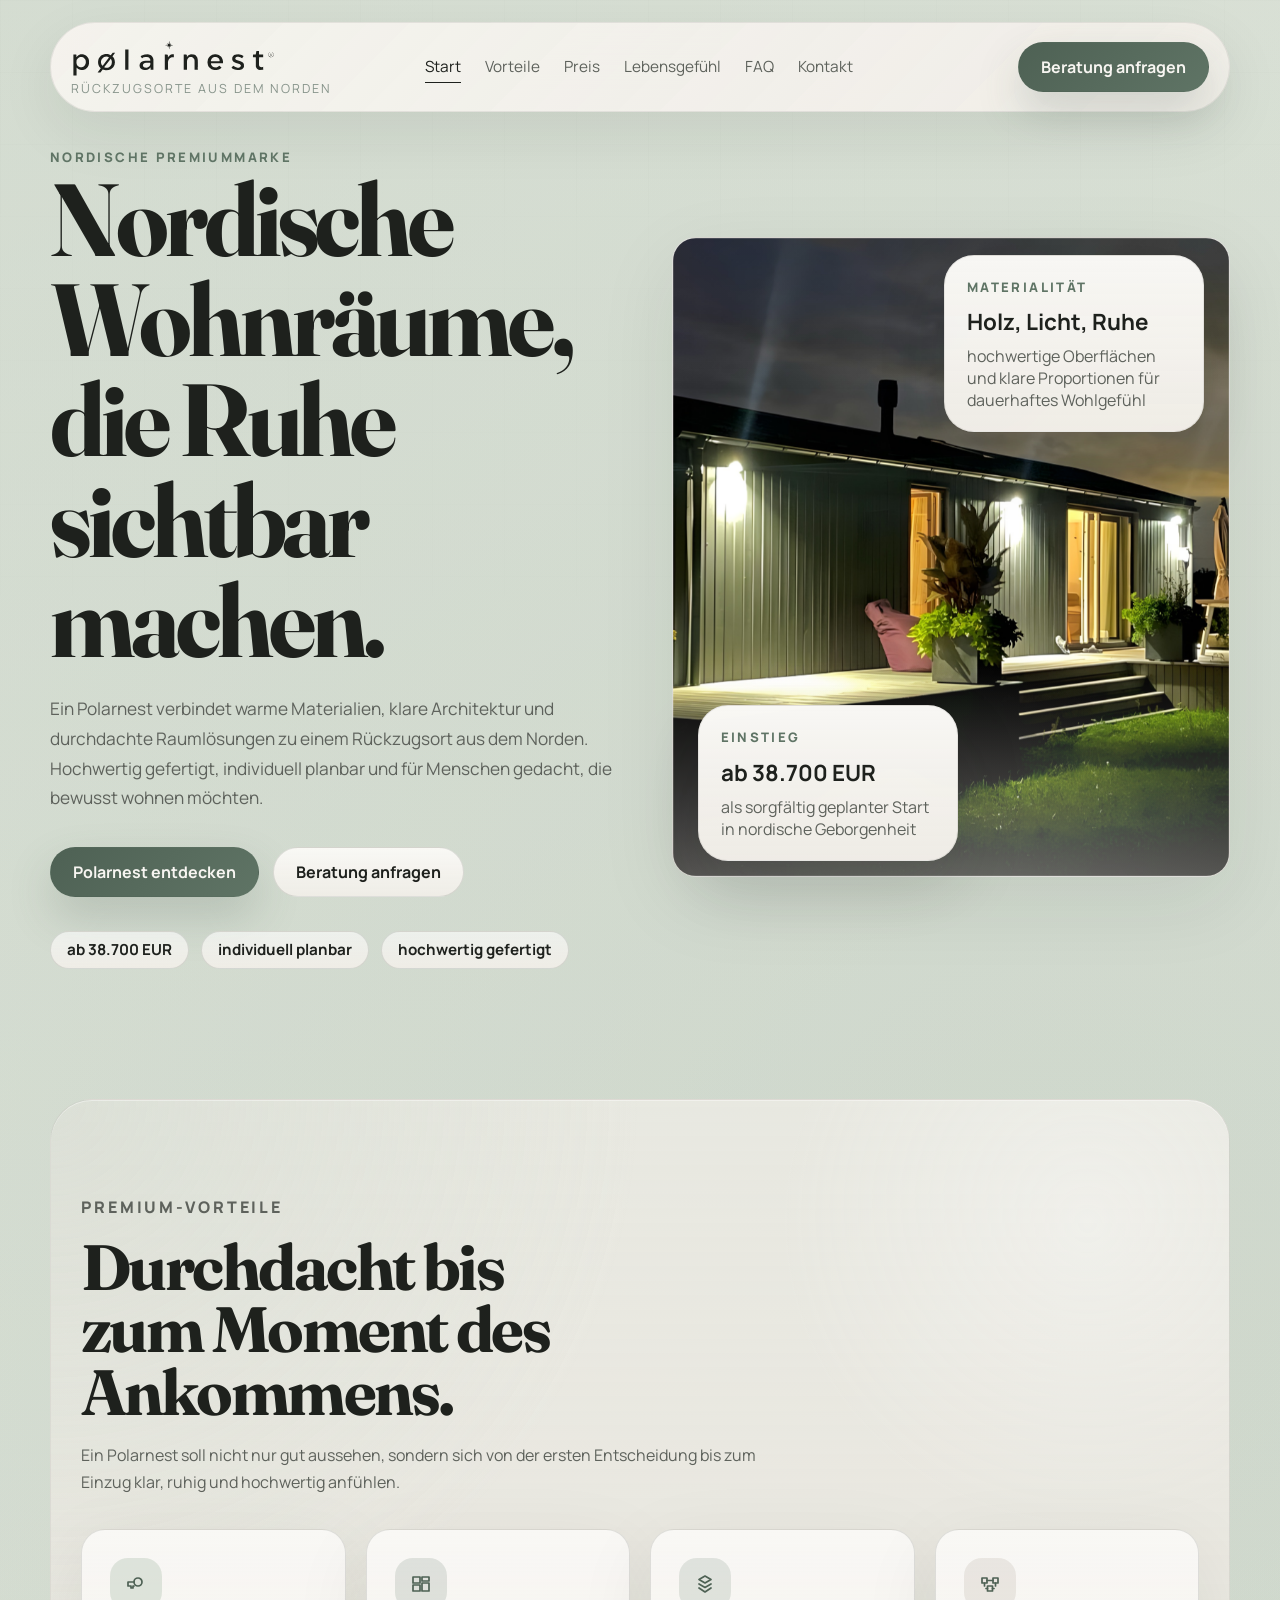
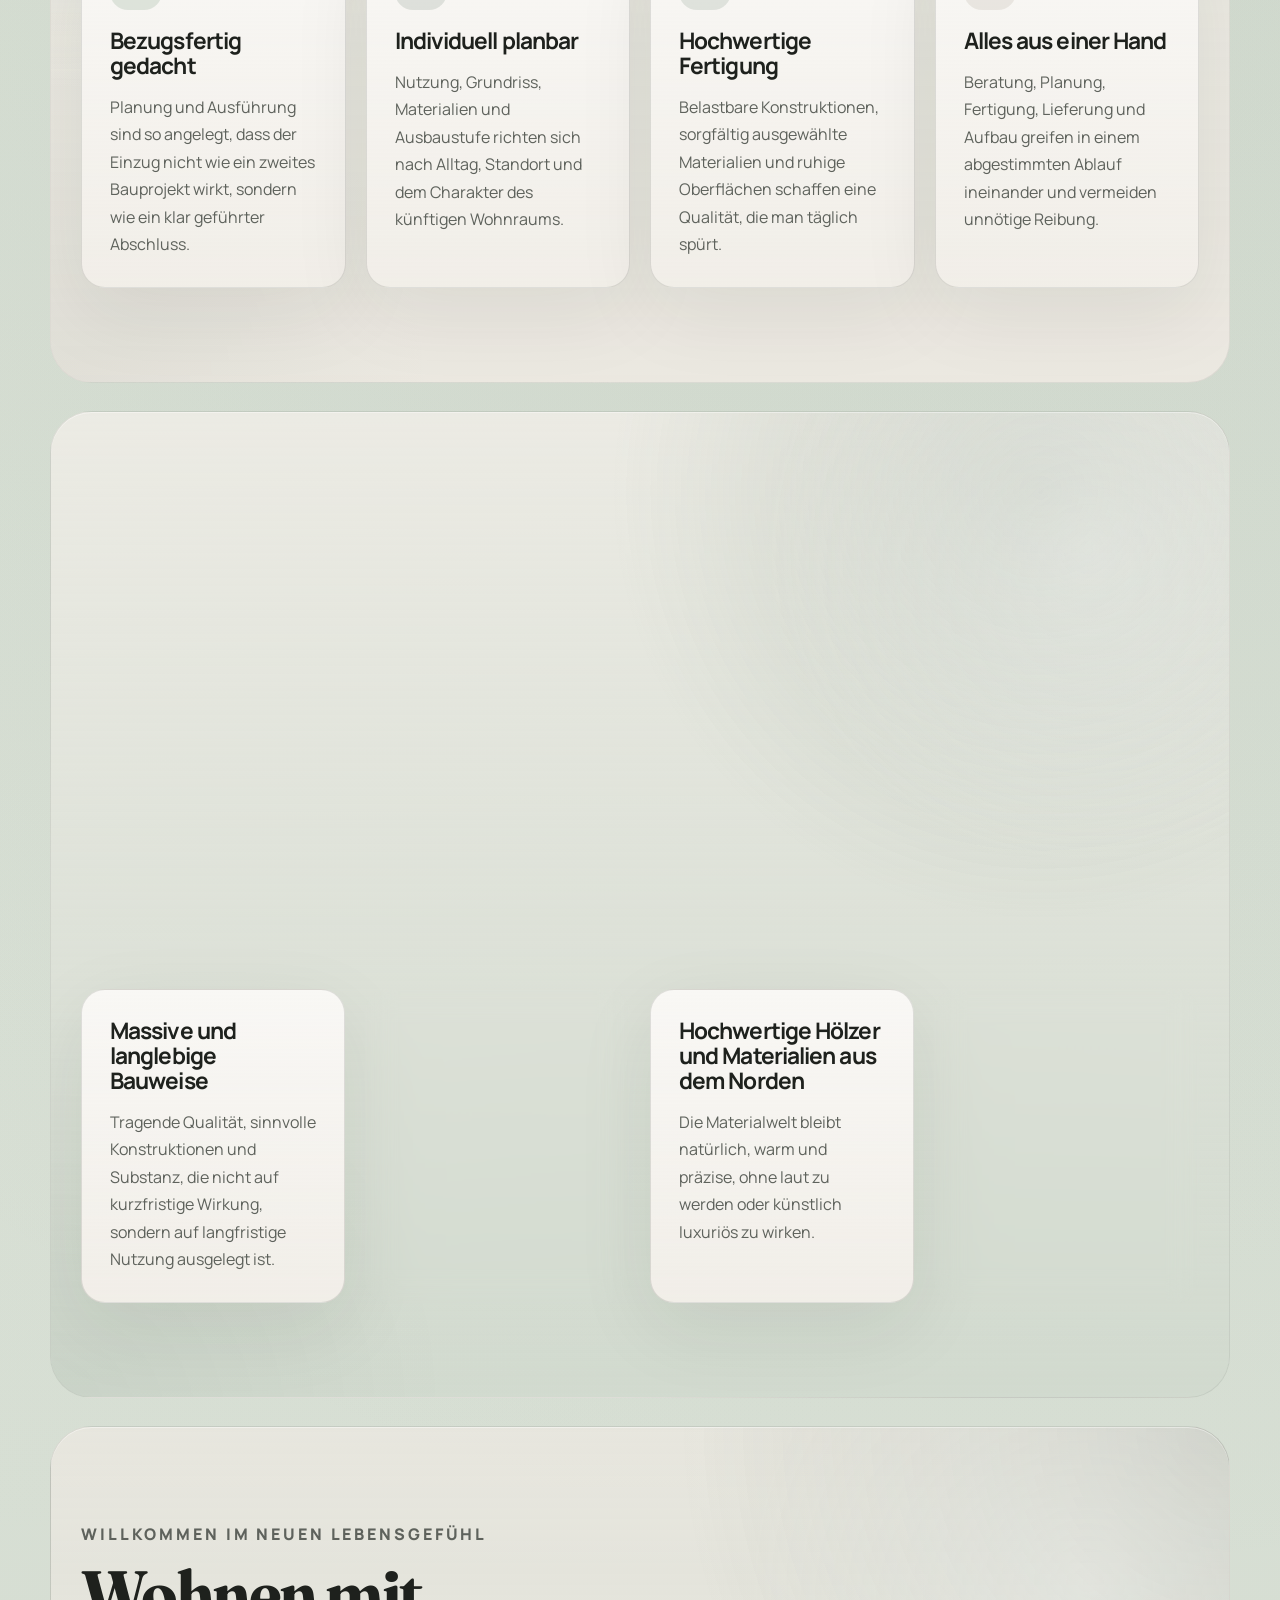
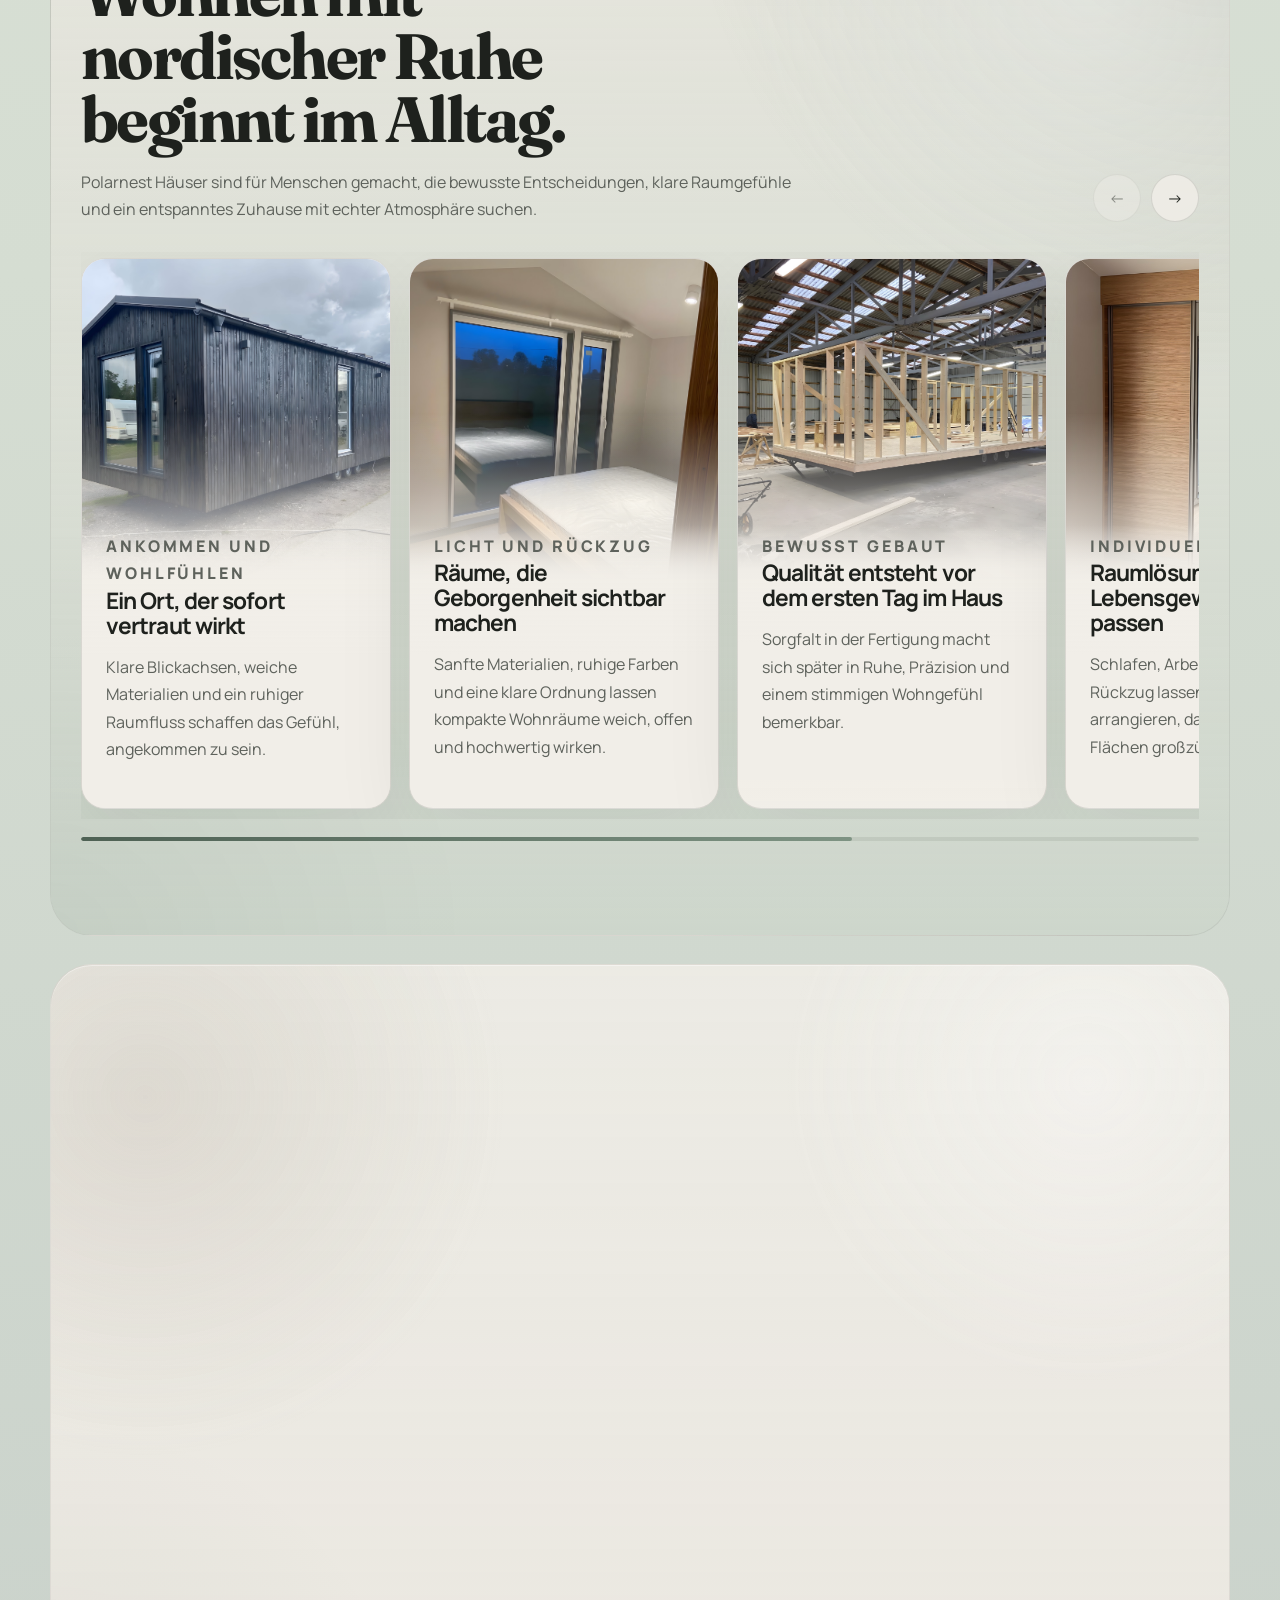
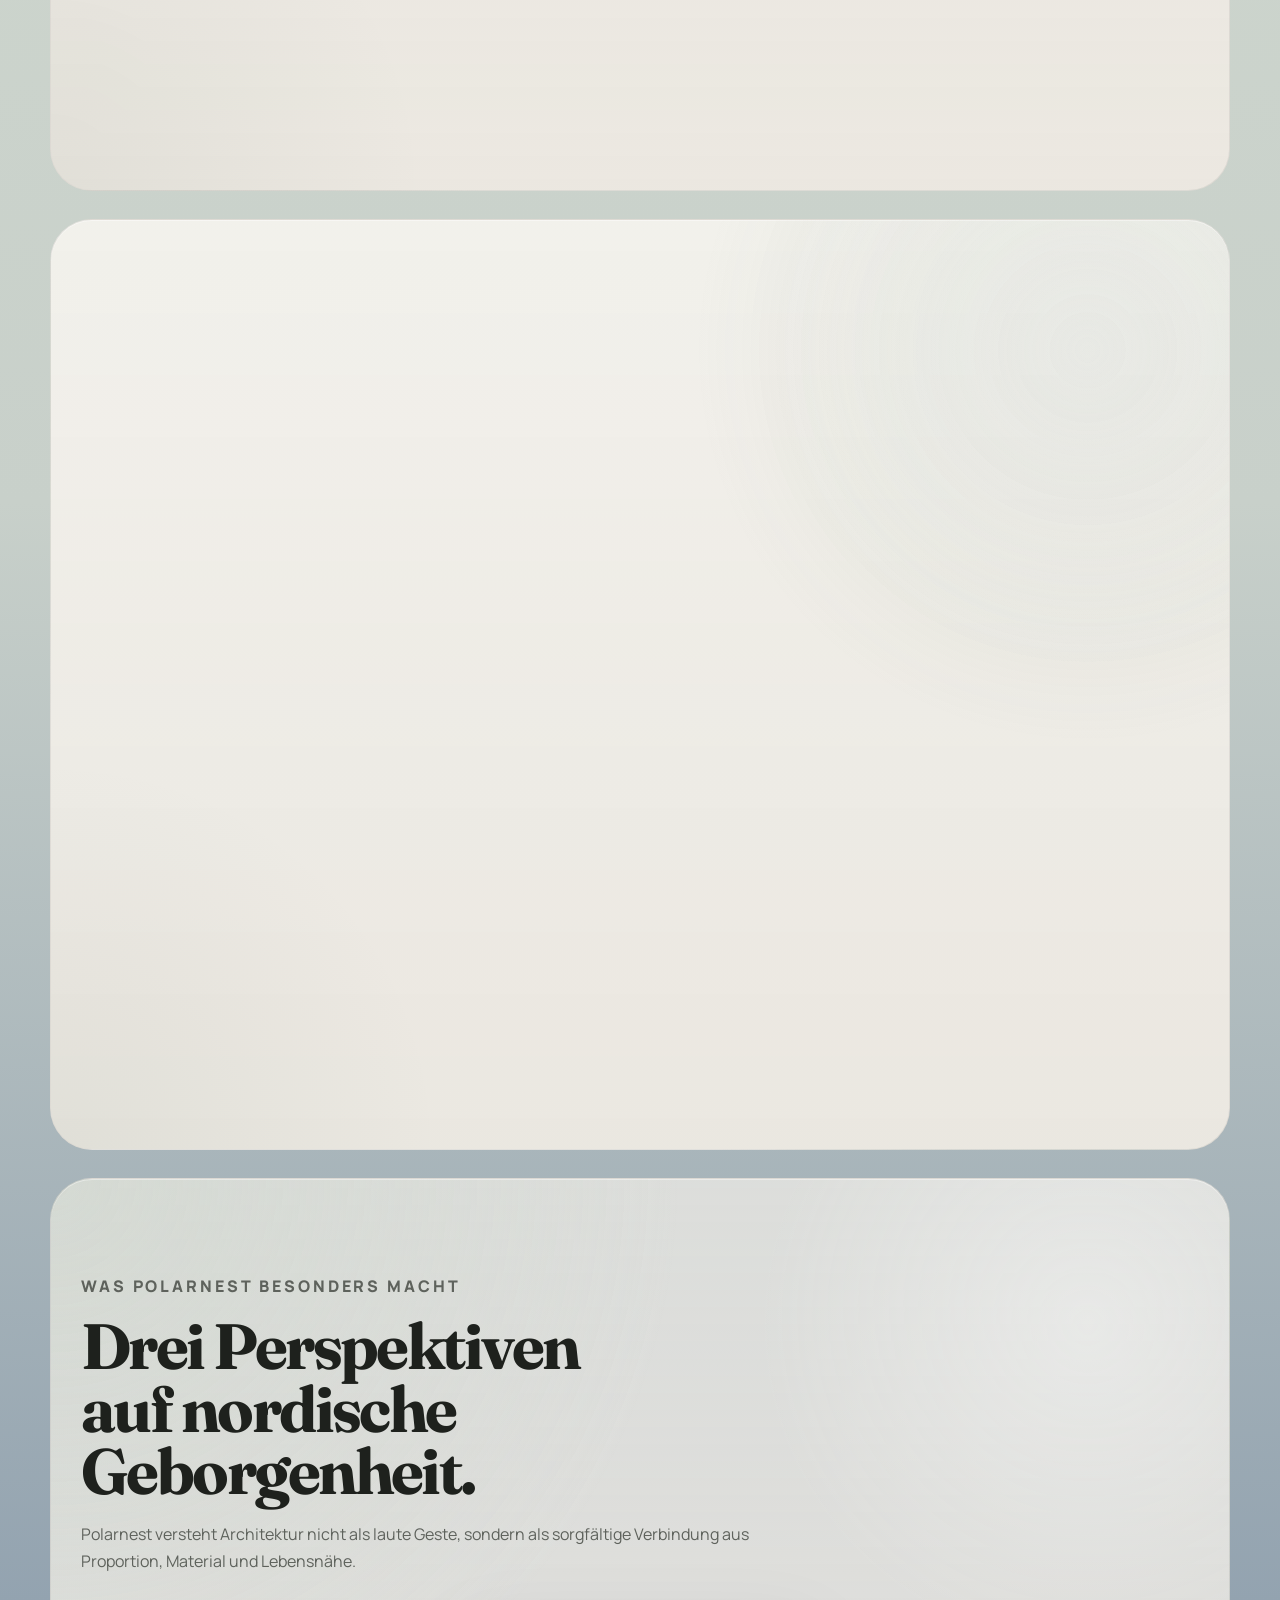
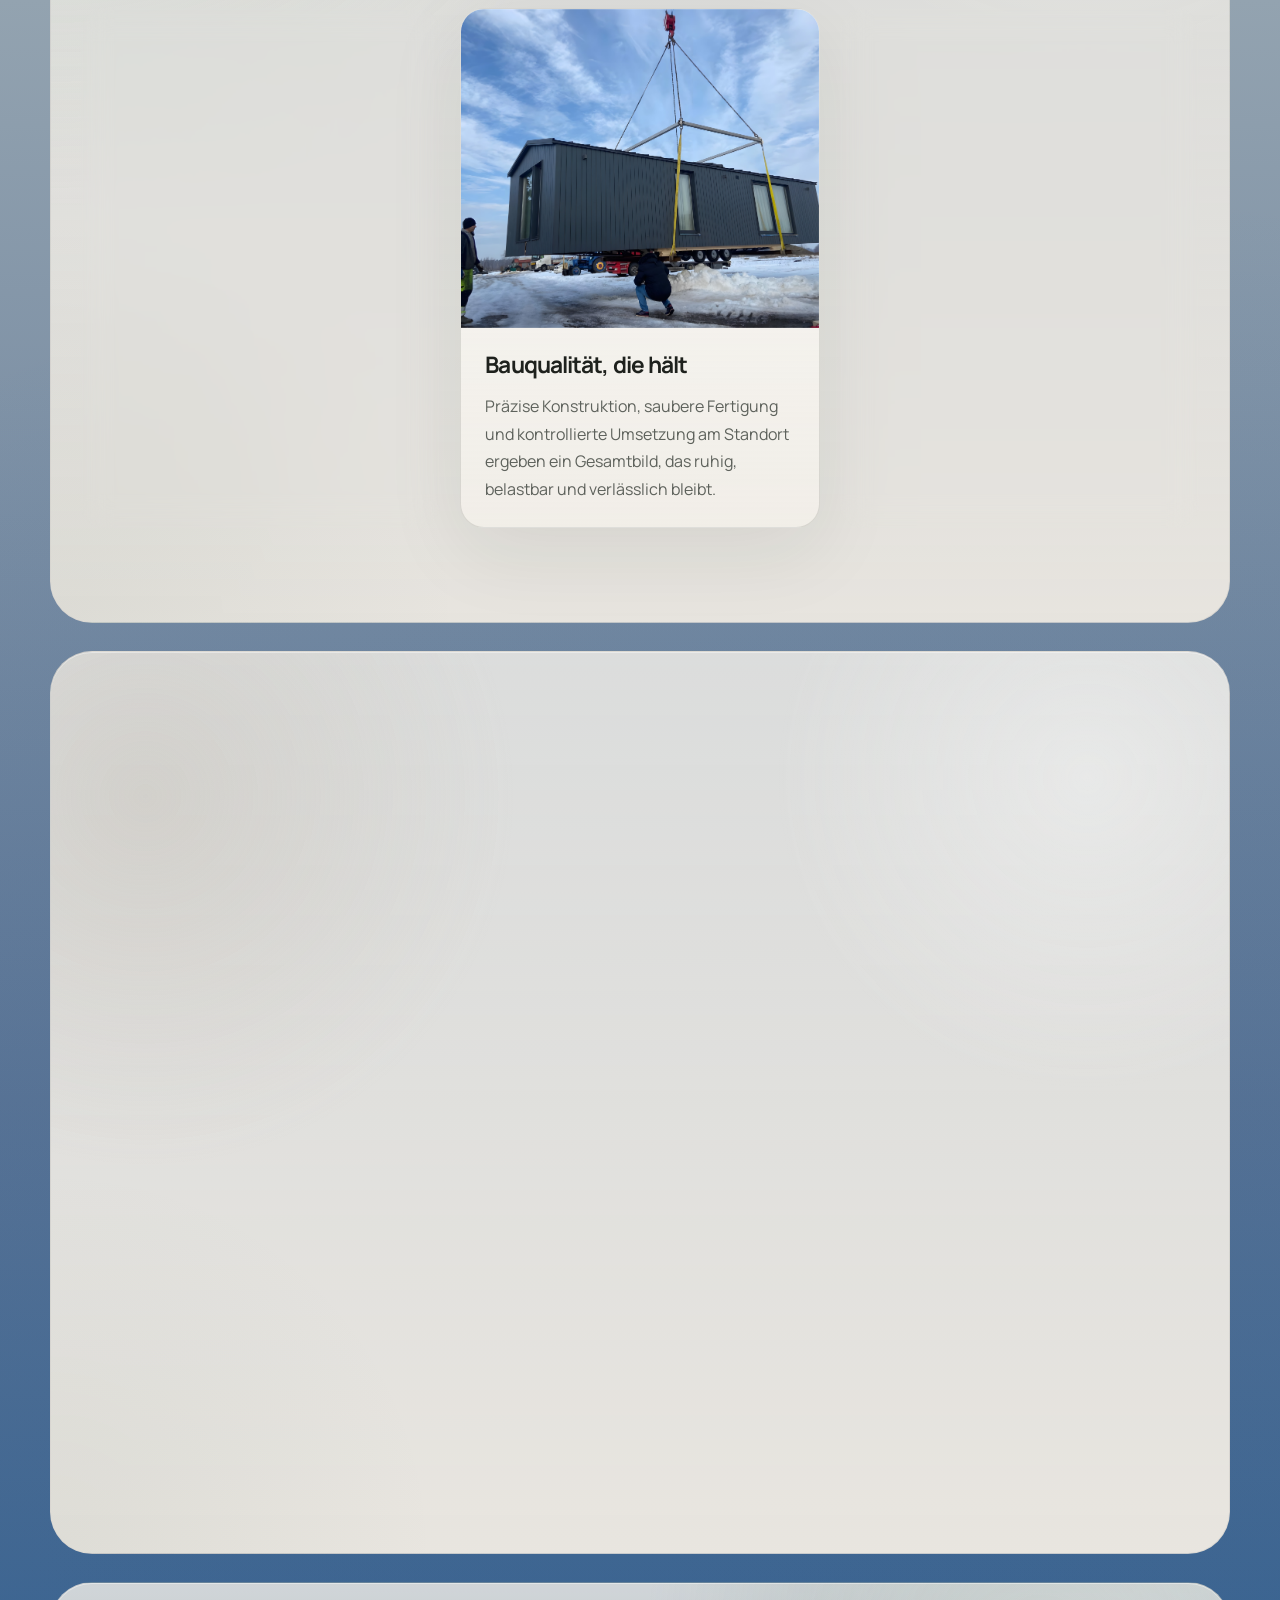
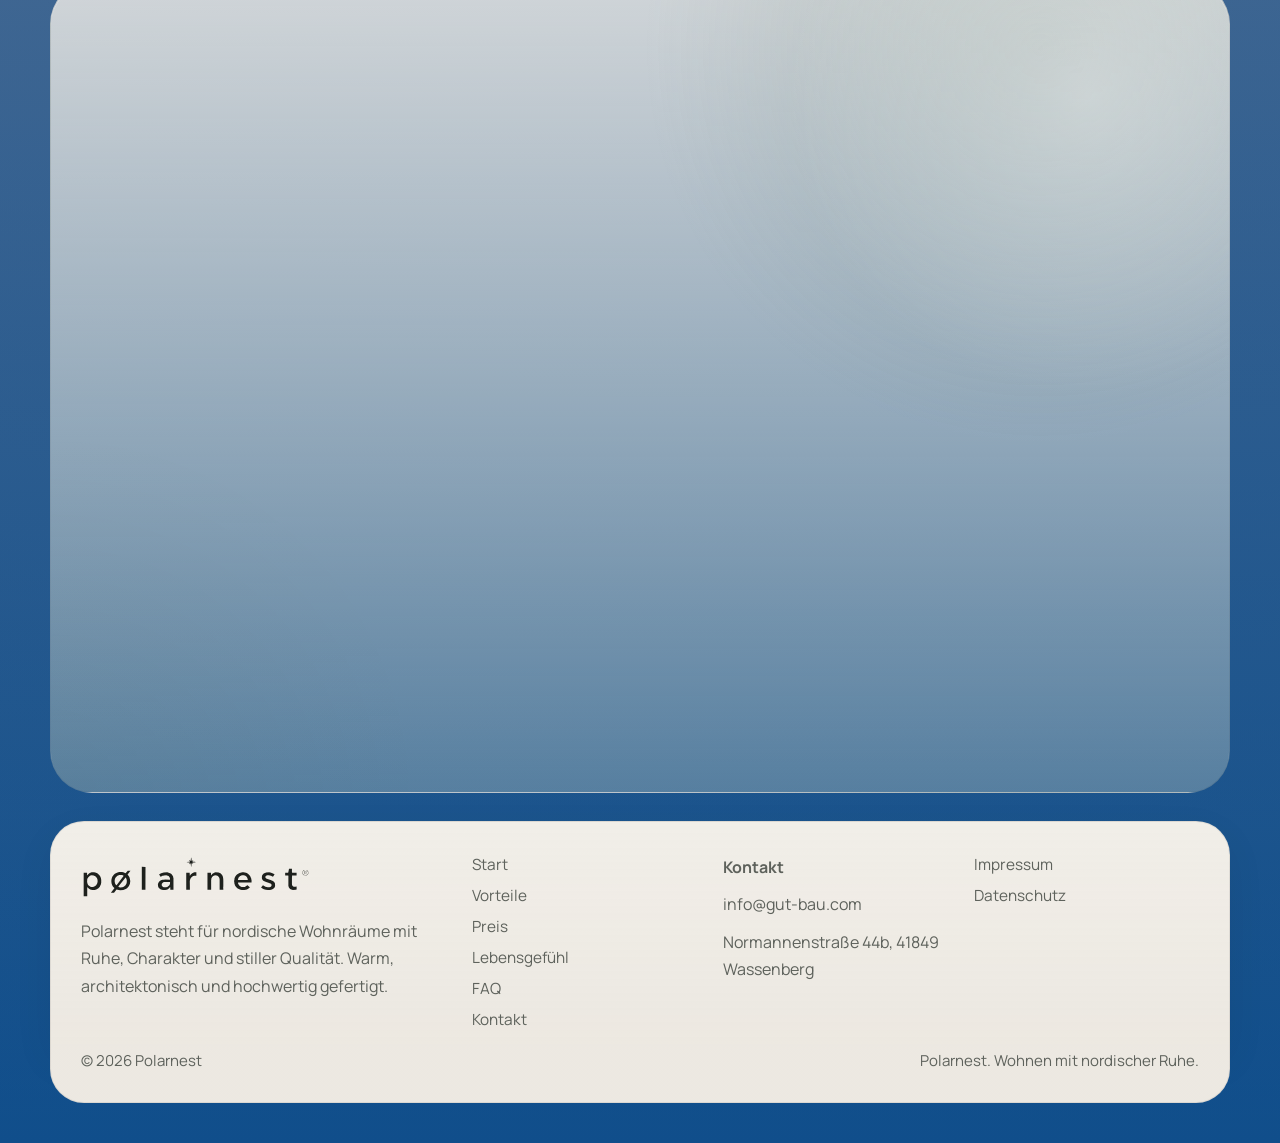
==== commit 7d12767f: "Refine Polarnest branding and mobile hero" ====
--- a/index.html
+++ b/index.html
@@ -6,7 +6,7 @@
     <title>Polarnest | Nordische Wohnräume mit Ruhe, Qualität und Charakter</title>
     <meta
       name="description"
-      content="Polarnest ist die Premium-Marke für individuell planbare nordische Wohnräume von Gut Bau. Entdecke hochwertige Polarnest Häuser ab 38.700 Euro."
+      content="Polarnest ist eine Premiummarke für individuell planbare nordische Wohnräume. Entdecke hochwertige Polarnest Häuser mit Ruhe, Qualität und Charakter."
     />
     <meta name="theme-color" content="#F5F3EE" />
     <meta property="og:locale" content="de_DE" />
@@ -50,10 +50,6 @@
           "@type": "Brand",
           "name": "Polarnest"
         },
-        "parentOrganization": {
-          "@type": "Organization",
-          "name": "Gut Bau GmbH"
-        },
         "address": {
           "@type": "PostalAddress",
           "streetAddress": "Normannenstraße 44b",
@@ -70,7 +66,14 @@
     <header class="site-header">
       <div class="topbar">
         <a class="brand" href="index.html" aria-label="Polarnest Startseite">
-          <span class="brand__wordmark">Polarnest</span>
+          <img
+            class="brand__logo"
+            src="assets/brand/polarnest-logo.svg"
+            alt=""
+            width="1776"
+            height="349"
+            aria-hidden="true"
+          />
           <span class="brand__subline">Rückzugsorte aus dem Norden</span>
         </a>
 
@@ -105,10 +108,10 @@
     <main id="main-content">
       <section class="section hero" id="hero" aria-labelledby="hero-title">
         <div class="hero__content reveal reveal--left">
-          <p class="eyebrow">Polarnest von Gut Bau</p>
+          <p class="eyebrow">Nordische Premiummarke</p>
           <h1 id="hero-title">Nordische Wohnräume, die Ruhe sichtbar machen.</h1>
           <p class="hero__lead">
-            Polarnest Häuser verbinden warme Materialien, klare Architektur und
+            Ein Polarnest verbindet warme Materialien, klare Architektur und
             durchdachte Raumlösungen zu einem Rückzugsort aus dem Norden.
             Hochwertig gefertigt, individuell planbar und für Menschen gedacht,
             die bewusst wohnen möchten.
@@ -514,7 +517,7 @@
             <p class="card-kicker">Lieferung und Aufbau</p>
             <h3>Koordiniert statt improvisiert</h3>
             <p>
-              Gut Bau begleitet die Umsetzung mit Blick auf Zeit, Ablauforganisation
+              Polarnest begleitet die Umsetzung mit Blick auf Zeit, Ablauforganisation
               und den sauberen Übergang vom Werk zum Standort.
             </p>
           </article>
@@ -693,13 +696,13 @@
               aria-expanded="false"
               aria-controls="faq-panel-4"
             >
-              <span>Übernimmt Gut Bau Lieferung und Aufbau?</span>
+              <span>Übernimmt Polarnest Lieferung und Aufbau?</span>
               <span class="accordion__icon" aria-hidden="true"></span>
             </button>
             <div class="accordion__panel" id="faq-panel-4" role="region" aria-labelledby="faq-trigger-4">
               <div class="accordion__panel-inner">
                 <p>
-                  Ja. Gut Bau begleitet Lieferung und Aufbau im Rahmen des
+                  Ja. Polarnest begleitet Lieferung und Aufbau im Rahmen des
                   abgestimmten Leistungsumfangs und sorgt für einen koordinierten
                   Übergang von der Fertigung zum Standort.
                 </p>
@@ -715,7 +718,7 @@
             <p class="eyebrow">Kontakt und Anfrage</p>
             <h2 id="contact-title">Gemeinsam zum passenden nordischen Wohnraum.</h2>
             <p>
-              Wir planen mit Ihnen einen Wohnraum, der zu Alltag, Budget und
+              Wir planen mit Ihnen ein Polarnest, das zu Alltag, Budget und
               Standort passt. Ruhig, klar und mit dem Anspruch, dass am Ende
               nicht nur ein Haus entsteht, sondern ein glaubwürdiger Ort zum
               Ankommen.
@@ -728,8 +731,8 @@
               </article>
 
               <article class="contact-point surface-card">
-                <h3>Rechtlicher Träger</h3>
-                <p>Gut Bau GmbH, Normannenstraße 44b, 41849 Wassenberg</p>
+                <h3>Standort</h3>
+                <p>Normannenstraße 44b, 41849 Wassenberg</p>
               </article>
             </div>
           </div>
@@ -742,7 +745,7 @@
             novalidate
           >
             <input type="hidden" name="_captcha" value="false" />
-            <input type="hidden" name="_subject" value="GUTBAU Anfrage" />
+            <input type="hidden" name="_subject" value="Polarnest Anfrage" />
             <input type="hidden" name="_template" value="table" />
             <input class="gf-honey" type="text" name="_honey" tabindex="-1" autocomplete="off" />
 
@@ -835,10 +838,19 @@
     <footer class="site-footer">
       <div class="footer-grid">
         <div>
-          <a class="brand brand--footer" href="index.html">Polarnest</a>
+          <a class="brand brand--footer" href="index.html" aria-label="Polarnest Startseite">
+            <img
+              class="brand__logo"
+              src="assets/brand/polarnest-logo.svg"
+              alt=""
+              width="1776"
+              height="349"
+              aria-hidden="true"
+            />
+          </a>
           <p class="footer-copy">
-            Polarnest ist die Premium-Marke für nordische Wohnräume der Gut Bau GmbH.
-            Warm, ruhig, architektonisch und hochwertig gefertigt.
+            Polarnest steht für nordische Wohnräume mit Ruhe, Charakter und stiller Qualität.
+            Warm, architektonisch und hochwertig gefertigt.
           </p>
         </div>
 
@@ -854,7 +866,7 @@
         <div class="footer-contact">
           <p><strong>Kontakt</strong></p>
           <p><a href="mailto:info@gut-bau.com">info@gut-bau.com</a></p>
-          <p>Gut Bau GmbH, Normannenstraße 44b, 41849 Wassenberg</p>
+          <p>Normannenstraße 44b, 41849 Wassenberg</p>
         </div>
 
         <div class="footer-legal">
--- a/styles.css
+++ b/styles.css
@@ -1,6 +1,6 @@
 :root {
-  --bg: #edf1f5;
-  --bg-soft: #dbe1e8;
+  --bg: #e6ebe1;
+  --bg-soft: #d5ddd2;
   --surface: #f1eee8;
   --surface-strong: rgba(241, 238, 232, 0.88);
   --green: #5f7465;
@@ -41,11 +41,10 @@
   color: var(--text);
   font-family: "Manrope", sans-serif;
   background:
-    radial-gradient(circle at top left, rgba(184, 196, 211, 0.82), transparent 36%),
-    radial-gradient(circle at 82% 10%, rgba(99, 120, 144, 0.22), transparent 28%),
-    radial-gradient(circle at 52% -4%, rgba(136, 155, 179, 0.22), transparent 34%),
-    radial-gradient(circle at 58% 100%, rgba(185, 177, 164, 0.18), transparent 26%),
-    linear-gradient(180deg, var(--bg) 0%, var(--bg-soft) 100%);
+    radial-gradient(circle at top left, rgba(201, 211, 199, 0.58), transparent 34%),
+    radial-gradient(circle at 84% 14%, rgba(126, 147, 131, 0.16), transparent 24%),
+    radial-gradient(circle at 74% 100%, rgba(16, 78, 139, 0.34), transparent 28%),
+    linear-gradient(180deg, var(--bg) 0%, var(--bg-soft) 38%, #c8d0ca 58%, #5e7696 82%, #104e8b 100%);
   min-height: 100vh;
 }
 
@@ -154,12 +153,21 @@
   gap: 4px;
 }
 
-.brand__wordmark,
-.brand--footer {
+.brand__wordmark {
   font-family: "Fraunces", serif;
   font-size: 1.4rem;
   font-weight: 600;
   letter-spacing: -0.03em;
+}
+
+.brand__logo {
+  display: block;
+  width: clamp(164px, 16vw, 228px);
+  height: auto;
+}
+
+.brand--footer .brand__logo {
+  width: clamp(170px, 18vw, 242px);
 }
 
 .brand__subline {
@@ -1503,13 +1511,24 @@
     display: grid;
     grid-template-columns: 1fr auto;
     align-items: center;
-    gap: 14px;
-    padding: 12px;
-    border-radius: 30px;
+    gap: 10px;
+    padding: 10px 12px 10px 14px;
+    border-radius: 28px;
   }
 
   .brand {
-    gap: 2px;
+    gap: 1px;
+    min-height: 48px;
+    justify-content: center;
+  }
+
+  .brand__logo {
+    width: clamp(144px, 38vw, 184px);
+  }
+
+  .brand__subline {
+    font-size: 0.72rem;
+    letter-spacing: 0.14em;
   }
 
   .nav-toggle {
@@ -1547,8 +1566,8 @@
   .js .site-nav {
     display: grid;
     grid-column: 1 / -1;
-    grid-template-columns: repeat(2, minmax(0, 1fr));
-    gap: 8px;
+    grid-template-columns: 1fr;
+    gap: 6px;
     max-height: 0;
     margin: 0;
     padding: 0;
@@ -1570,10 +1589,11 @@
   }
 
   .js .site-header.is-open .site-nav {
-    max-height: 520px;
-    margin-top: 6px;
-    padding: 10px;
+    max-height: min(420px, calc(100svh - 150px));
+    margin-top: 4px;
+    padding: 8px;
     opacity: 1;
+    overflow: auto;
     pointer-events: auto;
     transform: translateY(0);
     border-color: rgba(30, 33, 29, 0.08);
@@ -1602,7 +1622,7 @@
   }
 
   .site-nav a {
-    min-height: 56px;
+    min-height: 52px;
     display: flex;
     align-items: center;
     padding: 0 16px;
@@ -1642,7 +1662,7 @@
   }
 
   .hero {
-    padding-top: 18px;
+    padding-top: 10px;
   }
 
   .hero__details {
@@ -1743,7 +1763,7 @@
   }
 
   .hero__chips {
-    margin-top: 24px;
+    display: none;
   }
 
   .footer-grid {
@@ -1784,9 +1804,38 @@
 }
 
 @media (max-width: 520px) {
-  .js .site-nav,
-  .js .site-header.is-open .site-nav {
-    grid-template-columns: 1fr;
+  .site-header {
+    padding-top: 10px;
+  }
+
+  .topbar {
+    padding: 8px 10px 8px 12px;
+  }
+
+  .brand {
+    min-height: 44px;
+  }
+
+  .brand__logo {
+    width: 142px;
+  }
+
+  .brand__subline {
+    font-size: 0.68rem;
+    letter-spacing: 0.13em;
+  }
+
+  .nav-toggle {
+    width: 44px;
+    height: 44px;
+  }
+
+  .hero {
+    padding-top: 4px;
+  }
+
+  .page-hero__inner {
+    padding-top: 36px;
   }
 }
 
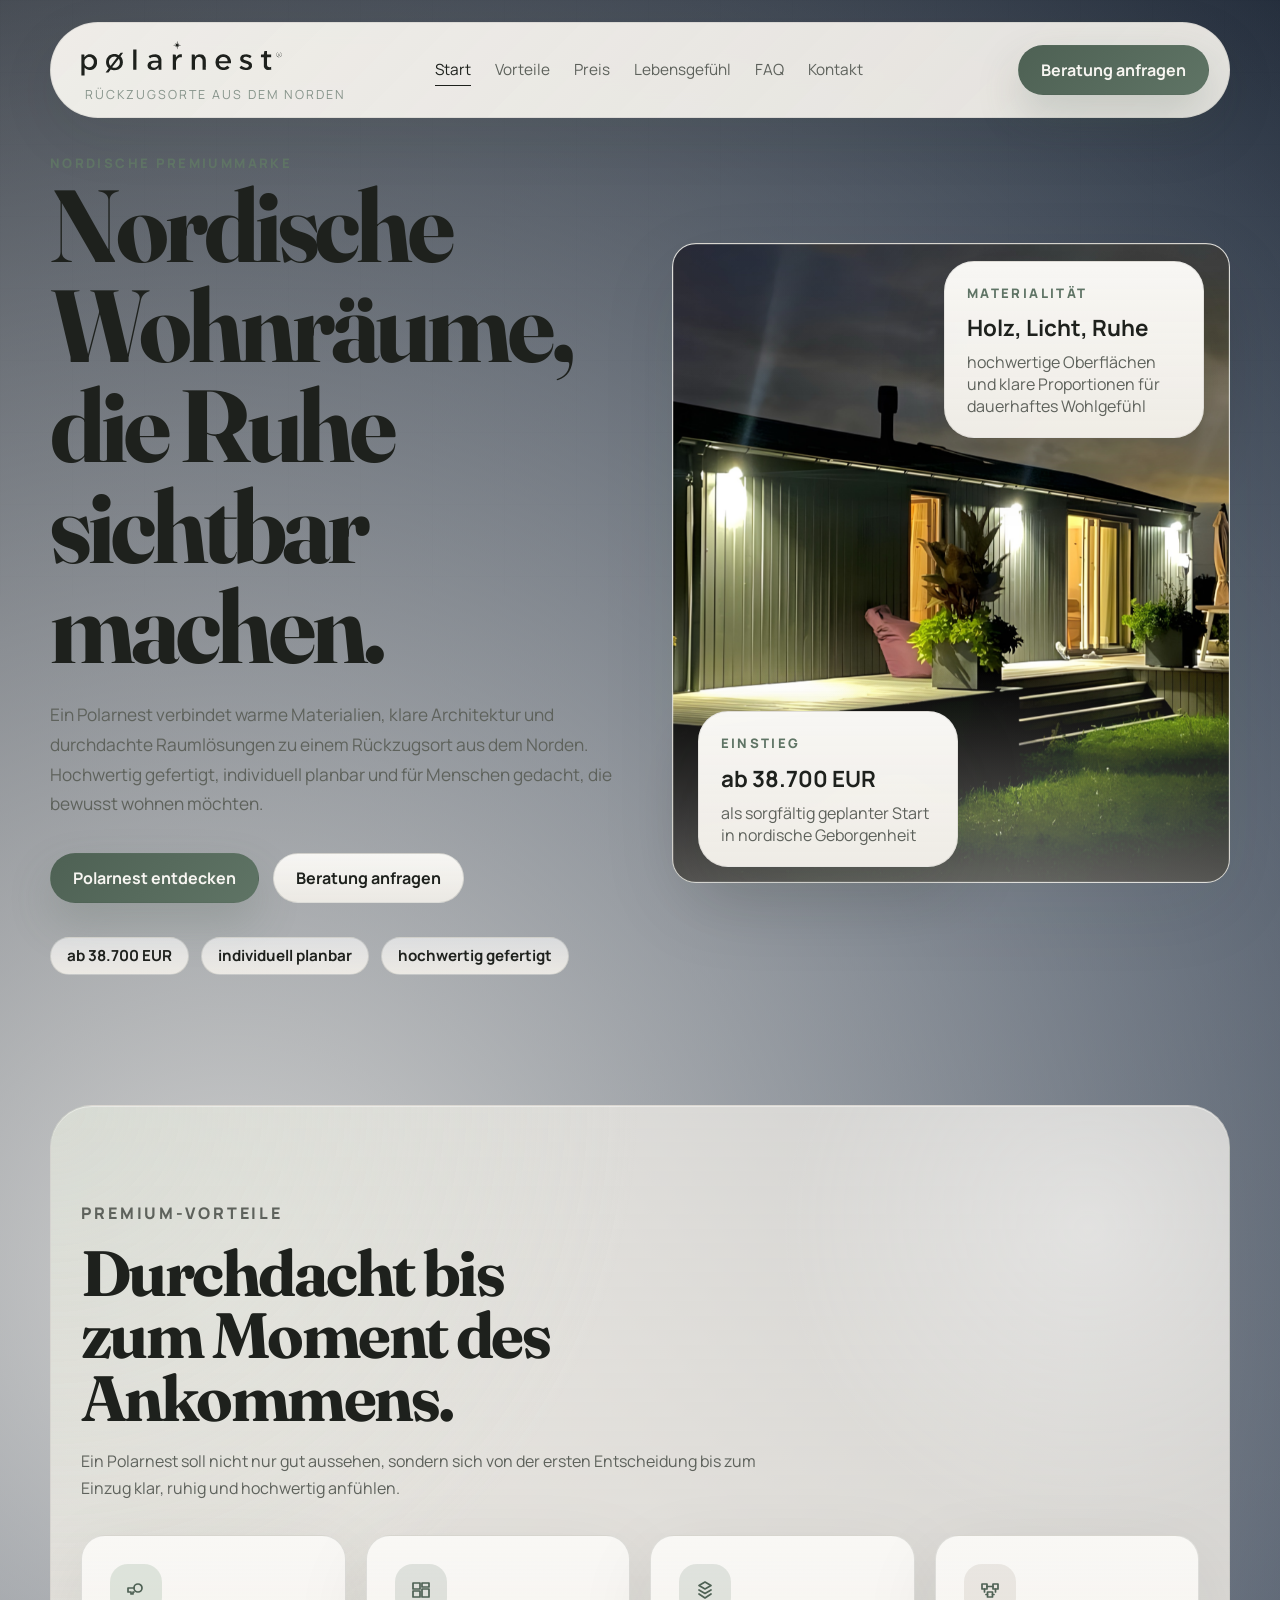
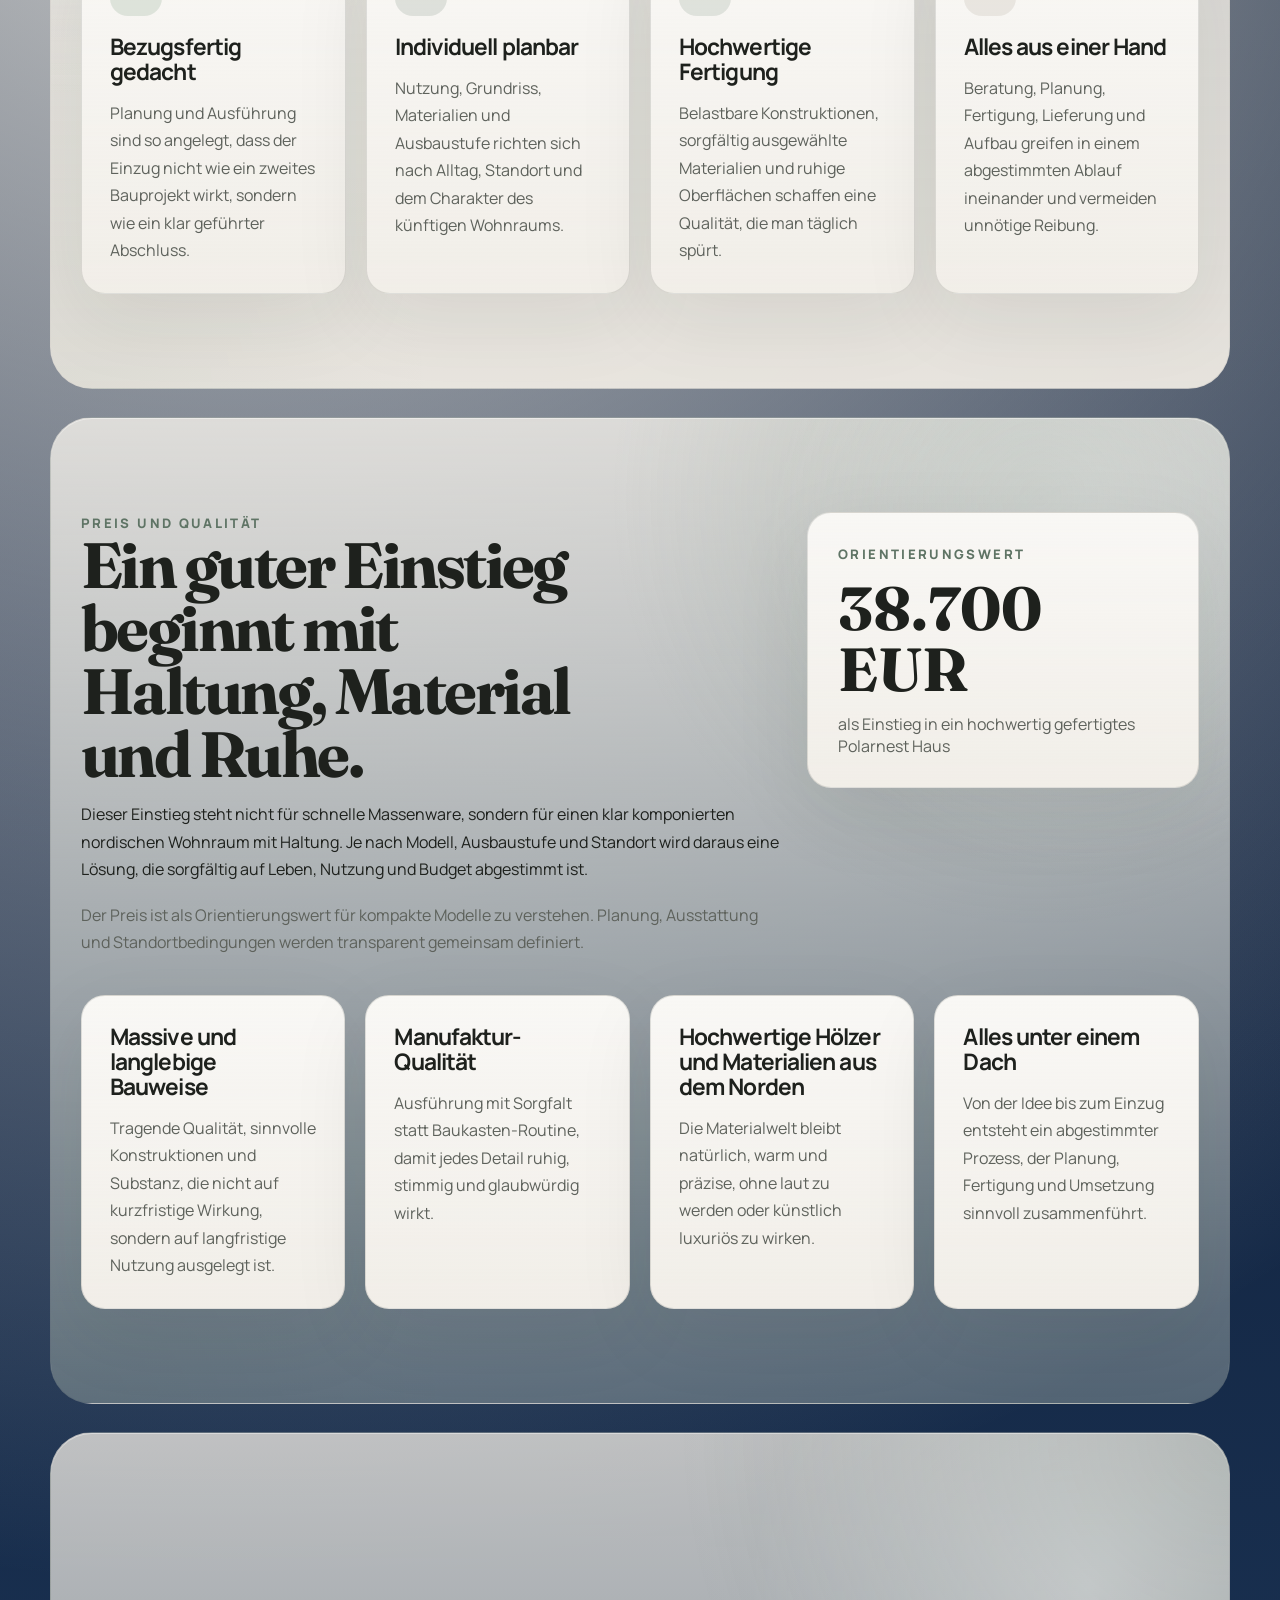
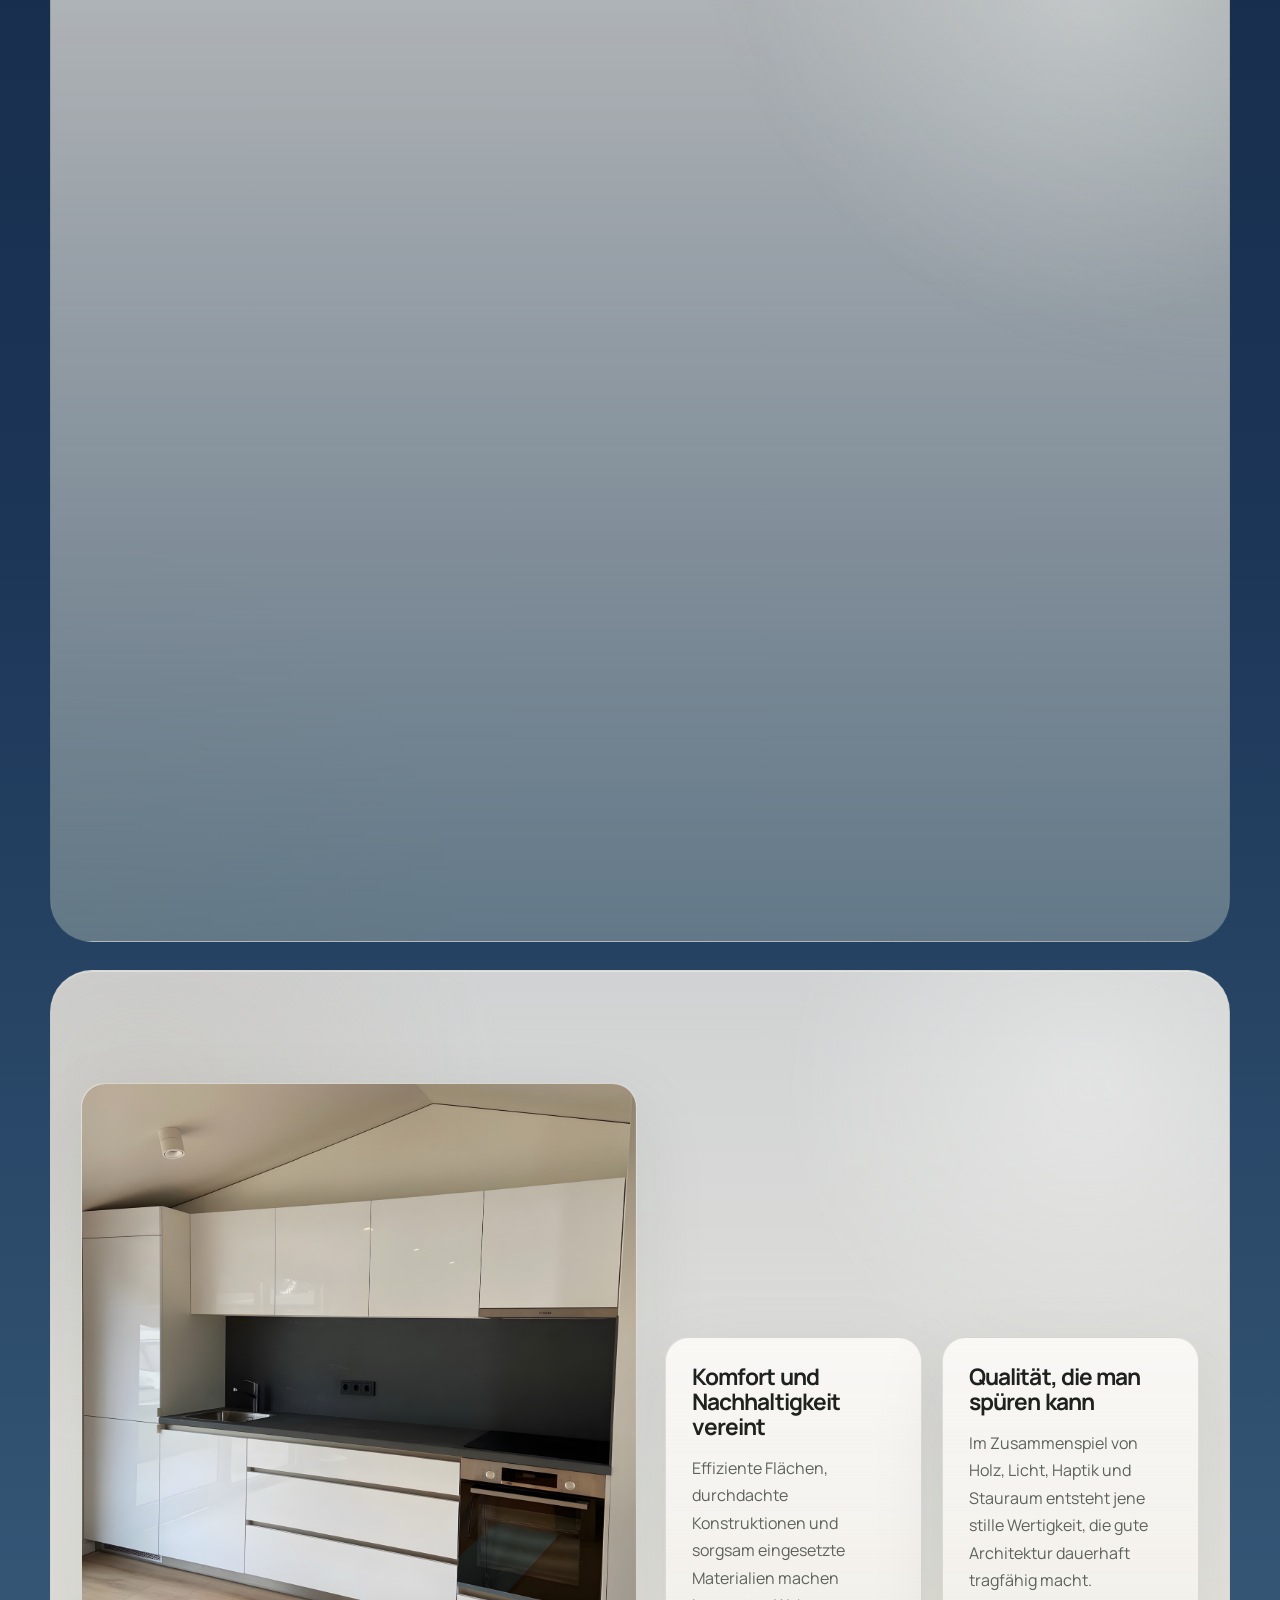
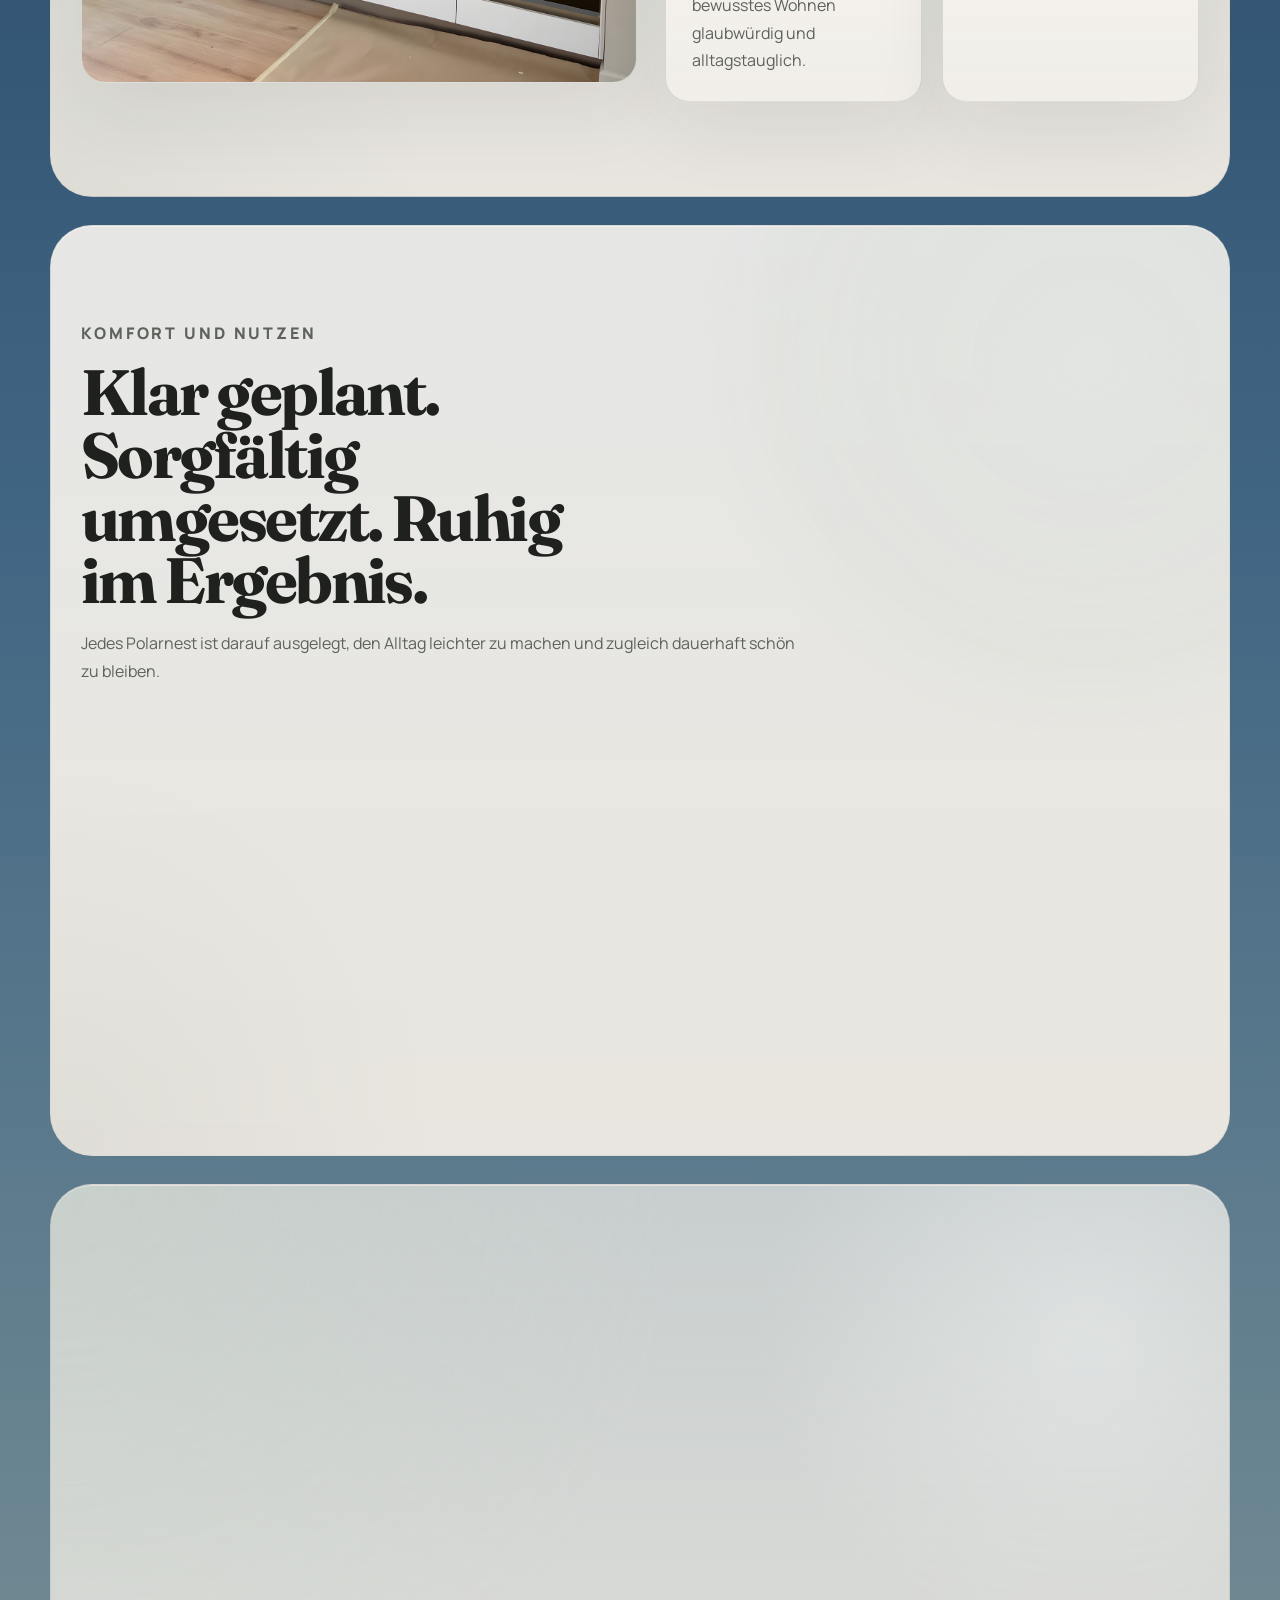
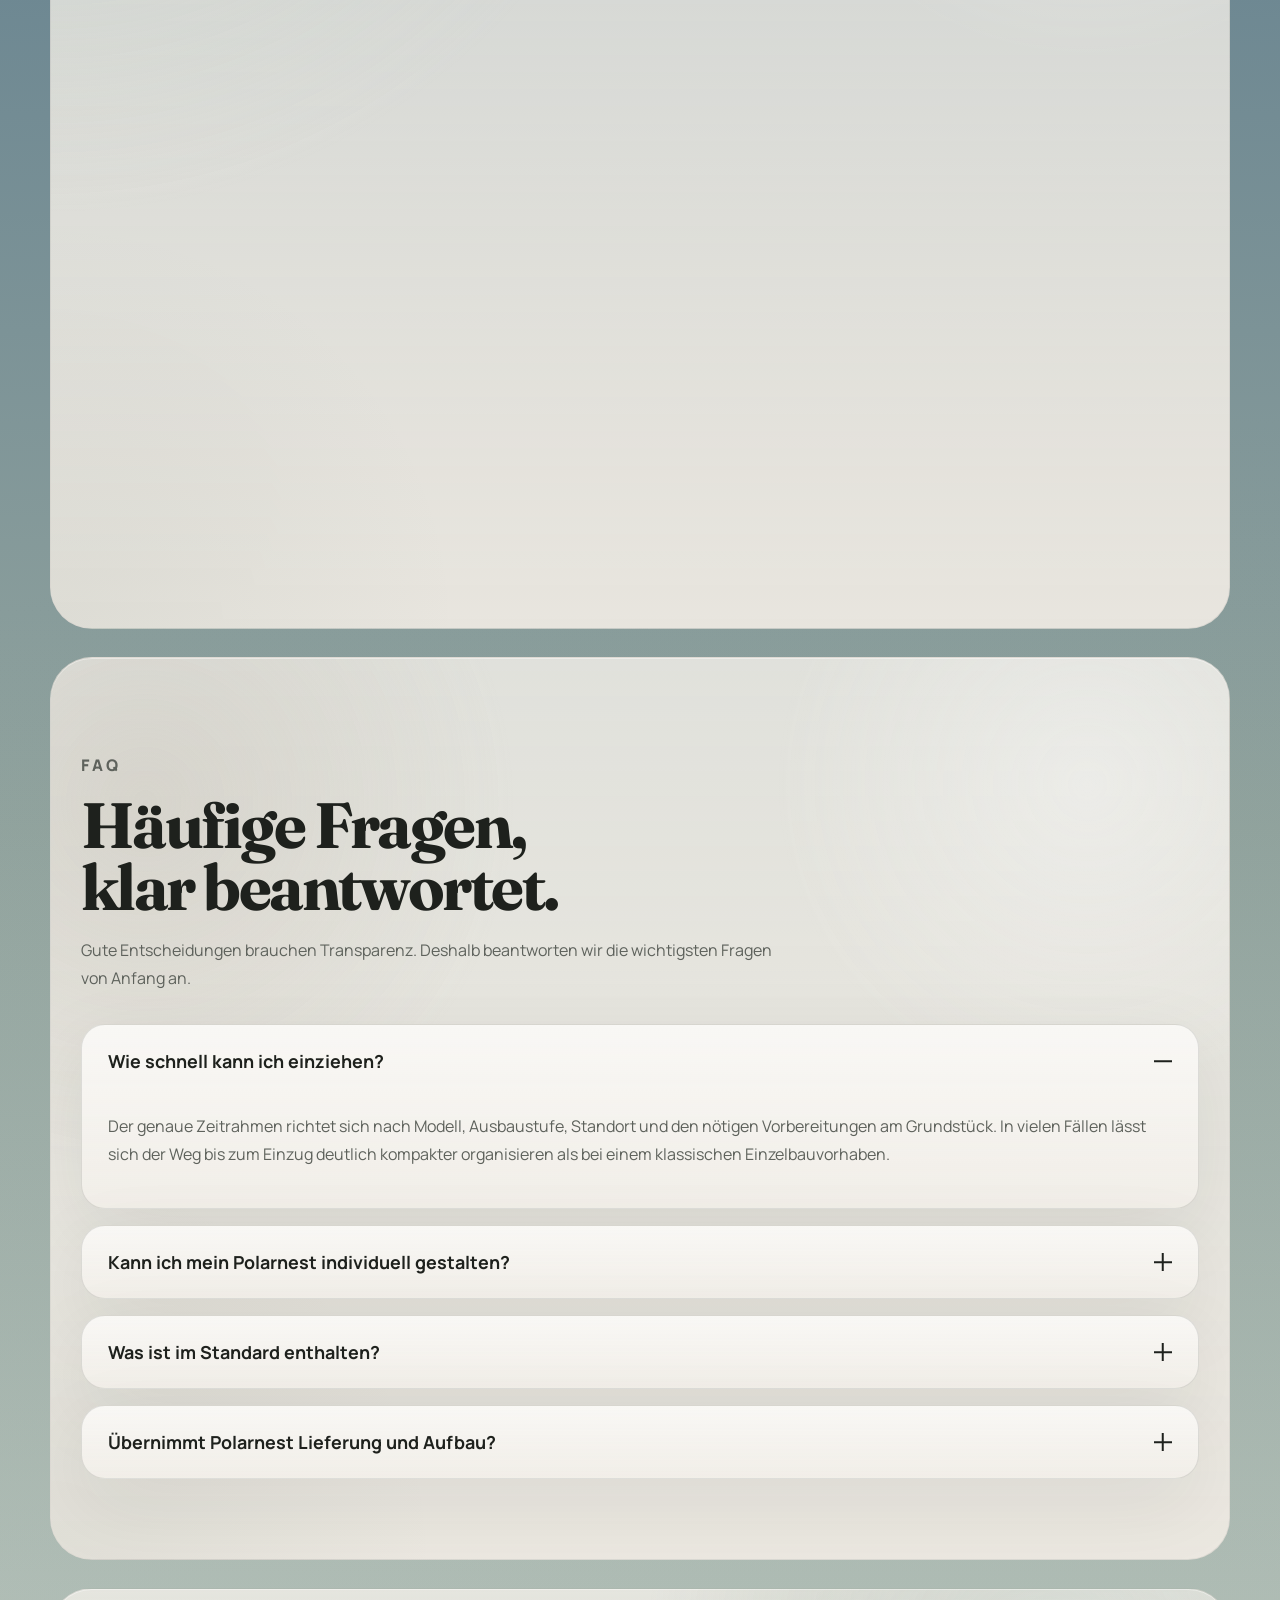
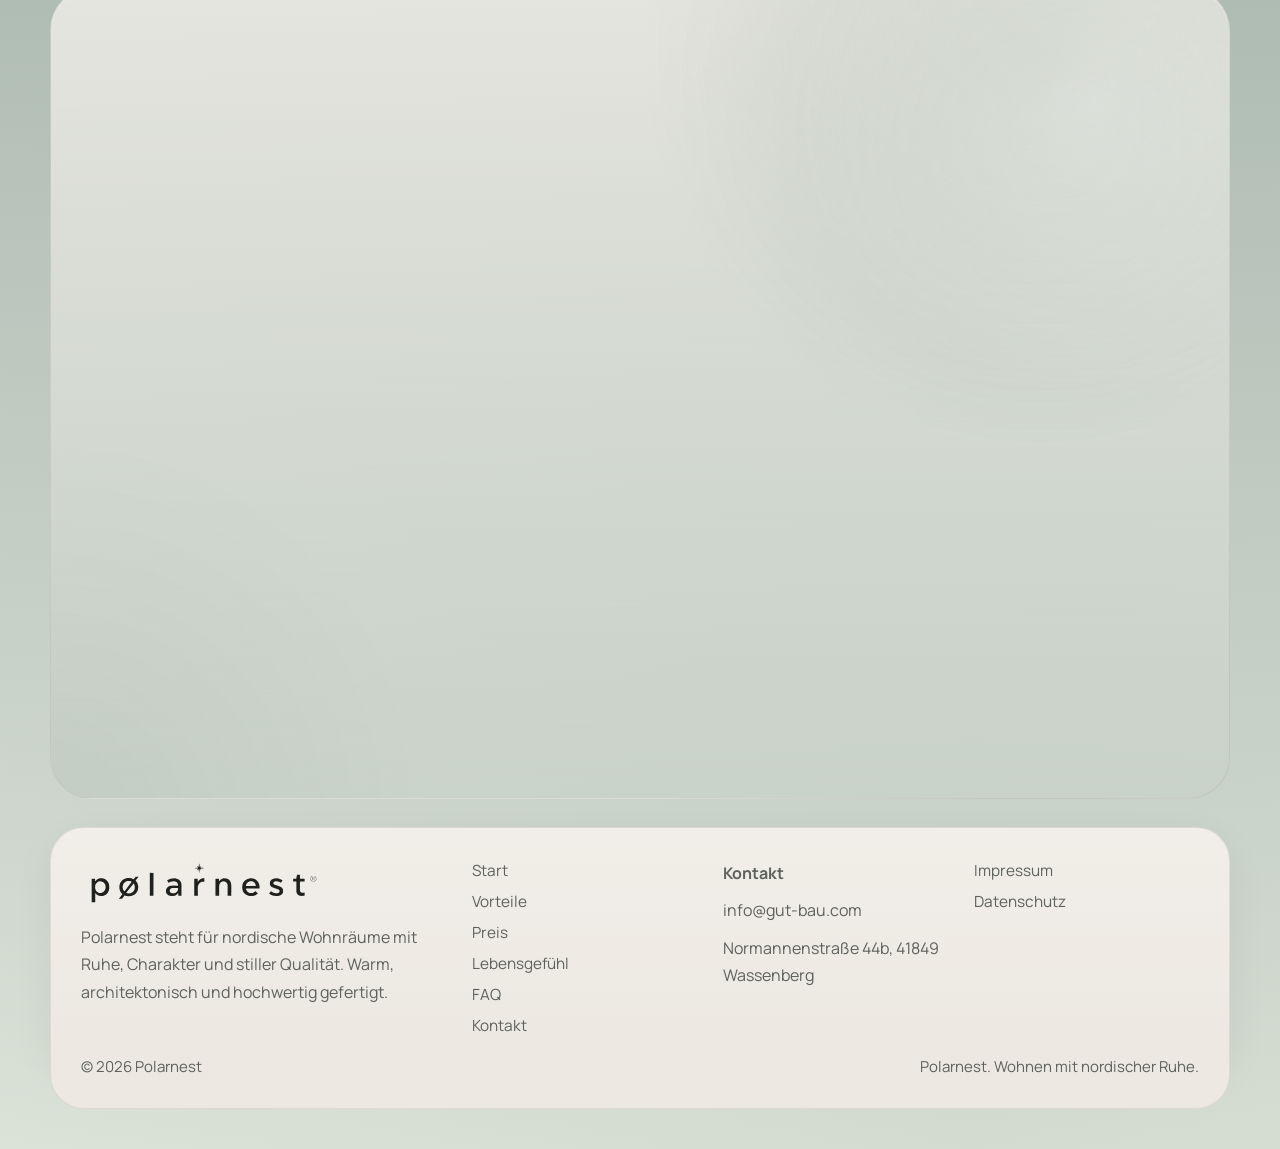
==== commit b4f1db45: "Polish favicon, gradient, and mobile header" ====
--- a/index.html
+++ b/index.html
@@ -8,7 +8,7 @@
       name="description"
       content="Polarnest ist eine Premiummarke für individuell planbare nordische Wohnräume. Entdecke hochwertige Polarnest Häuser mit Ruhe, Qualität und Charakter."
     />
-    <meta name="theme-color" content="#F5F3EE" />
+    <meta name="theme-color" content="#10213f" />
     <meta property="og:locale" content="de_DE" />
     <meta property="og:type" content="website" />
     <meta property="og:title" content="Polarnest | Nordische Wohnräume mit Ruhe, Qualität und Charakter" />
--- a/styles.css
+++ b/styles.css
@@ -41,10 +41,10 @@
   color: var(--text);
   font-family: "Manrope", sans-serif;
   background:
-    radial-gradient(circle at top left, rgba(201, 211, 199, 0.58), transparent 34%),
-    radial-gradient(circle at 84% 14%, rgba(126, 147, 131, 0.16), transparent 24%),
-    radial-gradient(circle at 74% 100%, rgba(16, 78, 139, 0.34), transparent 28%),
-    linear-gradient(180deg, var(--bg) 0%, var(--bg-soft) 38%, #c8d0ca 58%, #5e7696 82%, #104e8b 100%);
+    radial-gradient(circle at 18% 14%, rgba(245, 243, 238, 0.84), transparent 24%),
+    radial-gradient(circle at 82% 8%, rgba(25, 49, 82, 0.58), transparent 24%),
+    radial-gradient(circle at 76% 100%, rgba(126, 147, 131, 0.18), transparent 26%),
+    linear-gradient(180deg, #04080f 0%, #09101d 11%, #10203b 24%, #1c3658 41%, #406583 58%, #91a39e 79%, var(--bg) 100%);
   min-height: 100vh;
 }
 
@@ -151,6 +151,7 @@
   display: inline-flex;
   flex-direction: column;
   gap: 4px;
+  padding-left: 8px;
 }
 
 .brand__wordmark {
@@ -175,6 +176,8 @@
   font-size: 0.78rem;
   letter-spacing: 0.16em;
   line-height: 1.1;
+  margin-top: 6px;
+  padding-left: 6px;
   text-transform: uppercase;
 }
 
@@ -283,6 +286,7 @@
 
 .nav-toggle {
   display: none;
+  align-self: center;
 }
 
 .section {
@@ -578,7 +582,7 @@
   object-fit: cover;
   backface-visibility: hidden;
   transform: translateZ(0);
-  transition: transform 420ms ease;
+  transition: transform 560ms ease;
 }
 
 .media-focus-hero {
@@ -1397,9 +1401,9 @@
   transform: translateY(26px);
   filter: blur(0);
   transition:
-    opacity 760ms ease,
-    transform 760ms ease,
-    filter 760ms ease;
+    opacity 920ms ease,
+    transform 920ms ease,
+    filter 920ms ease;
 }
 
 .js .reveal.reveal--left {
@@ -1427,15 +1431,15 @@
 }
 
 .delay-1 {
-  transition-delay: 100ms;
+  transition-delay: 140ms;
 }
 
 .delay-2 {
-  transition-delay: 180ms;
+  transition-delay: 260ms;
 }
 
 .delay-3 {
-  transition-delay: 260ms;
+  transition-delay: 380ms;
 }
 
 .benefit-card,
@@ -1517,7 +1521,7 @@
   }
 
   .brand {
-    gap: 1px;
+    gap: 2px;
     min-height: 48px;
     justify-content: center;
   }
@@ -1529,6 +1533,8 @@
   .brand__subline {
     font-size: 0.72rem;
     letter-spacing: 0.14em;
+    margin-top: 6px;
+    padding-left: 5px;
   }
 
   .nav-toggle {
@@ -1538,6 +1544,7 @@
     width: 46px;
     height: 46px;
     margin-left: auto;
+    margin-top: 1px;
     border: 1px solid rgba(30, 33, 29, 0.08);
     border-radius: 50%;
     background: rgba(241, 238, 232, 0.82);
@@ -1823,6 +1830,8 @@
   .brand__subline {
     font-size: 0.68rem;
     letter-spacing: 0.13em;
+    margin-top: 7px;
+    padding-left: 4px;
   }
 
   .nav-toggle {
